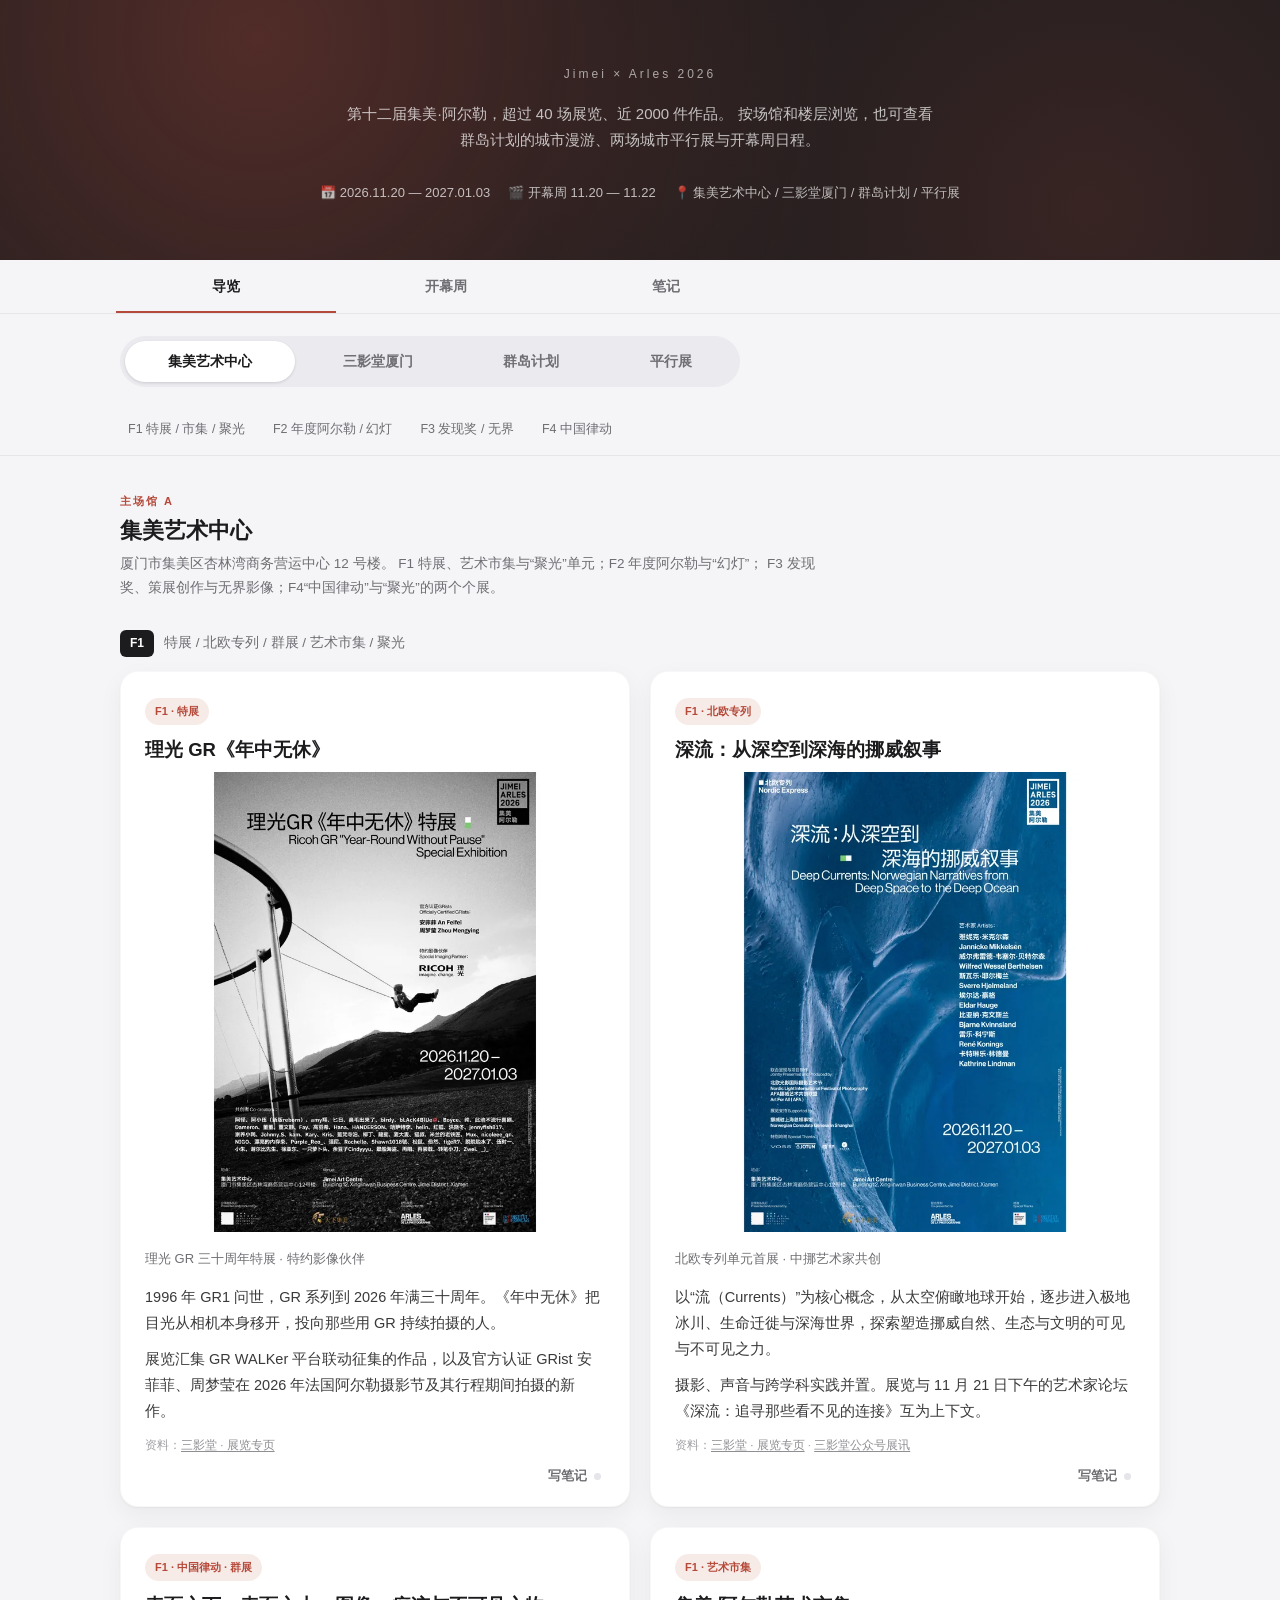
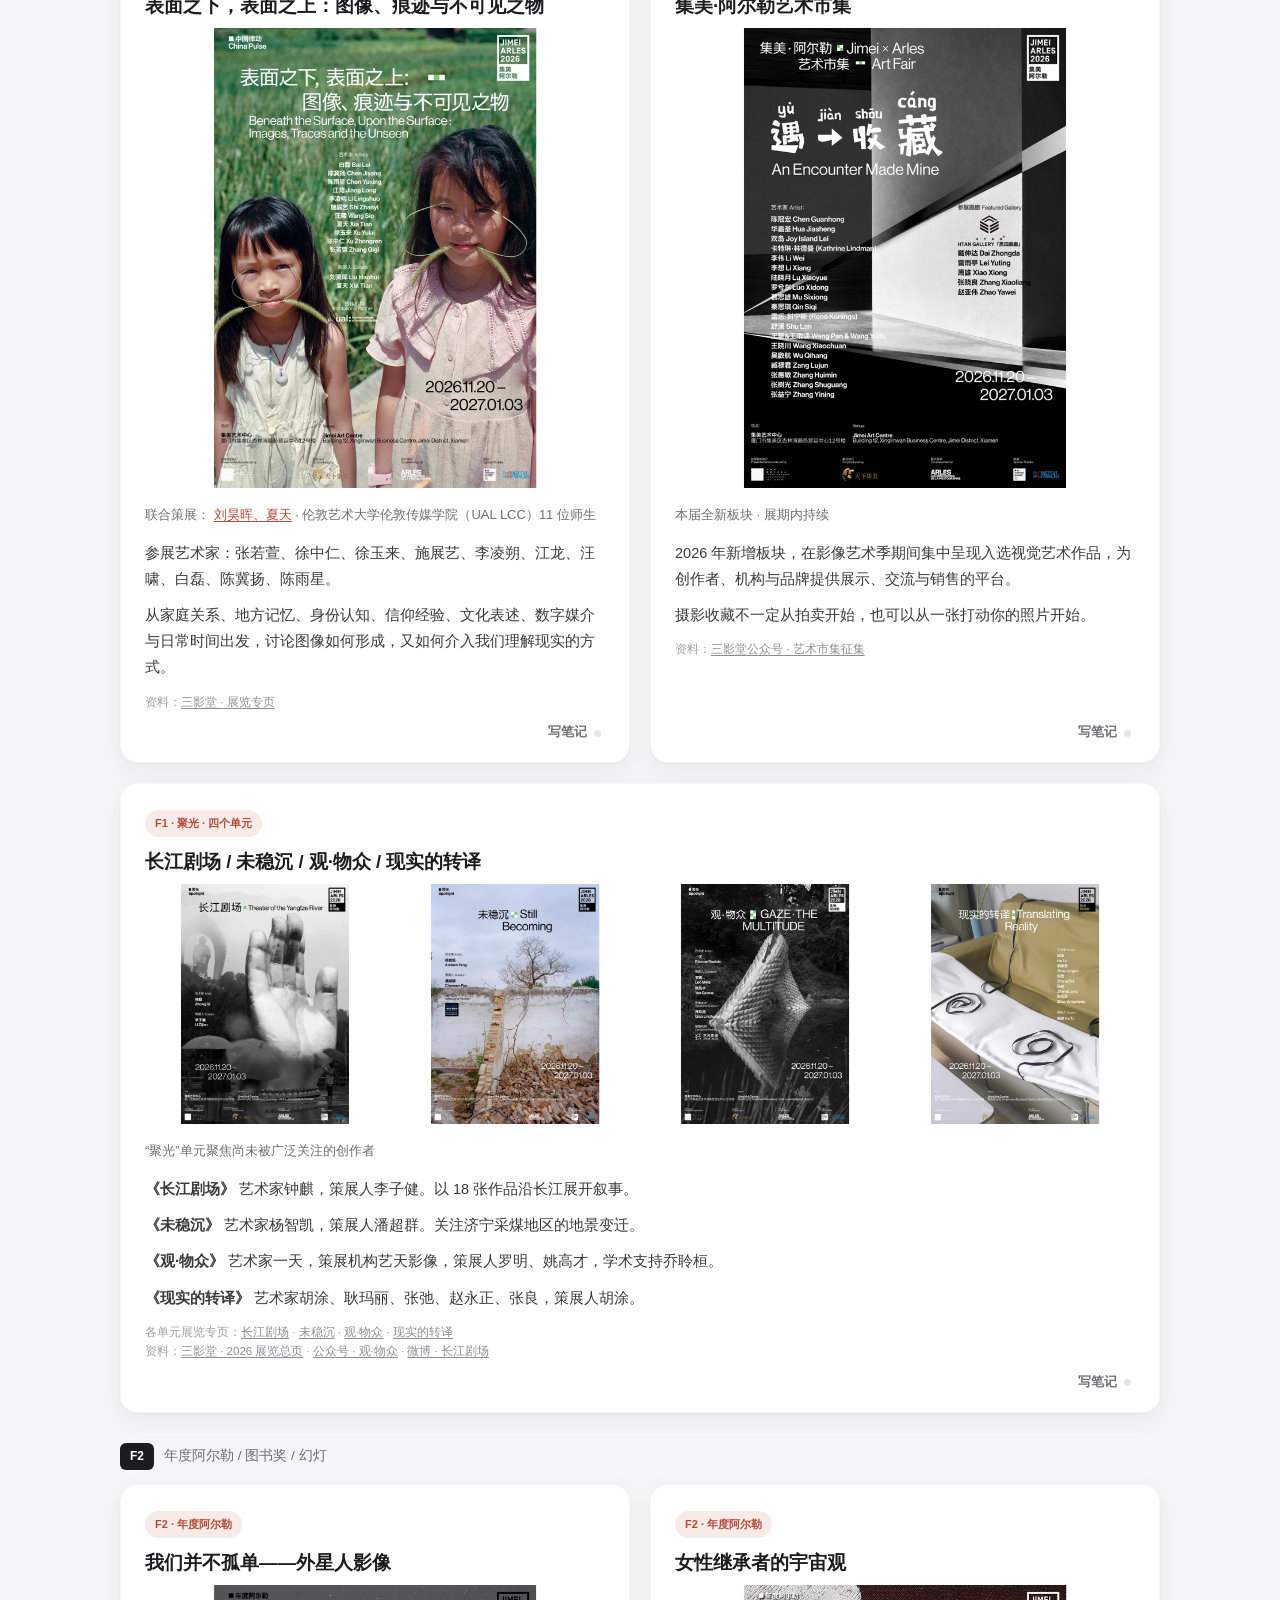
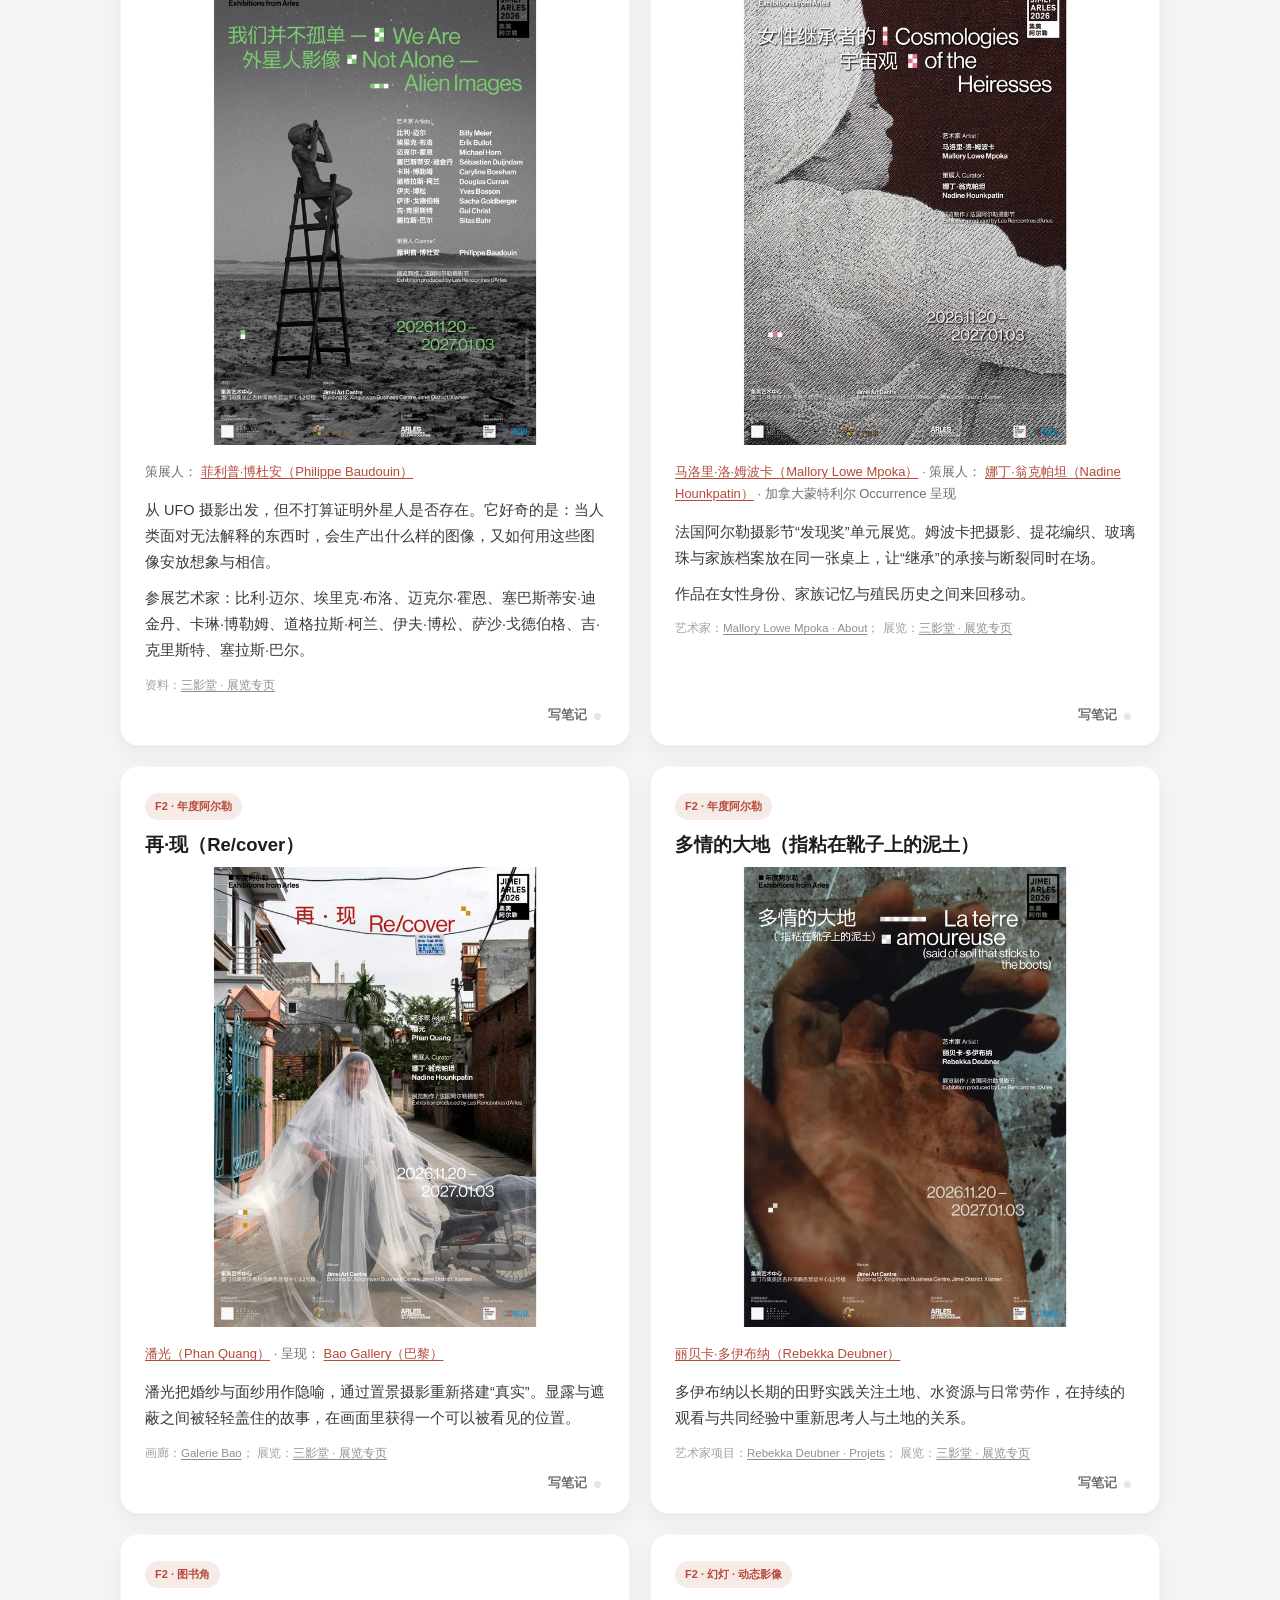
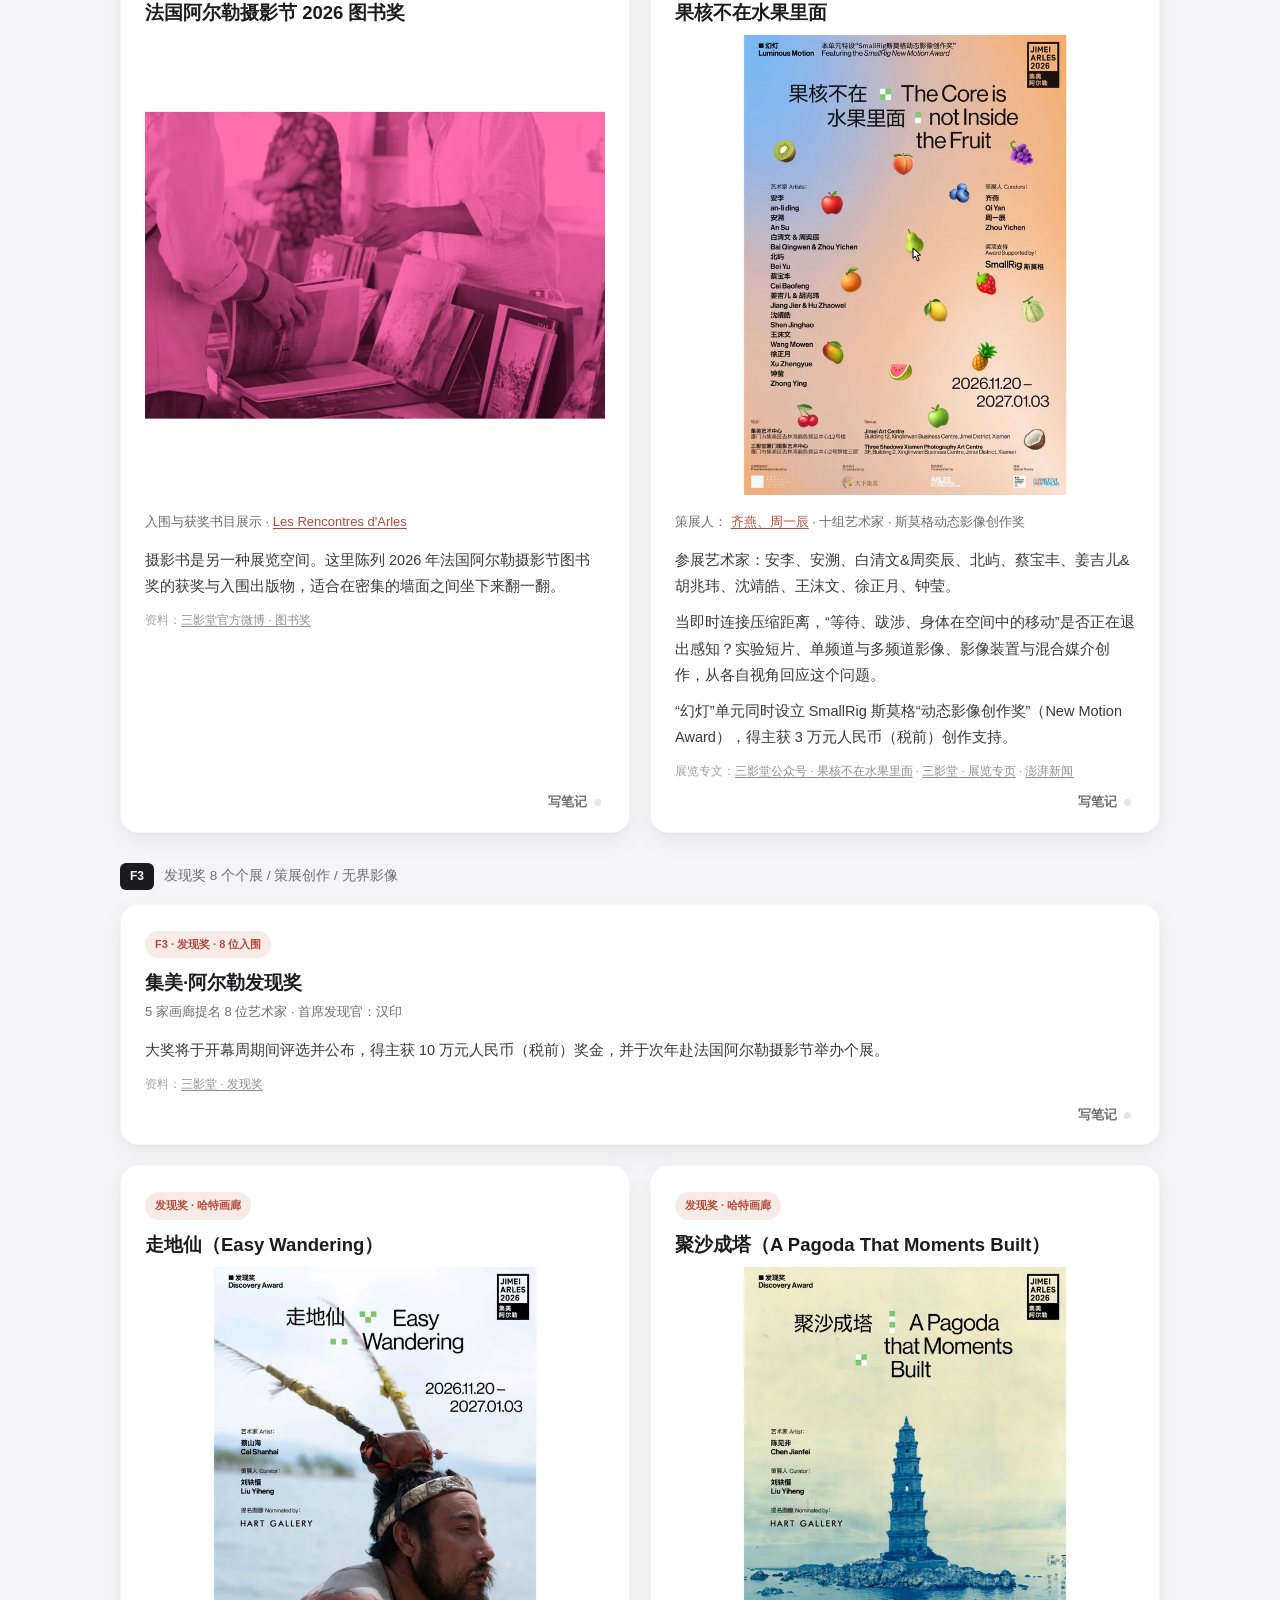
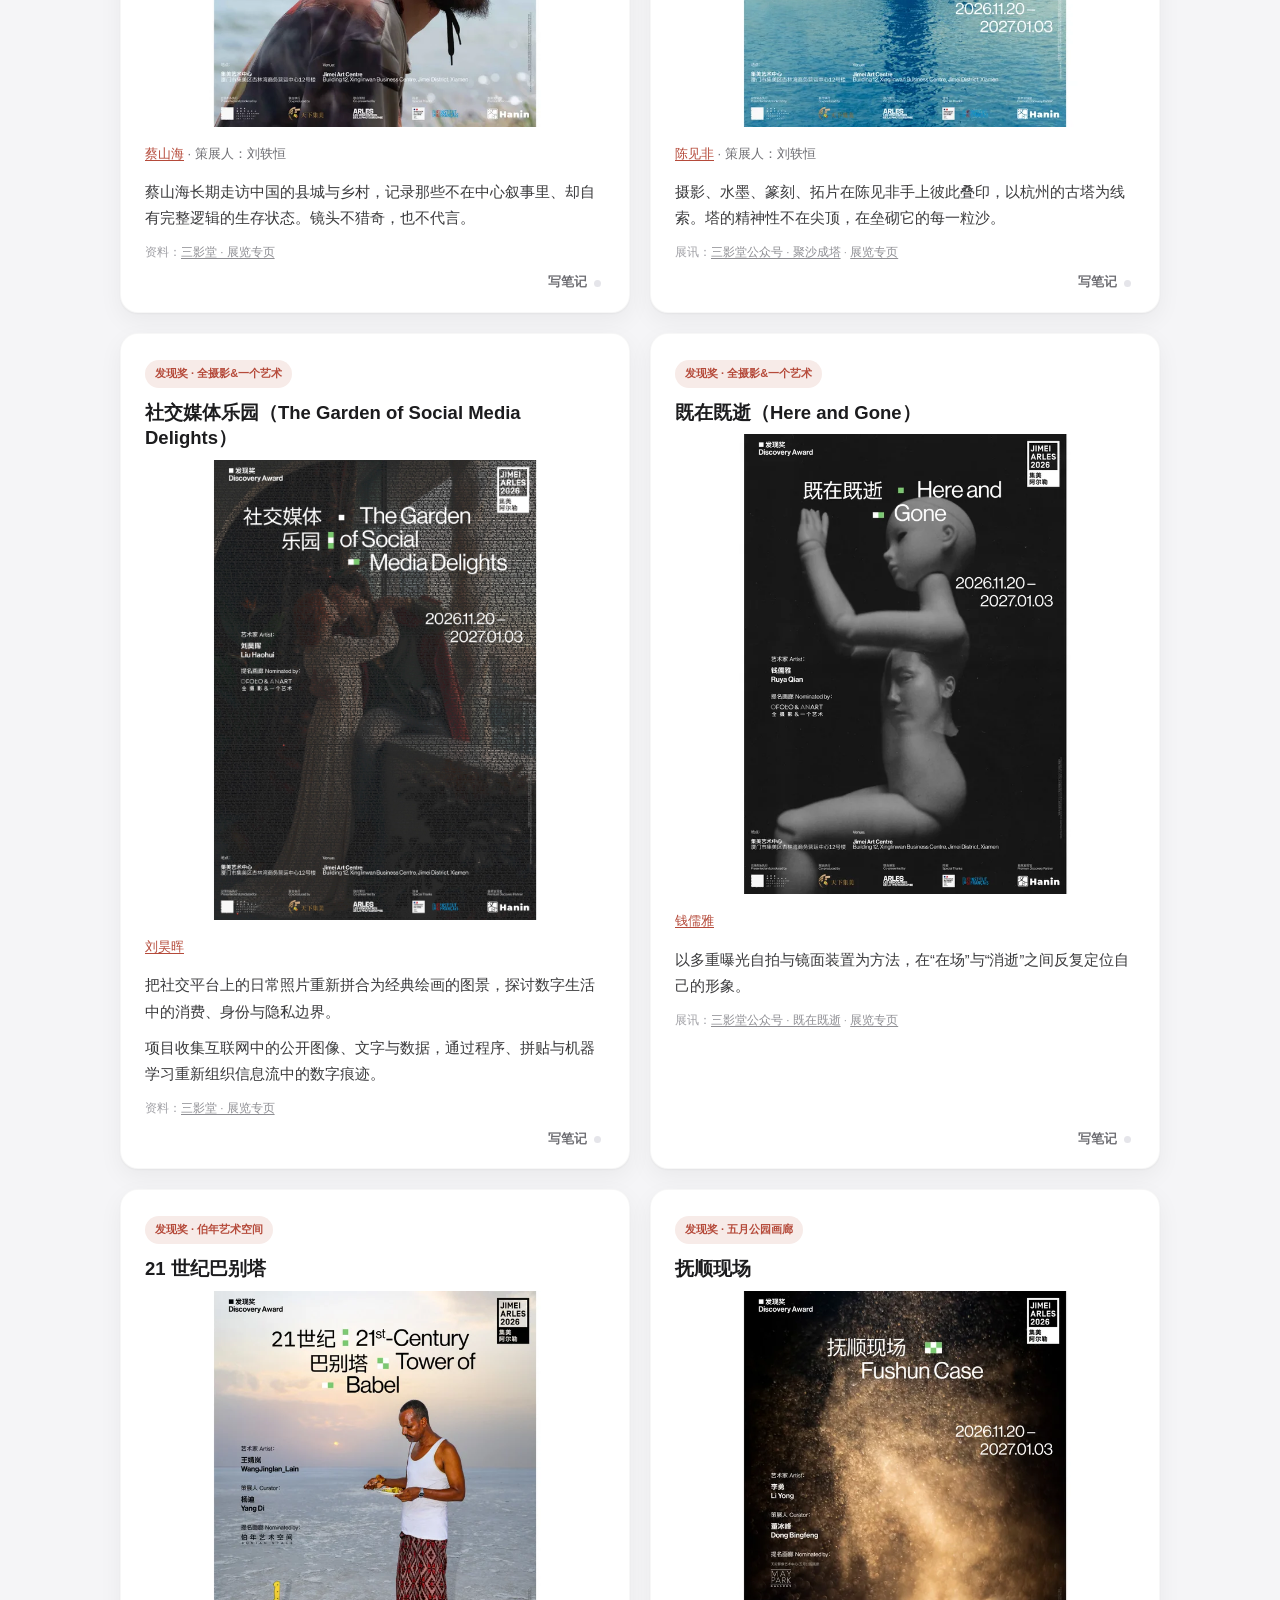
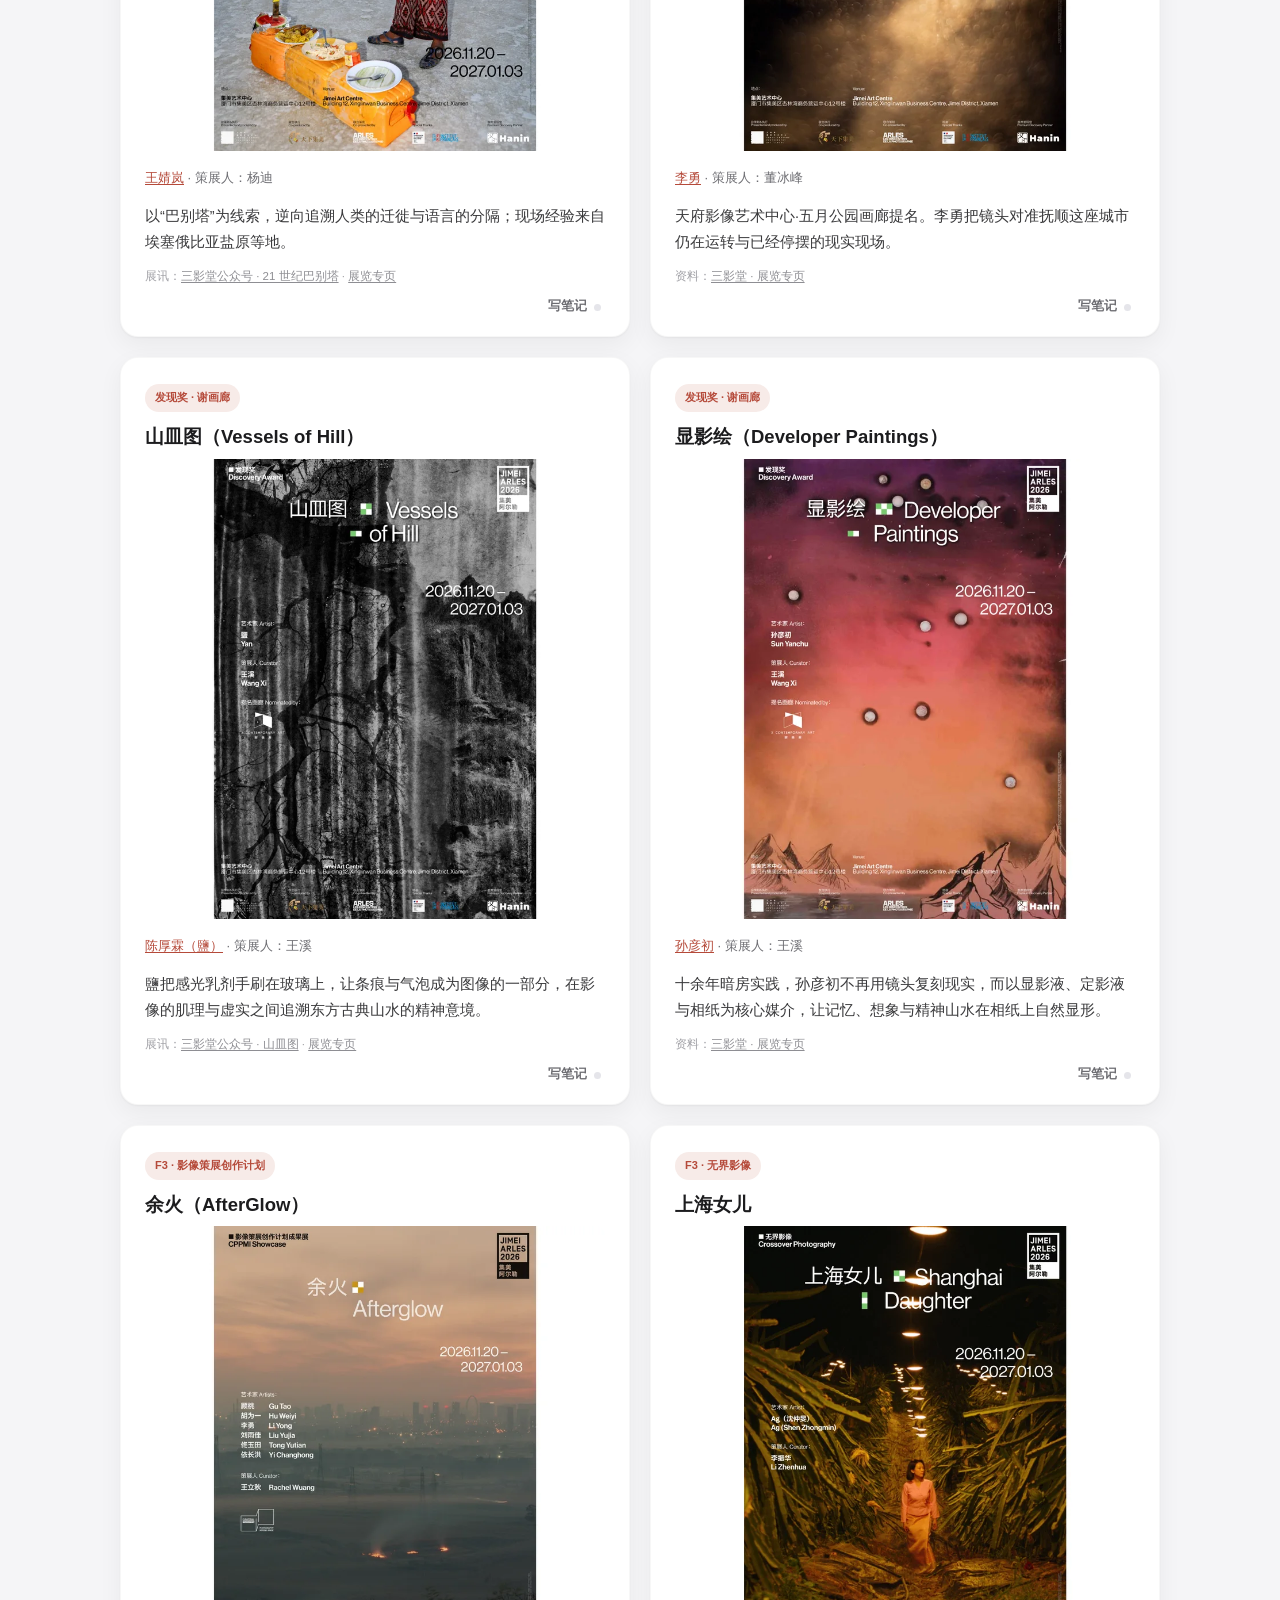
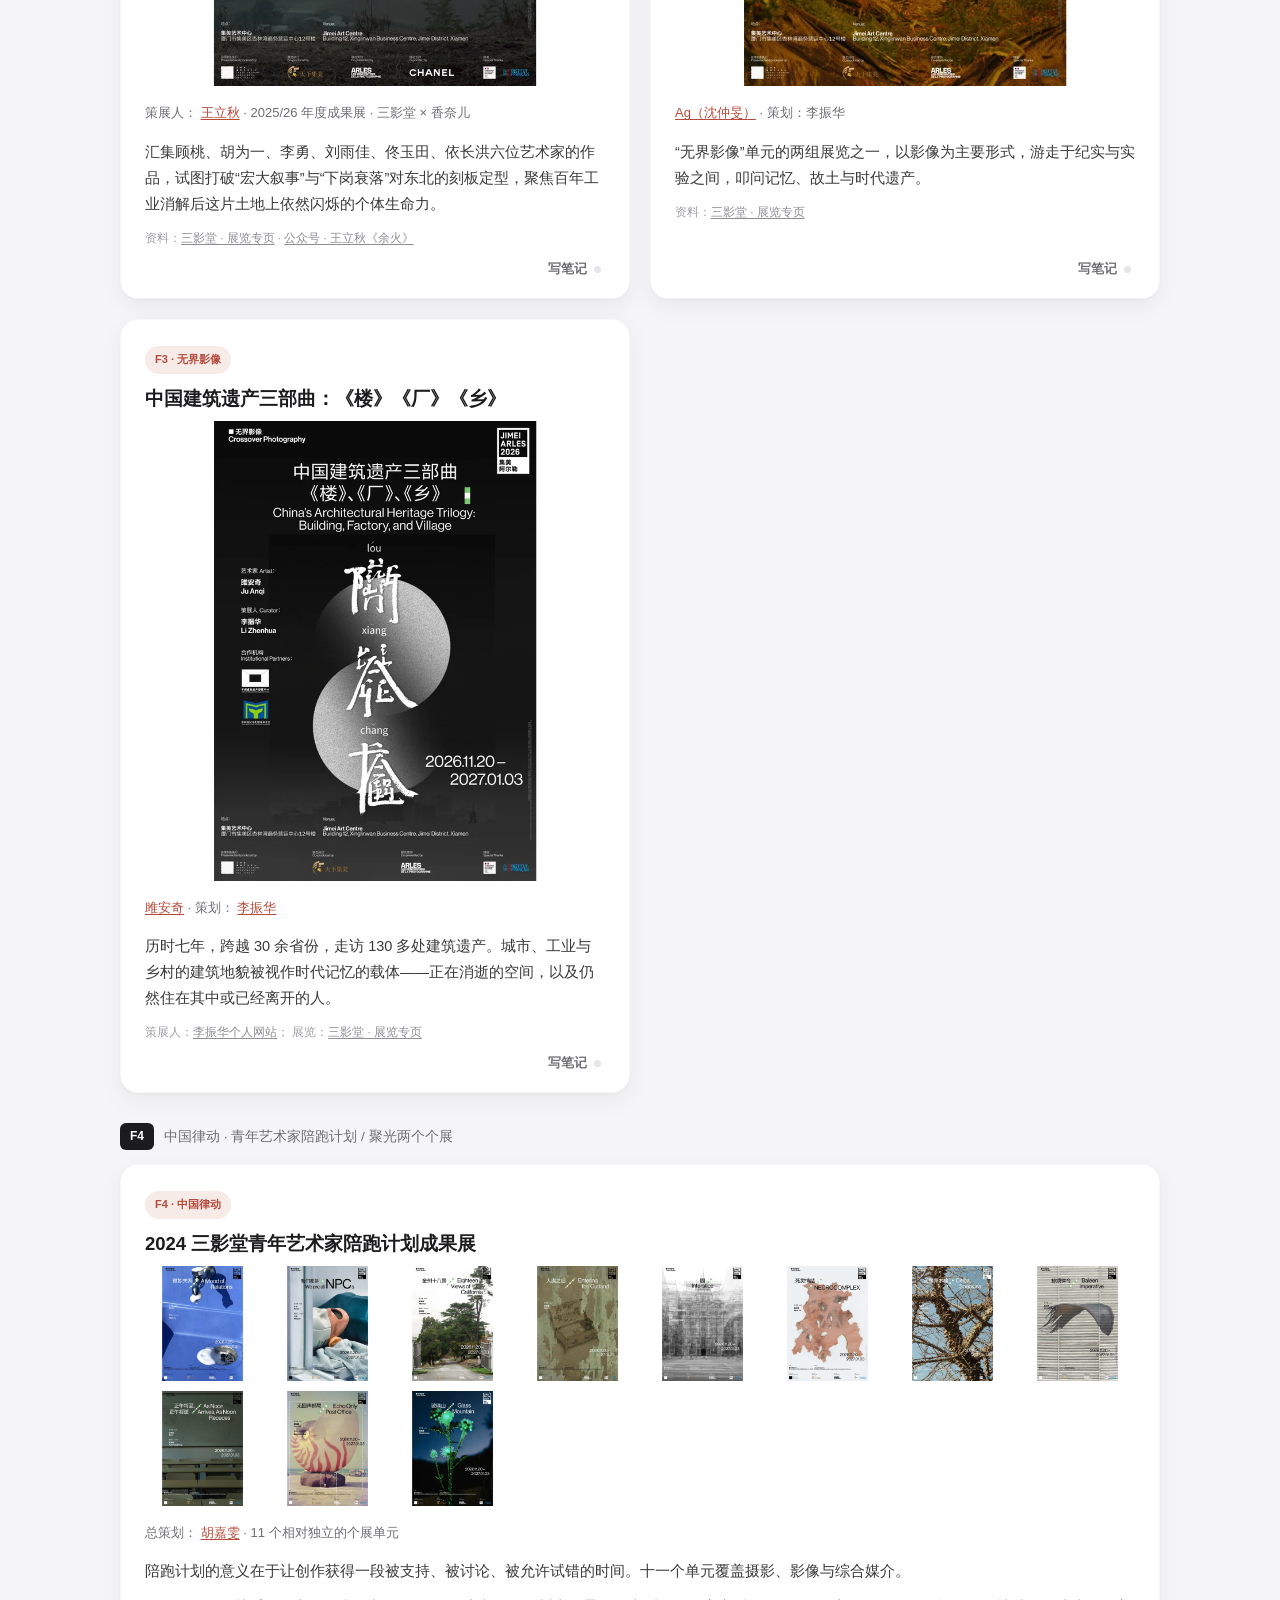
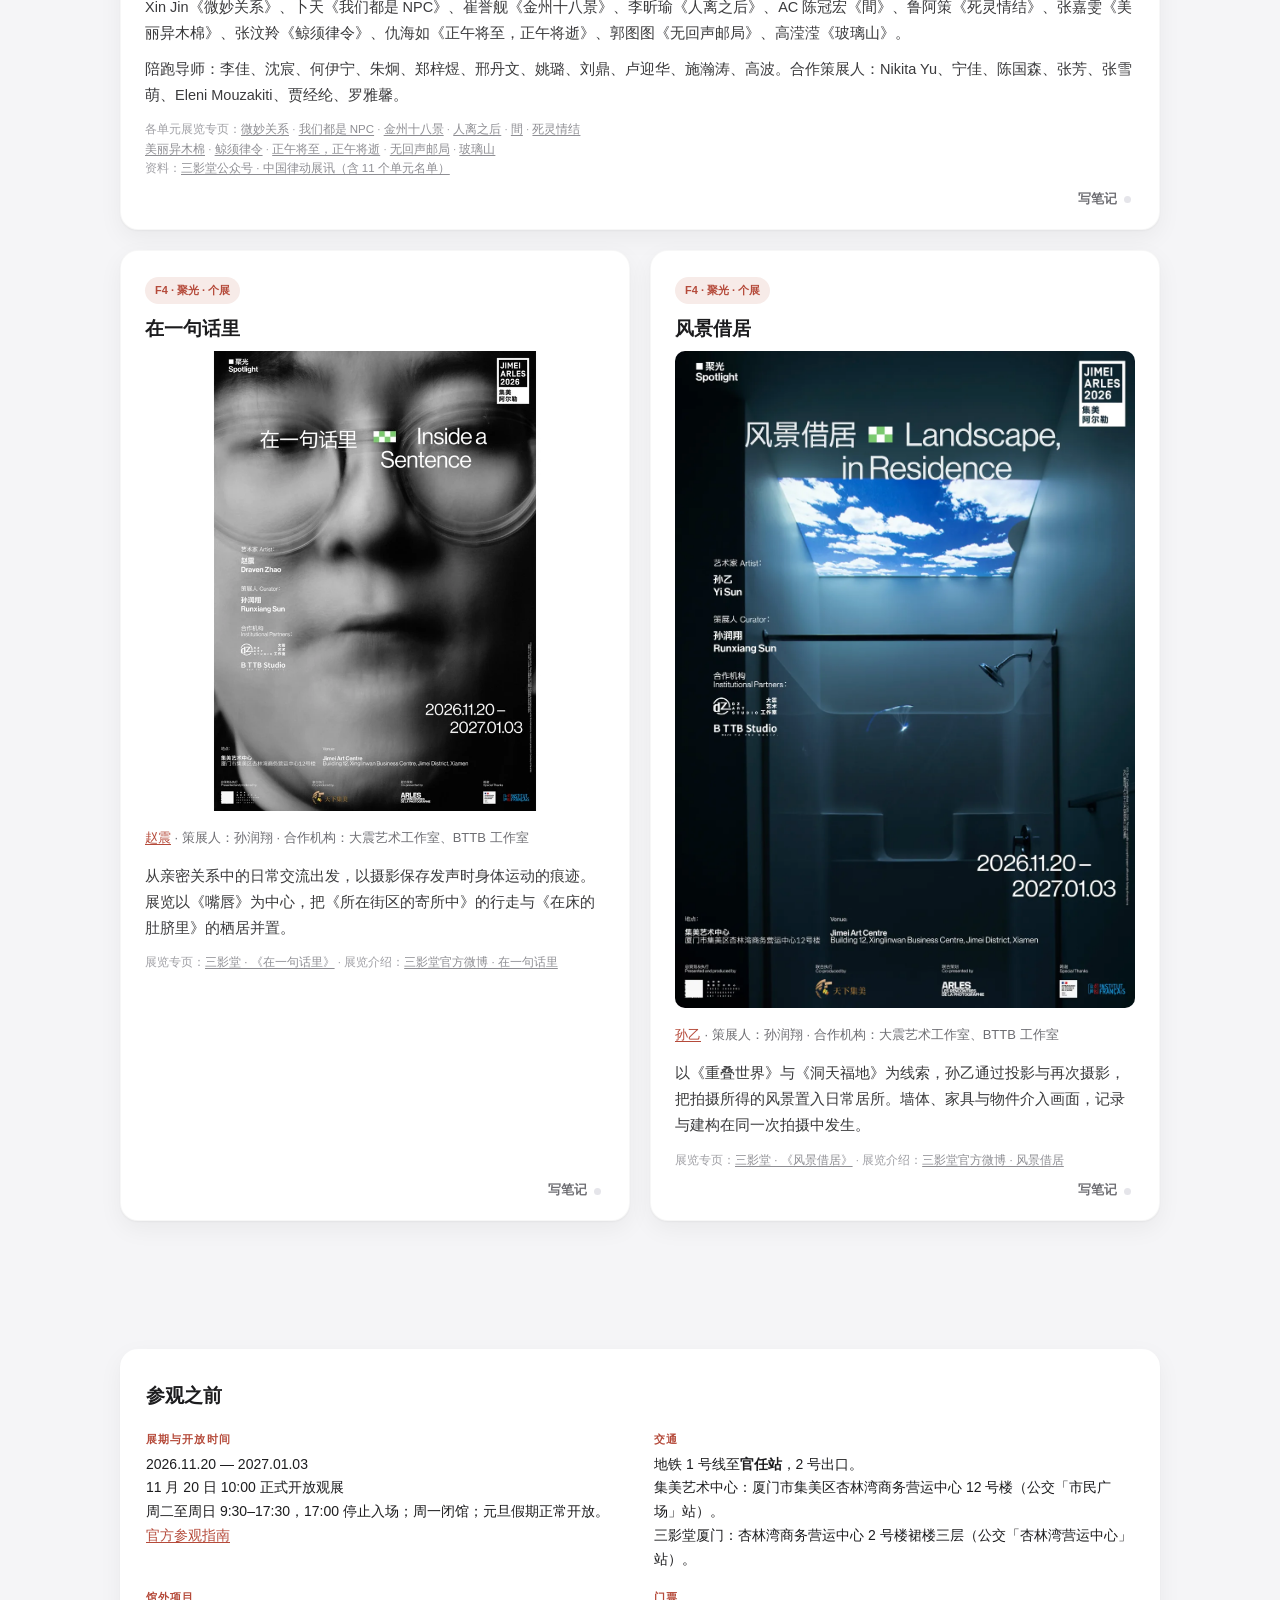
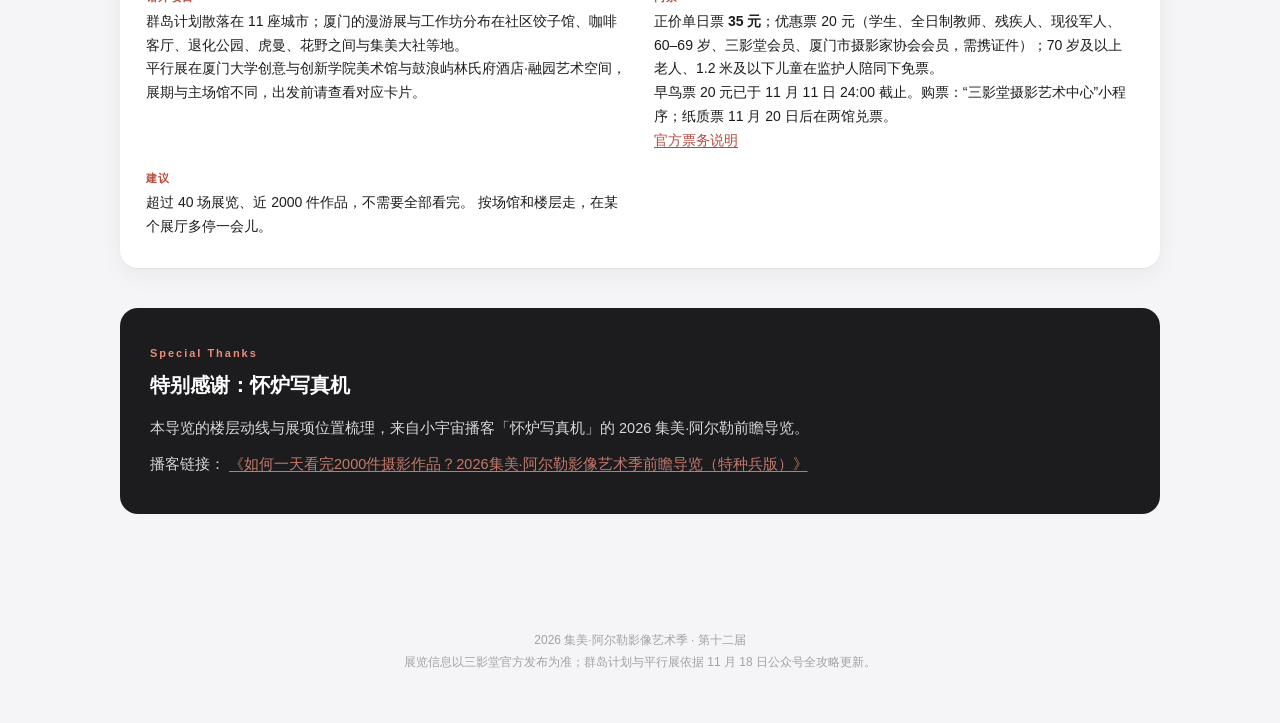
==== 2026/index.html @ cf0dc074 "Add new exhibition images and update index.html for 2026 event - Added new images: "landscape-in-res" ====
<!DOCTYPE html>
<html lang="zh-CN">

<head>
	<meta charset="UTF-8">
	<meta name="viewport" content="width=device-width, initial-scale=1.0">
	<meta name="color-scheme" content="light">
	<title>2026 集美·阿尔勒导览</title>
	<link rel="stylesheet" href="style.css">
</head>

<body>

	<header class="hero">
		<div class="eyebrow">Jimei × Arles 2026</div>
		<p class="sub">
			第十二届集美·阿尔勒，超过 40 场展览、近 2000 件作品。
			按场馆和楼层浏览，也可查看群岛计划的城市漫游、两场城市平行展与开幕周日程。
		</p>
		<div class="meta-row">
			<span>📅 2026.11.20 — 2027.01.03</span>
			<span>🎬 开幕周 11.20 — 11.22</span>
			<span>📍 集美艺术中心 / 三影堂厦门 / 群岛计划 / 平行展</span>
		</div>
	</header>

	<div class="tab-bar-wrap">
		<div class="tab-bar">
			<div class="tab-bar-tabs">
				<button class="tab-btn active" data-tab="guide" type="button">导览</button>
				<button class="tab-btn" data-tab="talks" type="button">开幕周</button>
				<button class="tab-btn" data-tab="notes" type="button">笔记</button>
			</div>
		</div>
	</div>

	<div id="tab-guide" class="tab-panel active">
		<div class="venue-tab-wrap">
			<div class="venue-tab-bar">
				<button class="venue-btn active" data-venue="jimei" type="button">集美艺术中心</button>
				<button class="venue-btn" data-venue="threeshadows" type="button">三影堂厦门</button>
				<button class="venue-btn" data-venue="archipelago" type="button">群岛计划</button>
				<button class="venue-btn" data-venue="parallel" type="button">平行展</button>
			</div>
		</div>

		<!-- 场馆 A：集美艺术中心 -->
		<div id="venue-jimei" class="venue-panel active">
			<div class="floor-nav-wrap">
				<nav class="floor-nav">
					<a href="#jimei-f1">F1 特展 / 市集 / 聚光</a>
					<a href="#jimei-f2">F2 年度阿尔勒 / 幻灯</a>
					<a href="#jimei-f3">F3 发现奖 / 无界</a>
					<a href="#jimei-f4">F4 中国律动</a>
				</nav>
			</div>

			<main class="container">
				<div class="venue-head">
					<div class="venue-label">主场馆 A</div>
					<h2>集美艺术中心</h2>
					<div class="venue-note">
						厦门市集美区杏林湾商务营运中心 12 号楼。
						F1 特展、艺术市集与“聚光”单元；F2 年度阿尔勒与“幻灯”；
						F3 发现奖、策展创作与无界影像；F4“中国律动”与“聚光”的两个个展。
					</div>
				</div>

				<!-- F1 -->
				<div class="floor-group" id="jimei-f1">
					<div class="floor-label"><span class="badge">F1</span><span class="desc">特展 / 北欧专列 / 群展 / 艺术市集 / 聚光</span>
					</div>
					<div class="grid">

						<article class="ex-card" data-note-id="ex-jimei-f1-ricoh-gr-year-round">
							<span class="ex-tag">F1 · 特展</span>
							<h3>理光 GR《年中无休》</h3>
							<figure class="ex-posters">
								<a href="images/official/ricoh-gr-year-round.webp" target="_blank" rel="noopener"><img
										src="images/official/ricoh-gr-year-round.webp" alt="理光 GR《年中无休》特展官方海报" loading="lazy"></a>
							</figure>
							<div class="byline">理光 GR 三十周年特展 · 特约影像伙伴</div>
							<div class="ex-body">
								<p>1996 年 GR1 问世，GR 系列到 2026 年满三十周年。《年中无休》把目光从相机本身移开，投向那些用 GR 持续拍摄的人。</p>
								<p>展览汇集 GR WALKer 平台联动征集的作品，以及官方认证 GRist 安菲菲、周梦莹在 2026 年法国阿尔勒摄影节及其行程期间拍摄的新作。</p>
							</div>
							<div class="source-note">
								资料：<a
									href="https://www.threeshadows.cn/cn/jimei-arles/exhibitions/2026-jimei-arles/ricoh-gr-year-round-special-exhibition/"
									target="_blank" rel="noopener">三影堂 · 展览专页</a>
							</div>
						</article>

						<article class="ex-card" data-note-id="ex-jimei-f1-deep-currents">
							<span class="ex-tag">F1 · 北欧专列</span>
							<h3>深流：从深空到深海的挪威叙事</h3>
							<figure class="ex-posters">
								<a href="images/official/deep-currents.webp" target="_blank" rel="noopener"><img
										src="images/official/deep-currents.webp" alt="《深流：从深空到深海的挪威叙事》官方海报" loading="lazy"></a>
							</figure>
							<div class="byline">北欧专列单元首展 · 中挪艺术家共创</div>
							<div class="ex-body">
								<p>以“流（Currents）”为核心概念，从太空俯瞰地球开始，逐步进入极地冰川、生命迁徙与深海世界，探索塑造挪威自然、生态与文明的可见与不可见之力。</p>
								<p>摄影、声音与跨学科实践并置。展览与 11 月 21 日下午的艺术家论坛《深流：追寻那些看不见的连接》互为上下文。</p>
							</div>
							<div class="source-note">
								资料：<a
									href="https://www.threeshadows.cn/cn/jimei-arles/exhibitions/2026-jimei-arles/deep-currents-norwegian-narratives-from-deep-space-to-the-deep-ocean/"
									target="_blank" rel="noopener">三影堂 · 展览专页</a> ·
								<a href="https://mp.weixin.qq.com/s?__biz=MzA4MzQzODYwOQ==&amp;mid=2652639783&amp;idx=1&amp;sn=8e0a470ed19027b432deeb301082322c"
									target="_blank" rel="noopener">三影堂公众号展讯</a>
							</div>
						</article>

						<article class="ex-card" data-note-id="ex-jimei-f1-beneath-the-surface">
							<span class="ex-tag">F1 · 中国律动 · 群展</span>
							<h3>表面之下，表面之上：图像、痕迹与不可见之物</h3>
							<figure class="ex-posters">
								<a href="images/official/beneath-the-surface.webp" target="_blank" rel="noopener"><img
										src="images/official/beneath-the-surface.webp" alt="《表面之下，表面之上》官方海报" loading="lazy"></a>
							</figure>
							<div class="byline">
								联合策展：
								<a href="https://weibo.com/2/detail/5361966636076054" target="_blank" rel="noopener">刘昊晖、夏天</a>
								· 伦敦艺术大学伦敦传媒学院（UAL LCC）11 位师生
							</div>
							<div class="ex-body">
								<p>参展艺术家：张若萱、徐中仁、徐玉来、施展艺、李凌朔、江龙、汪啸、白磊、陈冀扬、陈雨星。</p>
								<p>从家庭关系、地方记忆、身份认知、信仰经验、文化表述、数字媒介与日常时间出发，讨论图像如何形成，又如何介入我们理解现实的方式。</p>
							</div>
							<div class="source-note">
								资料：<a
									href="https://www.threeshadows.cn/cn/jimei-arles/exhibitions/2026-jimei-arles/beneath-the-surface-upon-the-surface-images-traces-and-the-unseen-/"
									target="_blank" rel="noopener">三影堂 · 展览专页</a>
							</div>
						</article>

						<article class="ex-card" data-note-id="ex-jimei-f1-art-market">
							<span class="ex-tag">F1 · 艺术市集</span>
							<h3>集美·阿尔勒艺术市集</h3>
							<figure class="ex-posters">
								<a href="images/official/art-fair.webp" target="_blank" rel="noopener"><img
										src="images/official/art-fair.webp" alt="集美·阿尔勒艺术市集官方海报" loading="lazy"></a>
							</figure>
							<div class="byline">本届全新板块 · 展期内持续</div>
							<div class="ex-body">
								<p>2026 年新增板块，在影像艺术季期间集中呈现入选视觉艺术作品，为创作者、机构与品牌提供展示、交流与销售的平台。</p>
								<p>摄影收藏不一定从拍卖开始，也可以从一张打动你的照片开始。</p>
							</div>
							<div class="source-note">
								资料：<a
									href="https://mp.weixin.qq.com/s?__biz=MzA4MzQzODYwOQ==&amp;mid=2652634524&amp;idx=1&amp;sn=67af53cad09a7775820ca964527b0eb8"
									target="_blank" rel="noopener">三影堂公众号 · 艺术市集征集</a>
							</div>
						</article>

						<article class="ex-card full" data-note-id="ex-jimei-f1-spotlight-four">
							<span class="ex-tag">F1 · 聚光 · 四个单元</span>
							<h3>长江剧场 / 未稳沉 / 观·物众 / 现实的转译</h3>
							<figure class="ex-posters multi">
								<a href="images/official/theatre-of-the-yangtze-river.webp" target="_blank" rel="noopener"><img
										src="images/official/theatre-of-the-yangtze-river.webp" alt="《长江剧场》官方海报" loading="lazy"></a>
								<a href="images/official/still-becoming.webp" target="_blank" rel="noopener"><img
										src="images/official/still-becoming.webp" alt="《未稳沉》官方海报" loading="lazy"></a>
								<a href="images/official/gaze-the-multitude.webp" target="_blank" rel="noopener"><img
										src="images/official/gaze-the-multitude.webp" alt="《观·物众》官方海报" loading="lazy"></a>
								<a href="images/official/translating-reality.webp" target="_blank" rel="noopener"><img
										src="images/official/translating-reality.webp" alt="《现实的转译》官方海报" loading="lazy"></a>
							</figure>
							<div class="byline">“聚光”单元聚焦尚未被广泛关注的创作者</div>
							<div class="ex-body">
								<p><strong>《长江剧场》</strong> 艺术家钟麒，策展人李子健。以 18 张作品沿长江展开叙事。</p>
								<p><strong>《未稳沉》</strong> 艺术家杨智凯，策展人潘超群。关注济宁采煤地区的地景变迁。</p>
								<p><strong>《观·物众》</strong> 艺术家一天，策展机构艺天影像，策展人罗明、姚高才，学术支持乔聆桓。</p>
								<p><strong>《现实的转译》</strong> 艺术家胡涂、耿玛丽、张弛、赵永正、张良，策展人胡涂。</p>
							</div>
							<div class="source-note">
								各单元展览专页：<a
									href="https://www.threeshadows.cn/cn/jimei-arles/exhibitions/2026-jimei-arles/theatre-of-the-yangtze-river-/"
									target="_blank" rel="noopener">长江剧场</a> · <a
									href="https://www.threeshadows.cn/cn/jimei-arles/exhibitions/2026-jimei-arles/still-becoming/"
									target="_blank" rel="noopener">未稳沉</a> · <a
									href="https://www.threeshadows.cn/cn/jimei-arles/exhibitions/2026-jimei-arles/gaze-the-multitude/"
									target="_blank" rel="noopener">观·物众</a> · <a
									href="https://www.threeshadows.cn/cn/jimei-arles/exhibitions/2026-jimei-arles/translating-reality/"
									target="_blank" rel="noopener">现实的转译</a><br>
								资料：<a href="https://www.threeshadows.cn/cn/jimei-arles/exhibitions/2026-jimei-arles/" target="_blank"
									rel="noopener">三影堂 · 2026 展览总页</a> ·
								<a href="https://mp.weixin.qq.com/s/8if0mf5cm5ANipU1CQdK-A" target="_blank" rel="noopener">公众号 ·
									观·物众</a> ·
								<a href="https://weibo.com/2/detail/5365539918056484" target="_blank" rel="noopener">微博 · 长江剧场</a>
							</div>
						</article>
					</div>
				</div>

				<!-- F2 -->
				<div class="floor-group" id="jimei-f2">
					<div class="floor-label"><span class="badge">F2</span><span class="desc">年度阿尔勒 / 图书奖 / 幻灯</span></div>
					<div class="grid">

						<article class="ex-card" data-note-id="ex-jimei-f2-we-are-not-alone">
							<span class="ex-tag">F2 · 年度阿尔勒</span>
							<h3>我们并不孤单——外星人影像</h3>
							<figure class="ex-posters">
								<a href="images/official/we-are-not-alone.webp" target="_blank" rel="noopener"><img
										src="images/official/we-are-not-alone.webp" alt="《我们并不孤单——外星人影像》官方海报" loading="lazy"></a>
							</figure>
							<div class="byline">
								策展人：
								<a href="https://weibo.com/2/detail/5355007748606827" target="_blank" rel="noopener">菲利普·博杜安（Philippe
									Baudouin）</a>
							</div>
							<div class="ex-body">
								<p>从 UFO 摄影出发，但不打算证明外星人是否存在。它好奇的是：当人类面对无法解释的东西时，会生产出什么样的图像，又如何用这些图像安放想象与相信。</p>
								<p>参展艺术家：比利·迈尔、埃里克·布洛、迈克尔·霍恩、塞巴斯蒂安·迪金丹、卡琳·博勒姆、道格拉斯·柯兰、伊夫·博松、萨沙·戈德伯格、吉·克里斯特、塞拉斯·巴尔。</p>
							</div>
							<div class="source-note">
								资料：<a
									href="https://www.threeshadows.cn/cn/jimei-arles/exhibitions/2026-jimei-arles/we-are-not-alone-alien-images/"
									target="_blank" rel="noopener">三影堂 · 展览专页</a>
							</div>
						</article>

						<article class="ex-card" data-note-id="ex-jimei-f2-cosmologies-of-the-heiresses">
							<span class="ex-tag">F2 · 年度阿尔勒</span>
							<h3>女性继承者的宇宙观</h3>
							<figure class="ex-posters">
								<a href="images/official/cosmologies-of-the-heiresses.webp" target="_blank" rel="noopener"><img
										src="images/official/cosmologies-of-the-heiresses.webp" alt="《女性继承者的宇宙观》官方海报" loading="lazy"></a>
							</figure>
							<div class="byline">
								<a href="https://lowemallory.com/about" target="_blank" rel="noopener">马洛里·洛·姆波卡（Mallory Lowe Mpoka）</a>
								· 策展人：
								<a href="https://www.thepaper.cn/newsDetail_forward_34267545" target="_blank"
									rel="noopener">娜丁·翁克帕坦（Nadine Hounkpatin）</a>
								· 加拿大蒙特利尔 Occurrence 呈现
							</div>
							<div class="ex-body">
								<p>法国阿尔勒摄影节“发现奖”单元展览。姆波卡把摄影、提花编织、玻璃珠与家族档案放在同一张桌上，让“继承”的承接与断裂同时在场。</p>
								<p>作品在女性身份、家族记忆与殖民历史之间来回移动。</p>
							</div>
							<div class="source-note">
								艺术家：<a href="https://lowemallory.com/about" target="_blank" rel="noopener">Mallory Lowe Mpoka ·
									About</a>；
								展览：<a
									href="https://www.threeshadows.cn/cn/jimei-arles/exhibitions/2026-jimei-arles/cosmologies-of-the-heiresses-in-the-weft-of-memory-procession-i-and-procession-ii-she-who-summons/"
									target="_blank" rel="noopener">三影堂 · 展览专页</a>
							</div>
						</article>

						<article class="ex-card" data-note-id="ex-jimei-f2-recover">
							<span class="ex-tag">F2 · 年度阿尔勒</span>
							<h3>再·现（Re/cover）</h3>
							<figure class="ex-posters">
								<a href="images/official/recover.webp" target="_blank" rel="noopener"><img
										src="images/official/recover.webp" alt="《再·现》官方海报" loading="lazy"></a>
							</figure>
							<div class="byline">
								<a href="https://weibo.com/2/detail/5355053042632398" target="_blank" rel="noopener">潘光（Phan Quang）</a>
								· 呈现：
								<a href="https://www.galeriebao.com/" target="_blank" rel="noopener">Bao Gallery（巴黎）</a>
							</div>
							<div class="ex-body">
								<p>潘光把婚纱与面纱用作隐喻，通过置景摄影重新搭建“真实”。显露与遮蔽之间被轻轻盖住的故事，在画面里获得一个可以被看见的位置。</p>
							</div>
							<div class="source-note">
								画廊：<a href="https://www.galeriebao.com/" target="_blank" rel="noopener">Galerie Bao</a>；
								展览：<a href="https://www.threeshadows.cn/cn/jimei-arles/exhibitions/2026-jimei-arles/recover/"
									target="_blank" rel="noopener">三影堂 · 展览专页</a>
							</div>
						</article>

						<article class="ex-card" data-note-id="ex-jimei-f2-la-terre-amoureuse">
							<span class="ex-tag">F2 · 年度阿尔勒</span>
							<h3>多情的大地（指粘在靴子上的泥土）</h3>
							<figure class="ex-posters">
								<a href="images/official/la-terre-amoureuse.webp" target="_blank" rel="noopener"><img
										src="images/official/la-terre-amoureuse.webp" alt="《多情的大地》官方海报" loading="lazy"></a>
							</figure>
							<div class="byline">
								<a href="https://rebekkadeubner.com/projets" target="_blank" rel="noopener">丽贝卡·多伊布纳（Rebekka
									Deubner）</a>
							</div>
							<div class="ex-body">
								<p>多伊布纳以长期的田野实践关注土地、水资源与日常劳作，在持续的观看与共同经验中重新思考人与土地的关系。</p>
							</div>
							<div class="source-note">
								艺术家项目：<a href="https://rebekkadeubner.com/projets" target="_blank" rel="noopener">Rebekka Deubner ·
									Projets</a>；
								展览：<a
									href="https://www.threeshadows.cn/cn/jimei-arles/exhibitions/2026-jimei-arles/la-terre-amoureuse-said-of-soil-that-sticks-to-the-boots/"
									target="_blank" rel="noopener">三影堂 · 展览专页</a>
							</div>
						</article>

						<article class="ex-card" data-note-id="ex-jimei-f2-book-award">
							<span class="ex-tag">F2 · 图书角</span>
							<h3>法国阿尔勒摄影节 2026 图书奖</h3>
							<figure class="ex-posters">
								<a href="images/official/book-award-2026.webp" target="_blank" rel="noopener"><img
										src="images/official/book-award-2026.webp" alt="法国阿尔勒摄影节 2026 图书奖官方海报" loading="lazy"></a>
							</figure>
							<div class="byline">
								入围与获奖书目展示 ·
								<a href="https://weibo.com/2/detail/5355000978735132" target="_blank" rel="noopener">Les Rencontres
									d'Arles</a>
							</div>
							<div class="ex-body">
								<p>摄影书是另一种展览空间。这里陈列 2026 年法国阿尔勒摄影节图书奖的获奖与入围出版物，适合在密集的墙面之间坐下来翻一翻。</p>
							</div>
							<div class="source-note">资料：<a href="https://weibo.com/2/detail/5355000978735132" target="_blank"
									rel="noopener">三影堂官方微博 · 图书奖</a></div>
						</article>

						<article class="ex-card" data-note-id="ex-jimei-f2-guohe">
							<span class="ex-tag">F2 · 幻灯 · 动态影像</span>
							<h3>果核不在水果里面</h3>
							<figure class="ex-posters">
								<a href="images/official/luminous-motion.webp" target="_blank" rel="noopener"><img
										src="images/official/luminous-motion.webp" alt="《果核不在水果里面》官方海报" loading="lazy"></a>
							</figure>
							<div class="byline">
								策展人：
								<a href="https://www.thepaper.cn/newsDetail_forward_34401232" target="_blank" rel="noopener">齐燕、周一辰</a>
								· 十组艺术家 · 斯莫格动态影像创作奖
							</div>
							<div class="ex-body">
								<p>参展艺术家：安李、安溯、白清文&amp;周奕辰、北屿、蔡宝丰、姜吉儿&amp;胡兆玮、沈靖皓、王沫文、徐正月、钟莹。</p>
								<p>当即时连接压缩距离，“等待、跋涉、身体在空间中的移动”是否正在退出感知？实验短片、单频道与多频道影像、影像装置与混合媒介创作，从各自视角回应这个问题。</p>
								<p>“幻灯”单元同时设立 SmallRig 斯莫格“动态影像创作奖”（New Motion Award），得主获 3 万元人民币（税前）创作支持。</p>
							</div>
							<div class="source-note">
								展览专文：<a
									href="https://mp.weixin.qq.com/s?__biz=MzA4MzQzODYwOQ==&amp;mid=2652639683&amp;idx=1&amp;sn=7d9af90e3e973322902190c2269f95c5"
									target="_blank" rel="noopener">三影堂公众号 · 果核不在水果里面</a> · <a
									href="https://www.threeshadows.cn/cn/jimei-arles/exhibitions/2026-jimei-arles/Luminous-Motion/"
									target="_blank" rel="noopener">三影堂 · 展览专页</a> ·
								<a href="https://www.thepaper.cn/newsDetail_forward_34401232" target="_blank" rel="noopener">澎湃新闻</a>
							</div>
						</article>
					</div>
				</div>

				<!-- F3 -->
				<div class="floor-group" id="jimei-f3">
					<div class="floor-label"><span class="badge">F3</span><span class="desc">发现奖 8 个个展 / 策展创作 / 无界影像</span></div>
					<div class="grid">

						<article class="ex-card full" data-note-id="ex-jimei-f3-discovery-award">
							<span class="ex-tag">F3 · 发现奖 · 8 位入围</span>
							<h3>集美·阿尔勒发现奖</h3>
							<div class="byline">5 家画廊提名 8 位艺术家 · 首席发现官：汉印</div>
							<div class="ex-body">
								<p>大奖将于开幕周期间评选并公布，得主获 10 万元人民币（税前）奖金，并于次年赴法国阿尔勒摄影节举办个展。</p>
							</div>
							<div class="source-note">
								资料：<a href="https://www.threeshadows.cn/cn/jimei-arles/discovery-award/" target="_blank"
									rel="noopener">三影堂 · 发现奖</a>
							</div>
						</article>

						<article class="ex-card" data-note-id="ex-jimei-f3-easy-wandering">
							<span class="ex-tag">发现奖 · 哈特画廊</span>
							<h3>走地仙（Easy Wandering）</h3>
							<figure class="ex-posters">
								<a href="images/official/easy-wandering.webp" target="_blank" rel="noopener"><img
										src="images/official/easy-wandering.webp" alt="《走地仙》官方海报" loading="lazy"></a>
							</figure>
							<div class="byline">
								<a href="https://weibo.com/2/detail/5355672121120886" target="_blank" rel="noopener">蔡山海</a>
								· 策展人：刘轶恒
							</div>
							<div class="ex-body">
								<p>蔡山海长期走访中国的县城与乡村，记录那些不在中心叙事里、却自有完整逻辑的生存状态。镜头不猎奇，也不代言。</p>
							</div>
							<div class="source-note">
								资料：<a href="https://www.threeshadows.cn/cn/jimei-arles/exhibitions/2026-jimei-arles/easy-wandering/"
									target="_blank" rel="noopener">三影堂 · 展览专页</a>
							</div>
						</article>

						<article class="ex-card" data-note-id="ex-jimei-f3-a-pagoda-that-moments-built">
							<span class="ex-tag">发现奖 · 哈特画廊</span>
							<h3>聚沙成塔（A Pagoda That Moments Built）</h3>
							<figure class="ex-posters">
								<a href="images/official/a-pagoda-that-moments-built.webp" target="_blank" rel="noopener"><img
										src="images/official/a-pagoda-that-moments-built.webp" alt="《聚沙成塔》官方海报" loading="lazy"></a>
							</figure>
							<div class="byline">
								<a href="https://mp.weixin.qq.com/s/1qGt07pnzqeVtoz-oyG9HQ" target="_blank" rel="noopener">陈见非</a>
								· 策展人：刘轶恒
							</div>
							<div class="ex-body">
								<p>摄影、水墨、篆刻、拓片在陈见非手上彼此叠印，以杭州的古塔为线索。塔的精神性不在尖顶，在垒砌它的每一粒沙。</p>
							</div>
							<div class="source-note">
								展讯：<a href="https://mp.weixin.qq.com/s/1qGt07pnzqeVtoz-oyG9HQ" target="_blank" rel="noopener">三影堂公众号 ·
									聚沙成塔</a> ·
								<a href="https://www.threeshadows.cn/cn/jimei-arles/exhibitions/2026-jimei-arles/a-pagoda-that-moments-built/"
									target="_blank" rel="noopener">展览专页</a>
							</div>
						</article>

						<article class="ex-card" data-note-id="ex-jimei-f3-garden-of-social-media">
							<span class="ex-tag">发现奖 · 全摄影&amp;一个艺术</span>
							<h3>社交媒体乐园（The Garden of Social Media Delights）</h3>
							<figure class="ex-posters">
								<a href="images/official/the-garden-of-social-media.webp" target="_blank" rel="noopener"><img
										src="images/official/the-garden-of-social-media.webp" alt="《社交媒体乐园》官方海报" loading="lazy"></a>
							</figure>
							<div class="byline">
								<a href="https://weibo.com/2/detail/5356526500839968" target="_blank" rel="noopener">刘昊晖</a>
							</div>
							<div class="ex-body">
								<p>把社交平台上的日常照片重新拼合为经典绘画的图景，探讨数字生活中的消费、身份与隐私边界。</p>
								<p>项目收集互联网中的公开图像、文字与数据，通过程序、拼贴与机器学习重新组织信息流中的数字痕迹。</p>
							</div>
							<div class="source-note">
								资料：<a
									href="https://www.threeshadows.cn/cn/jimei-arles/exhibitions/2026-jimei-arles/the-garden-of-social-media-delights/"
									target="_blank" rel="noopener">三影堂 · 展览专页</a>
							</div>
						</article>

						<article class="ex-card" data-note-id="ex-jimei-f3-here-and-gone">
							<span class="ex-tag">发现奖 · 全摄影&amp;一个艺术</span>
							<h3>既在既逝（Here and Gone）</h3>
							<figure class="ex-posters">
								<a href="images/official/here-and-gone.webp" target="_blank" rel="noopener"><img
										src="images/official/here-and-gone.webp" alt="《既在既逝》官方海报" loading="lazy"></a>
							</figure>
							<div class="byline">
								<a href="https://mp.weixin.qq.com/s/ol9cTj4hHjZHBuZh3VBCRg" target="_blank" rel="noopener">钱儒雅</a>
							</div>
							<div class="ex-body">
								<p>以多重曝光自拍与镜面装置为方法，在“在场”与“消逝”之间反复定位自己的形象。</p>
							</div>
							<div class="source-note">
								展讯：<a href="https://mp.weixin.qq.com/s/ol9cTj4hHjZHBuZh3VBCRg" target="_blank" rel="noopener">三影堂公众号 ·
									既在既逝</a> ·
								<a href="https://www.threeshadows.cn/cn/jimei-arles/exhibitions/2026-jimei-arles/here-and-gone/"
									target="_blank" rel="noopener">展览专页</a>
							</div>
						</article>

						<article class="ex-card" data-note-id="ex-jimei-f3-tower-of-babel-21c">
							<span class="ex-tag">发现奖 · 伯年艺术空间</span>
							<h3>21 世纪巴别塔</h3>
							<figure class="ex-posters">
								<a href="images/official/the-tower-of-babel-in-the-21st-century.webp" target="_blank"
									rel="noopener"><img src="images/official/the-tower-of-babel-in-the-21st-century.webp"
										alt="《21 世纪巴别塔》官方海报" loading="lazy"></a>
							</figure>
							<div class="byline">
								<a href="https://mp.weixin.qq.com/s/gt7LX2MQQQ_i425zF9lGVQ" target="_blank" rel="noopener">王婧岚</a>
								· 策展人：杨迪
							</div>
							<div class="ex-body">
								<p>以“巴别塔”为线索，逆向追溯人类的迁徙与语言的分隔；现场经验来自埃塞俄比亚盐原等地。</p>
							</div>
							<div class="source-note">
								展讯：<a href="https://mp.weixin.qq.com/s/gt7LX2MQQQ_i425zF9lGVQ" target="_blank" rel="noopener">三影堂公众号 ·
									21 世纪巴别塔</a> ·
								<a href="https://www.threeshadows.cn/cn/jimei-arles/exhibitions/2026-jimei-arles/the-tower-of-babel-in-the-21st-century/"
									target="_blank" rel="noopener">展览专页</a>
							</div>
						</article>

						<article class="ex-card" data-note-id="ex-jimei-f3-fushun-case">
							<span class="ex-tag">发现奖 · 五月公园画廊</span>
							<h3>抚顺现场</h3>
							<figure class="ex-posters">
								<a href="images/official/fushun-case.webp" target="_blank" rel="noopener"><img
										src="images/official/fushun-case.webp" alt="《抚顺现场》官方海报" loading="lazy"></a>
							</figure>
							<div class="byline">
								<a href="https://weibo.com/2/detail/5357542974690645" target="_blank" rel="noopener">李勇</a>
								· 策展人：董冰峰
							</div>
							<div class="ex-body">
								<p>天府影像艺术中心·五月公园画廊提名。李勇把镜头对准抚顺这座城市仍在运转与已经停摆的现实现场。</p>
							</div>
							<div class="source-note">
								资料：<a href="https://www.threeshadows.cn/cn/jimei-arles/exhibitions/2026-jimei-arles/fushun-case/"
									target="_blank" rel="noopener">三影堂 · 展览专页</a>
							</div>
						</article>

						<article class="ex-card" data-note-id="ex-jimei-f3-vessels-of-hill">
							<span class="ex-tag">发现奖 · 谢画廊</span>
							<h3>山皿图（Vessels of Hill）</h3>
							<figure class="ex-posters">
								<a href="images/official/vessels-of-hill.webp" target="_blank" rel="noopener"><img
										src="images/official/vessels-of-hill.webp" alt="《山皿图》官方海报" loading="lazy"></a>
							</figure>
							<div class="byline">
								<a href="https://mp.weixin.qq.com/s/JLxoHfdFjhRp3JZOt1g4_w" target="_blank" rel="noopener">陈厚霖（鹽）</a>
								· 策展人：王溪
							</div>
							<div class="ex-body">
								<p>鹽把感光乳剂手刷在玻璃上，让条痕与气泡成为图像的一部分，在影像的肌理与虚实之间追溯东方古典山水的精神意境。</p>
							</div>
							<div class="source-note">
								展讯：<a href="https://mp.weixin.qq.com/s/JLxoHfdFjhRp3JZOt1g4_w" target="_blank" rel="noopener">三影堂公众号 ·
									山皿图</a> ·
								<a href="https://www.threeshadows.cn/cn/jimei-arles/exhibitions/2026-jimei-arles/vessels-of-hill/"
									target="_blank" rel="noopener">展览专页</a>
							</div>
						</article>

						<article class="ex-card" data-note-id="ex-jimei-f3-developer-paintings">
							<span class="ex-tag">发现奖 · 谢画廊</span>
							<h3>显影绘（Developer Paintings）</h3>
							<figure class="ex-posters">
								<a href="images/official/developer-paintings.webp" target="_blank" rel="noopener"><img
										src="images/official/developer-paintings.webp" alt="《显影绘》官方海报" loading="lazy"></a>
							</figure>
							<div class="byline">
								<a href="https://weibo.com/2/detail/5357967244526662" target="_blank" rel="noopener">孙彦初</a>
								· 策展人：王溪
							</div>
							<div class="ex-body">
								<p>十余年暗房实践，孙彦初不再用镜头复刻现实，而以显影液、定影液与相纸为核心媒介，让记忆、想象与精神山水在相纸上自然显形。</p>
							</div>
							<div class="source-note">
								资料：<a
									href="https://www.threeshadows.cn/cn/jimei-arles/exhibitions/2026-jimei-arles/developer-paintings/"
									target="_blank" rel="noopener">三影堂 · 展览专页</a>
							</div>
						</article>

						<article class="ex-card" data-note-id="ex-jimei-f3-afterglow">
							<span class="ex-tag">F3 · 影像策展创作计划</span>
							<h3>余火（AfterGlow）</h3>
							<figure class="ex-posters">
								<a href="images/official/afterglow.webp" target="_blank" rel="noopener"><img
										src="images/official/afterglow.webp" alt="《余火》官方海报" loading="lazy"></a>
							</figure>
							<div class="byline">
								策展人：
								<a href="https://mp.weixin.qq.com/s?__biz=MzA4MzQzODYwOQ==&amp;mid=2652632367&amp;idx=4&amp;sn=be487df6d5d3c74e18ebf3c13b5ae65b"
									target="_blank" rel="noopener">王立秋</a>
								· 2025/26 年度成果展 · 三影堂 × 香奈儿
							</div>
							<div class="ex-body">
								<p>汇集顾桃、胡为一、李勇、刘雨佳、佟玉田、依长洪六位艺术家的作品，试图打破“宏大叙事”与“下岗衰落”对东北的刻板定型，聚焦百年工业消解后这片土地上依然闪烁的个体生命力。</p>
							</div>
							<div class="source-note">
								资料：<a href="https://www.threeshadows.cn/cn/jimei-arles/exhibitions/2026-jimei-arles/afterglow/"
									target="_blank" rel="noopener">三影堂 · 展览专页</a> ·
								<a href="https://mp.weixin.qq.com/s?__biz=MzA4MzQzODYwOQ==&amp;mid=2652632367&amp;idx=4&amp;sn=be487df6d5d3c74e18ebf3c13b5ae65b"
									target="_blank" rel="noopener">公众号 · 王立秋《余火》</a>
							</div>
						</article>

						<article class="ex-card" data-note-id="ex-jimei-f3-shanghai-daughter">
							<span class="ex-tag">F3 · 无界影像</span>
							<h3>上海女儿</h3>
							<figure class="ex-posters">
								<a href="images/official/shanghai-daughter.webp" target="_blank" rel="noopener"><img
										src="images/official/shanghai-daughter.webp" alt="《上海女儿》官方海报" loading="lazy"></a>
							</figure>
							<div class="byline">
								<a href="https://weibo.com/2/detail/5361205093078047" target="_blank" rel="noopener">Ag（沈仲旻）</a>
								· 策划：李振华
							</div>
							<div class="ex-body">
								<p>“无界影像”单元的两组展览之一，以影像为主要形式，游走于纪实与实验之间，叩问记忆、故土与时代遗产。</p>
							</div>
							<div class="source-note">
								资料：<a href="https://www.threeshadows.cn/cn/jimei-arles/exhibitions/2026-jimei-arles/shanghai-daughter-/"
									target="_blank" rel="noopener">三影堂 · 展览专页</a>
							</div>
						</article>

						<article class="ex-card" data-note-id="ex-jimei-f3-heritage-trilogy">
							<span class="ex-tag">F3 · 无界影像</span>
							<h3>中国建筑遗产三部曲：《楼》《厂》《乡》</h3>
							<figure class="ex-posters">
								<a href="images/official/china-architectural-heritage-trilogy.webp" target="_blank" rel="noopener"><img
										src="images/official/china-architectural-heritage-trilogy.webp" alt="《中国建筑遗产三部曲》官方海报"
										loading="lazy"></a>
							</figure>
							<div class="byline">
								<a href="https://www.thepaper.cn/newsDetail_forward_34441327" target="_blank" rel="noopener">雎安奇</a>
								· 策划：
								<a href="https://www.lizhenhua.work/" target="_blank" rel="noopener">李振华</a>
							</div>
							<div class="ex-body">
								<p>历时七年，跨越 30 余省份，走访 130 多处建筑遗产。城市、工业与乡村的建筑地貌被视作时代记忆的载体——正在消逝的空间，以及仍然住在其中或已经离开的人。</p>
							</div>
							<div class="source-note">
								策展人：<a href="https://www.lizhenhua.work/" target="_blank" rel="noopener">李振华个人网站</a>；
								展览：<a
									href="https://www.threeshadows.cn/cn/jimei-arles/exhibitions/2026-jimei-arles/china-s-architectural-heritage-trilogy-building-factory-and-village/"
									target="_blank" rel="noopener">三影堂 · 展览专页</a>
							</div>
						</article>
					</div>
				</div>

				<!-- F4 -->
				<div class="floor-group" id="jimei-f4">
					<div class="floor-label"><span class="badge">F4</span><span class="desc">中国律动 · 青年艺术家陪跑计划 / 聚光两个个展</span>
					</div>
					<div class="grid">

						<article class="ex-card full" data-note-id="ex-jimei-f4-mentorship-2024">
							<span class="ex-tag">F4 · 中国律动</span>
							<h3>2024 三影堂青年艺术家陪跑计划成果展</h3>
							<figure class="ex-posters multi">
								<a href="images/official/a-mood-of-relations.webp" target="_blank" rel="noopener"><img
										src="images/official/a-mood-of-relations.webp" alt="《微妙关系》官方海报" loading="lazy"></a>
								<a href="images/official/we-re-all-just-npcs.webp" target="_blank" rel="noopener"><img
										src="images/official/we-re-all-just-npcs.webp" alt="《我们都是 NPC》官方海报" loading="lazy"></a>
								<a href="images/official/eighteen-views-of-california.webp" target="_blank" rel="noopener"><img
										src="images/official/eighteen-views-of-california.webp" alt="《金州十八景》官方海报" loading="lazy"></a>
								<a href="images/official/entering-the-outland.webp" target="_blank" rel="noopener"><img
										src="images/official/entering-the-outland.webp" alt="《人离之后》官方海报" loading="lazy"></a>
								<a href="images/official/interstice.webp" target="_blank" rel="noopener"><img
										src="images/official/interstice.webp" alt="《間》官方海报" loading="lazy"></a>
								<a href="images/official/necrocomplex.webp" target="_blank" rel="noopener"><img
										src="images/official/necrocomplex.webp" alt="《死灵情结》官方海报" loading="lazy"></a>
								<a href="images/official/ceiba-speciosa.webp" target="_blank" rel="noopener"><img
										src="images/official/ceiba-speciosa.webp" alt="《美丽异木棉》官方海报" loading="lazy"></a>
								<a href="images/official/baleen-imperative.webp" target="_blank" rel="noopener"><img
										src="images/official/baleen-imperative.webp" alt="《鲸须律令》官方海报" loading="lazy"></a>
								<a href="images/official/as-noon-arrives.webp" target="_blank" rel="noopener"><img
										src="images/official/as-noon-arrives.webp" alt="《正午将至，正午将逝》官方海报" loading="lazy"></a>
								<a href="images/official/echo-only-post-office.webp" target="_blank" rel="noopener"><img
										src="images/official/echo-only-post-office.webp" alt="《无回声邮局》官方海报" loading="lazy"></a>
								<a href="images/official/glass-mountain.webp" target="_blank" rel="noopener"><img
										src="images/official/glass-mountain.webp" alt="《玻璃山》官方海报" loading="lazy"></a>
							</figure>
							<div class="byline">
								总策划：
								<a href="https://mp.weixin.qq.com/s/-efRlPzc4XCK5xp8q1rJOA" target="_blank" rel="noopener">胡嘉雯</a>
								· 11 个相对独立的个展单元
							</div>
							<div class="ex-body">
								<p>陪跑计划的意义在于让创作获得一段被支持、被讨论、被允许试错的时间。十一个单元覆盖摄影、影像与综合媒介。</p>
								<p>Xin Jin《微妙关系》、卜天《我们都是 NPC》、崔誉舰《金州十八景》、李昕瑜《人离之后》、AC
									陈冠宏《間》、鲁阿策《死灵情结》、张嘉雯《美丽异木棉》、张汶羚《鲸须律令》、仇海如《正午将至，正午将逝》、郭图图《无回声邮局》、高滢滢《玻璃山》。</p>
								<p>陪跑导师：李佳、沈宸、何伊宁、朱炯、郑梓煜、邢丹文、姚璐、刘鼎、卢迎华、施瀚涛、高波。合作策展人：Nikita Yu、宁佳、陈国森、张芳、张雪萌、Eleni Mouzakiti、贾经纶、罗雅馨。</p>
							</div>
							<div class="source-note">
								各单元展览专页：<a
									href="https://www.threeshadows.cn/cn/jimei-arles/exhibitions/2026-jimei-arles/a-mood-of-relations/"
									target="_blank" rel="noopener">微妙关系</a> · <a
									href="https://www.threeshadows.cn/cn/jimei-arles/exhibitions/2026-jimei-arles/we-re-all-just-npcs/"
									target="_blank" rel="noopener">我们都是 NPC</a> · <a
									href="https://www.threeshadows.cn/cn/jimei-arles/exhibitions/2026-jimei-arles/eighteen-views-of-california/"
									target="_blank" rel="noopener">金州十八景</a> · <a
									href="https://www.threeshadows.cn/cn/jimei-arles/exhibitions/2026-jimei-arles/entering-the-outland/"
									target="_blank" rel="noopener">人离之后</a> · <a
									href="https://www.threeshadows.cn/cn/jimei-arles/exhibitions/2026-jimei-arles/Interstice/"
									target="_blank" rel="noopener">間</a> · <a
									href="https://www.threeshadows.cn/cn/jimei-arles/exhibitions/2026-jimei-arles/necrocomplex/"
									target="_blank" rel="noopener">死灵情结</a><br>
								<a href="https://www.threeshadows.cn/cn/jimei-arles/exhibitions/2026-jimei-arles/ceiba-speciosa/"
									target="_blank" rel="noopener">美丽异木棉</a> · <a
									href="https://www.threeshadows.cn/cn/jimei-arles/exhibitions/2026-jimei-arles/baleen-imperative/"
									target="_blank" rel="noopener">鲸须律令</a> · <a
									href="https://www.threeshadows.cn/cn/jimei-arles/exhibitions/2026-jimei-arles/as-noon-arrives-as-noon-recedes/"
									target="_blank" rel="noopener">正午将至，正午将逝</a> · <a
									href="https://www.threeshadows.cn/cn/jimei-arles/exhibitions/2026-jimei-arles/-echo-only-post-office/"
									target="_blank" rel="noopener">无回声邮局</a> · <a
									href="https://www.threeshadows.cn/cn/jimei-arles/exhibitions/2026-jimei-arles/glass-mountain-/"
									target="_blank" rel="noopener">玻璃山</a><br>
								资料：<a href="https://mp.weixin.qq.com/s/-efRlPzc4XCK5xp8q1rJOA" target="_blank" rel="noopener">三影堂公众号 ·
									中国律动展讯（含 11 个单元名单）</a>
							</div>
						</article>

						<article class="ex-card" data-note-id="ex-jimei-f4-in-a-sentence">
							<span class="ex-tag">F4 · 聚光 · 个展</span>
							<h3>在一句话里</h3>
							<figure class="ex-posters">
								<a href="images/official/inside-a-sentence.webp" target="_blank" rel="noopener"><img
										src="images/official/inside-a-sentence.webp" alt="《在一句话里》官方海报" loading="lazy"></a>
							</figure>
							<div class="byline">
								<a href="https://weibo.com/2/detail/5365547723922359" target="_blank" rel="noopener">赵震</a>
								· 策展人：孙润翔 · 合作机构：大震艺术工作室、BTTB 工作室
							</div>
							<div class="ex-body">
								<p>从亲密关系中的日常交流出发，以摄影保存发声时身体运动的痕迹。展览以《嘴唇》为中心，把《所在街区的寄所中》的行走与《在床的肚脐里》的栖居并置。</p>
							</div>
							<div class="source-note">
								展览专页：<a
									href="https://www.threeshadows.cn/cn/jimei-arles/exhibitions/2026-jimei-arles/Inside-a-sentence/"
									target="_blank" rel="noopener">三影堂 · 《在一句话里》</a> ·
								展览介绍：<a href="https://weibo.com/2/detail/5365547723922359" target="_blank" rel="noopener">三影堂官方微博 ·
									在一句话里</a>
							</div>
						</article>

						<article class="ex-card" data-note-id="ex-jimei-f4-borrowed-landscape">
							<span class="ex-tag">F4 · 聚光 · 个展</span>
							<h3>风景借居</h3>
							<figure class="ex-posters">
								<a href="images/official/landscape-in-residence.webp" target="_blank" rel="noopener"><img
										src="images/official/landscape-in-residence.webp" alt="《风景借居》官方海报" loading="lazy"></a>
							</figure>
							<div class="byline">
								<a href="https://weibo.com/2/detail/5365546942988491" target="_blank" rel="noopener">孙乙</a>
								· 策展人：孙润翔 · 合作机构：大震艺术工作室、BTTB 工作室
							</div>
							<div class="ex-body">
								<p>以《重叠世界》与《洞天福地》为线索，孙乙通过投影与再次摄影，把拍摄所得的风景置入日常居所。墙体、家具与物件介入画面，记录与建构在同一次拍摄中发生。</p>
							</div>
							<div class="source-note">
								展览专页：<a
									href="https://www.threeshadows.cn/cn/jimei-arles/exhibitions/2026-jimei-arles/landscape-in-residence/"
									target="_blank" rel="noopener">三影堂 · 《风景借居》</a> ·
								展览介绍：<a href="https://weibo.com/2/detail/5365546942988491" target="_blank" rel="noopener">三影堂官方微博 ·
									风景借居</a>
							</div>
						</article>
					</div>
				</div>
			</main>
		</div>

		<!-- 场馆 B：三影堂厦门 -->
		<div id="venue-threeshadows" class="venue-panel">
			<main class="container">
				<div class="venue-head">
					<div class="venue-label">主场馆 B</div>
					<h2>三影堂厦门摄影艺术中心</h2>
					<div class="venue-note">
						厦门市集美区杏林湾商务营运中心 2 号楼裙楼三层。
						亚洲影汇与“上城士”特展所在，开幕周的多场对谈、工作坊与专家见面会也发生在这里。
					</div>
				</div>

				<div class="grid" style="margin-top:24px">
					<article class="ex-card" data-note-id="ex-threeshadows-l3-objects-in-oscillation">
						<span class="ex-tag">L3 · 亚洲影汇</span>
						<h3>振荡中的物件</h3>
						<figure class="ex-posters">
							<a href="images/official/objects-in-oscillation.webp" target="_blank" rel="noopener"><img
									src="images/official/objects-in-oscillation.webp" alt="《振荡中的物件》官方海报" loading="lazy"></a>
						</figure>
						<div class="byline">
							策展人：
							<a href="https://weibo.com/2/detail/5358555743128757" target="_blank" rel="noopener">具本昌（Koo
								Bohnchang）</a>
							· 八位韩国摄影师 · 首站首尔 Kukje Gallery
						</div>
						<div class="ex-body">
							<p>艺术家：郑喜丞、赵晟娟、郑正垀、金庚泰、具本昌、具成娟、朴赞祐、赵善姬。</p>
							<p>从人工智能时代关于图像真实性的讨论出发，重新审视摄影与现实物质世界的关系。参展者从微小收藏、极度微距、糖艺装饰、文学文本到废弃碎片与衰亡物质，在不同路径上凝视日常物件。</p>
						</div>
						<div class="source-note">
							展览：<a
								href="https://www.threeshadows.cn/cn/jimei-arles/exhibitions/2026-jimei-arles/objects-in-oscillation/"
								target="_blank" rel="noopener">三影堂 · 展览专页</a> ·
							<a href="https://weibo.com/2/detail/5358555743128757" target="_blank" rel="noopener">官方微博</a>
						</div>
					</article>

					<article class="ex-card" data-note-id="ex-threeshadows-l3-rooted-in-the-east">
						<span class="ex-tag">L3 · 特别展览</span>
						<h3>上城士：一切从东始</h3>
						<figure class="ex-posters">
							<a href="images/official/shangchengshi-rooted-in-the-east.webp" target="_blank" rel="noopener"><img
									src="images/official/shangchengshi-rooted-in-the-east.webp" alt="《上城士：一切从东始》官方海报" loading="lazy"></a>
						</figure>
						<div class="byline">
							<a href="https://weibo.com/2/detail/5363382765225914" target="_blank" rel="noopener">《上城士》特别呈现</a>
						</div>
						<div class="ex-body">
							<p>“一切从东始”——把视线从既定的中心移开，重新确认东方作为出发点与观看位置的可能性。以摄影为基本媒介，探访全国上百座城市与地区，记录数百位非遗传承人的技艺与精神。</p>
						</div>
						<div class="source-note">
							资料：<a
								href="https://www.threeshadows.cn/cn/jimei-arles/exhibitions/2026-jimei-arles/shangchengshi-rooted-in-the-east/"
								target="_blank" rel="noopener">三影堂 · 展览专页</a>
						</div>
					</article>
				</div>
			</main>
		</div>

		<!-- 场馆 C：群岛计划 -->
		<div id="venue-archipelago" class="venue-panel">
			<main class="container">
				<div class="venue-head">
					<div class="venue-label">卫星展区</div>
					<h2>群岛计划</h2>
					<div class="venue-note">
						第四届群岛计划，总策划刘梦婷。11 座城市、130+ 位岛主、9 场漫游展，把展览散落到主展厅之外的街巷与城乡肌理中。
						以下按《群岛计划城市漫游全攻略》分为特别策划、群岛话仙、漫游展、艺生活与城市站；城市站名单与 GR Walk 具体日期以官方发布为准。
					</div>
				</div>

				<div class="floor-group" id="arch-special">
					<div class="floor-label"><span class="badge">01</span><span class="desc">群岛特别策划 Special Feature</span></div>
					<div class="grid">
						<article class="ex-card full" data-note-id="ex-archipelago-sustain-seeing-in-the-heat">
							<span class="ex-tag">群岛计划 · 年度特别呈现</span>
							<h3>在高温处看见</h3>
							<figure class="ex-posters">
								<a href="images/official/seeing-in-the-heat.webp" target="_blank" rel="noopener"><img
										src="images/official/seeing-in-the-heat.webp" alt="《在高温处看见》官方海报" loading="lazy"></a>
							</figure>
							<div class="byline">
								气候行动伙伴：绿色和平 · 策展人：
								<a href="https://weibo.com/2/detail/5364376979899393" target="_blank" rel="noopener">孙润翔</a>
							</div>
							<div class="ex-body">
								<p>绿色和平与群岛计划共同呈现“热浪”主题征集作品，以及李思程、宋泽毅、赵玉顺、邹璧宇四位艺术家的委任作品，追问高温如何改变劳作、休息与获得庇护的条件。</p>
								<p>陈列的旧空调外机承载不同地理位置的高温经验；墙面的四组委任作品把人文纪实与热成像并置，让不被注意的热重新与具体的人相连。</p>
								<p>11 月 20 日 14:30 的配套对谈《在高温处看见：不被空调庇护的人》见「开幕周」。</p>
							</div>
							<div class="source-note">
								展览专文：<a
									href="https://mp.weixin.qq.com/s?__biz=MzA4MzQzODYwOQ==&amp;mid=2652641063&amp;idx=1&amp;sn=c1dc7fa3b23b2931a5607567403f75ed"
									target="_blank" rel="noopener">三影堂公众号 · 在高温处看见</a> ·
								<a href="https://mp.weixin.qq.com/s/XIGpTMTdc6FJH-eXImxyJg" target="_blank" rel="noopener">群岛漫游全攻略</a> ·
								<a href="https://www.threeshadows.cn/cn/jimei-arles/exhibitions/2026-jimei-arles/seeing-in-the-heat/"
									target="_blank" rel="noopener">展览专页</a>
							</div>
						</article>

						<article class="ex-card" data-note-id="ex-archipelago-quanzhou-wulin">
							<span class="ex-tag">群岛驻地 · 泉州</span>
							<h3>迁徙与回归：第五届梧林艺术季</h3>
							<figure class="ex-posters">
								<a href="images/Isles-project/迁徙与回归.webp" target="_blank" rel="noopener"><img
										src="images/Isles-project/迁徙与回归.webp" alt="《迁徙与回归：第五届梧林艺术季》展览海报" loading="lazy"></a>
							</figure>
							<div class="byline">
								泉州 · 梧林传统村落 · 策展人：
								<a href="https://weibo.com/2/detail/5361206904753258" target="_blank" rel="noopener">陈冠宏</a>
							</div>
							<div class="fact-row">
								<span class="fact">📅 9.30 – 12.31</span>
								<span class="fact">📍 晋江梧林传统村落</span>
							</div>
							<div class="ex-body">
								<p>在侨乡，远行与返乡常常同时发生。十位驻地创作者以绘画、摄影、手作与装置，诉说故乡与他乡的故事；作品与墙体、树影、居民日常彼此依存共生。</p>
								<p>摄影截取停留的瞬间，绘画叠合记忆与现场，手工保留材料的温度，装置让人在村路上停下。迁徙不再只是历史叙述，也是此刻可被身体感知的距离与方向。</p>
							</div>
							<div class="source-note">
								展览与艺术家名单：<a href="https://weibo.com/2/detail/5361206904753258" target="_blank" rel="noopener">三影堂官方微博 ·
									第五届梧林艺术季</a> ·
								<a href="https://mp.weixin.qq.com/s/XIGpTMTdc6FJH-eXImxyJg" target="_blank" rel="noopener">群岛漫游全攻略</a>
							</div>
						</article>

						<article class="ex-card" data-note-id="ex-archipelago-quanzhou-sea-wind">
							<span class="ex-tag">群岛创作营 · 泉州</span>
							<h3>我看见海风穿过石缝</h3>
							<figure class="ex-posters">
								<a href="images/Isles-project/我看见海风穿过石缝.webp" target="_blank" rel="noopener"><img
										src="images/Isles-project/我看见海风穿过石缝.webp" alt="《我看见海风穿过石缝》展览海报" loading="lazy"></a>
							</figure>
							<div class="byline">
								泉州 · 崇武古城 · 群岛创作营成果展 · 导师：
								<a href="https://weibo.com/2/detail/5364384534631366" target="_blank" rel="noopener">杜扬</a>
								· 策划人：刘梦婷 · 执行策展人：郑达真
							</div>
							<div class="fact-row">
								<span class="fact">📅 11.20 – 2027.01.03</span>
								<span class="fact">📍 惠安崇武古城潮乐村水关巷 4 号 · 番时留咖啡</span>
							</div>
							<div class="ex-body">
								<p>五天四夜的创作营走进崇武的真实现场：明代古城墙的缝隙、石雕场的粉尘、避风港的潮声、黄昏市场与大岞村的庙宇海岸。创作从采风到落地展览，都在当地完成。</p>
								<p>营队成员刘晓璇、姚海芸、张露婷在导师杜扬带领下完成驻地创作。古城的石头墙、海风与巷子与影像并置，展览与地点的边界被有意放软。</p>
							</div>
							<div class="source-note">
								展览信息：<a href="https://weibo.com/2/detail/5364384534631366" target="_blank" rel="noopener">三影堂官方微博 ·
									崇武群岛漫游展</a> ·
								<a href="https://mp.weixin.qq.com/s/XIGpTMTdc6FJH-eXImxyJg" target="_blank" rel="noopener">群岛漫游全攻略</a>
							</div>
						</article>

						<article class="ex-card full" data-note-id="ex-archipelago-special-gr-walk">
							<span class="ex-tag">群岛 GR Walk · 厦门</span>
							<h3>厦门·大社城市漫游</h3>
							<figure class="ex-posters">
								<a href="images/Isles-project/GR Walk.webp" target="_blank" rel="noopener"><img
										src="images/Isles-project/GR Walk.webp" alt="群岛 GR Walk 厦门·大社城市漫游海报" loading="lazy"></a>
							</figure>
							<div class="byline">第三年度 · 特约影像伙伴理光 GR · 地点：陈嘉庚故里集美大社</div>
							<div class="ex-body">
								<p>在红砖古厝、番仔楼、侨楼与涂鸦墙交织的街巷中，开启第三年度的群岛 GR Walk。大社由十个“角头”组成，是闽南宗族聚落的活标本，也是嘉庚精神与侨乡记忆的发源地。</p>
								<p>燕尾脊与西洋柱并置，红砖墙与彩色涂鸦相邻，文艺小店藏进老厝深处。理光 GR 伴随捕捉流转的光影，留存每一处在地生活的细节与温度；与 F1 的理光 GR《年中无休》特展互为呼应。</p>
							</div>
							<div class="source-note">
								资料：<a href="https://mp.weixin.qq.com/s/XIGpTMTdc6FJH-eXImxyJg" target="_blank" rel="noopener">三影堂公众号 ·
									群岛漫游全攻略</a>。具体集合时间与路线以官方发布为准。
							</div>
						</article>
					</div>
				</div>

				<div class="floor-group" id="arch-tea">
					<div class="floor-label"><span class="badge">02</span><span class="desc">群岛话仙 Tea Talk</span></div>
					<div class="grid">
						<article class="ex-card full" data-note-id="ex-archipelago-tea-talk">
							<span class="ex-tag">群岛话仙 · zine</span>
							<h3>2026 群岛漫游手册</h3>
							<div class="byline">与当地文化策划人喝茶话仙 · 收录私人漫游路线</div>
							<div class="ex-body">
								<p>以 zine 呈现四年“建岛”过程中与在地文化策划人的对话：工作、生活，以及他们眼中的土地；手册也收录他们推荐的私人漫游路线。</p>
								<p>实体版可在任意群岛城市站阅读。展览结束之后，手册仍保留被翻开的理由：循着某一段对话，走进一个以前经过却未曾留意的地方。</p>
							</div>
							<div class="source-note">
								资料：<a href="https://mp.weixin.qq.com/s/XIGpTMTdc6FJH-eXImxyJg" target="_blank" rel="noopener">三影堂公众号 ·
									群岛漫游全攻略</a>
							</div>
						</article>
					</div>
				</div>

				<div class="floor-group" id="arch-walk">
					<div class="floor-label"><span class="badge">03</span><span class="desc">群岛漫游展 Roaming Exhibition</span></div>
					<div class="grid">
						<article class="ex-card" data-note-id="ex-archipelago-walk-rushiwen">
							<span class="ex-tag">漫游展 · 厦门</span>
							<h3>如是我闻</h3>
							<figure class="ex-posters">
								<a href="images/Isles-project/如是我闻.webp" target="_blank" rel="noopener"><img
										src="images/Isles-project/如是我闻.webp" alt="《如是我闻》展览海报" loading="lazy"></a>
							</figure>
							<div class="byline">王美丽社区饺子馆 · 策展：吴伊诺 · 艺术家：王凯</div>
							<div class="fact-row"><span class="fact">📍 王美丽社区饺子馆</span></div>
							<div class="ex-body">
								<p>世俗的饮食空间与造像并置，制造观看张力。饺子馆的烟火气消解殿堂距离，使静观、慈悲与内省在日常场景中被重新感知。</p>
								<p>中式文化中超越性与日常性的贯通，在这里转化为一种可体验的观看关系。</p>
							</div>
							<div class="source-note">
								资料：<a href="https://mp.weixin.qq.com/s/XIGpTMTdc6FJH-eXImxyJg" target="_blank" rel="noopener">三影堂公众号 ·
									群岛漫游全攻略</a>
							</div>
						</article>

						<article class="ex-card" data-note-id="ex-archipelago-walk-xiaoshijie">
							<span class="ex-tag">漫游展 · 厦门</span>
							<h3>小世界，慢慢相遇——邱兴健木雕作品小展</h3>
							<figure class="ex-posters">
								<a href="images/Isles-project/小世界，慢慢相遇.webp" target="_blank" rel="noopener"><img
										src="images/Isles-project/小世界，慢慢相遇.webp" alt="《小世界，慢慢相遇》展览海报" loading="lazy"></a>
							</figure>
							<div class="byline">山的咖啡客厅 · 策展：一山 · 艺术家：邱兴健</div>
							<div class="fact-row"><span class="fact">📍 山的咖啡客厅</span><span class="fact">15 件木雕孤品</span></div>
							<div class="ex-body">
								<p>一隅是山的咖啡客厅，也是日常艺术仓库。展览邀请独立艺术家邱兴健展出近两年创作的 15 件木雕孤品，从泥塑走向木雕，持续探索人的状态与自我表达。</p>
								<p>艺术不只发生在美术馆和画廊，也能自然进入咖啡、阅读与邻里生活。</p>
							</div>
							<div class="source-note">
								资料：<a href="https://mp.weixin.qq.com/s/XIGpTMTdc6FJH-eXImxyJg" target="_blank" rel="noopener">三影堂公众号 ·
									群岛漫游全攻略</a>
							</div>
						</article>

						<article class="ex-card" data-note-id="ex-archipelago-walk-another-nearby">
							<span class="ex-tag">漫游展 · 厦门</span>
							<h3>另一种附近：地图、身体与未被推荐的空间</h3>
							<figure class="ex-posters">
								<a href="images/Isles-project/地图、身体与未被推荐的空间.webp" target="_blank" rel="noopener"><img
										src="images/Isles-project/地图、身体与未被推荐的空间.webp" alt="《地图、身体与未被推荐的空间》展览海报" loading="lazy"></a>
							</figure>
							<div class="byline">退化公园 · 策展：陈蕴芝 · DVLN PaRK 策划团队 · DOUER LIFE</div>
							<div class="fact-row"><span class="fact">📍 DVLN PaRK 退化公园</span></div>
							<div class="ex-body">
								<p>以“公园”为原点，绘制附近 3 公里的索引式地图，围绕椅子、入口、植物、庙宇祭祀和有点好笑的“保安”——它们未必实用，却被轻轻剥离了指路功能。</p>
								<p>展览邀请大家在按图索骥之外，发明自己生活的地图。配套工作坊见下方「艺生活」。</p>
							</div>
							<div class="source-note">
								资料：<a href="https://mp.weixin.qq.com/s/XIGpTMTdc6FJH-eXImxyJg" target="_blank" rel="noopener">三影堂公众号 ·
									群岛漫游全攻略</a>
							</div>
						</article>

						<article class="ex-card" data-note-id="ex-archipelago-walk-zhenqi-circus">
							<span class="ex-tag">漫游展 · 厦门</span>
							<h3>珍琦马戏团</h3>
							<figure class="ex-posters">
								<a href="images/Isles-project/珍琦马戏团.webp" target="_blank" rel="noopener"><img
										src="images/Isles-project/珍琦马戏团.webp" alt="《珍琦马戏团》展览海报" loading="lazy"></a>
							</figure>
							<div class="byline">HumanLove 虎曼 · 策展：李雅轩、刘欣 · 艺术家：珍琦屋</div>
							<div class="fact-row"><span class="fact">📍 HumanLove 虎曼</span></div>
							<div class="ex-body">
								<p>珍琦马戏团是珍琦屋“收集碎片”与虎曼“空间与驻足”的交汇。它不搭台、不报幕，藏进街角橱窗、咖啡香气与门铃声中：橱窗是舞台，驻足即开演。</p>
								<p>被遗忘的票根、便签上的梦，都是散落人间的节目单。观众可在亲手制作的珍琦手帐里留住奇妙碎片。</p>
							</div>
							<div class="source-note">
								资料：<a href="https://mp.weixin.qq.com/s/XIGpTMTdc6FJH-eXImxyJg" target="_blank" rel="noopener">三影堂公众号 ·
									群岛漫游全攻略</a>
							</div>
						</article>

						<article class="ex-card" data-note-id="ex-archipelago-walk-informal-growth">
							<span class="ex-tag">漫游展 · 厦门</span>
							<h3>非正式生长：绿室与红草</h3>
							<figure class="ex-posters">
								<a href="images/Isles-project/绿室与红草.webp" target="_blank" rel="noopener"><img
										src="images/Isles-project/绿室与红草.webp" alt="《非正式生长：绿室与红草》展览海报" loading="lazy"></a>
							</figure>
							<div class="byline">花野之间 · 策展：寻蓁 · 郑歌、李沛怡、张婷、刘楚琦、黄思萍</div>
							<div class="fact-row"><span class="fact">📍 厦门集美天水鹭花卉世界 · 花野之间</span></div>
							<div class="ex-body">
								<p>换一种方式观看这座运转中的花卉产业园：走进水声与层叠绿意交织的花棚，留意植物姿态、器物摆放与劳作痕迹，再走向风中的红草。</p>
								<p>五位厦门理工学院 2025 级艺术学硕士，从各自观察出发，把生产、生活与自然之间尚未被命名的联系作为观看线索。</p>
							</div>
							<div class="source-note">
								资料：<a href="https://mp.weixin.qq.com/s/XIGpTMTdc6FJH-eXImxyJg" target="_blank" rel="noopener">三影堂公众号 ·
									群岛漫游全攻略</a>
							</div>
						</article>

						<article class="ex-card" data-note-id="ex-archipelago-walk-grow-older">
							<span class="ex-tag">漫游展 · 福州</span>
							<h3>又长大了一岁</h3>
							<figure class="ex-posters">
								<a href="images/Isles-project/又长大了一岁.webp" target="_blank" rel="noopener"><img
										src="images/Isles-project/又长大了一岁.webp" alt="《又长大了一岁》展览海报" loading="lazy"></a>
							</figure>
							<div class="byline">小山里 · 策展：陈立 · 18 位福州中小学生</div>
							<div class="fact-row"><span class="fact">📍 小山里</span></div>
							<div class="ex-body">
								<p>胶卷的魅力，没有一个孩子能抵挡——因为能拿在手里的，显得珍贵又实实在在。他们继续使用传统胶片和暗房进行创作。</p>
								<p>他们拍花、拍朋友、拍路边遇见的老人、拍角落里的一束光。胶卷记录的过程很长，不知不觉，从冬天就到了夏天。</p>
							</div>
							<div class="source-note">
								资料：<a href="https://mp.weixin.qq.com/s/XIGpTMTdc6FJH-eXImxyJg" target="_blank" rel="noopener">三影堂公众号 ·
									群岛漫游全攻略</a>
							</div>
						</article>
					</div>
				</div>

				<div class="floor-group" id="arch-life">
					<div class="floor-label"><span class="badge">04</span><span class="desc">艺生活 Art Life</span></div>
					<div class="grid">
						<article class="ex-card" data-note-id="ex-archipelago-workshop-nearby-map">
							<span class="ex-tag">艺生活 · 工作坊</span>
							<h3>另一种附近：个人地图工作坊</h3>
							<figure class="ex-posters">
								<a href="images/Isles-project/个人地图工作坊.webp" target="_blank" rel="noopener"><img
										src="images/Isles-project/个人地图工作坊.webp" alt="《个人地图工作坊》展览海报" loading="lazy"></a>
							</figure>
							<div class="byline">退化公园 · 配套漫游展《另一种附近》</div>
							<div class="fact-row">
								<span class="fact">📅 2026.12.12 周六 15:00–17:30</span>
								<span class="fact">📍 退化公园</span>
							</div>
							<div class="ex-body">
								<p>放下手机导航，从记忆出发观察容易被忽略的日常细节，用手绘、文字、符号与路线，画一张属于自己的“附近地图”。</p>
							</div>
							<div class="source-note">
								资料：<a href="https://mp.weixin.qq.com/s/XIGpTMTdc6FJH-eXImxyJg" target="_blank" rel="noopener">三影堂公众号 ·
									群岛漫游全攻略</a>
							</div>
						</article>

						<article class="ex-card" data-note-id="ex-archipelago-workshop-zine">
							<span class="ex-tag">艺生活 · 工作坊</span>
							<h3>“收藏家”的会客厅：手工 zine 工作坊</h3>
							<figure class="ex-posters">
								<a href="images/Isles-project/手工 zine 工作坊.webp" target="_blank" rel="noopener"><img
										src="images/Isles-project/手工 zine 工作坊.webp" alt="手工 zine 工作坊海报" loading="lazy"></a>
							</figure>
							<div class="byline">HumanLove 虎曼 · 配套漫游展《珍琦马戏团》</div>
							<div class="fact-row">
								<span class="fact">📅 2026.12.12 周六 14:00–17:00</span>
								<span class="fact">📍 HumanLove 虎曼</span>
							</div>
							<div class="ex-body">
								<p>每位参与者化身“珍琦屋收藏家”，在虎曼空间整理、拼贴、记录属于自己的马戏团碎片。亲手编写的珍琦手帐，是从珍琦屋带走的那件藏品。</p>
							</div>
							<div class="source-note">
								资料：<a href="https://mp.weixin.qq.com/s/XIGpTMTdc6FJH-eXImxyJg" target="_blank" rel="noopener">三影堂公众号 ·
									群岛漫游全攻略</a>
							</div>
						</article>

						<article class="ex-card" data-note-id="ex-archipelago-workshop-greenhouse">
							<span class="ex-tag">艺生活 · 工作坊</span>
							<h3>棚间观看练习</h3>
							<figure class="ex-posters">
								<a href="images/Isles-project/棚间观看练习.webp" target="_blank" rel="noopener"><img
										src="images/Isles-project/棚间观看练习.webp" alt="棚间观看练习工作坊海报" loading="lazy"></a>
							</figure>
							<div class="byline">花野之间 · 配套漫游展《非正式生长：绿室与红草》</div>
							<div class="fact-row">
								<span class="fact">📅 2026.12.19 周六 14:30–16:30</span>
								<span class="fact">📍 花野之间 · 从花棚出发</span>
							</div>
							<div class="ex-body">
								<p>走进真实花卉园区的温室与草地，在策展人带领下通过观察、摄影、速写与交流，发现日常环境中容易被忽略的细节。展期内另提供自助观看地图，可自由选择路径。</p>
							</div>
							<div class="source-note">
								资料：<a href="https://mp.weixin.qq.com/s/XIGpTMTdc6FJH-eXImxyJg" target="_blank" rel="noopener">三影堂公众号 ·
									群岛漫游全攻略</a>
							</div>
						</article>
					</div>
				</div>

				<div class="floor-group" id="arch-station">
					<div class="floor-label"><span class="badge">05</span><span class="desc">群岛城市站 City Station</span></div>
					<div class="grid">
						<article class="ex-card full" data-note-id="ex-archipelago-city-stations">
							<span class="ex-tag">群岛城市站</span>
							<h3>身边的城市站</h3>
							<div class="byline">摄影季动态 · 实体版《2026 群岛漫游手册》 · 门票票根福利</div>
							<div class="ex-body">
								<p>“群岛城市站”为观众提供新鲜实时的摄影季动态。寻找身边的城市站点，翻阅实体版《2026 群岛漫游手册》，并凭集美·阿尔勒门票票根享受岛主们提供的丰富“群岛福利”。</p>
								<p>原文以图片矩阵公布城市站名单，本页不代为列出；出发前请以三影堂官方发布为准。</p>
							</div>
							<div class="source-note">
								资料：<a href="https://mp.weixin.qq.com/s/XIGpTMTdc6FJH-eXImxyJg" target="_blank" rel="noopener">三影堂公众号 ·
									群岛漫游全攻略</a>
							</div>
						</article>
					</div>
				</div>
			</main>
		</div>

		<!-- 场馆 D：平行展 -->
		<div id="venue-parallel" class="venue-panel">
			<main class="container">
				<div class="venue-head">
					<div class="venue-label">城市平行展</div>
					<h2>平行展</h2>
					<div class="venue-note">
						集美·阿尔勒携手厦门大学创意与创新学院、E.SCAPE 艺术空间、鼓浪屿当代艺术中心 KCCA 与林氏府酒店·融园艺术空间，呈现两场城市平行展。
						两展有各自展期与地点，不在两大主场馆内；11 月 23 日的平行展开幕不计入 11.20–11.22 开幕周日历。
					</div>
				</div>

				<div class="grid" style="margin-top:24px">
					<article class="ex-card full" data-note-id="ex-parallel-ai-in-practice">
						<span class="ex-tag">平行展 ① · 厦门大学</span>
						<h3>实践中的人工智能</h3>
						<div class="byline">
							学术主持：Professor Tim Bolton · 策展：Stephen Connolly、Kimvi Nguyen · 展览协调：林叒绮 · 主办：厦门大学创意与创新学院
						</div>
						<div class="fact-row">
							<span class="fact">📅 2026.11.16 – 11.30</span>
							<span class="fact">🎬 开幕 11.23 16:45</span>
							<span class="fact">📍 厦门大学创意与创新学院美术馆</span>
						</div>
						<div class="ex-body">
							<p>展览探索人工智能在艺术与创意实践中的应用。作为一种协作工具，AI 的潜力几乎无处不在；但创作者如何运用它、观众如何接纳 AI 生成的作品，社会与文化价值仍充满不确定性。</p>
							<p>在汉语里，“Artificial Intelligence”被译为“人工智能”，“人工”强调由人制造或创造的智能；与英语中 artificial
								所隐含的人工与自然之分不同，中文语境更强调人类及其创造的文化材料，是机器学习得以实现的基础。ICI 师生每天在两种语言及其背后的 AI 观念之间交流、理解与探索。</p>
							<p>参展艺术家：Colin Cheong、Stephen Connolly、崔鹤严、邓予泽、Caleb Fahey、龚奕文、洪强、黄子聪、江欣洋、金姝岑、Carlo Korinsky、蓝绥泓、Lina
								Lee、李安妮、李炳奂、李恒、林朗、罗枫荃、马雪珂、Kimvi Nguyen、裴姝睿、Carlo
								Sella、邵仕兴、邵思娴、王馨、项子绮、谢訸、杨波、于晓涵、张浚龙、张一、张芷瑄、张子翎、郑婷昱、周泊佚、周家辉。</p>
						</div>
						<div class="source-note">
							资料：<a href="https://mp.weixin.qq.com/s/YPSyc_DLh2luYXNSJVJI9A" target="_blank" rel="noopener">三影堂公众号 ·
								平行展全攻略</a>
						</div>
					</article>

					<article class="ex-card full" data-note-id="ex-parallel-house">
						<span class="ex-tag">平行展 ② · 鼓浪屿</span>
						<h3>而我也终于走出了那座房子</h3>
						<div class="byline">
							胡介鸣、胡为一 · 策展：王立秋 · 艺术总监：金媛媛 · 心理学术支持：吕舟达 · 出品：E.SCAPE 艺术空间 · 联合出品：林氏府酒店、鼓浪屿当代艺术中心 KCCA
						</div>
						<div class="fact-row">
							<span class="fact">📅 2026.11.22 – 2027.02.21</span>
							<span class="fact">📍 林氏府酒店·融园艺术空间 · 鼓浪屿鹿礁路 11-19 号</span>
						</div>
						<div class="ex-body">
							<p>
								从上海巨鹿路的百年洋房到鼓浪屿鹿礁路的林氏府，两座相隔千里的百年家宅，见证中国近代以来的现代文明历程，也承载不同地域的家族记忆。胡介鸣、胡为一父子双人展以“家”为线索，开启关于家庭、时间与个体经验的艺术对话。
							</p>
							<p>胡介鸣以摄影、影像和装置连接百年空间与当下经验：《此刻》把建筑轮廓转化为声音的谱系，让沉默的物成为发声的“主体”。胡为一则走向精神性维度，把四代人的隐秘故事、灵媒口述与 AI
								还原的爷爷相貌、以血液显影的缺席亲人纳入叙事；《月亮》注视妻子生育后的日常。</p>
							<p>一者以物质为场，一者以精神为径。“家”不再是单一的物理地址，而是时间与记忆的褶皱，可被修复、召回与重新想象。</p>
						</div>
						<div class="source-note">
							资料：<a href="https://mp.weixin.qq.com/s/YPSyc_DLh2luYXNSJVJI9A" target="_blank" rel="noopener">三影堂公众号 ·
								平行展全攻略</a>
						</div>
					</article>
				</div>
			</main>
		</div>

		<!-- 参观信息 -->
		<div class="container" style="padding-top:0">
			<section class="info-block" id="info">
				<h2>参观之前</h2>
				<div class="info-grid">
					<div class="info-item">
						<div class="label">展期与开放时间</div>
						<div class="value">
							2026.11.20 — 2027.01.03<br>
							11 月 20 日 10:00 正式开放观展<br>
							周二至周日 9:30–17:30，17:00 停止入场；周一闭馆；元旦假期正常开放。
							<br><a href="https://www.threeshadows.cn/cn/jimei-arles/visit/" target="_blank" rel="noopener">官方参观指南</a>
						</div>
					</div>
					<div class="info-item">
						<div class="label">交通</div>
						<div class="value">
							地铁 1 号线至<strong>官任站</strong>，2 号出口。<br>
							集美艺术中心：厦门市集美区杏林湾商务营运中心 12 号楼（公交「市民广场」站）。<br>
							三影堂厦门：杏林湾商务营运中心 2 号楼裙楼三层（公交「杏林湾营运中心」站）。
						</div>
					</div>
					<div class="info-item">
						<div class="label">馆外项目</div>
						<div class="value">
							群岛计划散落在 11 座城市；厦门的漫游展与工作坊分布在社区饺子馆、咖啡客厅、退化公园、虎曼、花野之间与集美大社等地。<br>
							平行展在厦门大学创意与创新学院美术馆与鼓浪屿林氏府酒店·融园艺术空间，展期与主场馆不同，出发前请查看对应卡片。
						</div>
					</div>
					<div class="info-item">
						<div class="label">门票</div>
						<div class="value">
							正价单日票 <strong>35 元</strong>；优惠票 20 元（学生、全日制教师、残疾人、现役军人、60–69 岁、三影堂会员、厦门市摄影家协会会员，需携证件）；70 岁及以上老人、1.2
							米及以下儿童在监护人陪同下免票。<br>
							早鸟票 20 元已于 11 月 11 日 24:00 截止。购票：“三影堂摄影艺术中心”小程序；纸质票 11 月 20 日后在两馆兑票。
							<br><a href="https://www.threeshadows.cn/cn/jimei-arles/visit/" target="_blank" rel="noopener">官方票务说明</a>
						</div>
					</div>
					<div class="info-item">
						<div class="label">建议</div>
						<div class="value">
							超过 40 场展览、近 2000 件作品，不需要全部看完。
							按场馆和楼层走，在某个展厅多停一会儿。
						</div>
					</div>
				</div>
			</section>

			<section class="acknowledge">
				<div class="kicker" style="color:#e88d7f">Special Thanks</div>
				<h2>特别感谢：怀炉写真机</h2>
				<p>
					本导览的楼层动线与展项位置梳理，来自小宇宙播客「怀炉写真机」的
					2026 集美·阿尔勒前瞻导览。
				</p>
				<p style="margin-top:10px">
					播客链接：
					<a href="https://www.xiaoyuzhoufm.com/episode/6afae316a4a79edf137a2cbe" target="_blank" rel="noopener">
						《如何一天看完2000件摄影作品？2026集美·阿尔勒影像艺术季前瞻导览（特种兵版）》
					</a>
				</p>
			</section>
		</div>
	</div>

	<!-- TAB 2：开幕周 -->
	<div id="tab-talks" class="tab-panel">
		<main class="container">
			<div class="talk-intro">
				<div class="kicker">Opening Week · 11.20 — 11.22</div>
				<h2>开幕周活动</h2>
				<p>
					开幕周（11 月 20 日至 22 日）包含开幕式、对谈讲座、公众导览、专家见面会与派对，
					并揭晓“集美·阿尔勒发现奖”与“SmallRig 斯莫格动态影像创作奖”。
					以下逐场时段依据三影堂《【开幕倒计时 3 天】11.20–11.22 开幕周活动全攻略》整理；
					导览已按文中表格拆入各日，派对决未有公开时刻与地点。
					<a href="https://mp.weixin.qq.com/s/zCLTfa3FOokAN1tTmWOh3g" target="_blank" rel="noopener">查看原文</a>。
				</p>
				<div class="calendar-subscribe" id="calendar-subscribe">
					<div class="calendar-head">
						<strong>订阅开幕周日历</strong>
						<span>已公布 20 场 · 更新后订阅会自动同步</span>
					</div>
					<p class="calendar-desc">在日历应用中订阅下方地址；不支持订阅时可下载 .ics 文件导入。</p>
					<div class="calendar-actions">
						<a class="calendar-btn primary" href="opening-week.ics" data-calendar-subscribe>订阅日历</a>
						<a class="calendar-btn" href="opening-week.ics" download data-calendar-download>下载 .ics</a>
						<button class="calendar-copy" type="button" data-calendar-copy>复制订阅地址</button>
					</div>
					<div class="calendar-url">
						<code data-calendar-url></code>
					</div>
					<p class="calendar-hint" data-calendar-hint hidden>本地打开时无法生成订阅地址，请下载 .ics 文件后导入日历。</p>
				</div>
			</div>

			<div class="subnav-wrap">
				<nav class="subnav">
					<a href="#d20">11.20 周五</a>
					<a href="#d21">11.21 周六</a>
					<a href="#d22">11.22 周日</a>
					<a href="#other">其他场次</a>
					<a href="#howto">参与方式</a>
				</nav>
			</div>

			<div class="day-block" id="d20">
				<div class="day-head">
					<span class="day">11 月 20 日</span><span class="date">周五 · 开幕日</span>
				</div>
				<div class="talk-list">

					<div class="talk-item" data-note-id="talk-1120-opening-ceremony">
						<div class="talk-time">09:30–10:10<small>开幕日</small></div>
						<div class="talk-content">
							<h4>第十二届集美·阿尔勒开幕式 <span class="tag ok">已公布</span></h4>
							<div class="talk-meta">
								<strong>地点</strong> 厦门市集美区杏林湾商务营运中心圆盘广场（近三影堂）
							</div>
							<div class="talk-desc">
								据三影堂《11.20–11.22 开幕周活动全攻略》，开幕式定于 11 月 20 日 09:30–10:10 在杏林湾商务营运中心圆盘广场（近三影堂）举行。开幕周线下活动凭当日门票入场，线上可扫码观看直播。
							</div>
							<div class="source-note">
								来源：<a href="https://mp.weixin.qq.com/s/zCLTfa3FOokAN1tTmWOh3g" target="_blank" rel="noopener">三影堂公众号 ·
									开幕周活动全攻略</a>
							</div>
						</div>
					</div>

					<div class="talk-item" data-note-id="talk-1120-venues-open">
						<div class="talk-time">10:00<small>开馆</small></div>
						<div class="talk-content">
							<h4>两馆正式开放观展 <span class="tag ok">已确认</span></h4>
							<figure class="ex-posters">
								<a href="images/opening-week/main.webp" target="_blank" rel="noopener"><img
										src="images/opening-week/main.webp" alt="两馆正式开放观展海报" loading="lazy"></a>
							</figure>
							<div class="talk-meta">
								<strong>地点</strong> 集美艺术中心 / 三影堂厦门摄影艺术中心
							</div>
							<div class="talk-desc">
								官方公告：2026 集美·阿尔勒于 11 月 20 日 10:00 正式开放观展。开幕日人流集中，建议先取纸质票再进馆。
							</div>
							<div class="source-note">
								来源：<a href="https://www.threeshadows.cn/cn/jimei-arles/visit/" target="_blank" rel="noopener">三影堂 ·
									参观页</a>
							</div>
						</div>
					</div>

					<div class="talk-item" data-note-id="talk-1120-tour-guohe">
						<div class="talk-time">14:00–14:20</div>
						<div class="talk-content">
							<h4>公众导览｜《果核不在水果里面》 <span class="tag ok">已公布</span></h4>
							<div class="talk-meta">
								<strong>地点</strong> 三影堂厦门摄影艺术中心 ·
								<strong>导览</strong> 齐燕、周一辰、钟莹、安溯、王沫文、白清文 &amp; 周奕辰
							</div>
							<div class="talk-desc">
								“幻灯”单元专题导览。全攻略将其列在 11 月 20 日 14:00–14:20，
								与同日稍后的“何以为物”对谈一同构成亚洲影汇与动态影像的观看线索。
							</div>
							<div class="talk-note">凭 2026 集美·阿尔勒门票入场</div>
							<div class="source-note">
								来源：<a href="https://mp.weixin.qq.com/s/zCLTfa3FOokAN1tTmWOh3g" target="_blank" rel="noopener">三影堂公众号 ·
									开幕周活动全攻略</a>
							</div>
						</div>
					</div>

					<div class="talk-item" data-note-id="talk-1120-heat-unprotected">
						<div class="talk-time">14:30–15:10</div>
						<div class="talk-content">
							<h4>在高温处看见：不被空调庇护的人 <span class="tag ok">已确认</span></h4>
							<figure class="ex-posters">
								<a href="images/opening-week/在高温处看见.webp" target="_blank" rel="noopener"><img
										src="images/opening-week/在高温处看见.webp" alt="在高温处看见：不被空调庇护的人 活动海报" loading="lazy"></a>
							</figure>
							<div class="talk-meta">
								<strong>地点</strong> 三影堂厦门摄影艺术中心 · 大堂 ·
								<strong>嘉宾</strong> 邹璧宇、杨心然、孙润翔 ·
								<strong>主持</strong> 刘梦婷 · <strong>语言</strong> 中文 · <strong>人数</strong> 50 人
							</div>
							<div class="talk-desc">
								从影像叙事与气候感知出发，讨论高温如何进入日常生活。
								与“群岛计划”展览《在高温处看见》直接配套。
							</div>
							<div class="talk-note">凭 2026 集美·阿尔勒门票入场 · 限 50 人</div>
							<div class="source-note">
								来源：<a href="https://weibo.com/2/detail/5364376979899393" target="_blank" rel="noopener">三影堂官方微博 ·
									开幕周对谈&amp;工作坊</a> ·
								<a href="https://mp.weixin.qq.com/s/zCLTfa3FOokAN1tTmWOh3g" target="_blank" rel="noopener">公众号全攻略</a>
							</div>
						</div>
					</div>

					<div class="talk-item" data-note-id="talk-1120-tour-jimei-f1-f2">
						<div class="talk-time">14:50–16:40</div>
						<div class="talk-content">
							<h4>公众导览｜集美艺术中心一层、二层 <span class="tag ok">已公布</span></h4>
							<div class="talk-meta">
								<strong>地点</strong> 集美艺术中心一层、二层 · <strong>语言</strong> 中文 / 中文–英文交互传译<br>
								<strong>覆盖</strong> 《深流：从深空到深海的挪威叙事》《表面之下，表面之上：图像、痕迹与不可见之物》《现实的转译》《长江剧场》《未稳沉》《在高温处看见》《果核不在水果里面》、理光
								GR《年中无休》特展
							</div>
							<div class="talk-desc">
								全攻略将这一时段标注为“艺术家 &amp; 策展人”公众导览，按展厅接力进行。
								导览人包括比亚纳·克文斯兰、埃尔达·豪格、威尔弗雷德·韦塞尔·贝特尔森、斯瓦乐·耶尔梅兰、刘昊晖、夏天、胡涂、周俊彦、赵永正、张良、张弛、钟麒、李子健、杨智凯、邹璧宇、齐燕、周一辰、安李、北屿、蔡宝丰、姜吉儿
								&amp; 胡兆玮、沈靖皓、徐正月、孙润翔。
							</div>
							<div class="talk-note">凭 2026 集美·阿尔勒门票入场 · 可在展厅门口跟随</div>
							<div class="source-note">
								来源：<a href="https://mp.weixin.qq.com/s/zCLTfa3FOokAN1tTmWOh3g" target="_blank" rel="noopener">三影堂公众号 ·
									开幕周活动全攻略</a>
							</div>
						</div>
					</div>

					<div class="talk-item" data-note-id="talk-1120-objects-and-meaning">
						<div class="talk-time">15:20–16:20</div>
						<div class="talk-content">
							<h4>何以为物：摄影如何赋予物新的生命与意义 <span class="tag ok">已公布</span></h4>
							<figure class="ex-posters">
								<a href="images/opening-week/何以为物.webp" target="_blank" rel="noopener"><img
										src="images/opening-week/何以为物.webp" alt="何以为物 对谈海报" loading="lazy"></a>
							</figure>
							<div class="talk-meta">
								<strong>地点</strong> 三影堂厦门摄影艺术中心 · 大堂<br>
								<strong>嘉宾</strong> 郑喜丞、赵晟娟、郑正垀、金庚泰、具本昌、具成娟、赵善姬 ·
								<strong>主持</strong> 滕青云 · 中文–韩文同声传译
							</div>
							<div class="talk-desc">
								与亚洲影汇《振荡中的物件》相呼应：当摄影把日常之物从使用中抽离出来，
								物如何承载时间、记忆与欲望。开幕周全攻略已明确该场对谈于 11 月 20 日 15:20–16:20 举行。
							</div>
							<div class="talk-note">凭 2026 集美·阿尔勒门票入场</div>
							<div class="source-note">
								来源：<a
									href="https://mp.weixin.qq.com/s?__biz=MzA4MzQzODYwOQ==&amp;mid=2652641573&amp;idx=3&amp;sn=64975ccd1f8e03aa9d61dbe3a46bca4b"
									target="_blank" rel="noopener">三影堂公众号 · 何以为物对谈</a> ·
								<a href="https://mp.weixin.qq.com/s/zCLTfa3FOokAN1tTmWOh3g" target="_blank" rel="noopener">开幕周活动全攻略</a>
							</div>
						</div>
					</div>

					<div class="talk-item" data-note-id="talk-1120-lecture-archives">
						<div class="talk-time">16:30–17:30</div>
						<div class="talk-content">
							<h4>讲座｜对话往昔：以历史馆藏激发当代创作 <span class="tag ok">已公布</span></h4>
							<figure class="ex-posters">
								<a href="images/opening-week/对话往昔.webp" target="_blank" rel="noopener"><img
										src="images/opening-week/对话往昔.webp" alt="对话往昔：以历史馆藏激发当代创作 讲座海报" loading="lazy"></a>
							</figure>
							<div class="talk-meta">
								<strong>地点</strong> 三影堂厦门摄影艺术中心 · 大堂 ·
								<strong>嘉宾</strong> 董晓安、何伊宁 · <strong>语言</strong> 中文–英文同声传译
							</div>
							<div class="talk-desc">
								全攻略列为 11 月 20 日开幕日讲座，围绕历史馆藏与当代创作之间的对话展开。
							</div>
							<div class="talk-note">凭 2026 集美·阿尔勒门票入场</div>
							<div class="source-note">
								来源：<a href="https://mp.weixin.qq.com/s/zCLTfa3FOokAN1tTmWOh3g" target="_blank" rel="noopener">三影堂公众号 ·
									开幕周活动全攻略</a>
							</div>
						</div>
					</div>
				</div>
			</div>

			<div class="day-block" id="d21">
				<div class="day-head">
					<span class="day">11 月 21 日</span><span class="date">周六</span>
				</div>
				<div class="talk-list">

					<div class="talk-item" data-note-id="talk-1121-climate-edit-workshop">
						<div class="talk-time">10:00–17:00<small>全天</small></div>
						<div class="talk-content">
							<h4>气候问题与创作：图片编辑工作坊 <span class="tag ok">已确认</span></h4>
							<div class="talk-meta">
								<strong>地点</strong> 厦门市思明区斗西路祥和广场 156 号 · 退化公园 6F 穹顶 DOME ·
								<strong>导师</strong> 邹璧宇、杨心然 · <strong>人数</strong> 10 人
							</div>
							<div class="talk-desc">
								《在高温处看见》的延伸活动，把对谈中的讨论延伸到参与式体验与日常行动，
								在交流与实践中寻找看见、理解并回应热浪的方式。
							</div>
							<div class="talk-note">需单独报名 · 限 10 人 · 地点在思明区，不在集美</div>
							<div class="source-note">
								来源：<a href="https://weibo.com/2/detail/5364376979899393" target="_blank" rel="noopener">三影堂官方微博 ·
									在高温处看见</a>
							</div>
						</div>
					</div>

					<div class="talk-item" data-note-id="talk-1121-tour-threeshadows">
						<div class="talk-time">11:00–12:00</div>
						<div class="talk-content">
							<h4>公众导览｜《一切从东始》与《振荡中的物件》 <span class="tag ok">已公布</span></h4>
							<div class="talk-meta">
								<strong>地点</strong> 三影堂厦门摄影艺术中心 ·
								<strong>导览</strong> 姜慎微、具本昌、具成娟、赵善姬、金庚泰、郑正垀、郑喜丞、赵晟娟 ·
								<strong>语言</strong> 中文 / 中文–韩文交互传译
							</div>
							<div class="talk-desc">
								覆盖上城士特别呈现《一切从东始》与亚洲影汇《振荡中的物件》两场三影堂展览。
							</div>
							<div class="talk-note">凭 2026 集美·阿尔勒门票入场</div>
							<div class="source-note">
								来源：<a href="https://mp.weixin.qq.com/s/zCLTfa3FOokAN1tTmWOh3g" target="_blank" rel="noopener">三影堂公众号 ·
									开幕周活动全攻略</a>
							</div>
						</div>
					</div>

					<div class="talk-item" data-note-id="talk-1121-ai-and-photography">
						<div class="talk-time">13:20–14:10</div>
						<div class="talk-content">
							<h4>对谈｜影像能做什么？AI 进击的时代 <span class="tag ok">已公布</span></h4>
							<figure class="ex-posters">
								<a href="images/opening-week/影像能做什么.webp" target="_blank" rel="noopener"><img
										src="images/opening-week/影像能做什么.webp" alt="影像能做什么？AI 进击的时代 对谈海报" loading="lazy"></a>
							</figure>
							<div class="talk-meta">
								<strong>地点</strong> 三影堂厦门摄影艺术中心 · 大堂<br>
								<strong>嘉宾</strong> 李振华、雎安奇、Ag（沈仲旻）、卢彦锦、芭芭拉·西格纳（Barbara Signer） ·
								<strong>主持</strong> 李子健 · <strong>语言</strong> 中文–英文同声传译
							</div>
							<div class="talk-desc">
								关联无界影像《上海女儿》《中国建筑遗产三部曲〈楼〉〈厂〉〈乡〉》与藏家故事<a
									href="https://www.threeshadows.cn/cn/jimei-arles/exhibitions/2026-jimei-arles/the-best-of-the-past-the-best-of-the-present/"
									target="_blank" rel="noopener">《卢彦锦：最好的过去，也是最好的现在》</a>。
							</div>
							<div class="talk-note">凭 2026 集美·阿尔勒门票入场</div>
							<div class="source-note">
								来源：<a href="https://mp.weixin.qq.com/s/zCLTfa3FOokAN1tTmWOh3g" target="_blank" rel="noopener">三影堂公众号 ·
									开幕周活动全攻略</a>
							</div>
						</div>
					</div>

					<div class="talk-item" data-note-id="talk-1121-tour-jimei-f3-f4">
						<div class="talk-time">13:30–16:00</div>
						<div class="talk-content">
							<h4>公众导览｜集美艺术中心三层、四层 <span class="tag ok">已公布</span></h4>
							<div class="talk-meta">
								<strong>地点</strong> 集美艺术中心三层、四层 · <strong>语言</strong> 中文<br>
								<strong>覆盖</strong>
								“聚光”《在一句话里》《风景借居》；“中国律动”《微妙关系》《我们都是NPC》《金州十八景》《人离之后》《間》《死灵情结》《美丽异木棉》《鲸须律令》《正午将至，正午将逝》《无回声邮局》《玻璃山》；藏家故事<a
									href="https://www.threeshadows.cn/cn/jimei-arles/exhibitions/2026-jimei-arles/the-best-of-the-past-the-best-of-the-present/"
									target="_blank" rel="noopener">《卢彦锦：最好的过去，也是最好的现在》</a>；无界影像《上海女儿》与中国建筑遗产三部曲《楼》《厂》《乡》
							</div>
							<div class="talk-desc">
								导览人包括赵震、孙润翔、卜天、崔誉舰、李昕瑜、陈冠宏、张嘉雯、仇海如、高滢滢、李振华、卢彦锦、Ag（沈仲旻）、雎安奇。
							</div>
							<div class="talk-note">凭 2026 集美·阿尔勒门票入场 · 可在展厅门口跟随</div>
							<div class="source-note">
								来源：<a href="https://mp.weixin.qq.com/s/zCLTfa3FOokAN1tTmWOh3g" target="_blank" rel="noopener">三影堂公众号 ·
									开幕周活动全攻略</a>
							</div>
						</div>
					</div>

					<div class="talk-item" data-note-id="talk-1121-deep-currents-forum">
						<div class="talk-time">14:20–15:20</div>
						<div class="talk-content">
							<h4>深流：追寻那些看不见的连接 <span class="tag ok">已确认</span></h4>
							<figure class="ex-posters">
								<a href="images/opening-week/深流.webp" target="_blank" rel="noopener"><img
										src="images/opening-week/深流.webp" alt="深流：追寻那些看不见的连接 对谈海报" loading="lazy"></a>
							</figure>
							<div class="talk-meta">
								<strong>地点</strong> 三影堂厦门摄影艺术中心 · 大堂 ·
								<strong>语言</strong> 中文–英文同声传译<br>
								<strong>主持</strong> 董娜（深流展览制作人，AFA 挪威艺术共创联盟）<br>
								<strong>嘉宾</strong> 比亚纳·克文斯兰 Bjarne Kvinnsland、张笛、於阗、
								雷乐·科宁斯 René Konings、斯瓦乐·耶尔梅兰 Sverre Hjelmeland、
								延思·莫滕·维克蒂尔 Jens Morten Viktil（北欧光影国际摄影艺术节主席）
							</div>
							<div class="talk-desc">
								《深流》艺术家论坛。以采访式对谈、创作分享和短片展示相结合的方式，
								聊中国与挪威艺术家如何从各自的实践出发，逐渐发现彼此之间的连接，
								并分享挪威大西洋海岸的艺术共创经历与《深流》视听互动演出的片段。
							</div>
							<div class="talk-note">凭 2026 集美·阿尔勒门票入场</div>
							<div class="source-note">
								来源：<a href="https://weibo.com/2/detail/5364429828132428" target="_blank" rel="noopener">三影堂官方微博 ·
									深流艺术家论坛</a> ·
								<a href="https://mp.weixin.qq.com/s/zCLTfa3FOokAN1tTmWOh3g" target="_blank" rel="noopener">公众号全攻略</a>
							</div>
						</div>
					</div>

					<div class="talk-item" data-note-id="talk-1121-curatorial-camp">
						<div class="talk-time">15:30–16:50</div>
						<div class="talk-content">
							<h4>影像策展创作营｜“生成之眼”方案速绘 &amp; 结业仪式 <span class="tag ok">已公布</span></h4>
							<figure class="ex-posters">
								<a href="images/opening-week/影像策展创作营.webp" target="_blank" rel="noopener"><img
										src="images/opening-week/影像策展创作营.webp" alt="影像策展创作营 活动海报" loading="lazy"></a>
							</figure>
							<div class="talk-meta">
								<strong>地点</strong> 三影堂厦门摄影艺术中心 · 大堂 ·
								<strong>主持</strong> 唐荣嘉 · <strong>语言</strong> 中文–英文同声传译<br>
								<strong>嘉宾</strong> 何伊宁、克里斯托弗·维斯纳（Christoph Wiesner）、荣荣等
							</div>
							<div class="talk-desc">
								由香奈儿特别支持的影像策展创作营公开活动。方案速绘讲演人：
								李旸、马小颖 &amp; 高闻含、艾文浩、苗瀚文、涂嘉昕、李瀚、黄雁汀、吕佩璇、郑竹韵、申玉亭、李慧一。
							</div>
							<div class="talk-note">凭 2026 集美·阿尔勒门票入场</div>
							<div class="source-note">
								来源：<a href="https://mp.weixin.qq.com/s/zCLTfa3FOokAN1tTmWOh3g" target="_blank" rel="noopener">三影堂公众号 ·
									开幕周活动全攻略</a>
							</div>
						</div>
					</div>

					<div class="talk-item" data-note-id="talk-1121-smallrig-award">
						<div class="talk-time">17:00–17:30</div>
						<div class="talk-content">
							<h4>颁奖典礼｜SmallRig 斯莫格动态影像创作奖 <span class="tag ok">已公布</span></h4>
							<figure class="ex-posters">
								<a href="images/opening-week/SmallRig斯莫格动态影像创作奖颁奖.webp" target="_blank" rel="noopener"><img
										src="images/opening-week/SmallRig斯莫格动态影像创作奖颁奖.webp" alt="SmallRig 斯莫格动态影像创作奖颁奖典礼海报"
										loading="lazy"></a>
							</figure>
							<div class="talk-meta">
								<strong>地点</strong> 三影堂厦门摄影艺术中心 · 大堂 ·
								<strong>主持</strong> 唐荣嘉 · <strong>语言</strong> 中文–英文同声传译
							</div>
							<div class="talk-desc">
								本届首次设立的奖项。评委为张培力、苏筱琪（Silke Schmickl）、沈仲旻；
								“幻灯”单元艺术家安李、安溯、白清文 &amp; 周奕辰、北屿、蔡宝丰、姜吉儿 &amp; 胡兆玮、沈靖皓、王沫文、徐正月、钟莹，策展人齐燕、周一辰，以及乐其创新 SmallRig 高海燕等出席。
							</div>
							<div class="talk-note">凭 2026 集美·阿尔勒门票入场</div>
							<div class="source-note">
								来源：<a href="https://mp.weixin.qq.com/s/zCLTfa3FOokAN1tTmWOh3g" target="_blank" rel="noopener">三影堂公众号 ·
									开幕周活动全攻略</a>
							</div>
						</div>
					</div>
				</div>
			</div>

			<div class="day-block" id="d22">
				<div class="day-head">
					<span class="day">11 月 22 日</span><span class="date">周日 · 开幕周收尾</span>
				</div>
				<div class="talk-list">
					<div class="talk-item" data-note-id="talk-1122-portfolio-review">
						<div class="talk-time">10:00–12:00</div>
						<div class="talk-content">
							<h4>专家见面会：9 位导师一对一 <span class="tag ok">需报名</span></h4>
							<div class="talk-meta">
								<strong>地点</strong> 三影堂厦门摄影艺术中心 · 多媒体教室（杏林湾营运中心 2 号楼三层）<br>
								<strong>专家</strong> 董晓安、何伊宁、具本昌、克里斯托弗·维斯纳、李振华、荣荣、
								孙炫晶、张培力、张子康<br>
								<strong>语言</strong> 中文 / 中文–英文交替传译 · <strong>费用</strong> 299 元/次（报名 3 位及以上专家享 9 折）
							</div>
							<div class="talk-desc">
								每场会面 25 分钟，中场休息 5 分钟；10:00 开场介绍。
								面向有一定摄影实践、希望作品得到点评与推荐的创作者，
								作品有机会被推荐至展览、出版或收藏。全攻略将该场标注为“遴选制”。
							</div>
							<div class="talk-desc" style="margin-top:8px">
								报名已于 2026 年 11 月 10 日 20:00 截止；现场是否接受补位需向三影堂咨询（微信 threeshadowsedu）。
							</div>
							<div class="source-note">
								来源：<a href="https://mp.weixin.qq.com/s/-zD15-lkIfV-xTnbKC_F7A" target="_blank" rel="noopener">三影堂公众号 ·
									专家见面会</a> ·
								<a href="https://mp.weixin.qq.com/s/zCLTfa3FOokAN1tTmWOh3g" target="_blank" rel="noopener">公众号全攻略</a>
							</div>
						</div>
					</div>

					<div class="talk-item" data-note-id="talk-1122-tour-discovery-xmage">
						<div class="talk-time">10:40–12:20</div>
						<div class="talk-content">
							<h4>公众导览｜发现奖与华为睿影 XMAGE <span class="tag ok">已公布</span></h4>
							<div class="talk-meta">
								<strong>地点</strong> 集美艺术中心三层 · <strong>语言</strong> 中文<br>
								<strong>覆盖</strong> 发现奖《显影绘》《山皿图》《21 世纪巴别塔》《抚顺现场》《社交媒体乐园》《既在既逝》《聚沙成塔》《走地仙》；华为睿影 XMAGE 特别呈现《永恒与一日》
							</div>
							<div class="talk-desc">
								导览人包括孙彦初、王溪、鹽、杨迪、王婧岚、李勇、刘昊晖、钱儒雅、陈见非、刘轶恒、蔡山海、洪隐。
							</div>
							<div class="talk-note">凭 2026 集美·阿尔勒门票入场 · 可在展厅门口跟随</div>
							<div class="source-note">
								来源：<a href="https://mp.weixin.qq.com/s/zCLTfa3FOokAN1tTmWOh3g" target="_blank" rel="noopener">三影堂公众号 ·
									开幕周活动全攻略</a>
							</div>
						</div>
					</div>

					<div class="talk-item" data-note-id="talk-1122-tour-annual-arles">
						<div class="talk-time">13:20–15:30</div>
						<div class="talk-content">
							<h4>公众导览｜年度阿尔勒与策展计划成果 <span class="tag ok">已公布</span></h4>
							<div class="talk-meta">
								<strong>地点</strong> 集美艺术中心二层、三层 · <strong>语言</strong> 中文 / 中文–英文交互传译<br>
								<strong>覆盖</strong>
								影像策展创作计划成果展《余火》；年度阿尔勒《我们并不孤单——外星人影像》《女性继承者的宇宙观》《再·现》《多情的大地（指粘在靴子上的泥土）》《法国阿尔勒摄影节图书奖》；聚光《观·物众》
							</div>
							<div class="talk-desc">
								导览人包括王立秋、胡为一、萨沙·戈德伯格（Sacha Goldberger）、马洛里·洛·姆波卡（Mallory Lowe Mpoka）、李子健、一天（Etienne Rastoin）。
							</div>
							<div class="talk-note">凭 2026 集美·阿尔勒门票入场 · 可在展厅门口跟随</div>
							<div class="source-note">
								来源：<a href="https://mp.weixin.qq.com/s/zCLTfa3FOokAN1tTmWOh3g" target="_blank" rel="noopener">三影堂公众号 ·
									开幕周活动全攻略</a>
							</div>
						</div>
					</div>

					<div class="talk-item" data-note-id="talk-1122-smallrig-talk">
						<div class="talk-time">14:00–15:00</div>
						<div class="talk-content">
							<h4>对谈｜SmallRig 在场：行走至观看 <span class="tag ok">已公布</span></h4>
							<figure class="ex-posters">
								<a href="images/opening-week/行走至观看.webp" target="_blank" rel="noopener"><img
										src="images/opening-week/行走至观看.webp" alt="SmallRig 在场：行走至观看 对谈海报" loading="lazy"></a>
							</figure>
							<div class="talk-meta">
								<strong>地点</strong> 三影堂厦门摄影艺术中心 · 大堂 ·
								<strong>嘉宾</strong> 蔡山海、王婧岚 · <strong>主持</strong> 蔡宝丰 · <strong>语言</strong> 中文
							</div>
							<div class="talk-desc">
								关联发现奖蔡山海《走地仙》、王婧岚《21 世纪巴别塔》与幻灯单元《果核不在水果里面》。
							</div>
							<div class="talk-note">凭 2026 集美·阿尔勒门票入场</div>
							<div class="source-note">
								来源：<a href="https://mp.weixin.qq.com/s/zCLTfa3FOokAN1tTmWOh3g" target="_blank" rel="noopener">三影堂公众号 ·
									开幕周活动全攻略</a>
							</div>
						</div>
					</div>

					<div class="talk-item" data-note-id="talk-1122-huawei-talk">
						<div class="talk-time">15:10–16:10</div>
						<div class="talk-content">
							<h4>对谈｜华为影像学院·厦门站：技术之外 <span class="tag ok">已公布</span></h4>
							<figure class="ex-posters">
								<a href="images/opening-week/华为.webp" target="_blank" rel="noopener"><img
										src="images/opening-week/华为.webp" alt="华为影像学院·厦门站：技术之外 对谈海报" loading="lazy"></a>
							</figure>
							<div class="talk-meta">
								<strong>地点</strong> 三影堂厦门摄影艺术中心 · 大堂<br>
								<strong>嘉宾</strong> 荣荣、李昌竹、张帆、江鑫源 · <strong>主持</strong> 胡嘉雯 · <strong>语言</strong> 中文
							</div>
							<div class="talk-desc">
								围绕华为睿影 XMAGE 特别呈现《永恒与一日》展开的技术与创作对谈。
							</div>
							<div class="talk-note">凭 2026 集美·阿尔勒门票入场</div>
							<div class="source-note">
								来源：<a href="https://mp.weixin.qq.com/s/zCLTfa3FOokAN1tTmWOh3g" target="_blank" rel="noopener">三影堂公众号 ·
									开幕周活动全攻略</a>
							</div>
						</div>
					</div>

					<div class="talk-item" data-note-id="talk-1122-discovery-award">
						<div class="talk-time">16:20–17:00</div>
						<div class="talk-content">
							<h4>颁奖典礼｜集美·阿尔勒发现奖 <span class="tag ok">已公布</span></h4>
							<div class="talk-meta">
								<strong>地点</strong> 三影堂厦门摄影艺术中心 · 大堂 ·
								<strong>主持</strong> 国静遥 · <strong>语言</strong> 中文–英文同声传译
							</div>
							<div class="talk-desc">
								由首席发现官汉印支持的发现奖将在开幕周收尾揭晓；历届获奖艺术家将于次年受邀前往法国阿尔勒摄影节举办个人展览。
							</div>
							<div class="talk-note">凭 2026 集美·阿尔勒门票入场</div>
							<div class="source-note">
								来源：<a href="https://mp.weixin.qq.com/s/zCLTfa3FOokAN1tTmWOh3g" target="_blank" rel="noopener">三影堂公众号 ·
									开幕周活动全攻略</a>
							</div>
						</div>
					</div>
				</div>
			</div>

			<div class="day-block" id="other">
				<div class="day-head">
					<span class="day">其他场次</span><span class="date">派对时段与地点未公布</span>
				</div>
				<div class="talk-list">
					<div class="talk-item" data-note-id="talk-tbd-opening-party">
						<div class="talk-time">开幕周内<small>待公布</small></div>
						<div class="talk-content">
							<h4>开幕派对 <span class="tag tbd">时段未公布</span></h4>
							<div class="talk-meta">
								<strong>地点</strong> 官方未公布
							</div>
							<div class="talk-desc">
								官方通稿把“派对”列入开幕周活动之一，但没有公布日期、时刻、地点与参与方式，
								也未说明是否对持票观众开放。请勿按往年的时间与地点盲目前往。
							</div>
							<div class="talk-desc" style="margin-top:8px">
								建议当天在三影堂前台、官方公众号或“三影堂摄影艺术中心”小程序确认最新日程。
							</div>
							<div class="source-note">
								来源：<a href="https://www.threeshadows.cn/cn/jimei-arles/" target="_blank" rel="noopener">三影堂 · 2026
									集美·阿尔勒官方页</a>
							</div>
						</div>
					</div>
				</div>
			</div>

			<div class="info-block" id="howto" style="margin-top:32px;scroll-margin-top:110px">
				<h2>参与方式</h2>
				<div class="info-grid">
					<div class="info-item">
						<div class="label">入场</div>
						<div class="value">
							全攻略所列导览、对谈、讲座与颁奖均凭 2026 集美·阿尔勒当日门票入场，
							无需单独购票；工作坊与专家见面会需另行报名／遴选。公众号原文另提示可扫码观看开幕周直播。
						</div>
					</div>
					<div class="info-item">
						<div class="label">容量</div>
						<div class="value">
							部分场次有人数上限：《在高温处看见》50 人、图片编辑工作坊 10 人、专家见面会按预约时段。
							建议提前 15–20 分钟到场。
						</div>
					</div>
					<div class="info-item">
						<div class="label">地点提醒</div>
						<div class="value">
							对谈、讲座与颁奖多在三影堂厦门摄影艺术中心大堂；专家见面会在多媒体教室；
							公众导览分散在集美艺术中心一至四层与三影堂展厅。21 日上午的工作坊在思明区（退化公园 6F 穹顶 DOME），与主馆隔海，需预留通勤时间。
						</div>
					</div>
					<div class="info-item">
						<div class="label">确认</div>
						<div class="value">
							开幕周活动仍可能更新。出发前建议查看
							<a href="https://mp.weixin.qq.com/s/zCLTfa3FOokAN1tTmWOh3g" target="_blank"
								rel="noopener">三影堂公众号开幕周全攻略</a>、
							<a href="https://www.threeshadows.cn/cn/jimei-arles/" target="_blank" rel="noopener">三影堂官方页面</a>
							或现场公告。
						</div>
					</div>
				</div>
			</div>

			<div class="revision">
				<b>本页核对说明</b>（更新于 2026 年 11 月 19 日）
				<ul>
					<li>展期、开放时间、票价、兑票方式：以三影堂官网"参观"页为准。</li>
					<li>发现奖 8 位入围者、各单元展览构成：以三影堂 2026 展览总页与各展讯原文为准。</li>
					<li>楼层分布来自播客「怀炉写真机」与官方展讯的交叉比对，现场仍以标识为准。</li>
					<li>开幕周逐场时段、地点、嘉宾与语言：依据三影堂公众号《【开幕倒计时 3 天】11.20–11.22 开幕周活动全攻略》补入，<a
							href="https://mp.weixin.qq.com/s/zCLTfa3FOokAN1tTmWOh3g" target="_blank" rel="noopener">原文链接</a>。</li>
					<li>全攻略按场次统计为 11.20 九场、11.21 十八场、11.22 十六场导览，并以表格合并为若干时段；本页按表列时段拆入各日，未替官方拆分到单个展览。</li>
					<li>派对仍未公布日期、时刻、地点与参与方式，本页不代为设定时间。</li>
					<li>群岛计划的特别策划、漫游展、艺生活与城市站：依据三影堂公众号《【开幕倒计时 2 天】群岛计划城市漫游全攻略已生成》补入，<a
							href="https://mp.weixin.qq.com/s/XIGpTMTdc6FJH-eXImxyJg" target="_blank" rel="noopener">原文链接</a>；城市站名单与 GR
						Walk 具体日期原文以图片矩阵呈现，本页不代为列出。</li>
					<li>平行展《实践中的人工智能》与《而我也终于走出了那座房子》：依据三影堂公众号《【开幕倒计时 2 天】2026 集美·阿尔勒平行展：多元艺术生态激活城市活力》补入，<a
							href="https://mp.weixin.qq.com/s/YPSyc_DLh2luYXNSJVJI9A" target="_blank"
							rel="noopener">原文链接</a>；两展使用各自展期，11 月 23 日的开幕不计入开幕周日历。</li>
					<li>两篇新文章未改动 11.20–11.22 开幕周日程，日历订阅文件保持不变。</li>
					<li>各展览资料链接与官方海报依据三影堂 2026 展览总页及其子页面更新（2026 年 11 月 19 日）；《社交媒体乐园》与《既在既逝》均展示各自官方海报。</li>
				</ul>
			</div>
		</main>
	</div>

	<!-- TAB 3：我的笔记 -->
	<div id="tab-notes" class="tab-panel">
		<main class="container">
			<div class="notes-head">
				<div>
					<div class="kicker">My Notes</div>
					<h2>我的笔记</h2>
					<p class="notes-desc">已记录 <strong id="notes-count">0</strong> 条笔记，按导览顺序排列。点开任意一条可以继续编辑；内容只保存在当前浏览器。</p>
				</div>
				<button id="export-notes-btn" class="export-btn" type="button" title="导出全部笔记为 PDF" aria-label="导出全部笔记为 PDF">
					<svg viewBox="0 0 24 24" fill="none" stroke="currentColor" stroke-width="2" stroke-linecap="round"
						stroke-linejoin="round" aria-hidden="true">
						<path d="M12 3v12m0 0 4-4m-4 4-4-4"></path>
						<path d="M4 17v3h16v-3"></path>
					</svg>
					<span>导出笔记 PDF</span>
				</button>
			</div>

			<div id="notes-empty" class="notes-empty" hidden>
				<svg viewBox="0 0 24 24" fill="none" stroke="currentColor" stroke-width="1.5" stroke-linecap="round"
					stroke-linejoin="round" aria-hidden="true">
					<path d="M4 4h16v16H4z"></path>
					<path d="M8 9h8M8 13h8M8 17h5"></path>
				</svg>
				<h3>还没有笔记</h3>
				<p>在「导览」或「开幕周」里点击「写笔记」，写下的内容会出现在这里。</p>
			</div>

			<div id="notes-list" class="notes-list"></div>
		</main>
	</div>

	<footer>
		2026 集美·阿尔勒影像艺术季 · 第十二届<br>
		展览信息以三影堂官方发布为准；群岛计划与平行展依据 11 月 18 日公众号全攻略更新。<br>
	</footer>

	<div id="note-overlay" class="note-overlay"></div>

	<aside id="note-panel" class="note-panel" role="dialog" aria-modal="true" aria-label="我的笔记">
		<div class="note-panel-head">
			<div>
				<div class="note-panel-kicker">我的笔记</div>
				<h3 id="note-panel-title"></h3>
				<div id="note-panel-meta" class="note-panel-meta"></div>
			</div>
			<button id="note-close" class="note-icon-btn" type="button" aria-label="关闭笔记面板">×</button>
		</div>
		<div class="note-panel-body">
			<label class="note-field-label" for="note-text">文字</label>
			<textarea id="note-text" class="note-textarea" placeholder="写下你的想法、想看的理由，或现场记得的细节…"></textarea>
			<div class="note-photos-head">
				<span class="note-field-label">照片</span>
				<span id="note-photo-count" class="note-photo-count">0 张</span>
			</div>
			<div id="note-photos" class="note-photo-strip"></div>
			<label class="note-add-photo" for="note-file">
				<span class="note-add-plus">+</span>
				<span>添加照片</span>
				<input id="note-file" type="file" accept="image/*" multiple hidden>
			</label>
			<p class="note-photo-hint">照片会自动压缩后仅保存在当前浏览器本地（最长边 1280px、JPEG 质量 0.8），不会保留原尺寸原图，也不会上传；浏览器存储空间有限，不建议附加太多图片。</p>
		</div>
		<div class="note-panel-foot">
			<span id="note-status" class="note-status"></span>
			<button id="note-delete" class="note-danger-btn" type="button">删除笔记</button>
		</div>
	</aside>

	<div id="note-lightbox" class="note-lightbox" aria-label="照片预览">
		<img id="note-lightbox-img" src="" alt="笔记照片预览" onerror="this.style.opacity='0.3'">
	</div>

	<div id="note-toast" class="note-toast" role="status" aria-live="polite"></div>

	<div id="export-progress" class="export-progress" aria-live="polite">
		<div class="export-spinner"></div>
		<span>正在生成 PDF，请稍候…</span>
	</div>

	<script src="app.js" defer></script>

</body>

</html>
---- 2026/style.css ----
:root {
			--ink: #1c1c1e;
			--muted: #6e6e73;
			--line: #e5e5ea;
			--bg: #f5f5f7;
			--card: #fff;
			--accent: #b54a3a;
			--accent-soft: #f7ebe8;
			--radius: 18px;
			--shadow: 0 1px 2px rgba(0, 0, 0, .04), 0 8px 24px rgba(0, 0, 0, .05);
		}

		* {
			margin: 0;
			padding: 0;
			box-sizing: border-box
		}

		html {
			scroll-behavior: smooth
		}

		body {
			font-family: -apple-system, BlinkMacSystemFont, "Segoe UI", "PingFang SC",
				"Hiragino Sans GB", "Microsoft YaHei", sans-serif;
			background: var(--bg);
			color: var(--ink);
			line-height: 1.75;
			-webkit-font-smoothing: antialiased
		}

		a {
			color: var(--accent);
			text-decoration: underline;
			text-underline-offset: 2px
		}

		a:hover {
			text-decoration-thickness: 2px
		}

		.hero {
			background: var(--ink);
			color: #fff;
			padding: 64px 24px 56px;
			text-align: center;
			position: relative;
			overflow: hidden
		}

		.hero:after {
			content: "";
			position: absolute;
			inset: 0;
			background:
				radial-gradient(circle at 20% 15%, rgba(181, 74, 58, .35), transparent 55%),
				radial-gradient(circle at 85% 80%, rgba(181, 74, 58, .18), transparent 50%);
			pointer-events: none
		}

		.hero>* {
			position: relative;
			z-index: 1
		}

		.hero .eyebrow {
			font-size: 12px;
			letter-spacing: .25em;
			opacity: .6;
			margin-bottom: 16px
		}

		.hero h1 {
			font-size: 34px;
			line-height: 1.25;
			margin-bottom: 12px
		}

		.hero h1 span {
			color: #e88d7f
		}

		.hero .sub {
			font-size: 15px;
			opacity: .72;
			max-width: 600px;
			margin: 0 auto 28px
		}

		.meta-row {
			display: flex;
			flex-wrap: wrap;
			gap: 10px 18px;
			justify-content: center;
			font-size: 13px;
			opacity: .7
		}

		.tab-bar-wrap {
			position: sticky;
			top: 0;
			z-index: 60;
			background: #f5f5f7;
			border-bottom: 1px solid var(--line)
		}

		.tab-bar {
			max-width: 1080px;
			margin: auto;
			display: flex;
			padding: 0 16px
		}

		.tab-btn {
			flex: 1;
			max-width: 220px;
			background: none;
			border: 0;
			font: inherit;
			font-size: 14px;
			font-weight: 600;
			color: var(--muted);
			padding: 14px 8px 12px;
			cursor: pointer;
			border-bottom: 2px solid transparent
		}

		.tab-btn.active {
			color: var(--ink);
			border-bottom-color: var(--accent)
		}

		.venue-tab-wrap {
			max-width: 1080px;
			margin: auto;
			padding: 22px 20px 0
		}

		.venue-tab-bar {
			display: flex;
			gap: 5px;
			background: #eaeaef;
			padding: 5px;
			border-radius: 999px;
			max-width: 620px;
			overflow-x: auto
		}

		.venue-btn {
			flex: 1 0 auto;
			border: 0;
			background: none;
			font: inherit;
			font-size: 13.5px;
			font-weight: 600;
			color: var(--muted);
			padding: 9px 12px;
			border-radius: 999px;
			cursor: pointer;
			white-space: nowrap
		}

		.venue-btn.active {
			background: #fff;
			color: var(--ink);
			box-shadow: 0 1px 3px #0002
		}

		.floor-nav-wrap {
			position: sticky;
			top: 49px;
			z-index: 55;
			background: #f5f5f7ed;
			backdrop-filter: blur(12px);
			border-bottom: 1px solid var(--line);
			margin-top: 18px
		}

		.floor-nav {
			max-width: 1080px;
			margin: auto;
			display: flex;
			gap: 4px;
			overflow-x: auto;
			padding: 8px 16px
		}

		.floor-nav a {
			flex: 0 0 auto;
			font-size: 12.5px;
			color: var(--muted);
			text-decoration: none;
			padding: 6px 12px;
			border-radius: 999px;
			white-space: nowrap
		}

		.floor-nav a:hover {
			color: var(--ink);
			background: #eaeaef
		}

		.tab-panel,
		.venue-panel {
			display: none
		}

		.tab-panel.active,
		.venue-panel.active {
			display: block
		}

		.container {
			max-width: 1080px;
			margin: auto;
			padding: 28px 20px 80px
		}

		.venue-head {
			margin: 8px 0
		}

		.venue-label,
		.kicker {
			font-size: 11px;
			letter-spacing: .18em;
			color: var(--accent);
			font-weight: 700;
			margin-bottom: 4px
		}

		.venue-head h2,
		.talk-intro h2 {
			font-size: 22px;
			line-height: 1.4
		}

		.venue-note {
			font-size: 13.5px;
			color: var(--muted);
			margin-top: 6px;
			max-width: 720px
		}

		.floor-group {
			margin: 30px 0 8px;
			scroll-margin-top: 110px
		}

		.floor-label {
			display: flex;
			align-items: center;
			gap: 10px;
			margin-bottom: 14px;
			flex-wrap: wrap
		}

		.floor-label .badge {
			font-size: 12px;
			font-weight: 700;
			background: var(--ink);
			color: #fff;
			padding: 3px 10px;
			border-radius: 6px
		}

		.floor-label .desc {
			font-size: 13.5px;
			color: var(--muted)
		}

		.grid {
			display: grid;
			grid-template-columns: 1fr;
			gap: 20px
		}

		@media(min-width:760px) {
			.grid {
				grid-template-columns: 1fr 1fr
			}
		}

		.ex-card {
			background: var(--card);
			border-radius: var(--radius);
			box-shadow: var(--shadow);
			padding: 26px 24px 24px;
			display: flex;
			flex-direction: column;
			border: 1px solid #00000008;
			transition: transform .25s, box-shadow .25s
		}

		.ex-card:hover {
			transform: translateY(-3px);
			box-shadow: 0 16px 40px #00000014
		}

		.ex-card.full {
			grid-column: 1/-1
		}

		.ex-tag {
			display: inline-block;
			align-self: flex-start;
			font-size: 11px;
			font-weight: 600;
			color: var(--accent);
			background: var(--accent-soft);
			padding: 4px 10px;
			border-radius: 999px;
			margin-bottom: 12px
		}

		.ex-card h3 {
			font-size: 18.5px;
			line-height: 1.4;
			margin-bottom: 5px
		}

		.byline {
			font-size: 13px;
			color: var(--muted);
			margin-bottom: 14px;
			line-height: 1.7
		}

		.ex-body {
			font-size: 14.5px;
			color: #3a3a3c;
			line-height: 1.8
		}

		.ex-body p {
			margin-bottom: 10px
		}

		.ex-body p:last-child {
			margin-bottom: 0
		}

		.source-note {
			margin-top: 12px;
			font-size: 11.5px;
			color: #a1a1a6;
			line-height: 1.7
		}

		.source-note a {
			color: #8e8e93
		}

		.fact-row {
			display: flex;
			flex-wrap: wrap;
			gap: 6px 8px;
			margin: 2px 0 12px
		}

		.fact {
			font-size: 12px;
			color: var(--muted);
			background: #f0f0f2;
			padding: 3px 9px;
			border-radius: 6px
		}

		.ex-posters {
			display: grid;
			gap: 10px;
			margin: 4px 0 16px
		}

		.ex-posters.multi {
			grid-template-columns: repeat(auto-fit, minmax(110px, 1fr))
		}

		.ex-posters a {
			display: block;
			line-height: 0;
			border-radius: 10px;
			overflow: hidden;
			background: #f0f0f2;
			transition: opacity .2s
		}

		.ex-posters a:hover {
			opacity: .85
		}

		.ex-posters img {
			display: block;
			width: 100%;
			height: auto
		}

		.talk-intro {
			margin-bottom: 8px
		}

		.talk-intro p {
			font-size: 14.5px;
			color: var(--muted);
			max-width: 760px;
			margin-top: 8px
		}

		.calendar-subscribe {
			margin-top: 18px;
			padding: 16px 18px;
			background: var(--card);
			border: 1px solid var(--line);
			border-radius: 14px;
			box-shadow: var(--shadow);
			max-width: 760px
		}

		.calendar-head {
			display: flex;
			flex-wrap: wrap;
			align-items: baseline;
			gap: 4px 10px;
			font-size: 14px
		}

		.calendar-head strong {
			font-size: 15px
		}

		.calendar-head span,
		.calendar-desc,
		.calendar-hint {
			font-size: 12.5px;
			color: var(--muted)
		}

		.calendar-desc {
			margin-top: 4px
		}

		.calendar-actions {
			display: flex;
			flex-wrap: wrap;
			gap: 8px;
			margin-top: 12px
		}

		.calendar-btn,
		.calendar-copy {
			font: inherit;
			font-size: 12.5px;
			font-weight: 600;
			line-height: 1.4;
			padding: 7px 13px;
			border-radius: 999px;
			border: 1px solid var(--line);
			background: #fff;
			color: var(--ink);
			cursor: pointer;
			text-decoration: none;
			transition: background .16s ease, color .16s ease, transform .16s ease
		}

		.calendar-btn:hover,
		.calendar-copy:hover {
			background: #f0f0f2;
			transform: translateY(-1px)
		}

		.calendar-btn.primary {
			border-color: var(--accent);
			background: var(--accent);
			color: #fff
		}

		.calendar-btn.primary:hover {
			background: #9d3e31
		}

		.calendar-url {
			margin-top: 12px;
			padding: 8px 10px;
			background: #f5f5f7;
			border-radius: 8px;
			overflow-x: auto
		}

		.calendar-url code {
			font-size: 12px;
			color: var(--muted);
			word-break: break-all
		}

		.calendar-hint {
			margin-top: 8px
		}

		.subnav-wrap {
			position: sticky;
			top: 49px;
			z-index: 55;
			background: #f5f5f7ed;
			backdrop-filter: blur(12px);
			border-bottom: 1px solid var(--line);
			margin: 18px 0 4px
		}

		.subnav {
			max-width: 1080px;
			margin: auto;
			display: flex;
			gap: 4px;
			overflow-x: auto;
			padding: 8px 16px
		}

		.subnav a {
			flex: 0 0 auto;
			font-size: 12.5px;
			color: var(--muted);
			text-decoration: none;
			padding: 6px 12px;
			border-radius: 999px;
			white-space: nowrap
		}

		.subnav a:hover {
			color: var(--ink);
			background: #eaeaef
		}

		.day-block {
			margin-bottom: 36px;
			scroll-margin-top: 110px
		}

		.day-head {
			display: flex;
			align-items: baseline;
			gap: 12px;
			margin-bottom: 16px;
			padding-bottom: 10px;
			border-bottom: 1px solid var(--line);
			flex-wrap: wrap
		}

		.day-head .day {
			font-size: 18px;
			font-weight: 700
		}

		.day-head .date {
			font-size: 13px;
			color: var(--muted)
		}

		.talk-list {
			display: flex;
			flex-direction: column;
			gap: 14px
		}

		.talk-item {
			background: #fff;
			border-radius: 14px;
			box-shadow: var(--shadow);
			padding: 20px 22px;
			display: grid;
			grid-template-columns: 92px 1fr;
			gap: 16px
		}

		.talk-time {
			font-size: 13px;
			font-weight: 700;
			color: var(--accent);
			white-space: nowrap
		}

		.talk-time small {
			display: block;
			font-weight: 500;
			color: #a1a1a6;
			font-size: 11px;
			margin-top: 2px
		}

		.talk-content h4 {
			font-size: 16.5px;
			line-height: 1.4;
			margin-bottom: 6px
		}

		.talk-meta {
			font-size: 13px;
			color: var(--muted);
			line-height: 1.7;
			margin-bottom: 8px
		}

		.talk-desc {
			font-size: 13.5px;
			color: #3a3a3c;
			line-height: 1.75
		}

		.tag {
			display: inline-block;
			font-size: 11px;
			font-weight: 600;
			padding: 2px 8px;
			border-radius: 6px;
			margin-left: 6px;
			vertical-align: 1px
		}

		.tag.ok {
			background: #e8f2e9;
			color: #3a6b45
		}

		.tag.tbd {
			background: #fdf3e3;
			color: #8a6d3b
		}

		.talk-note {
			display: inline-block;
			margin-top: 10px;
			font-size: 12px;
			color: var(--muted);
			background: #f0f0f2;
			padding: 3px 9px;
			border-radius: 6px
		}

		.info-block {
			margin-top: 40px;
			background: #fff;
			border-radius: var(--radius);
			box-shadow: var(--shadow);
			padding: 30px 26px
		}

		.info-block h2 {
			font-size: 19px;
			margin-bottom: 18px
		}

		.info-grid {
			display: grid;
			grid-template-columns: 1fr;
			gap: 16px 28px
		}

		@media(min-width:680px) {
			.info-grid {
				grid-template-columns: 1fr 1fr
			}
		}

		.info-item .label {
			font-size: 11px;
			letter-spacing: .1em;
			color: var(--accent);
			font-weight: 600;
			margin-bottom: 3px
		}

		.info-item .value {
			font-size: 14px;
			line-height: 1.7
		}

		.acknowledge {
			margin-top: 40px;
			background: var(--ink);
			color: #fff;
			border-radius: var(--radius);
			padding: 36px 30px
		}

		.acknowledge h2 {
			font-size: 20px;
			margin-bottom: 12px
		}

		.acknowledge p {
			font-size: 14.5px;
			line-height: 1.85;
			opacity: .82;
			max-width: 720px
		}

		.acknowledge a {
			color: #e88d7f
		}

		.revision {
			margin-top: 22px;
			background: #fff;
			border: 1px dashed var(--line);
			border-radius: 14px;
			padding: 20px 22px;
			font-size: 13px;
			color: var(--muted)
		}

		.revision b {
			color: var(--ink)
		}

		.revision ul {
			margin: 8px 0 0 18px
		}

		.revision li {
			margin-bottom: 4px
		}

		footer {
			text-align: center;
			padding: 36px 20px 50px;
			font-size: 12px;
			color: #a1a1a6;
			line-height: 1.8
		}

		@media(max-width:520px) {
			.hero {
				padding: 48px 20px 42px
			}

			.hero h1 {
				font-size: 26px
			}

			.ex-card {
				padding: 20px 18px
			}

			.talk-item {
				grid-template-columns: 1fr;
				gap: 6px;
				padding: 16px 18px
			}

			.calendar-subscribe {
				padding: 14px 16px
			}

			.calendar-actions {
				gap: 6px
			}

			.calendar-btn,
			.calendar-copy {
				padding: 7px 11px
			}

			.acknowledge {
				padding: 28px 22px
			}
		}

		/* ------ 个人笔记 ------ */
		[hidden] {
			display: none !important
		}

		.tab-bar {
			align-items: center;
			gap: 12px
		}

		.tab-bar-tabs {
			display: flex;
			flex: 1
		}

		.export-btn {
			flex: 0 0 auto;
			display: inline-flex;
			align-items: center;
			gap: 6px;
			border: 1px solid var(--accent);
			background: #fff;
			color: var(--accent);
			font: inherit;
			font-size: 12.5px;
			font-weight: 600;
			padding: 7px 13px;
			border-radius: 999px;
			cursor: pointer;
			transition: background .2s, color .2s, transform .2s, opacity .2s
		}

		.export-btn:hover {
			background: var(--accent);
			color: #fff;
			transform: translateY(-1px)
		}

		.export-btn.busy,
		.export-btn.disabled {
			opacity: .55;
			pointer-events: none
		}

		.export-btn svg {
			width: 15px;
			height: 15px;
			flex: 0 0 auto
		}

		.note-host {
			position: relative
		}

		.note-host.ex-card {
			padding-bottom: 50px
		}

		.note-host.talk-item {
			padding-bottom: 46px
		}

		.note-btn {
			position: absolute;
			right: 20px;
			bottom: 13px;
			display: inline-flex;
			align-items: center;
			gap: 7px;
			border: 0;
			background: transparent;
			font: inherit;
			font-size: 12.5px;
			font-weight: 600;
			color: var(--muted);
			padding: 5px 8px;
			border-radius: 8px;
			cursor: pointer;
			transition: color .2s, background .2s, transform .2s, opacity .2s
		}

		.note-btn:hover {
			color: var(--accent);
			background: var(--accent-soft);
			transform: translateY(-1px)
		}

		.note-btn.disabled {
			opacity: .45;
			cursor: not-allowed
		}

		.note-dot {
			width: 7px;
			height: 7px;
			border-radius: 50%;
			background: var(--line);
			transition: background .2s, box-shadow .2s
		}

		.note-btn.has-note .note-dot {
			background: var(--accent);
			box-shadow: 0 0 0 3px var(--accent-soft)
		}

		.note-overlay {
			position: fixed;
			inset: 0;
			z-index: 100;
			background: rgba(28, 28, 30, .34);
			backdrop-filter: blur(3px);
			opacity: 0;
			visibility: hidden;
			transition: opacity .25s, visibility .25s
		}

		.note-overlay.open {
			opacity: 1;
			visibility: visible
		}

		.note-panel {
			position: fixed;
			top: 0;
			right: 0;
			bottom: 0;
			z-index: 101;
			width: min(460px, 100%);
			background: #fff;
			display: flex;
			flex-direction: column;
			box-shadow: -16px 0 48px rgba(0, 0, 0, .14);
			transform: translateX(102%);
			visibility: hidden;
			transition: transform .3s cubic-bezier(.22, .8, .24, 1), visibility .3s
		}

		.note-panel.open {
			transform: translateX(0);
			visibility: visible
		}

		.note-panel-head {
			padding: 24px 26px 18px;
			border-bottom: 1px solid var(--line);
			display: flex;
			align-items: flex-start;
			gap: 14px
		}

		.note-panel-kicker {
			font-size: 11px;
			letter-spacing: .18em;
			color: var(--accent);
			font-weight: 700;
			margin-bottom: 5px
		}

		.note-panel-head h3 {
			font-size: 20px;
			line-height: 1.4;
			font-weight: 600
		}

		.note-panel-meta {
			font-size: 12px;
			color: var(--muted);
			margin-top: 6px
		}

		.note-icon-btn {
			margin-left: auto;
			flex: 0 0 auto;
			width: 32px;
			height: 32px;
			border: 0;
			border-radius: 50%;
			background: #f0f0f2;
			color: var(--muted);
			font-size: 20px;
			line-height: 1;
			cursor: pointer;
			transition: background .2s, color .2s
		}

		.note-icon-btn:hover {
			background: var(--accent-soft);
			color: var(--accent)
		}

		.note-panel-body {
			flex: 1;
			overflow-y: auto;
			padding: 22px 26px 28px
		}

		.note-field-label {
			display: block;
			font-size: 12px;
			font-weight: 600;
			color: var(--muted);
			margin-bottom: 9px
		}

		.note-textarea {
			width: 100%;
			min-height: 190px;
			resize: vertical;
			border: 1px solid var(--line);
			border-radius: 14px;
			background: #fafafa;
			padding: 14px 15px;
			font: inherit;
			font-size: 16px;
			line-height: 1.75;
			color: var(--ink);
			outline: none;
			transition: border-color .2s, box-shadow .2s, background .2s
		}

		.note-textarea:focus {
			border-color: var(--accent);
			background: #fff;
			box-shadow: 0 0 0 3px var(--accent-soft)
		}

		.note-textarea::placeholder {
			color: #b0b0b5
		}

		.note-photos-head {
			display: flex;
			align-items: center;
			justify-content: space-between;
			margin-top: 22px
		}

		.note-photos-head .note-field-label {
			margin-bottom: 0
		}

		.note-photo-count {
			font-size: 11.5px;
			color: #a1a1a6
		}

		.note-photo-strip {
			display: flex;
			flex-wrap: wrap;
			gap: 10px;
			margin-top: 11px
		}

		.note-photo {
			position: relative;
			width: 86px;
			height: 86px;
			border-radius: 11px;
			overflow: hidden;
			background: #f0f0f2;
			box-shadow: 0 1px 3px #0001
		}

		.note-photo img {
			width: 100%;
			height: 100%;
			object-fit: cover;
			display: block;
			cursor: zoom-in
		}

		.note-photo-del {
			position: absolute;
			top: 4px;
			right: 4px;
			min-width: 20px;
			height: 20px;
			border: 0;
			border-radius: 10px;
			background: rgba(28, 28, 30, .68);
			color: #fff;
			font: inherit;
			font-size: 13px;
			line-height: 20px;
			padding: 0 5px;
			cursor: pointer;
			opacity: 0;
			transition: opacity .2s, background .2s
		}

		.note-photo:hover .note-photo-del,
		.note-photo-del.confirming {
			opacity: 1
		}

		.note-photo-del.confirming {
			background: #c0392b;
			font-size: 10px
		}

		.note-add-photo {
			display: flex;
			align-items: center;
			justify-content: center;
			gap: 8px;
			margin-top: 12px;
			padding: 12px;
			border: 1px dashed #d5d5da;
			border-radius: 12px;
			color: var(--muted);
			font-size: 13px;
			cursor: pointer;
			transition: border-color .2s, color .2s, background .2s
		}

		.note-add-photo:hover {
			border-color: var(--accent);
			color: var(--accent);
			background: var(--accent-soft)
		}

		.note-add-plus {
			font-size: 17px;
			line-height: 1
		}

		.note-photo-hint {
			margin: 9px 0 0;
			font-size: 11.5px;
			line-height: 1.6;
			color: #a1a1a6
		}

		.note-panel-foot {
			flex: 0 0 auto;
			display: flex;
			align-items: center;
			gap: 12px;
			padding: 14px 26px;
			border-top: 1px solid var(--line);
			background: #fafafa
		}

		.note-status {
			font-size: 12px;
			color: #3a6b45;
			flex: 1
		}

		.note-status.error {
			color: #c0392b;
			cursor: pointer
		}

		.note-danger-btn {
			border: 0;
			background: transparent;
			color: #a1a1a6;
			font: inherit;
			font-size: 12.5px;
			cursor: pointer;
			padding: 6px 8px;
			border-radius: 8px;
			transition: color .2s, background .2s
		}

		.note-danger-btn:hover,
		.note-danger-btn.confirming {
			color: #c0392b;
			background: #fdecea
		}

		.note-toast {
			position: fixed;
			left: 50%;
			bottom: 28px;
			z-index: 130;
			transform: translate(-50%, 12px);
			opacity: 0;
			visibility: hidden;
			max-width: min(88vw, 420px);
			background: var(--ink);
			color: #fff;
			font-size: 13px;
			line-height: 1.6;
			padding: 10px 16px;
			border-radius: 999px;
			box-shadow: 0 10px 30px rgba(0, 0, 0, .18);
			transition: opacity .25s, transform .25s, visibility .25s;
			text-align: center
		}

		.note-toast.show {
			opacity: 1;
			visibility: visible;
			transform: translate(-50%, 0)
		}

		.export-progress {
			position: fixed;
			inset: 0;
			z-index: 140;
			display: flex;
			flex-direction: column;
			align-items: center;
			justify-content: center;
			gap: 16px;
			background: rgba(245, 245, 247, .84);
			backdrop-filter: blur(6px);
			opacity: 0;
			visibility: hidden;
			transition: opacity .2s, visibility .2s
		}

		.export-progress.show {
			opacity: 1;
			visibility: visible
		}

		.export-spinner {
			width: 34px;
			height: 34px;
			border: 3px solid var(--line);
			border-top-color: var(--accent);
			border-radius: 50%;
			animation: note-spin .8s linear infinite
		}

		@keyframes note-spin {
			to {
				transform: rotate(360deg)
			}
		}

		.export-progress span {
			font-size: 13.5px;
			color: var(--muted)
		}

		.note-lightbox {
			position: fixed;
			inset: 0;
			z-index: 120;
			display: flex;
			align-items: center;
			justify-content: center;
			padding: 40px;
			background: rgba(28, 28, 30, .88);
			opacity: 0;
			visibility: hidden;
			transition: opacity .2s, visibility .2s;
			cursor: zoom-out
		}

		.note-lightbox.show {
			opacity: 1;
			visibility: visible
		}

		.note-lightbox img {
			max-width: 100%;
			max-height: 100%;
			object-fit: contain;
			border-radius: 8px
		}

		/* ------ 笔记预览 ------ */
		.notes-head {
			display: flex;
			flex-wrap: wrap;
			align-items: flex-end;
			justify-content: space-between;
			gap: 16px;
			margin-bottom: 22px
		}

		.notes-head h2 {
			font-size: 22px;
			line-height: 1.4
		}

		.notes-desc {
			font-size: 13.5px;
			color: var(--muted);
			margin-top: 6px;
			max-width: 620px
		}

		.notes-desc strong {
			color: var(--accent)
		}

		.notes-empty {
			text-align: center;
			background: #fff;
			border: 1px dashed var(--line);
			border-radius: var(--radius);
			padding: 56px 24px;
			color: var(--muted)
		}

		.notes-empty svg {
			width: 38px;
			height: 38px;
			color: var(--accent);
			opacity: .55
		}

		.notes-empty h3 {
			font-size: 17px;
			color: var(--ink);
			margin: 14px 0 6px
		}

		.notes-empty p {
			font-size: 13.5px
		}

		.notes-list {
			display: grid;
			grid-template-columns: 1fr;
			gap: 16px
		}

		@media(min-width:760px) {
			.notes-list {
				grid-template-columns: 1fr 1fr
			}
		}

		.note-card {
			background: #fff;
			border: 1px solid #00000008;
			border-radius: var(--radius);
			box-shadow: var(--shadow);
			padding: 20px 22px 16px;
			cursor: pointer;
			transition: transform .25s, box-shadow .25s, border-color .25s
		}

		.note-card:hover {
			transform: translateY(-3px);
			box-shadow: 0 16px 40px #00000014;
			border-color: var(--accent-soft)
		}

		.note-card-meta {
			font-size: 11.5px;
			font-weight: 600;
			color: var(--accent);
			margin-bottom: 6px
		}

		.note-card-title {
			font-size: 17px;
			line-height: 1.4;
			margin-bottom: 8px
		}

		.note-card-text {
			font-size: 13.5px;
			color: #3a3a3c;
			line-height: 1.7;
			white-space: pre-wrap;
			overflow: hidden;
			max-height: 69px
		}

		.note-card-photos {
			display: flex;
			gap: 8px;
			margin-top: 12px
		}

		.note-card-photos img {
			width: 60px;
			height: 60px;
			border-radius: 9px;
			object-fit: cover;
			background: #f0f0f2
		}

		.note-card-foot {
			display: flex;
			align-items: center;
			justify-content: space-between;
			gap: 12px;
			margin-top: 16px;
			padding-top: 12px;
			border-top: 1px solid var(--line)
		}

		.note-card-time {
			font-size: 11.5px;
			color: #a1a1a6
		}

		.note-card-edit {
			border: 0;
			background: transparent;
			font: inherit;
			font-size: 12.5px;
			font-weight: 600;
			color: var(--accent);
			cursor: pointer;
			padding: 4px 6px;
			border-radius: 8px
		}

		.note-card:hover .note-card-edit {
			background: var(--accent-soft)
		}

		@media(max-width:560px) {
			.export-btn {
				padding: 8px 11px
			}

			.note-panel {
				top: auto;
				left: 0;
				right: 0;
				bottom: 0;
				width: 100%;
				height: 88vh;
				border-radius: 18px 18px 0 0;
				transform: translateY(102%)
			}

			.note-panel.open {
				transform: translateY(0)
			}

			.note-panel-head {
				padding: 20px 20px 14px
			}

			.note-panel-body {
				padding: 18px 20px 24px
			}

			.note-panel-foot {
				padding: 12px 20px
			}
		}
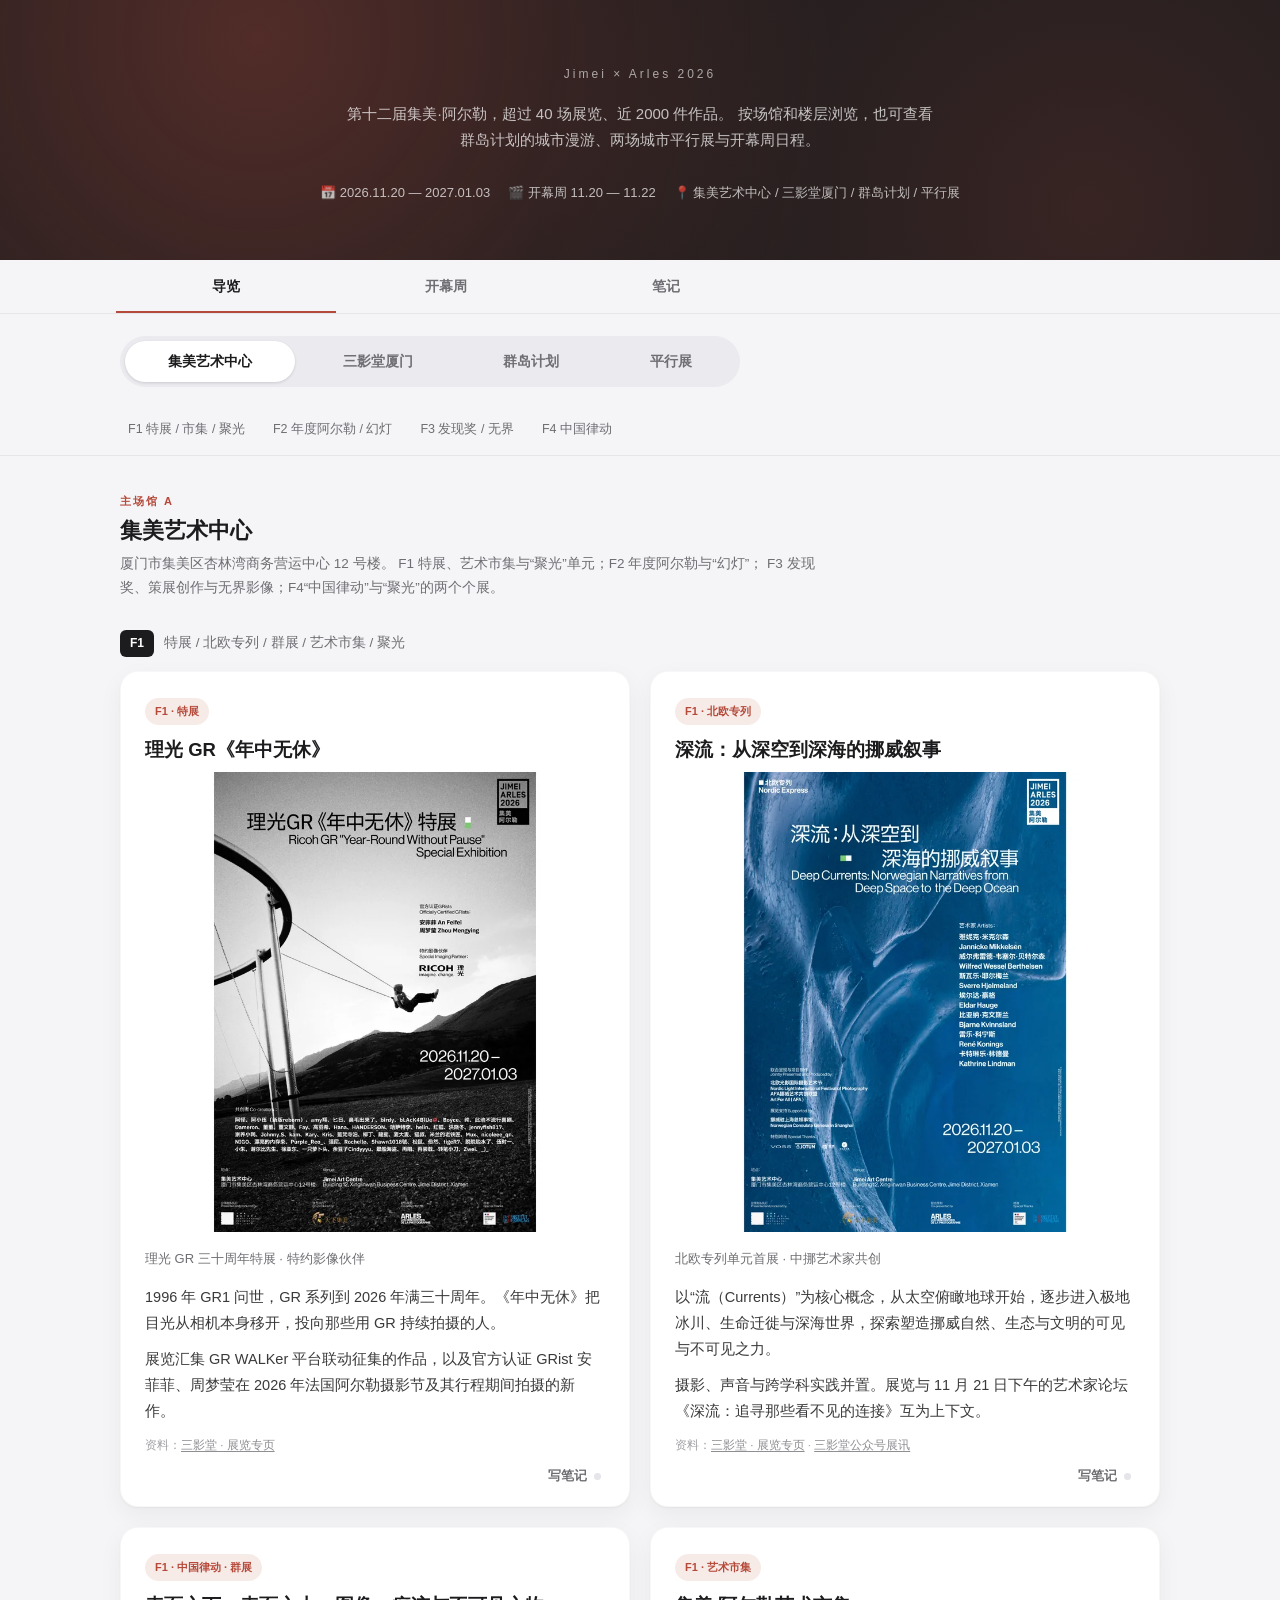
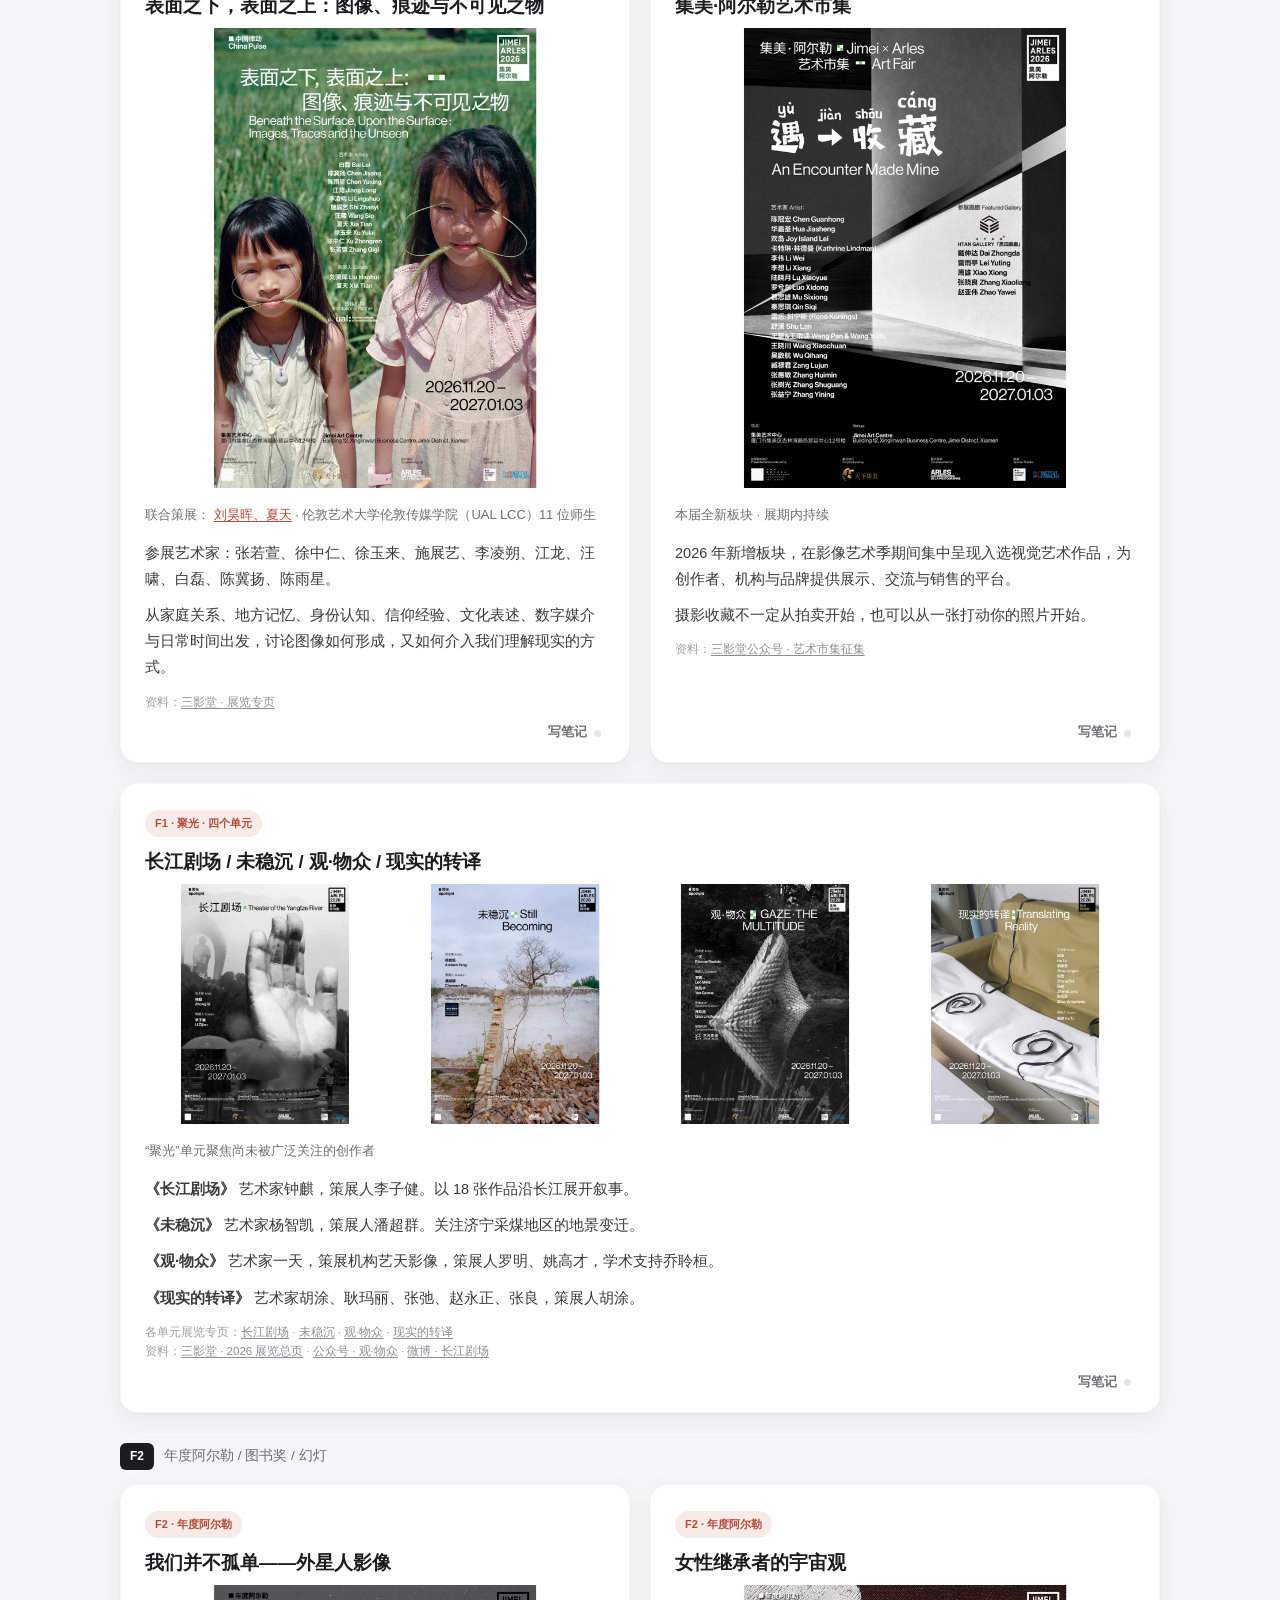
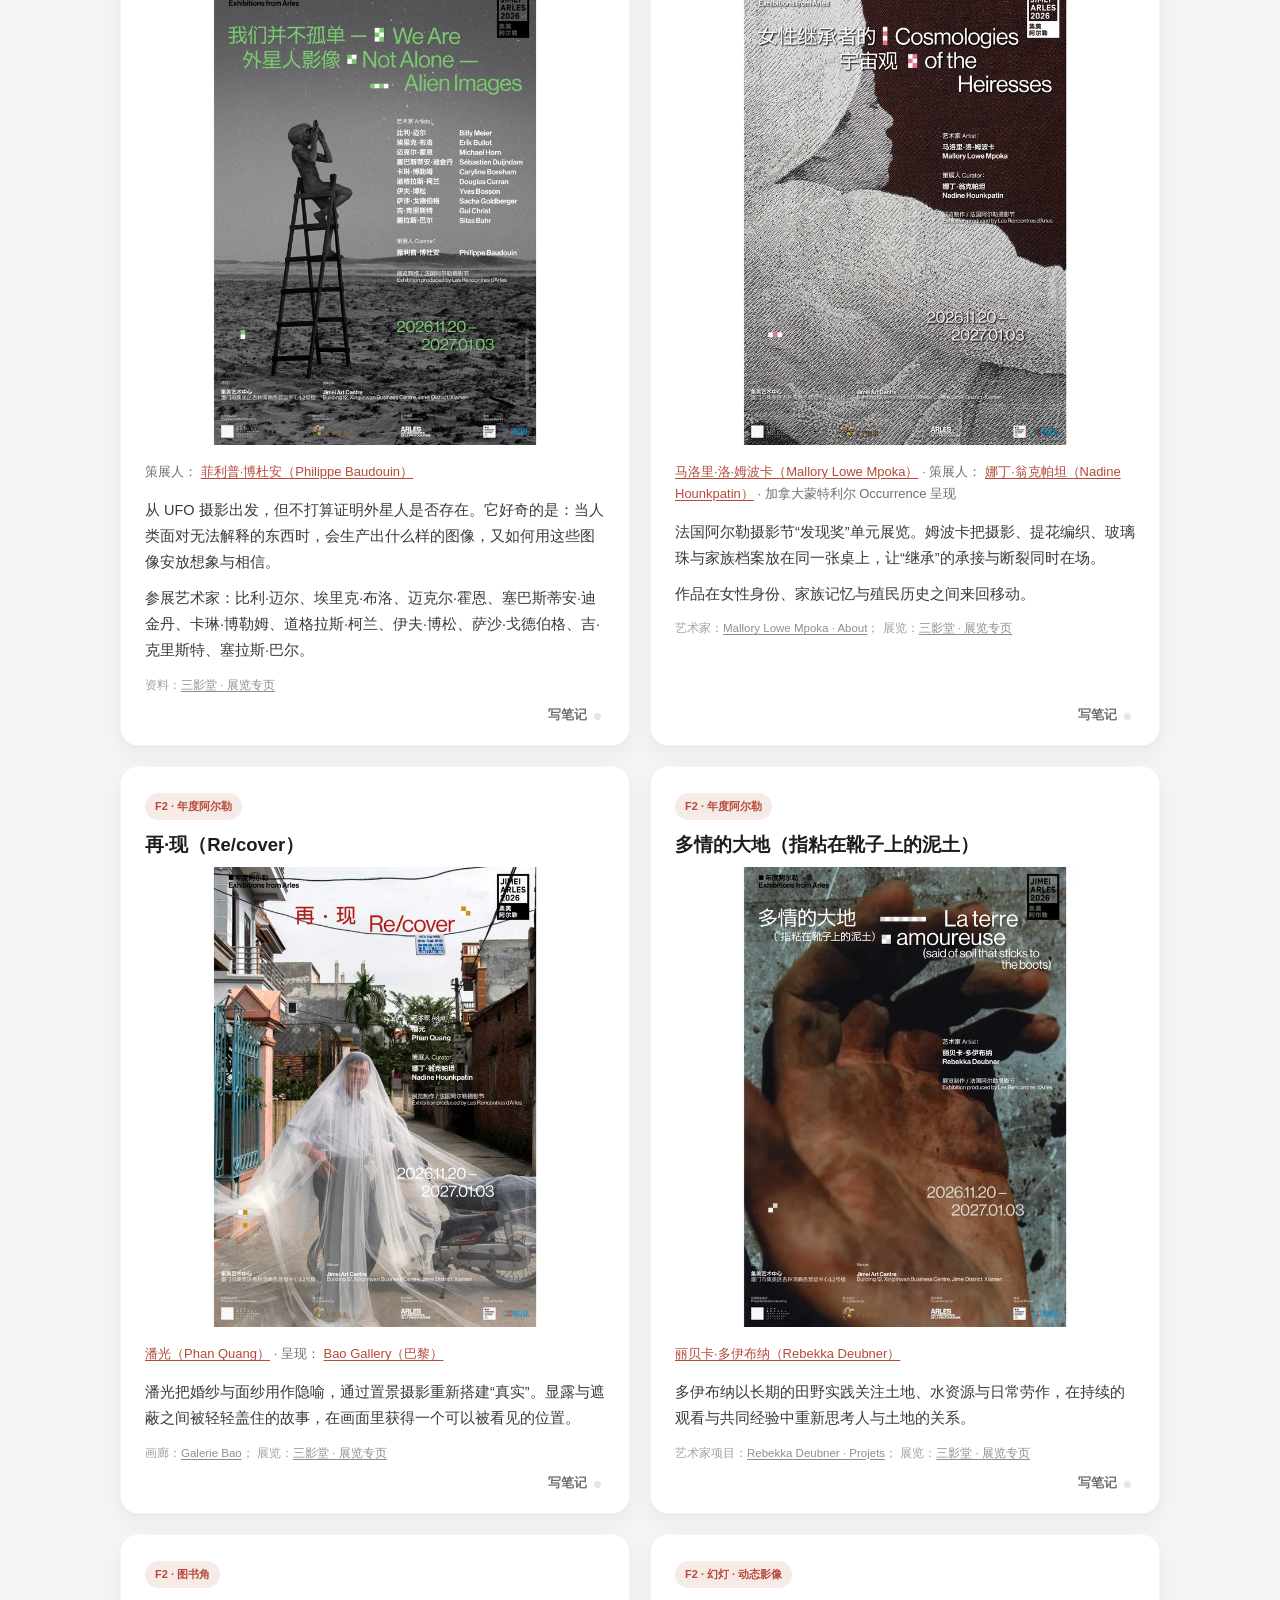
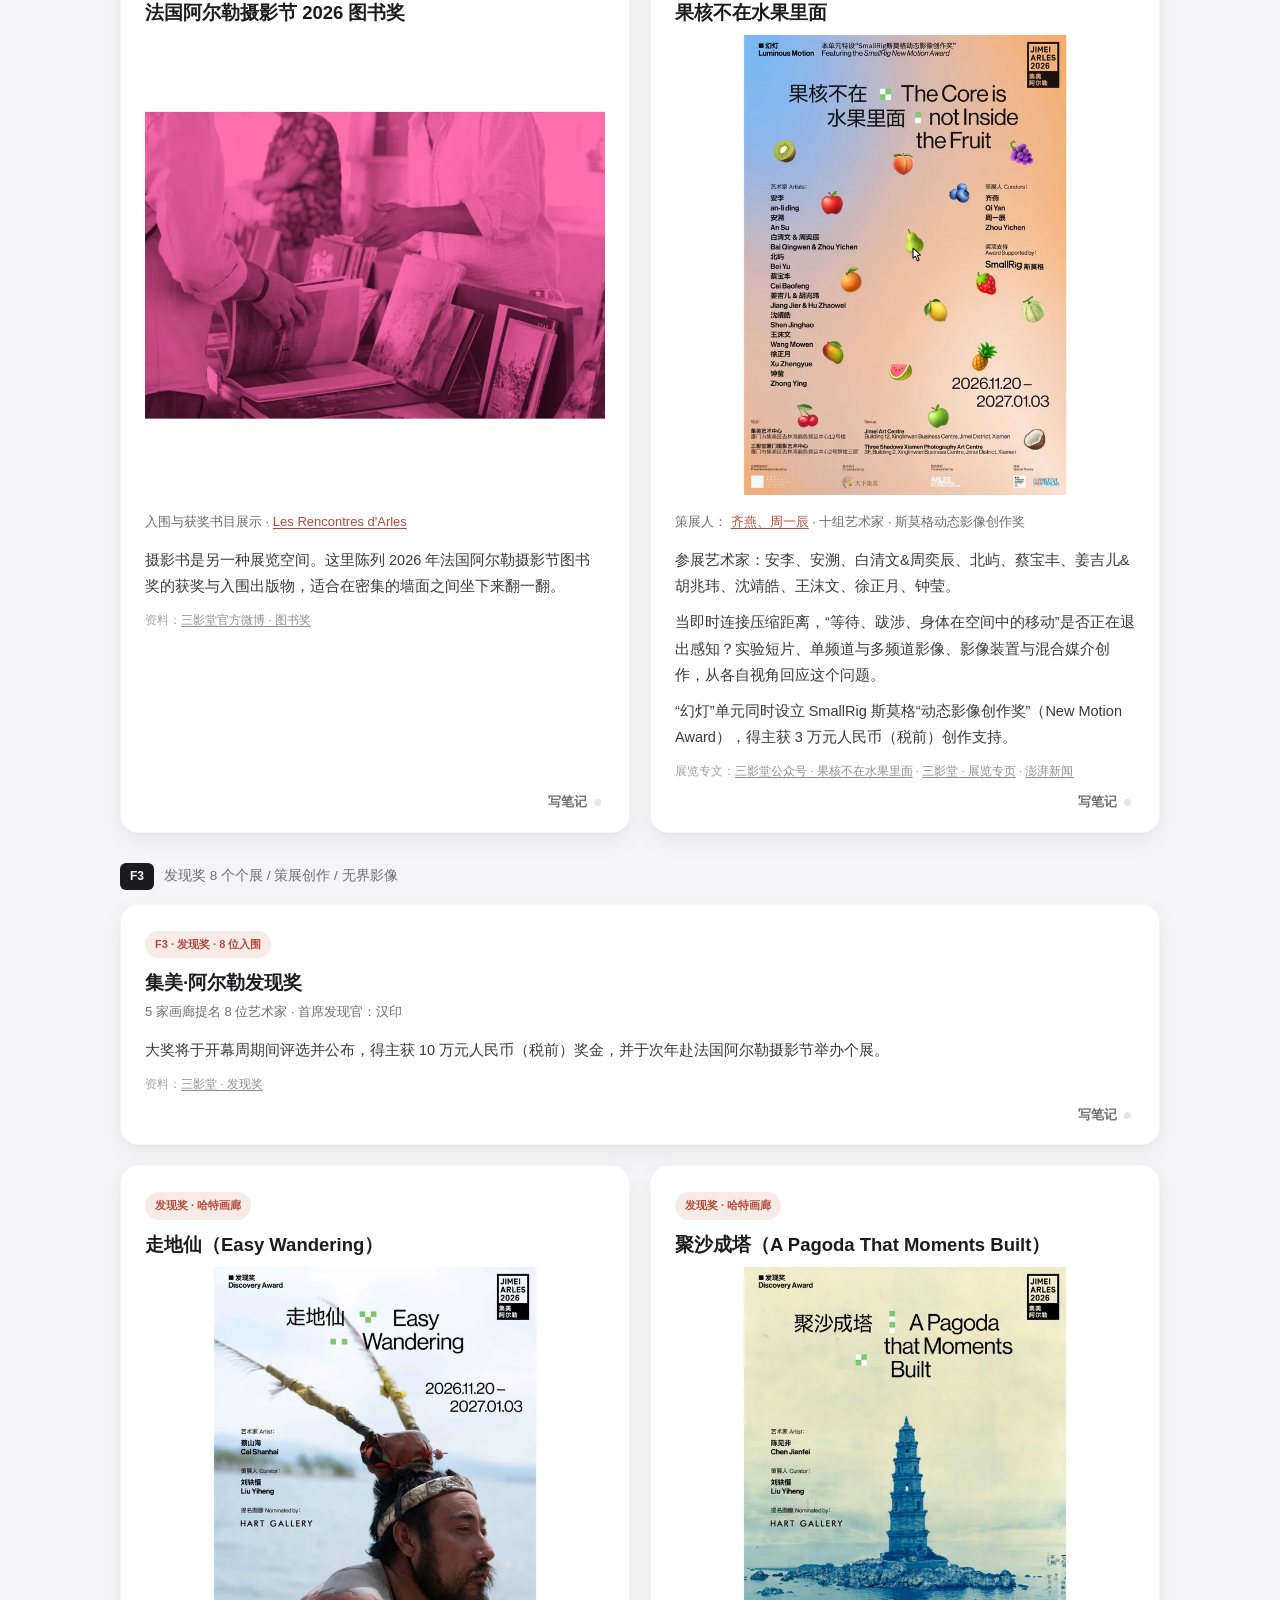
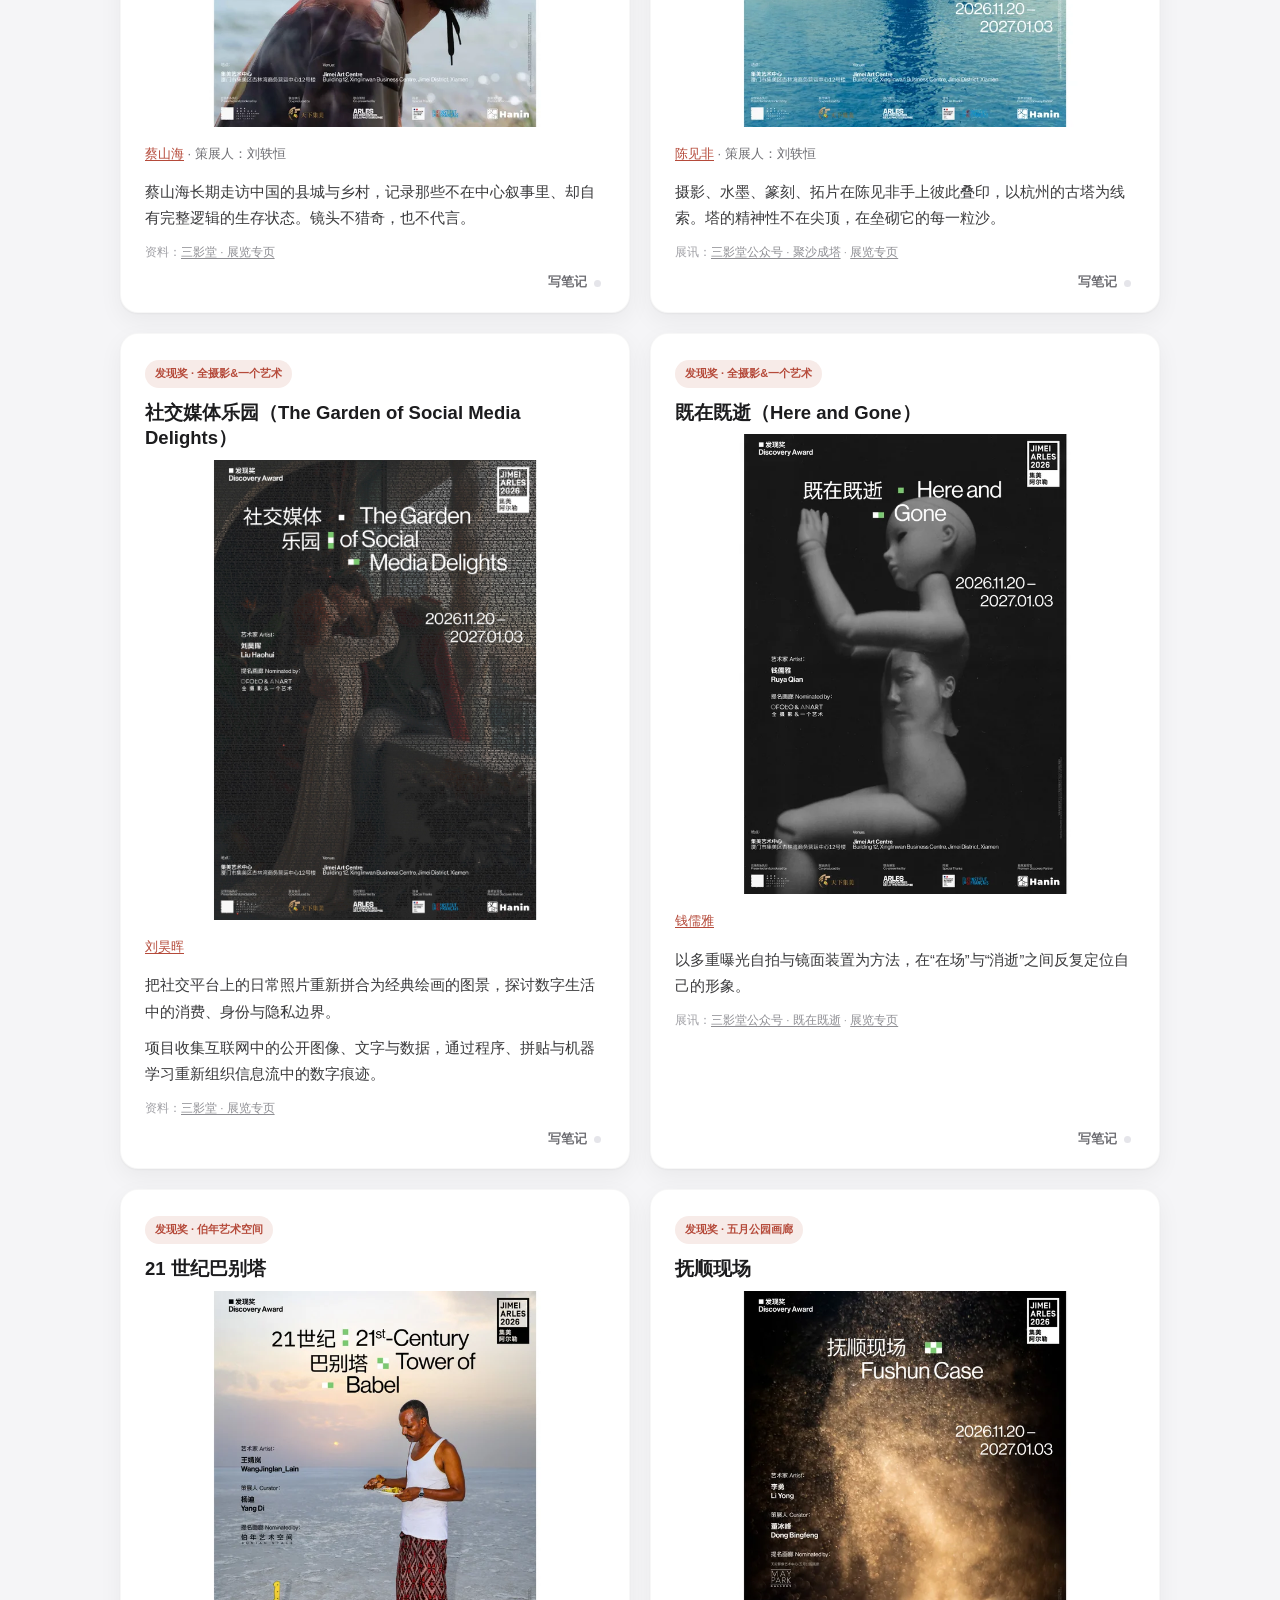
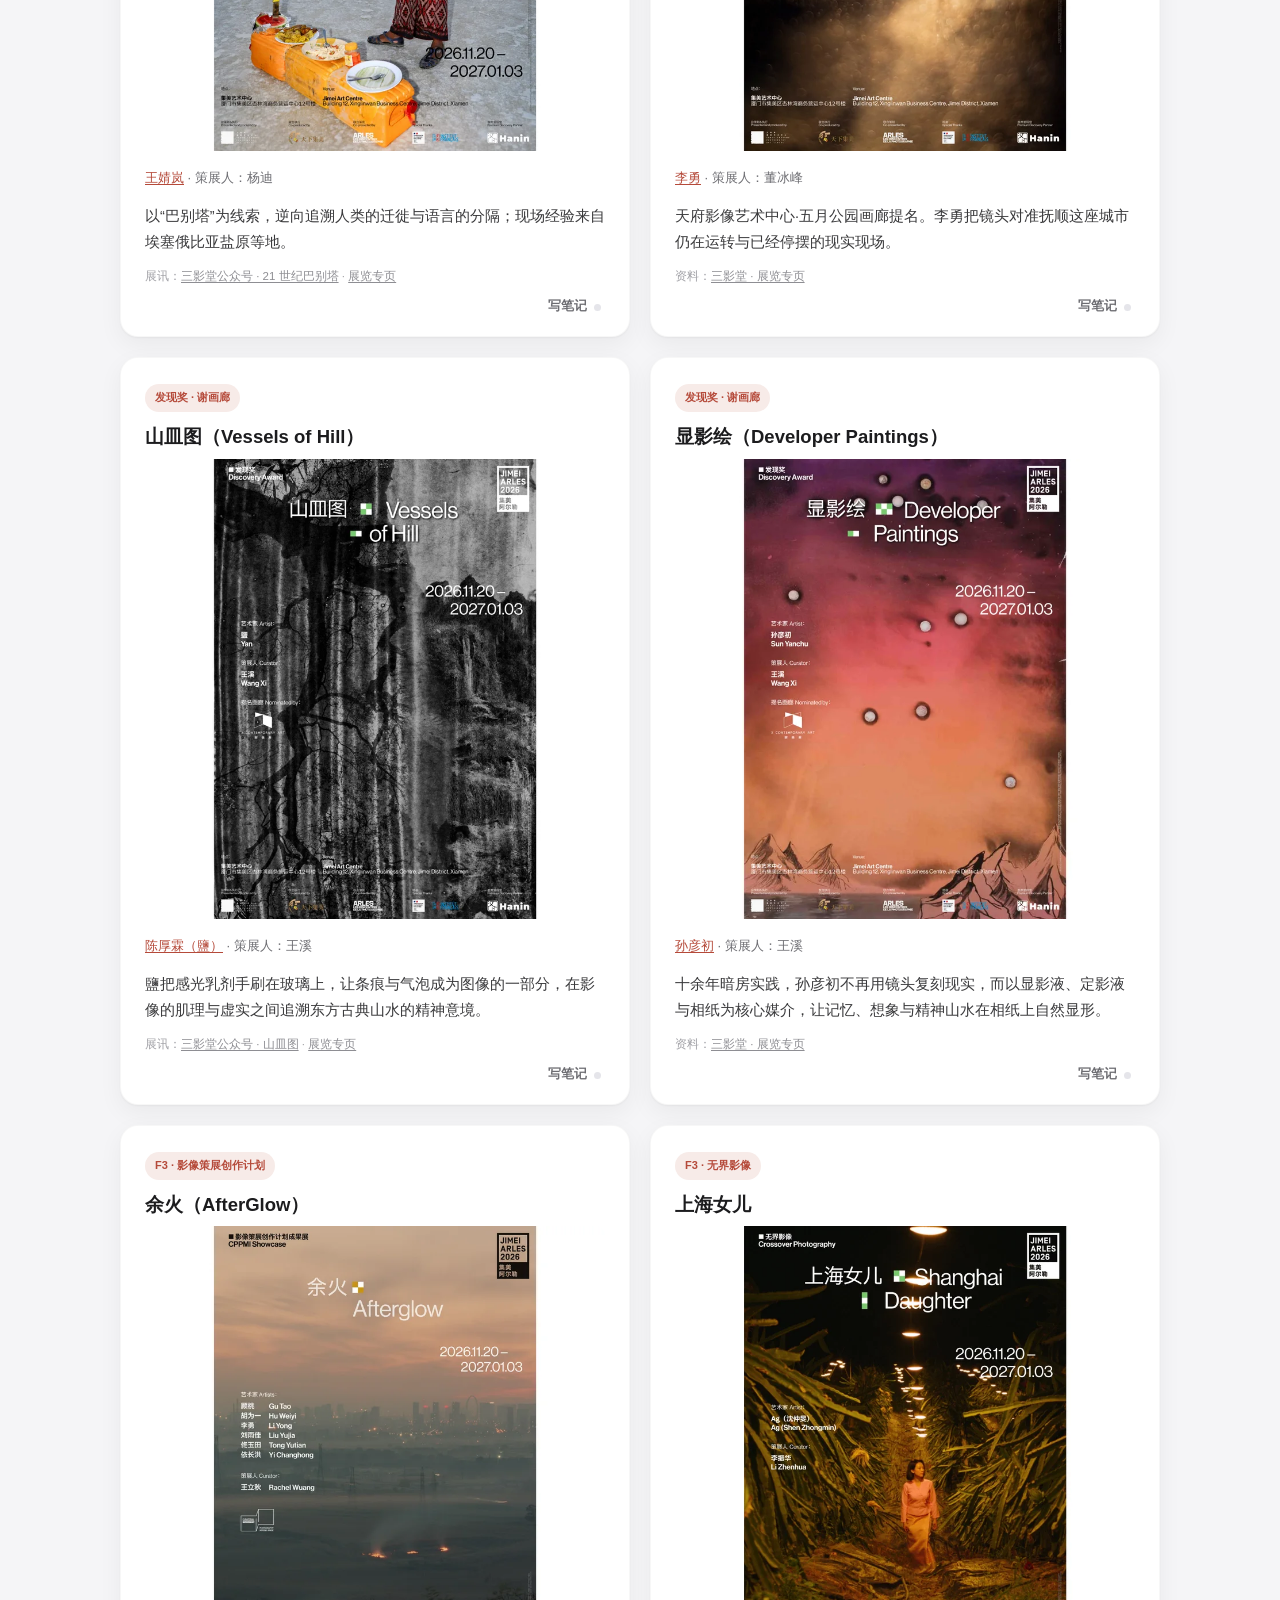
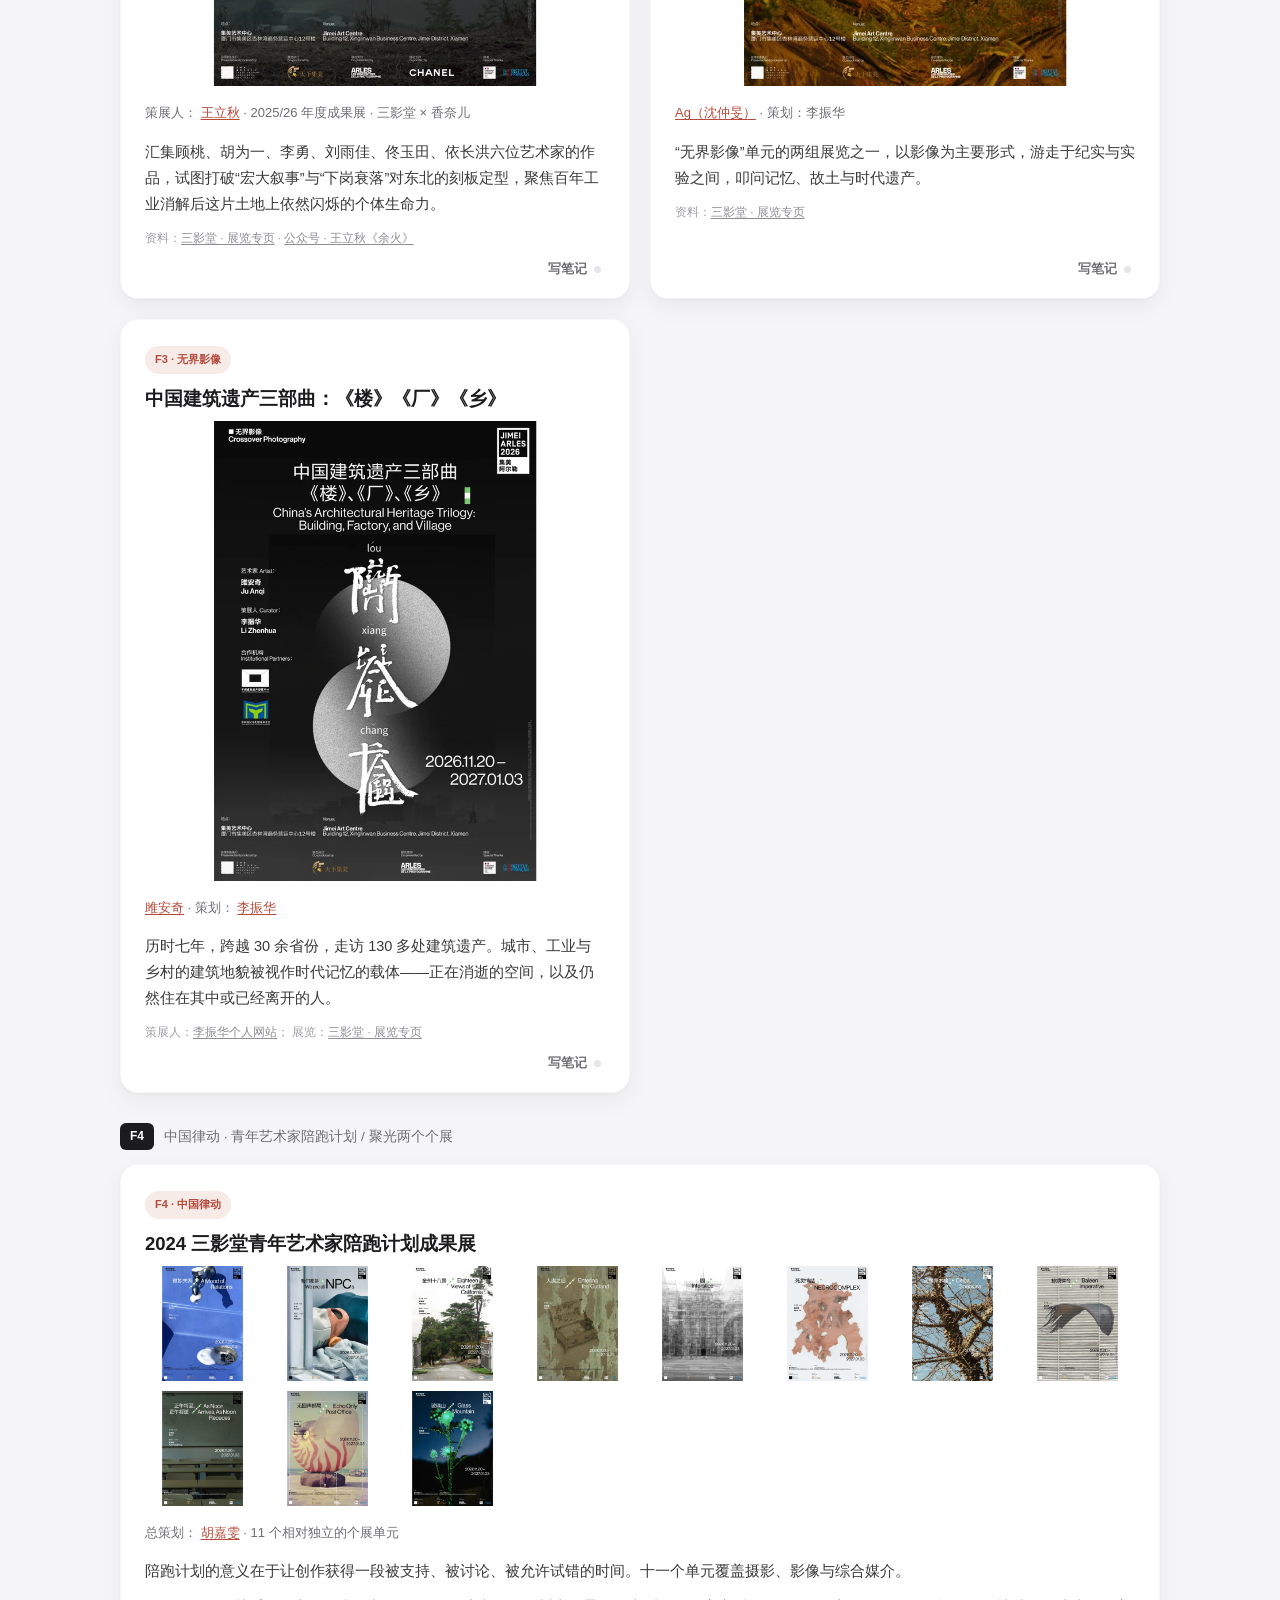
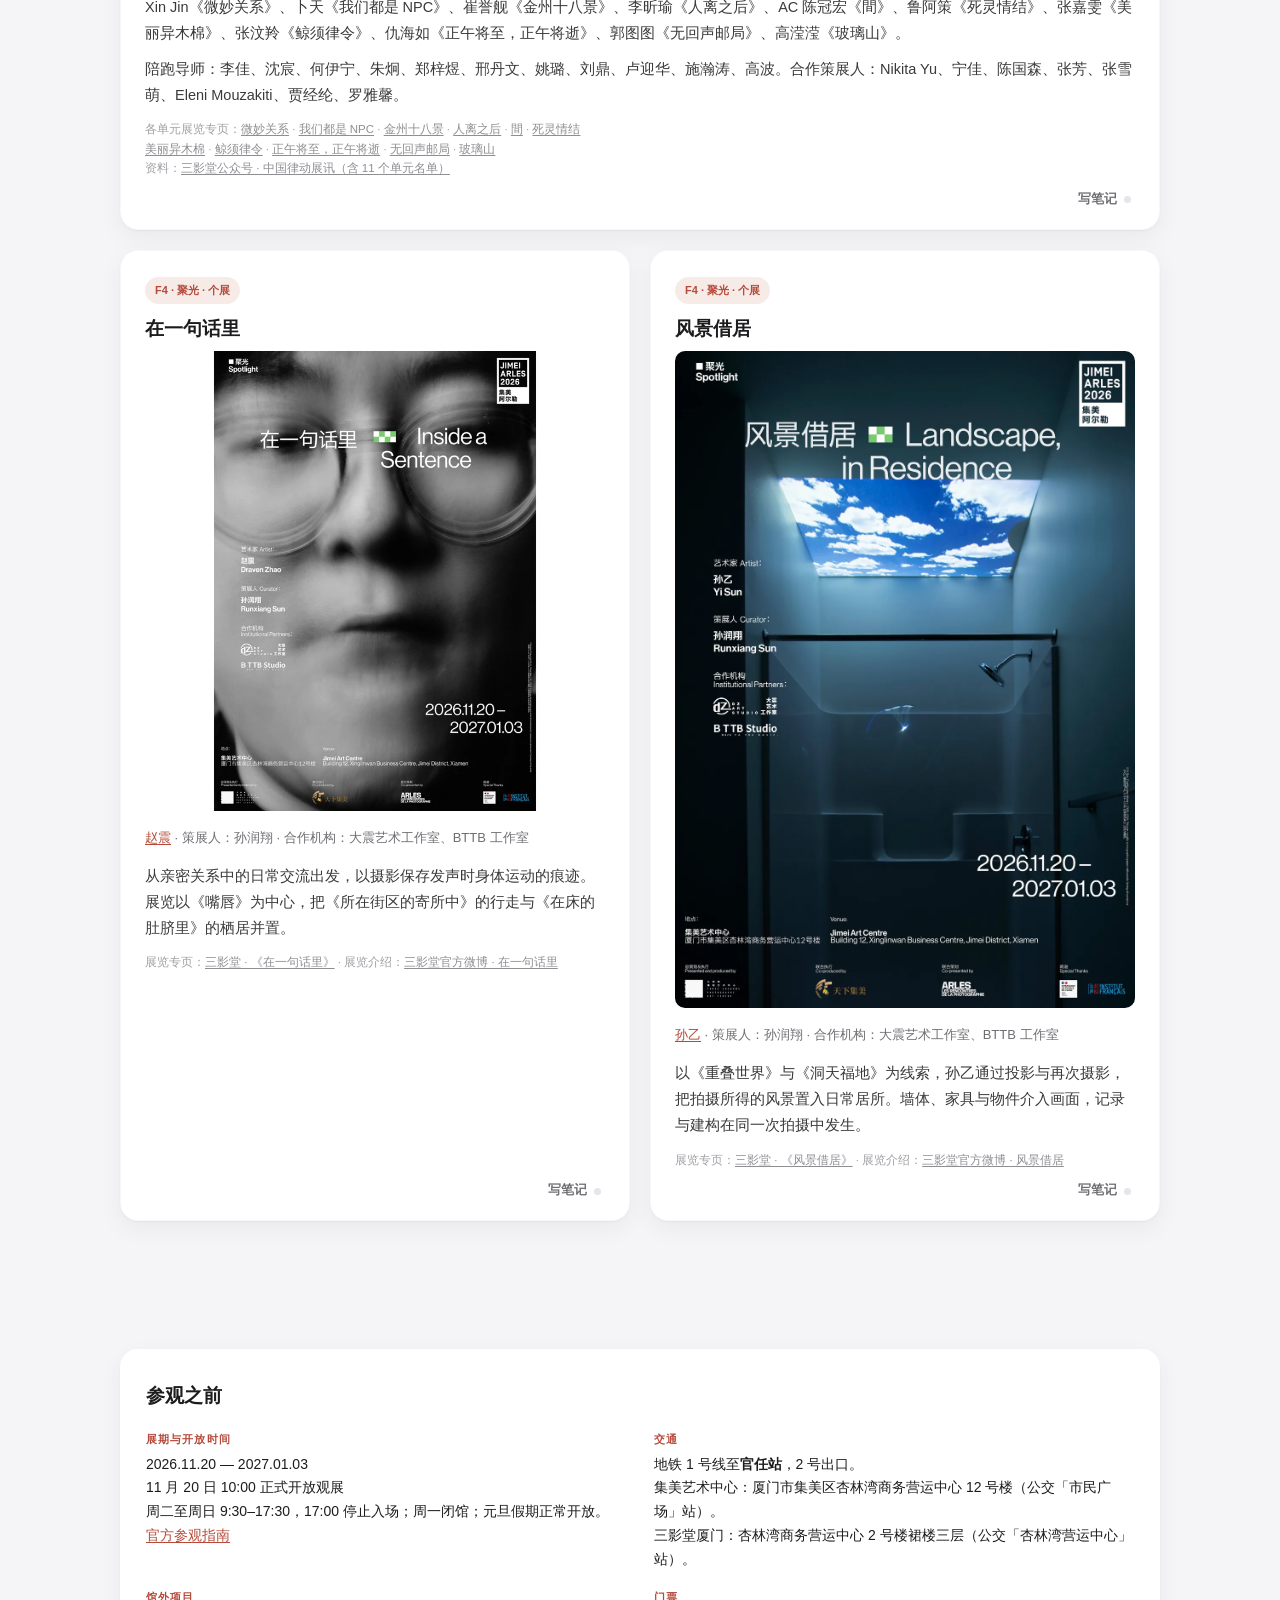
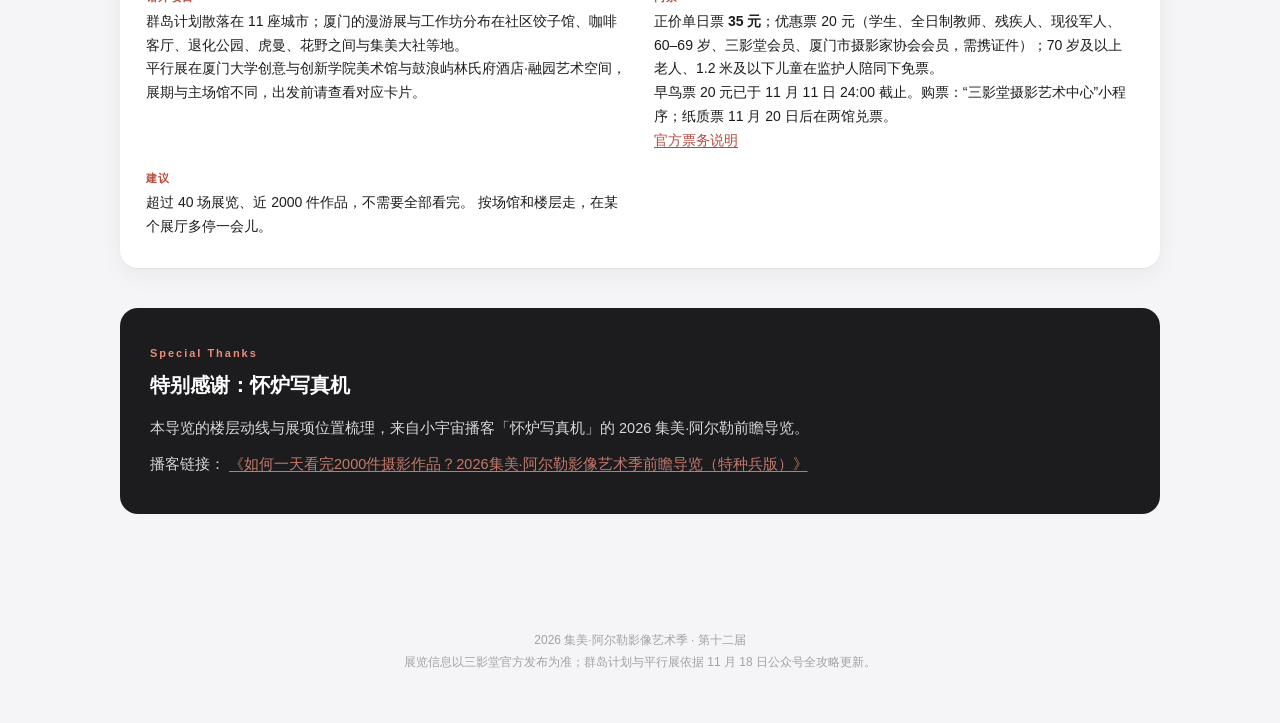
==== commit 165f4b68: "Update opening week schedule and descriptions in index.html and opening-week.ics for clarity and acc" ====
--- a/2026/index.html
+++ b/2026/index.html
@@ -1264,14 +1264,13 @@
 				<p>
 					开幕周（11 月 20 日至 22 日）包含开幕式、对谈讲座、公众导览、专家见面会与派对，
 					并揭晓“集美·阿尔勒发现奖”与“SmallRig 斯莫格动态影像创作奖”。
-					以下逐场时段依据三影堂《【开幕倒计时 3 天】11.20–11.22 开幕周活动全攻略》整理；
-					导览已按文中表格拆入各日，派对决未有公开时刻与地点。
+					以下逐场时段依据官方开幕通稿整理，并参考三影堂《【开幕倒计时 3 天】11.20–11.22 开幕周活动全攻略》；
+					导览按原文表格拆入各日。
 					<a href="https://mp.weixin.qq.com/s/zCLTfa3FOokAN1tTmWOh3g" target="_blank" rel="noopener">查看原文</a>。
 				</p>
 				<div class="calendar-subscribe" id="calendar-subscribe">
 					<div class="calendar-head">
 						<strong>订阅开幕周日历</strong>
-						<span>已公布 20 场 · 更新后订阅会自动同步</span>
 					</div>
 					<p class="calendar-desc">在日历应用中订阅下方地址；不支持订阅时可下载 .ics 文件导入。</p>
 					<div class="calendar-actions">
@@ -1305,7 +1304,7 @@
 					<div class="talk-item" data-note-id="talk-1120-opening-ceremony">
 						<div class="talk-time">09:30–10:10<small>开幕日</small></div>
 						<div class="talk-content">
-							<h4>第十二届集美·阿尔勒开幕式 <span class="tag ok">已公布</span></h4>
+							<h4>第十二届集美·阿尔勒开幕式</h4>
 							<div class="talk-meta">
 								<strong>地点</strong> 厦门市集美区杏林湾商务营运中心圆盘广场（近三影堂）
 							</div>
@@ -1320,9 +1319,9 @@
 					</div>
 
 					<div class="talk-item" data-note-id="talk-1120-venues-open">
-						<div class="talk-time">10:00<small>开馆</small></div>
+						<div class="talk-time">10:00–17:30<small>开幕日</small></div>
 						<div class="talk-content">
-							<h4>两馆正式开放观展 <span class="tag ok">已确认</span></h4>
+							<h4>两馆正式开放观展</h4>
 							<figure class="ex-posters">
 								<a href="images/opening-week/main.webp" target="_blank" rel="noopener"><img
 										src="images/opening-week/main.webp" alt="两馆正式开放观展海报" loading="lazy"></a>
@@ -1331,7 +1330,7 @@
 								<strong>地点</strong> 集美艺术中心 / 三影堂厦门摄影艺术中心
 							</div>
 							<div class="talk-desc">
-								官方公告：2026 集美·阿尔勒于 11 月 20 日 10:00 正式开放观展。开幕日人流集中，建议先取纸质票再进馆。
+								通稿：2026/11/20 参观时间 10:00–17:30，两馆正式开放观展。开幕日人流集中，建议先取纸质票再进馆。
 							</div>
 							<div class="source-note">
 								来源：<a href="https://www.threeshadows.cn/cn/jimei-arles/visit/" target="_blank" rel="noopener">三影堂 ·
@@ -1343,7 +1342,7 @@
 					<div class="talk-item" data-note-id="talk-1120-tour-guohe">
 						<div class="talk-time">14:00–14:20</div>
 						<div class="talk-content">
-							<h4>公众导览｜《果核不在水果里面》 <span class="tag ok">已公布</span></h4>
+							<h4>公众导览｜《果核不在水果里面》</h4>
 							<div class="talk-meta">
 								<strong>地点</strong> 三影堂厦门摄影艺术中心 ·
 								<strong>导览</strong> 齐燕、周一辰、钟莹、安溯、王沫文、白清文 &amp; 周奕辰
@@ -1363,7 +1362,7 @@
 					<div class="talk-item" data-note-id="talk-1120-heat-unprotected">
 						<div class="talk-time">14:30–15:10</div>
 						<div class="talk-content">
-							<h4>在高温处看见：不被空调庇护的人 <span class="tag ok">已确认</span></h4>
+							<h4>在高温处看见：不被空调庇护的人</h4>
 							<figure class="ex-posters">
 								<a href="images/opening-week/在高温处看见.webp" target="_blank" rel="noopener"><img
 										src="images/opening-week/在高温处看见.webp" alt="在高温处看见：不被空调庇护的人 活动海报" loading="lazy"></a>
@@ -1371,13 +1370,13 @@
 							<div class="talk-meta">
 								<strong>地点</strong> 三影堂厦门摄影艺术中心 · 大堂 ·
 								<strong>嘉宾</strong> 邹璧宇、杨心然、孙润翔 ·
-								<strong>主持</strong> 刘梦婷 · <strong>语言</strong> 中文 · <strong>人数</strong> 50 人
+								<strong>主持</strong> 刘梦婷 · <strong>语言</strong> 中文
 							</div>
 							<div class="talk-desc">
 								从影像叙事与气候感知出发，讨论高温如何进入日常生活。
 								与“群岛计划”展览《在高温处看见》直接配套。
 							</div>
-							<div class="talk-note">凭 2026 集美·阿尔勒门票入场 · 限 50 人</div>
+							<div class="talk-note">凭 2026 集美·阿尔勒门票入场</div>
 							<div class="source-note">
 								来源：<a href="https://weibo.com/2/detail/5364376979899393" target="_blank" rel="noopener">三影堂官方微博 ·
 									开幕周对谈&amp;工作坊</a> ·
@@ -1389,10 +1388,10 @@
 					<div class="talk-item" data-note-id="talk-1120-tour-jimei-f1-f2">
 						<div class="talk-time">14:50–16:40</div>
 						<div class="talk-content">
-							<h4>公众导览｜集美艺术中心一层、二层 <span class="tag ok">已公布</span></h4>
+							<h4>公众导览｜集美艺术中心一层、二层</h4>
 							<div class="talk-meta">
-								<strong>地点</strong> 集美艺术中心一层、二层 · <strong>语言</strong> 中文 / 中文–英文交互传译<br>
-								<strong>覆盖</strong> 《深流：从深空到深海的挪威叙事》《表面之下，表面之上：图像、痕迹与不可见之物》《现实的转译》《长江剧场》《未稳沉》《在高温处看见》《果核不在水果里面》、理光
+								<strong>地点</strong> 集美艺术中心一层、二层 · <strong>语言</strong> 中文 / 中文–英文交替传译<br>
+								<strong>覆盖</strong> 《深流：从深空到深海的挪威叙事》《表面之下，表面之上：图像、痕迹与不可见之物》《长江剧场》《未稳沉》《在高温处看见》《果核不在水果里面》、理光
 								GR《年中无休》特展
 							</div>
 							<div class="talk-desc">
@@ -1411,7 +1410,7 @@
 					<div class="talk-item" data-note-id="talk-1120-objects-and-meaning">
 						<div class="talk-time">15:20–16:20</div>
 						<div class="talk-content">
-							<h4>何以为物：摄影如何赋予物新的生命与意义 <span class="tag ok">已公布</span></h4>
+							<h4>何以为物：摄影如何赋予物新的生命与意义</h4>
 							<figure class="ex-posters">
 								<a href="images/opening-week/何以为物.webp" target="_blank" rel="noopener"><img
 										src="images/opening-week/何以为物.webp" alt="何以为物 对谈海报" loading="lazy"></a>
@@ -1438,7 +1437,7 @@
 					<div class="talk-item" data-note-id="talk-1120-lecture-archives">
 						<div class="talk-time">16:30–17:30</div>
 						<div class="talk-content">
-							<h4>讲座｜对话往昔：以历史馆藏激发当代创作 <span class="tag ok">已公布</span></h4>
+							<h4>讲座｜对话往昔：以历史馆藏激发当代创作</h4>
 							<figure class="ex-posters">
 								<a href="images/opening-week/对话往昔.webp" target="_blank" rel="noopener"><img
 										src="images/opening-week/对话往昔.webp" alt="对话往昔：以历史馆藏激发当代创作 讲座海报" loading="lazy"></a>
@@ -1466,34 +1465,14 @@
 				</div>
 				<div class="talk-list">
 
-					<div class="talk-item" data-note-id="talk-1121-climate-edit-workshop">
-						<div class="talk-time">10:00–17:00<small>全天</small></div>
-						<div class="talk-content">
-							<h4>气候问题与创作：图片编辑工作坊 <span class="tag ok">已确认</span></h4>
-							<div class="talk-meta">
-								<strong>地点</strong> 厦门市思明区斗西路祥和广场 156 号 · 退化公园 6F 穹顶 DOME ·
-								<strong>导师</strong> 邹璧宇、杨心然 · <strong>人数</strong> 10 人
-							</div>
-							<div class="talk-desc">
-								《在高温处看见》的延伸活动，把对谈中的讨论延伸到参与式体验与日常行动，
-								在交流与实践中寻找看见、理解并回应热浪的方式。
-							</div>
-							<div class="talk-note">需单独报名 · 限 10 人 · 地点在思明区，不在集美</div>
-							<div class="source-note">
-								来源：<a href="https://weibo.com/2/detail/5364376979899393" target="_blank" rel="noopener">三影堂官方微博 ·
-									在高温处看见</a>
-							</div>
-						</div>
-					</div>
-
 					<div class="talk-item" data-note-id="talk-1121-tour-threeshadows">
 						<div class="talk-time">11:00–12:00</div>
 						<div class="talk-content">
-							<h4>公众导览｜《一切从东始》与《振荡中的物件》 <span class="tag ok">已公布</span></h4>
+							<h4>公众导览｜《一切从东始》与《振荡中的物件》</h4>
 							<div class="talk-meta">
 								<strong>地点</strong> 三影堂厦门摄影艺术中心 ·
 								<strong>导览</strong> 姜慎微、具本昌、具成娟、赵善姬、金庚泰、郑正垀、郑喜丞、赵晟娟 ·
-								<strong>语言</strong> 中文 / 中文–韩文交互传译
+								<strong>语言</strong> 中文 / 中文–韩文交替传译
 							</div>
 							<div class="talk-desc">
 								覆盖上城士特别呈现《一切从东始》与亚洲影汇《振荡中的物件》两场三影堂展览。
@@ -1509,7 +1488,7 @@
 					<div class="talk-item" data-note-id="talk-1121-ai-and-photography">
 						<div class="talk-time">13:20–14:10</div>
 						<div class="talk-content">
-							<h4>对谈｜影像能做什么？AI 进击的时代 <span class="tag ok">已公布</span></h4>
+							<h4>对谈｜影像能做什么？AI 进击的时代</h4>
 							<figure class="ex-posters">
 								<a href="images/opening-week/影像能做什么.webp" target="_blank" rel="noopener"><img
 										src="images/opening-week/影像能做什么.webp" alt="影像能做什么？AI 进击的时代 对谈海报" loading="lazy"></a>
@@ -1535,7 +1514,7 @@
 					<div class="talk-item" data-note-id="talk-1121-tour-jimei-f3-f4">
 						<div class="talk-time">13:30–16:00</div>
 						<div class="talk-content">
-							<h4>公众导览｜集美艺术中心三层、四层 <span class="tag ok">已公布</span></h4>
+							<h4>公众导览｜集美艺术中心三层、四层</h4>
 							<div class="talk-meta">
 								<strong>地点</strong> 集美艺术中心三层、四层 · <strong>语言</strong> 中文<br>
 								<strong>覆盖</strong>
@@ -1557,7 +1536,7 @@
 					<div class="talk-item" data-note-id="talk-1121-deep-currents-forum">
 						<div class="talk-time">14:20–15:20</div>
 						<div class="talk-content">
-							<h4>深流：追寻那些看不见的连接 <span class="tag ok">已确认</span></h4>
+							<h4>深流：追寻那些看不见的连接</h4>
 							<figure class="ex-posters">
 								<a href="images/opening-week/深流.webp" target="_blank" rel="noopener"><img
 										src="images/opening-week/深流.webp" alt="深流：追寻那些看不见的连接 对谈海报" loading="lazy"></a>
@@ -1587,15 +1566,14 @@
 					<div class="talk-item" data-note-id="talk-1121-curatorial-camp">
 						<div class="talk-time">15:30–16:50</div>
 						<div class="talk-content">
-							<h4>影像策展创作营｜“生成之眼”方案速绘 &amp; 结业仪式 <span class="tag ok">已公布</span></h4>
+							<h4>影像策展创作营｜“生成之眼”方案速绘 &amp; 结业仪式</h4>
 							<figure class="ex-posters">
 								<a href="images/opening-week/影像策展创作营.webp" target="_blank" rel="noopener"><img
 										src="images/opening-week/影像策展创作营.webp" alt="影像策展创作营 活动海报" loading="lazy"></a>
 							</figure>
 							<div class="talk-meta">
 								<strong>地点</strong> 三影堂厦门摄影艺术中心 · 大堂 ·
-								<strong>主持</strong> 唐荣嘉 · <strong>语言</strong> 中文–英文同声传译<br>
-								<strong>嘉宾</strong> 何伊宁、克里斯托弗·维斯纳（Christoph Wiesner）、荣荣等
+								<strong>主持</strong> 唐荣嘉 · <strong>语言</strong> 中文–英文同声传译
 							</div>
 							<div class="talk-desc">
 								由香奈儿特别支持的影像策展创作营公开活动。方案速绘讲演人：
@@ -1612,7 +1590,7 @@
 					<div class="talk-item" data-note-id="talk-1121-smallrig-award">
 						<div class="talk-time">17:00–17:30</div>
 						<div class="talk-content">
-							<h4>颁奖典礼｜SmallRig 斯莫格动态影像创作奖 <span class="tag ok">已公布</span></h4>
+							<h4>颁奖典礼｜SmallRig 斯莫格动态影像创作奖</h4>
 							<figure class="ex-posters">
 								<a href="images/opening-week/SmallRig斯莫格动态影像创作奖颁奖.webp" target="_blank" rel="noopener"><img
 										src="images/opening-week/SmallRig斯莫格动态影像创作奖颁奖.webp" alt="SmallRig 斯莫格动态影像创作奖颁奖典礼海报"
@@ -1620,7 +1598,7 @@
 							</figure>
 							<div class="talk-meta">
 								<strong>地点</strong> 三影堂厦门摄影艺术中心 · 大堂 ·
-								<strong>主持</strong> 唐荣嘉 · <strong>语言</strong> 中文–英文同声传译
+								<strong>主持</strong> 唐荣嘉
 							</div>
 							<div class="talk-desc">
 								本届首次设立的奖项。评委为张培力、苏筱琪（Silke Schmickl）、沈仲旻；
@@ -1644,20 +1622,16 @@
 					<div class="talk-item" data-note-id="talk-1122-portfolio-review">
 						<div class="talk-time">10:00–12:00</div>
 						<div class="talk-content">
-							<h4>专家见面会：9 位导师一对一 <span class="tag ok">需报名</span></h4>
+							<h4>专家见面会</h4>
 							<div class="talk-meta">
-								<strong>地点</strong> 三影堂厦门摄影艺术中心 · 多媒体教室（杏林湾营运中心 2 号楼三层）<br>
-								<strong>专家</strong> 董晓安、何伊宁、具本昌、克里斯托弗·维斯纳、李振华、荣荣、
+								<strong>地点</strong> 三影堂厦门摄影艺术中心 · 多媒体教室<br>
+								<strong>专家导师</strong> 董晓安、何伊宁、具本昌、克里斯托弗·维斯纳（Christoph Wiesner）、李振华、荣荣、
 								孙炫晶、张培力、张子康<br>
-								<strong>语言</strong> 中文 / 中文–英文交替传译 · <strong>费用</strong> 299 元/次（报名 3 位及以上专家享 9 折）
+								<strong>语言</strong> 中文 / 中文–英文交替传译
 							</div>
 							<div class="talk-desc">
-								每场会面 25 分钟，中场休息 5 分钟；10:00 开场介绍。
-								面向有一定摄影实践、希望作品得到点评与推荐的创作者，
-								作品有机会被推荐至展览、出版或收藏。全攻略将该场标注为“遴选制”。
-							</div>
-							<div class="talk-desc" style="margin-top:8px">
-								报名已于 2026 年 11 月 10 日 20:00 截止；现场是否接受补位需向三影堂咨询（微信 threeshadowsedu）。
+								遴选制。面向有一定摄影实践、希望作品得到点评与推荐的创作者，
+								作品有机会被推荐至展览、出版或收藏。
 							</div>
 							<div class="source-note">
 								来源：<a href="https://mp.weixin.qq.com/s/-zD15-lkIfV-xTnbKC_F7A" target="_blank" rel="noopener">三影堂公众号 ·
@@ -1670,7 +1644,7 @@
 					<div class="talk-item" data-note-id="talk-1122-tour-discovery-xmage">
 						<div class="talk-time">10:40–12:20</div>
 						<div class="talk-content">
-							<h4>公众导览｜发现奖与华为睿影 XMAGE <span class="tag ok">已公布</span></h4>
+							<h4>公众导览｜发现奖与华为睿影 XMAGE</h4>
 							<div class="talk-meta">
 								<strong>地点</strong> 集美艺术中心三层 · <strong>语言</strong> 中文<br>
 								<strong>覆盖</strong> 发现奖《显影绘》《山皿图》《21 世纪巴别塔》《抚顺现场》《社交媒体乐园》《既在既逝》《聚沙成塔》《走地仙》；华为睿影 XMAGE 特别呈现《永恒与一日》
@@ -1689,9 +1663,9 @@
 					<div class="talk-item" data-note-id="talk-1122-tour-annual-arles">
 						<div class="talk-time">13:20–15:30</div>
 						<div class="talk-content">
-							<h4>公众导览｜年度阿尔勒与策展计划成果 <span class="tag ok">已公布</span></h4>
+							<h4>公众导览｜年度阿尔勒与策展计划成果</h4>
 							<div class="talk-meta">
-								<strong>地点</strong> 集美艺术中心二层、三层 · <strong>语言</strong> 中文 / 中文–英文交互传译<br>
+								<strong>地点</strong> 集美艺术中心二层、三层 · <strong>语言</strong> 中文 / 中文–英文交替传译<br>
 								<strong>覆盖</strong>
 								影像策展创作计划成果展《余火》；年度阿尔勒《我们并不孤单——外星人影像》《女性继承者的宇宙观》《再·现》《多情的大地（指粘在靴子上的泥土）》《法国阿尔勒摄影节图书奖》；聚光《观·物众》
 							</div>
@@ -1709,7 +1683,7 @@
 					<div class="talk-item" data-note-id="talk-1122-smallrig-talk">
 						<div class="talk-time">14:00–15:00</div>
 						<div class="talk-content">
-							<h4>对谈｜SmallRig 在场：行走至观看 <span class="tag ok">已公布</span></h4>
+							<h4>对谈｜SmallRig 在场：行走至观看</h4>
 							<figure class="ex-posters">
 								<a href="images/opening-week/行走至观看.webp" target="_blank" rel="noopener"><img
 										src="images/opening-week/行走至观看.webp" alt="SmallRig 在场：行走至观看 对谈海报" loading="lazy"></a>
@@ -1732,7 +1706,7 @@
 					<div class="talk-item" data-note-id="talk-1122-huawei-talk">
 						<div class="talk-time">15:10–16:10</div>
 						<div class="talk-content">
-							<h4>对谈｜华为影像学院·厦门站：技术之外 <span class="tag ok">已公布</span></h4>
+							<h4>对谈｜华为影像学院·厦门站：技术之外</h4>
 							<figure class="ex-posters">
 								<a href="images/opening-week/华为.webp" target="_blank" rel="noopener"><img
 										src="images/opening-week/华为.webp" alt="华为影像学院·厦门站：技术之外 对谈海报" loading="lazy"></a>
@@ -1755,7 +1729,7 @@
 					<div class="talk-item" data-note-id="talk-1122-discovery-award">
 						<div class="talk-time">16:20–17:00</div>
 						<div class="talk-content">
-							<h4>颁奖典礼｜集美·阿尔勒发现奖 <span class="tag ok">已公布</span></h4>
+							<h4>颁奖典礼｜集美·阿尔勒发现奖</h4>
 							<div class="talk-meta">
 								<strong>地点</strong> 三影堂厦门摄影艺术中心 · 大堂 ·
 								<strong>主持</strong> 国静遥 · <strong>语言</strong> 中文–英文同声传译
@@ -1775,22 +1749,15 @@
 
 			<div class="day-block" id="other">
 				<div class="day-head">
-					<span class="day">其他场次</span><span class="date">派对时段与地点未公布</span>
+					<span class="day">其他场次</span><span class="date">开幕派对</span>
 				</div>
 				<div class="talk-list">
 					<div class="talk-item" data-note-id="talk-tbd-opening-party">
-						<div class="talk-time">开幕周内<small>待公布</small></div>
+						<div class="talk-time">开幕周内</div>
 						<div class="talk-content">
-							<h4>开幕派对 <span class="tag tbd">时段未公布</span></h4>
-							<div class="talk-meta">
-								<strong>地点</strong> 官方未公布
-							</div>
+							<h4>开幕派对</h4>
 							<div class="talk-desc">
-								官方通稿把“派对”列入开幕周活动之一，但没有公布日期、时刻、地点与参与方式，
-								也未说明是否对持票观众开放。请勿按往年的时间与地点盲目前往。
-							</div>
-							<div class="talk-desc" style="margin-top:8px">
-								建议当天在三影堂前台、官方公众号或“三影堂摄影艺术中心”小程序确认最新日程。
+								官方通稿将派对列入开幕周活动，具体安排以现场公告为准。
 							</div>
 							<div class="source-note">
 								来源：<a href="https://www.threeshadows.cn/cn/jimei-arles/" target="_blank" rel="noopener">三影堂 · 2026
@@ -1807,14 +1774,14 @@
 					<div class="info-item">
 						<div class="label">入场</div>
 						<div class="value">
-							全攻略所列导览、对谈、讲座与颁奖均凭 2026 集美·阿尔勒当日门票入场，
-							无需单独购票；工作坊与专家见面会需另行报名／遴选。公众号原文另提示可扫码观看开幕周直播。
+							导览、对谈、讲座与颁奖均凭 2026 集美·阿尔勒当日门票入场，
+							无需单独购票；专家见面会为遴选制。通稿另提示可扫码观看开幕周直播。
 						</div>
 					</div>
 					<div class="info-item">
 						<div class="label">容量</div>
 						<div class="value">
-							部分场次有人数上限：《在高温处看见》50 人、图片编辑工作坊 10 人、专家见面会按预约时段。
+							专家见面会为遴选制；其余凭当日门票入场的活动不单独限流。
 							建议提前 15–20 分钟到场。
 						</div>
 					</div>
@@ -1822,7 +1789,7 @@
 						<div class="label">地点提醒</div>
 						<div class="value">
 							对谈、讲座与颁奖多在三影堂厦门摄影艺术中心大堂；专家见面会在多媒体教室；
-							公众导览分散在集美艺术中心一至四层与三影堂展厅。21 日上午的工作坊在思明区（退化公园 6F 穹顶 DOME），与主馆隔海，需预留通勤时间。
+							公众导览分散在集美艺术中心一至四层与三影堂展厅。
 						</div>
 					</div>
 					<div class="info-item">
@@ -1839,15 +1806,14 @@
 			</div>
 
 			<div class="revision">
-				<b>本页核对说明</b>（更新于 2026 年 11 月 19 日）
+				<b>本页核对说明</b>（更新于 2026 年 11 月 20 日）
 				<ul>
 					<li>展期、开放时间、票价、兑票方式：以三影堂官网"参观"页为准。</li>
 					<li>发现奖 8 位入围者、各单元展览构成：以三影堂 2026 展览总页与各展讯原文为准。</li>
 					<li>楼层分布来自播客「怀炉写真机」与官方展讯的交叉比对，现场仍以标识为准。</li>
-					<li>开幕周逐场时段、地点、嘉宾与语言：依据三影堂公众号《【开幕倒计时 3 天】11.20–11.22 开幕周活动全攻略》补入，<a
+					<li>开幕周逐场时段、地点、嘉宾与语言：依据官方开幕通稿整理，并参考三影堂公众号《【开幕倒计时 3 天】11.20–11.22 开幕周活动全攻略》，<a
 							href="https://mp.weixin.qq.com/s/zCLTfa3FOokAN1tTmWOh3g" target="_blank" rel="noopener">原文链接</a>。</li>
-					<li>全攻略按场次统计为 11.20 九场、11.21 十八场、11.22 十六场导览，并以表格合并为若干时段；本页按表列时段拆入各日，未替官方拆分到单个展览。</li>
-					<li>派对仍未公布日期、时刻、地点与参与方式，本页不代为设定时间。</li>
+					<li>派对安排以现场公告为准。</li>
 					<li>群岛计划的特别策划、漫游展、艺生活与城市站：依据三影堂公众号《【开幕倒计时 2 天】群岛计划城市漫游全攻略已生成》补入，<a
 							href="https://mp.weixin.qq.com/s/XIGpTMTdc6FJH-eXImxyJg" target="_blank" rel="noopener">原文链接</a>；城市站名单与 GR
 						Walk 具体日期原文以图片矩阵呈现，本页不代为列出。</li>
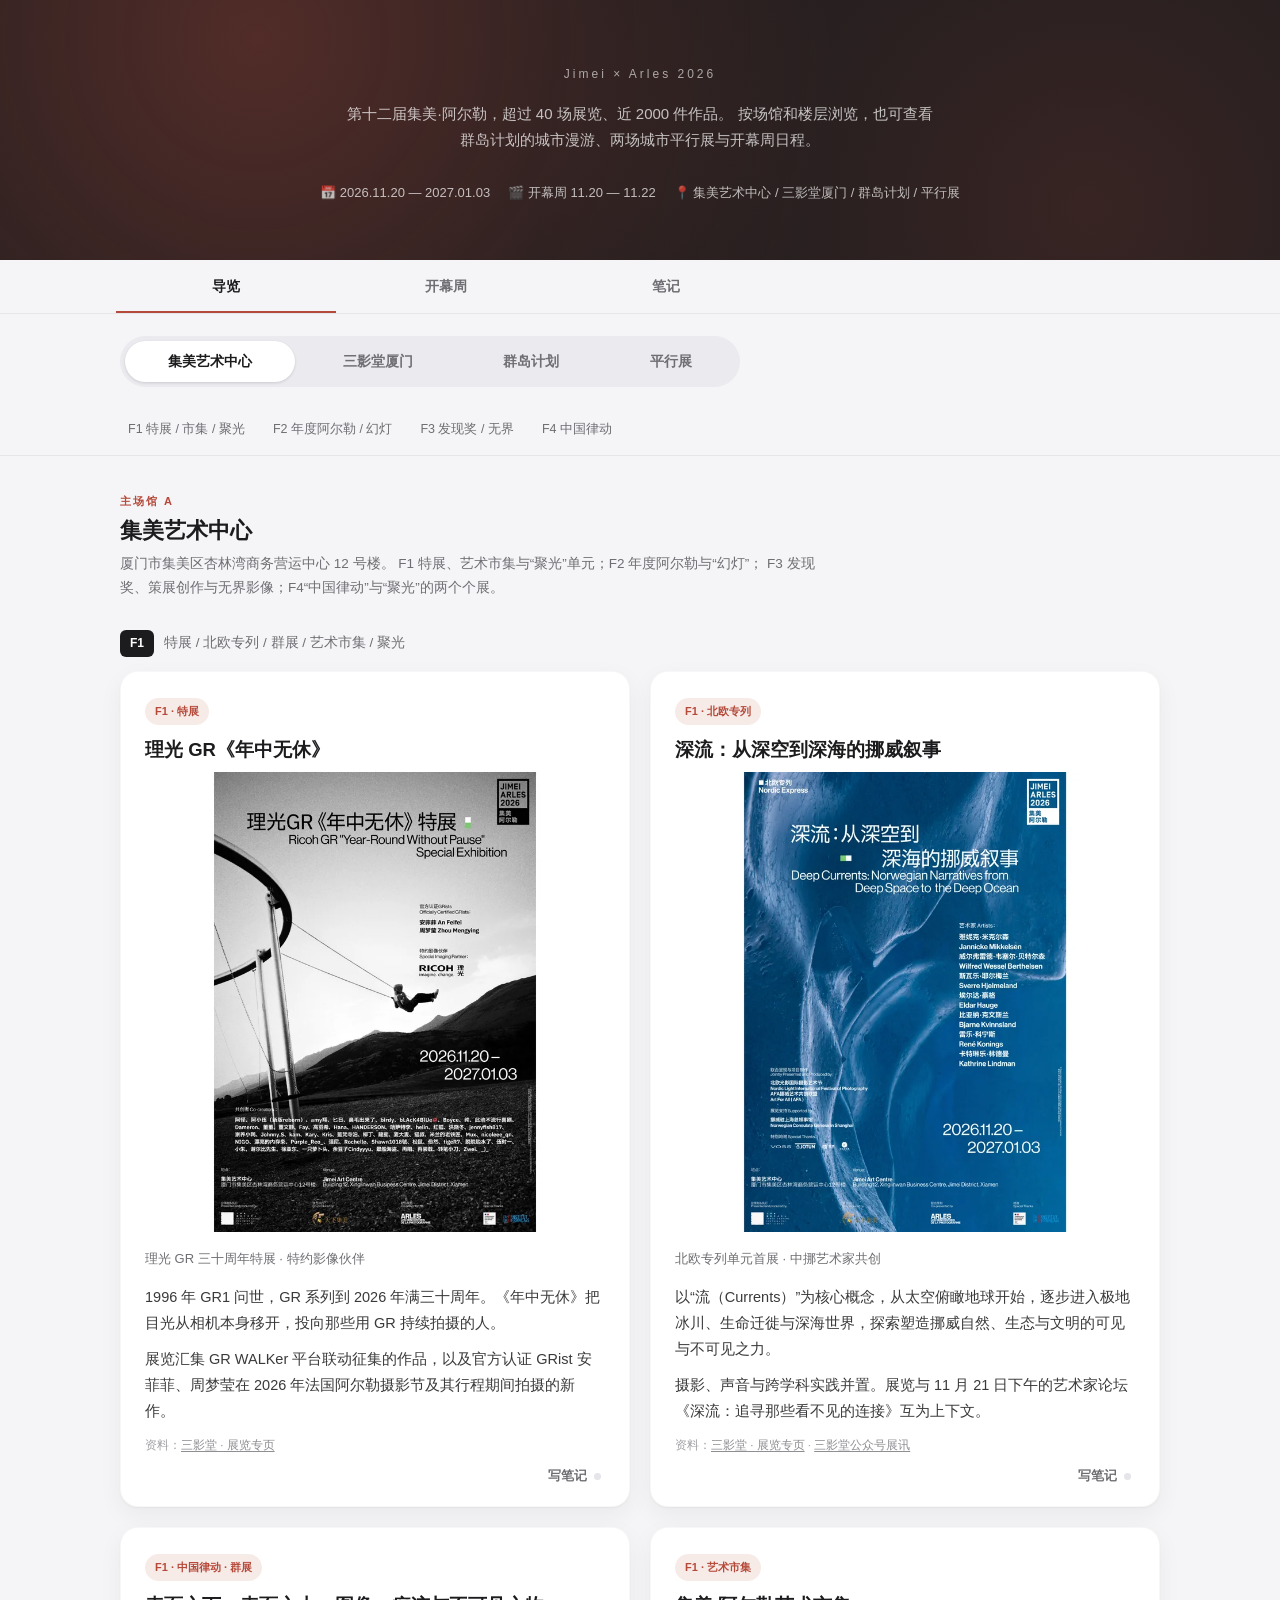
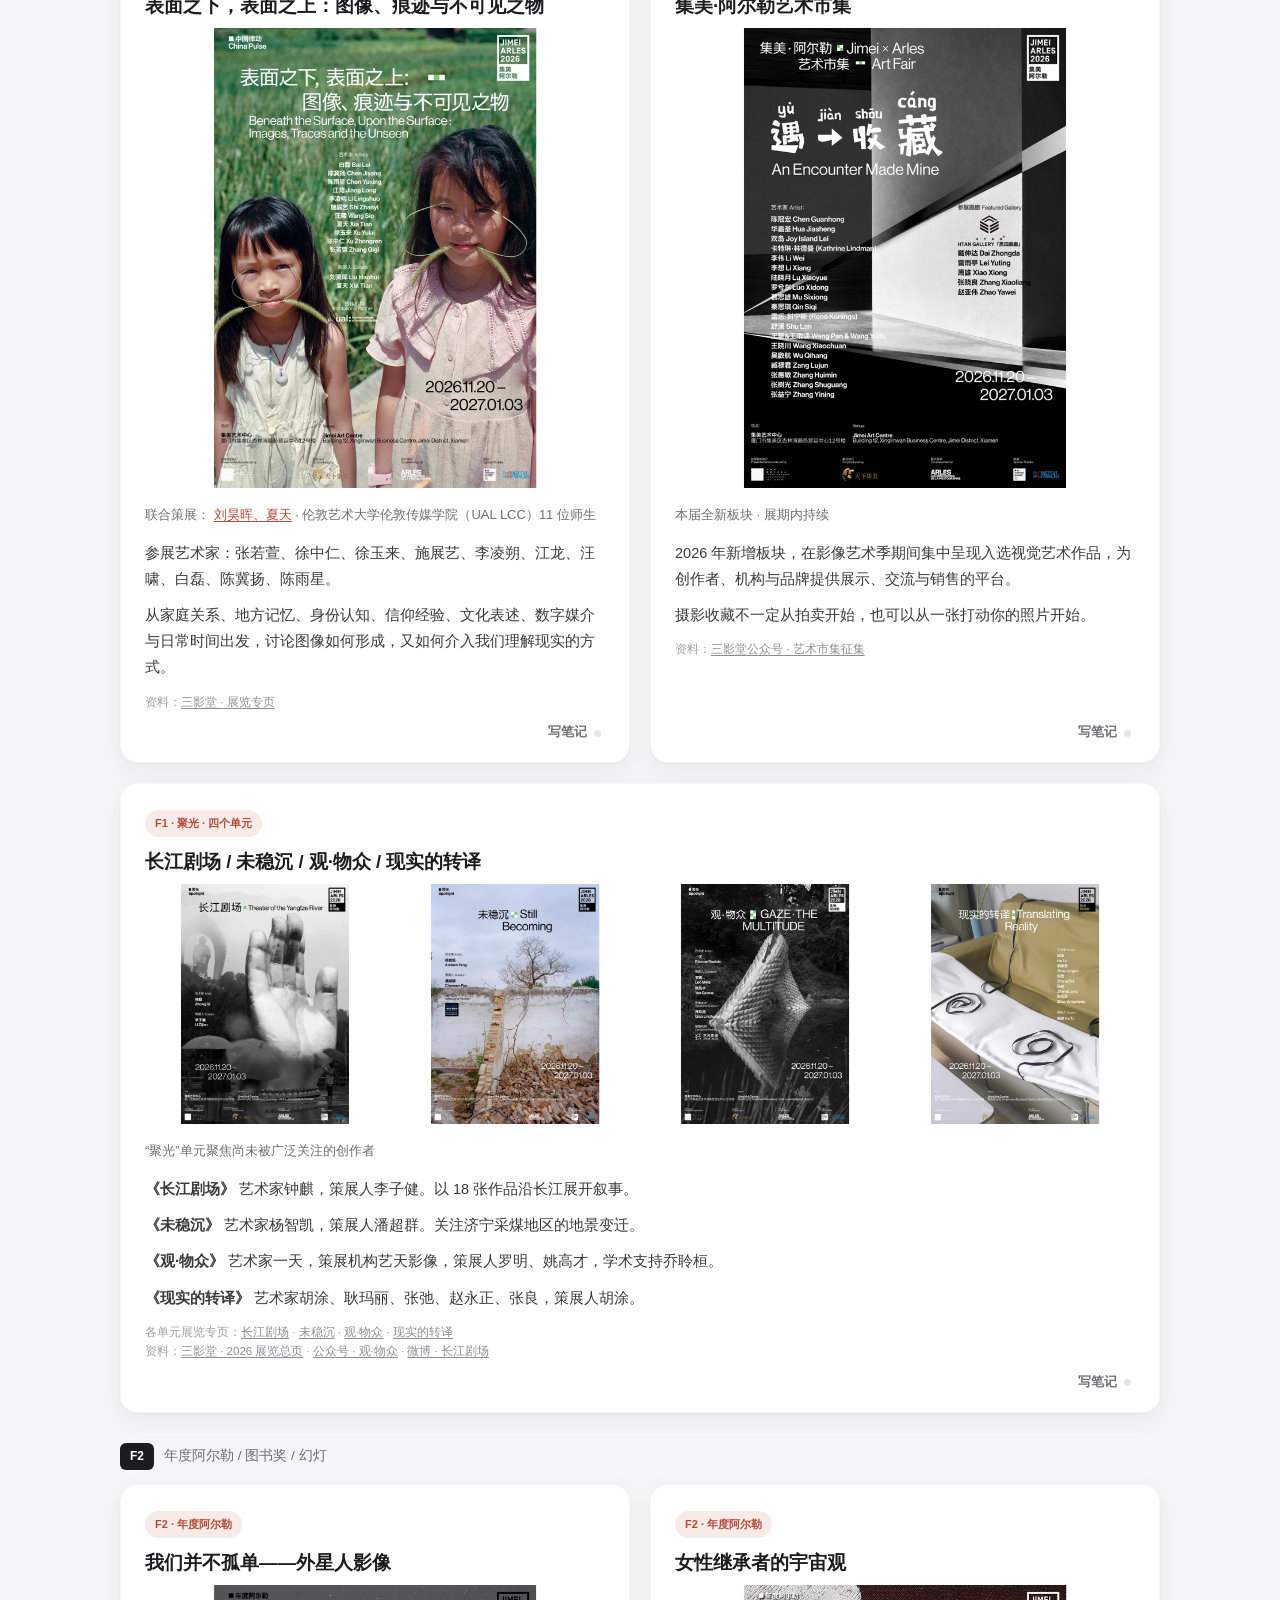
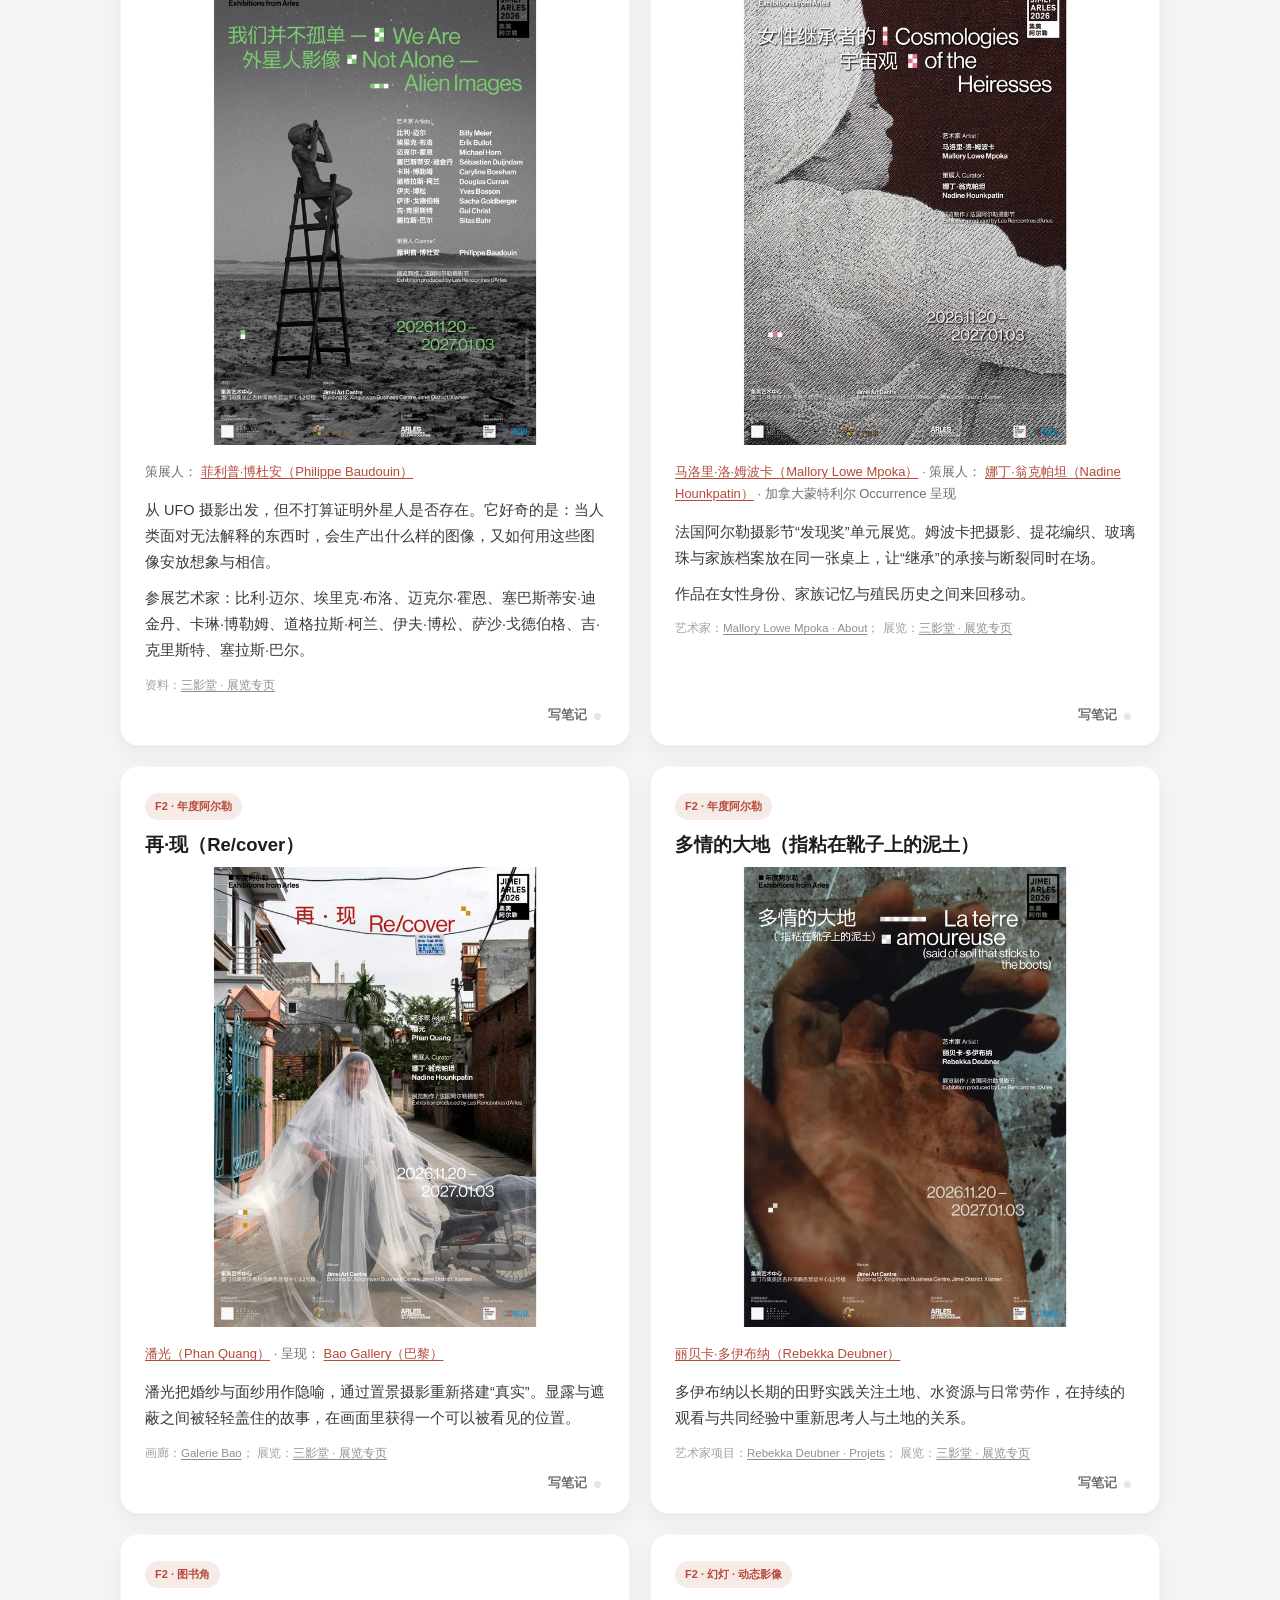
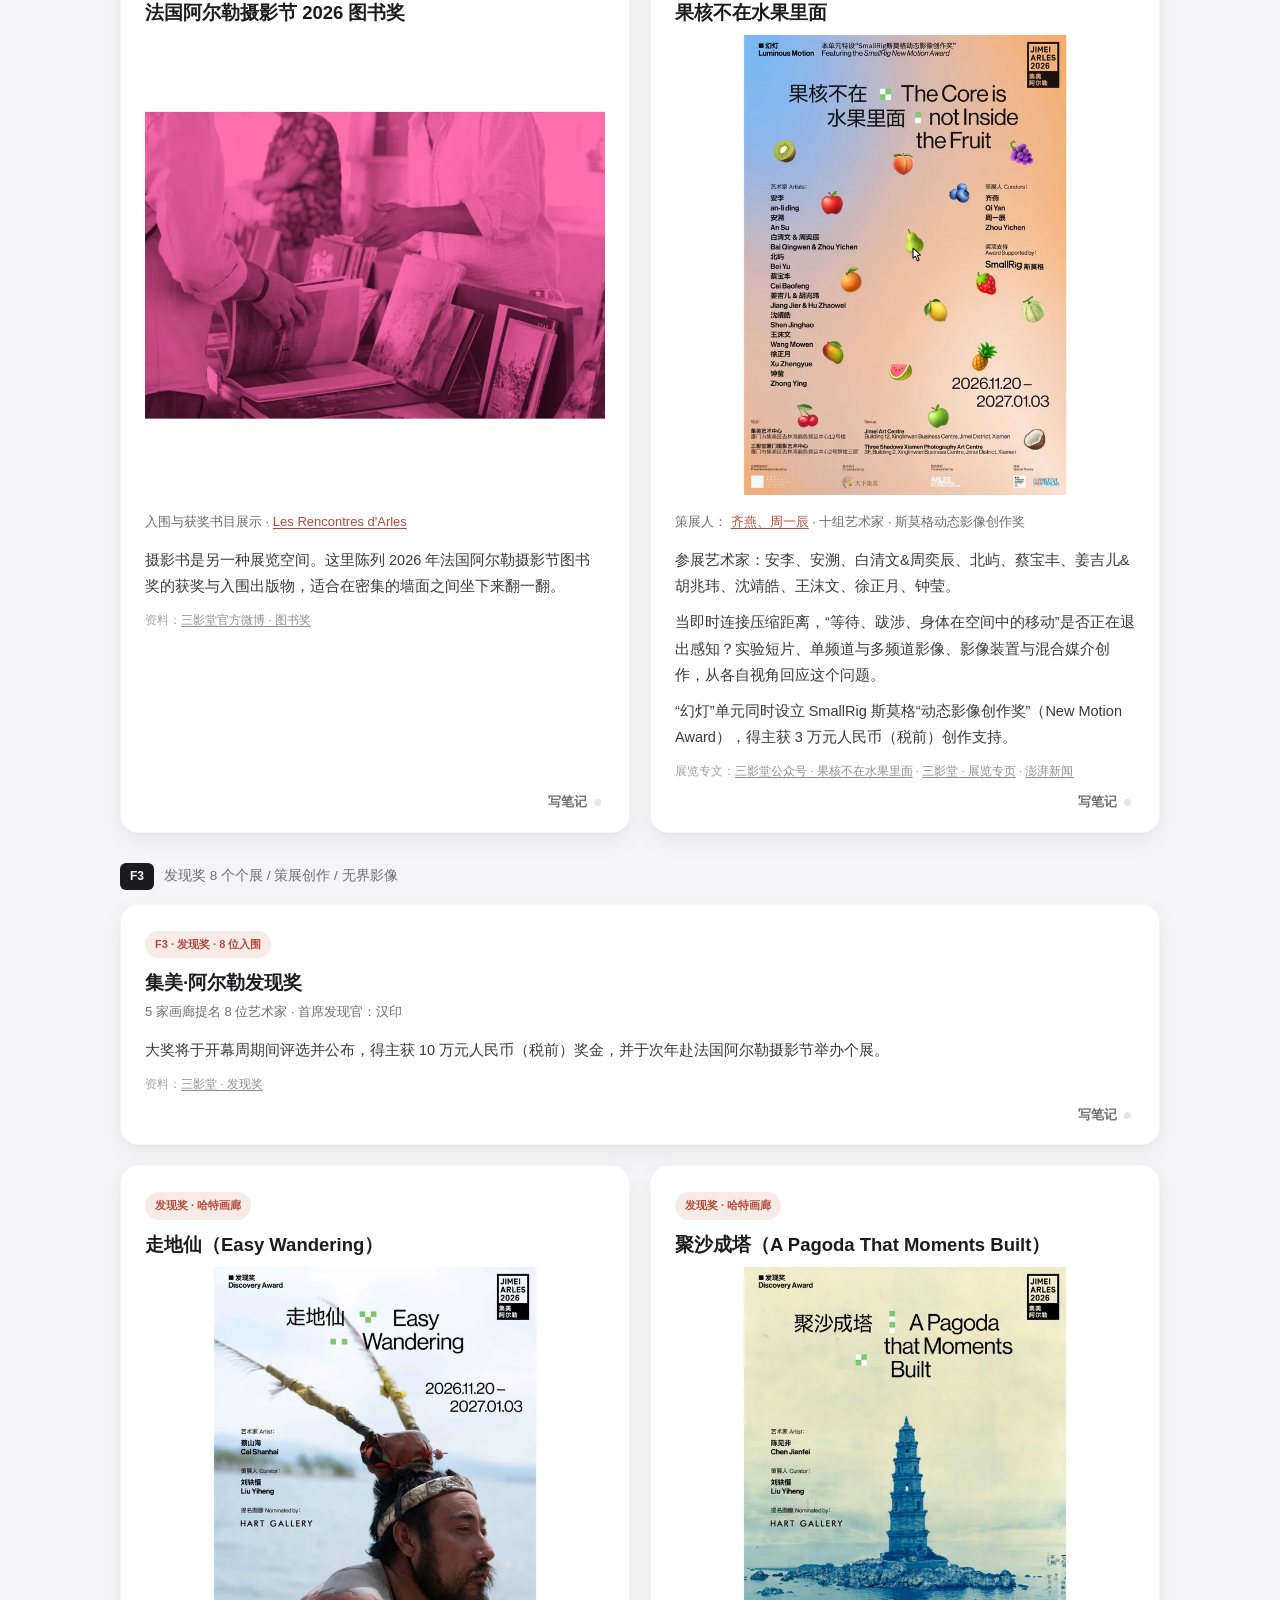
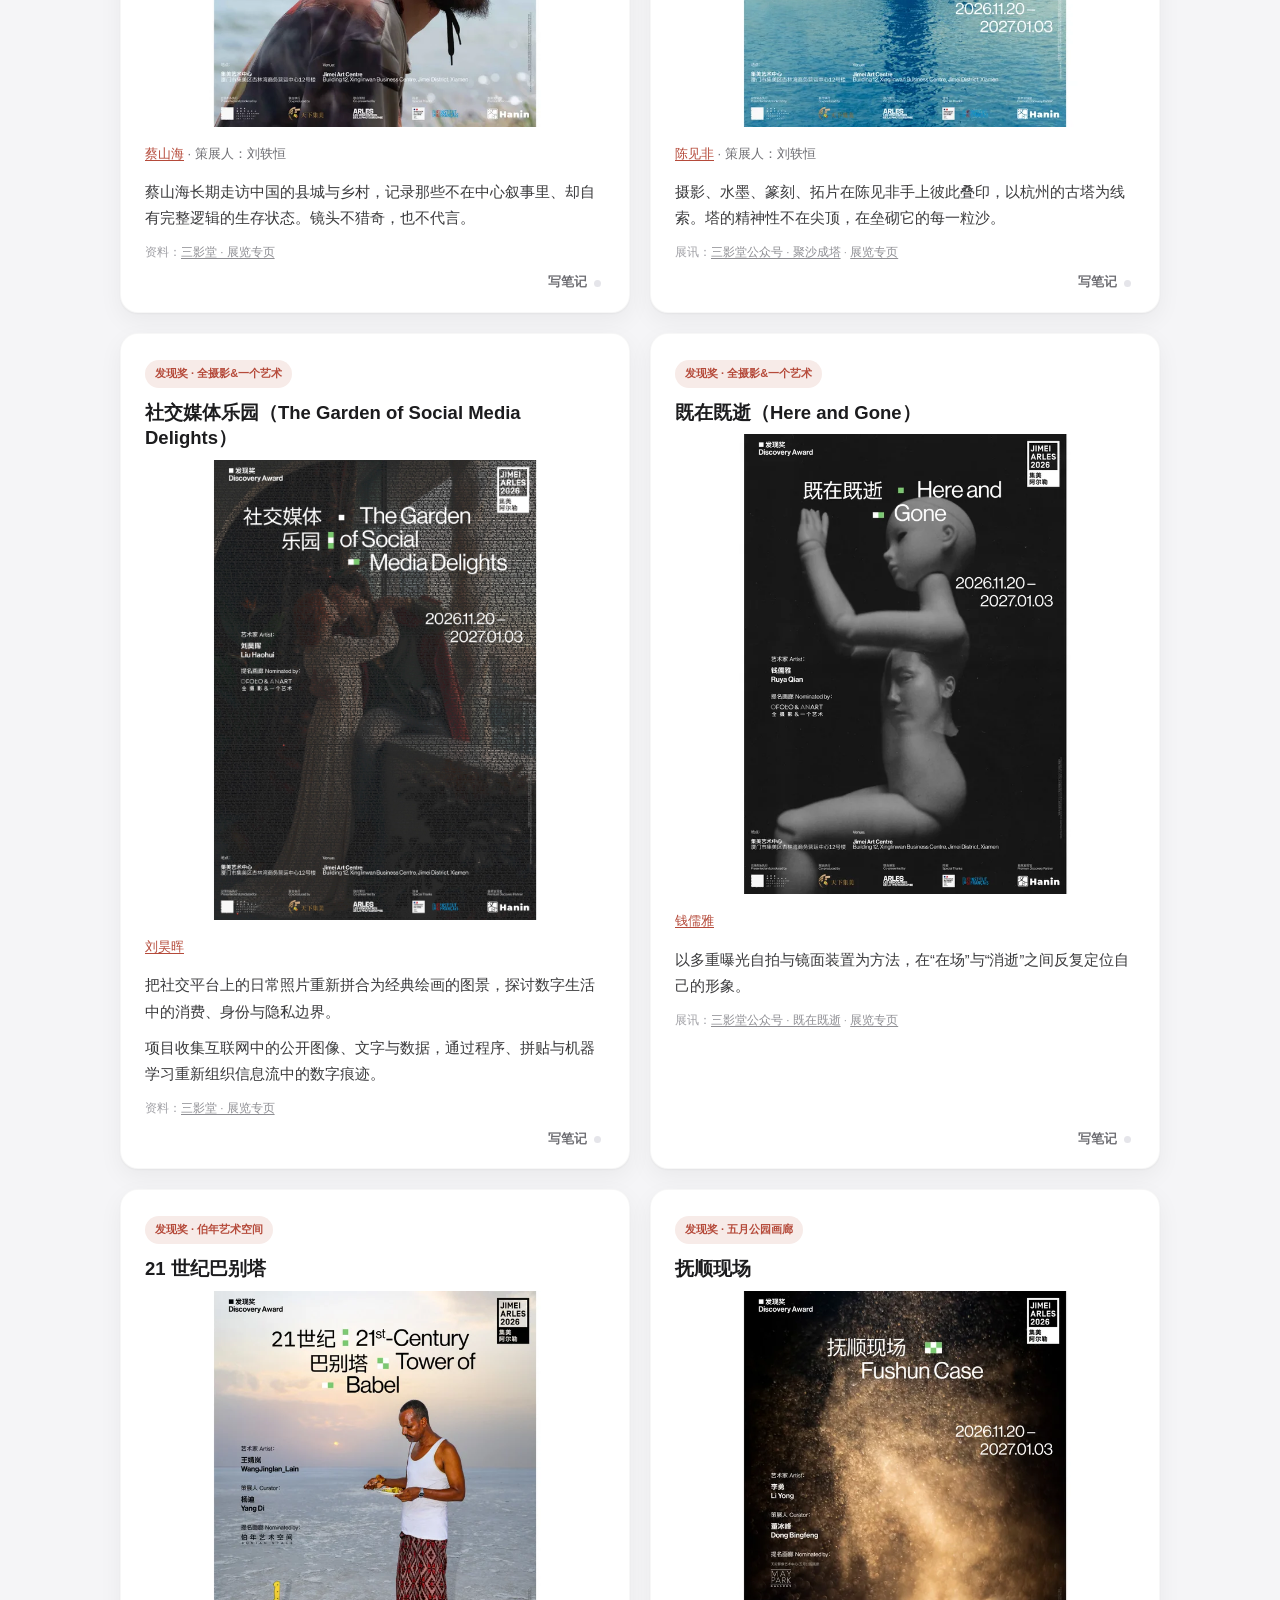
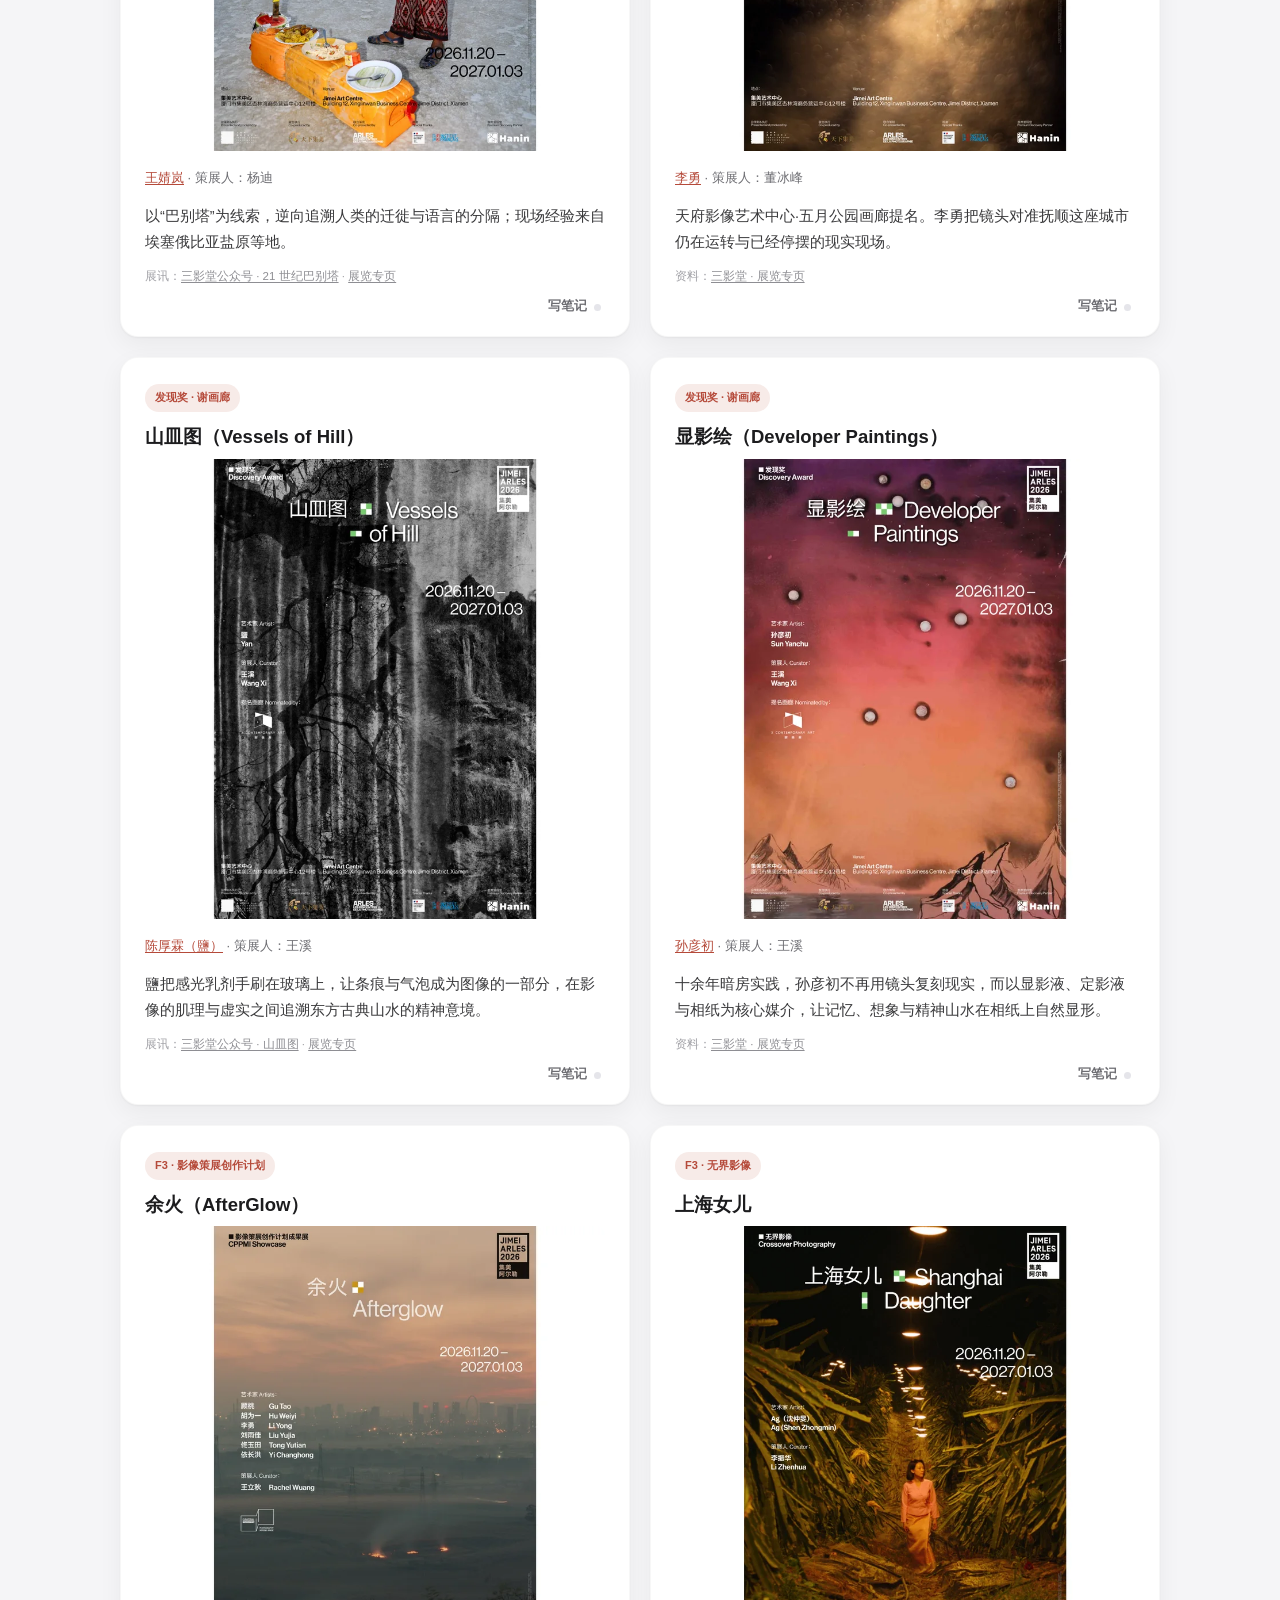
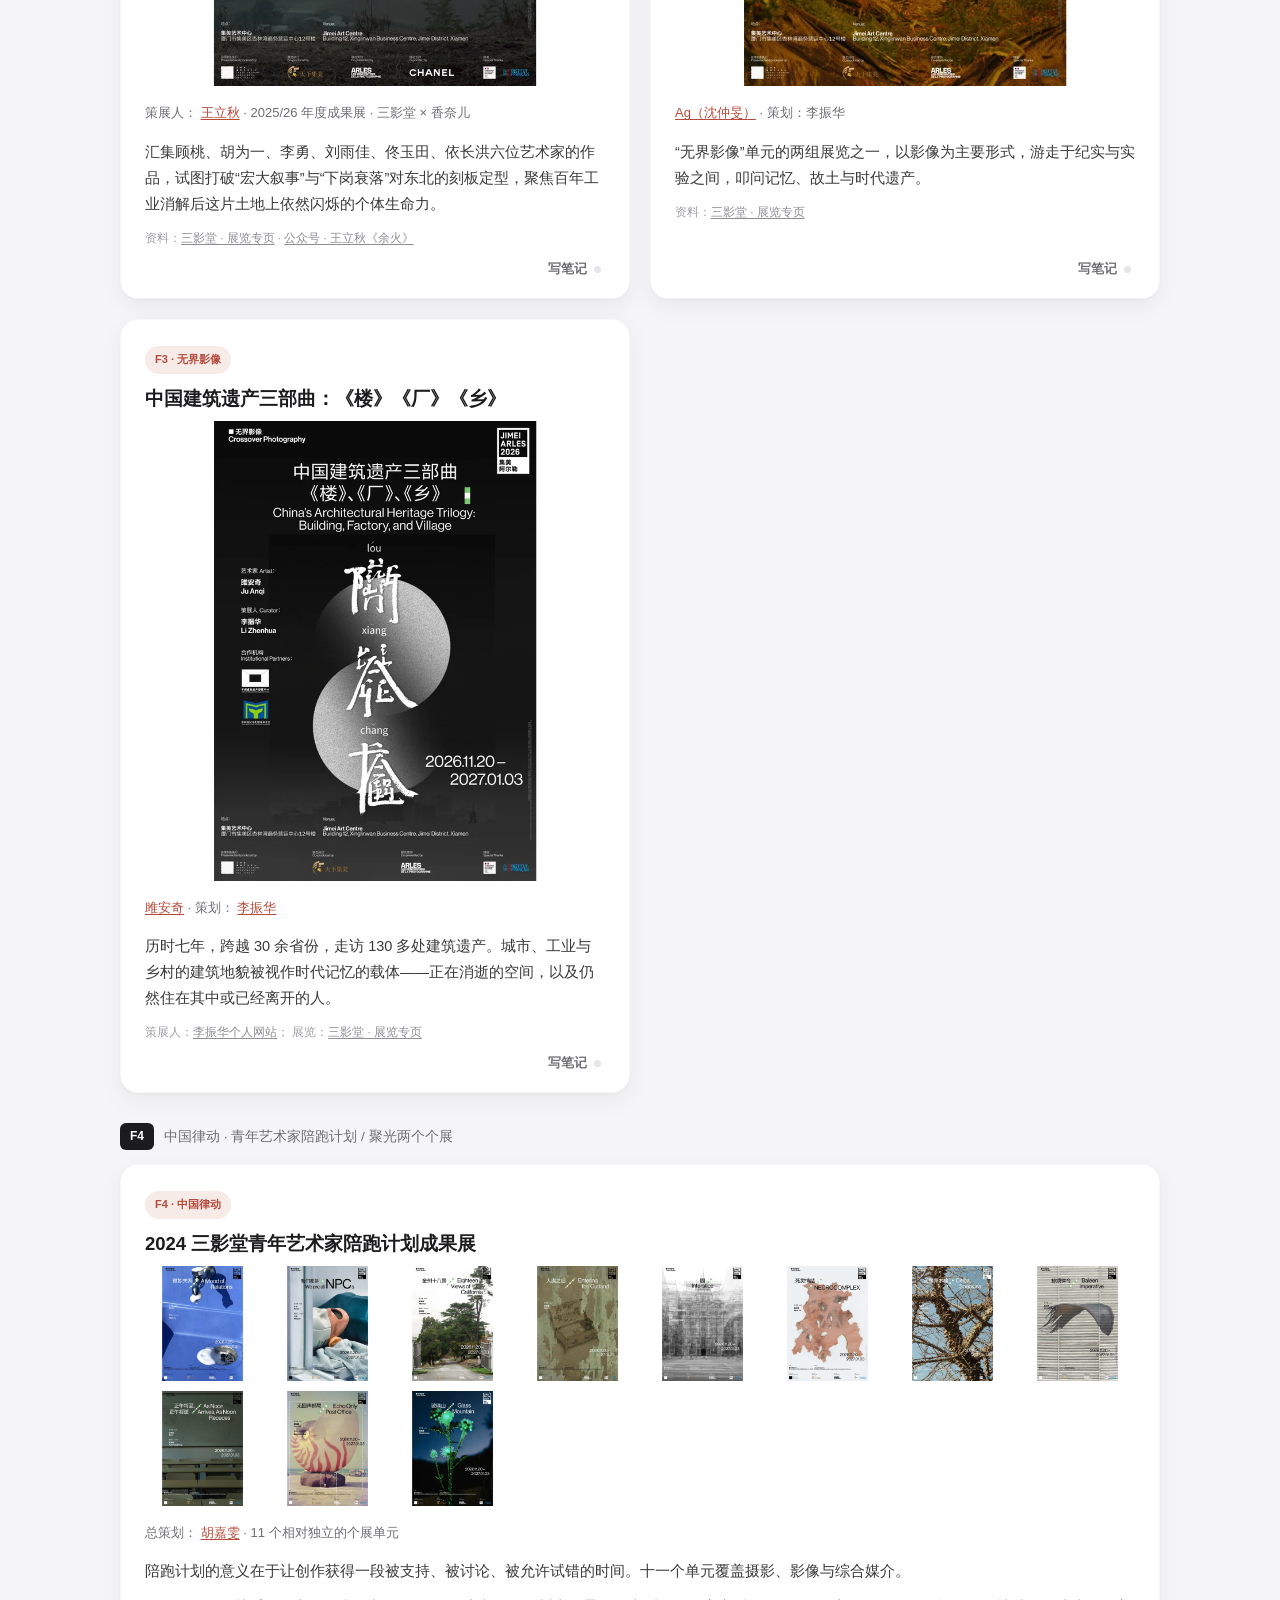
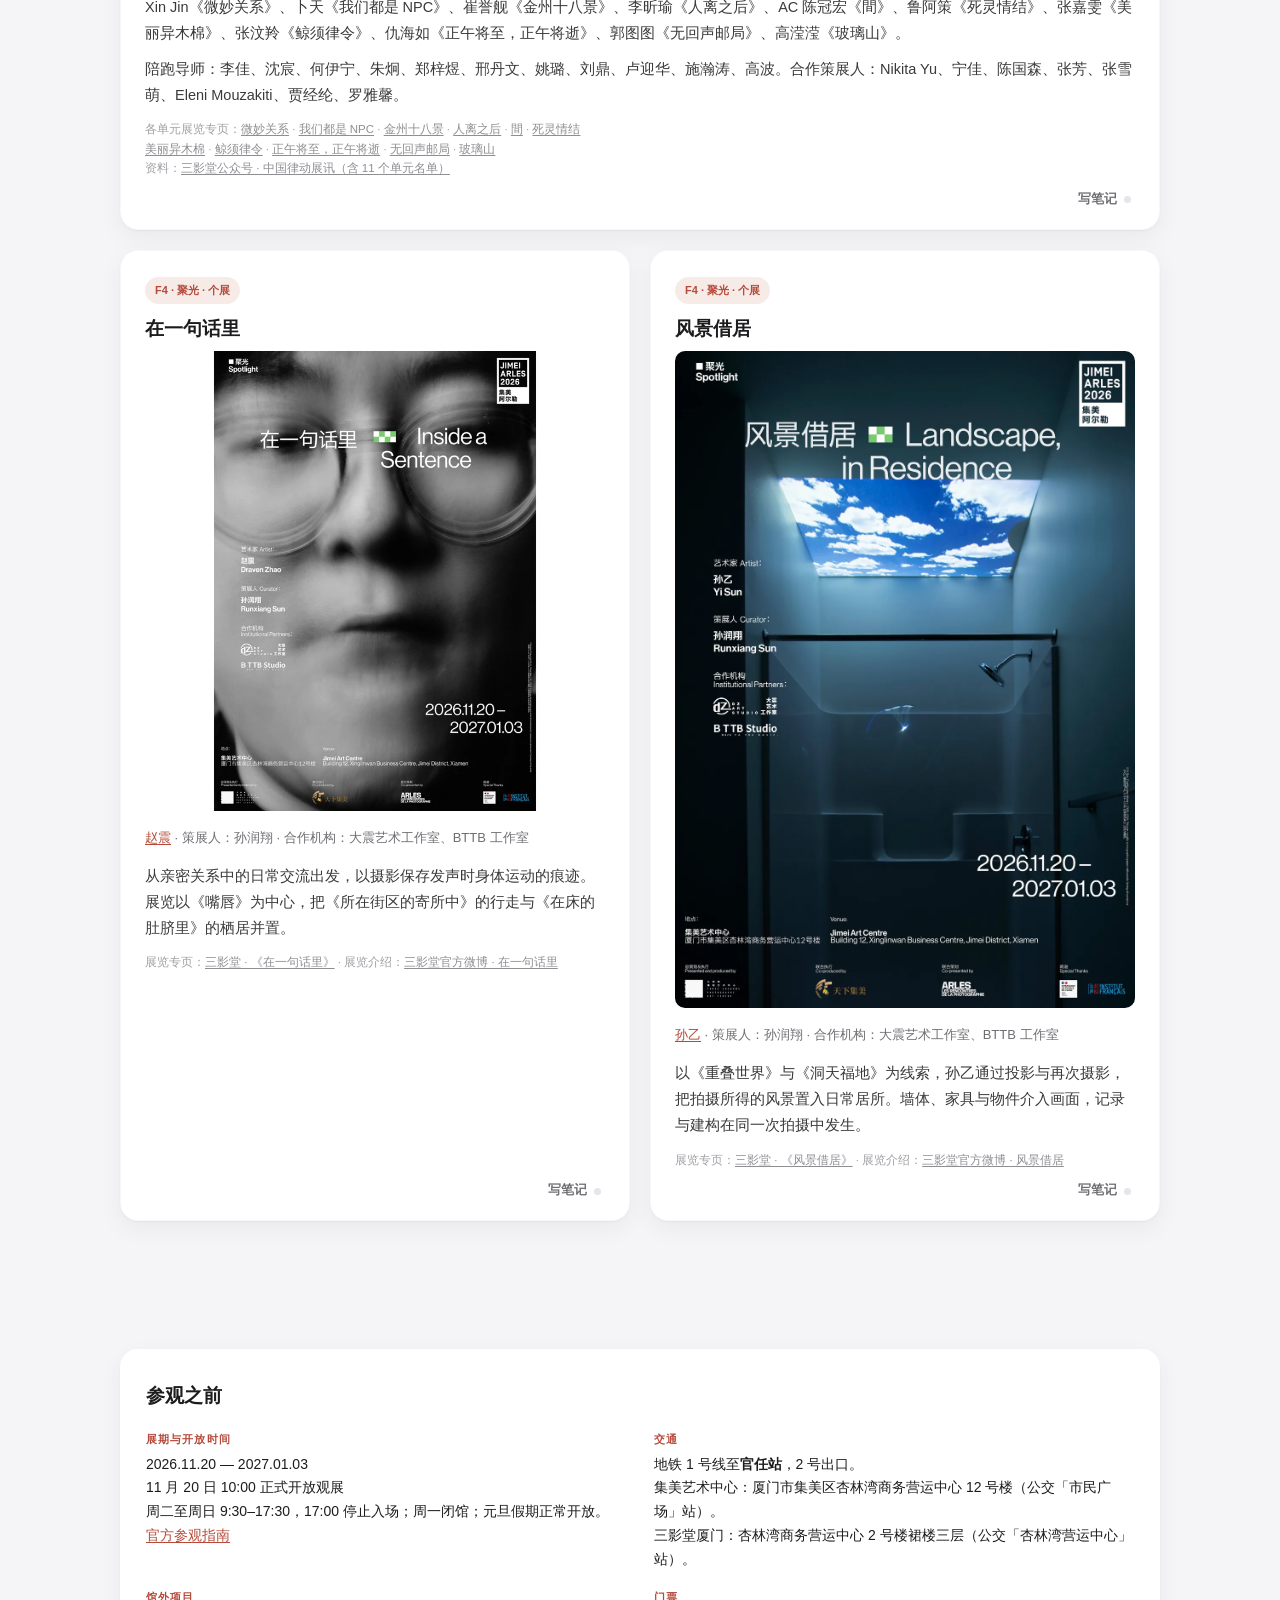
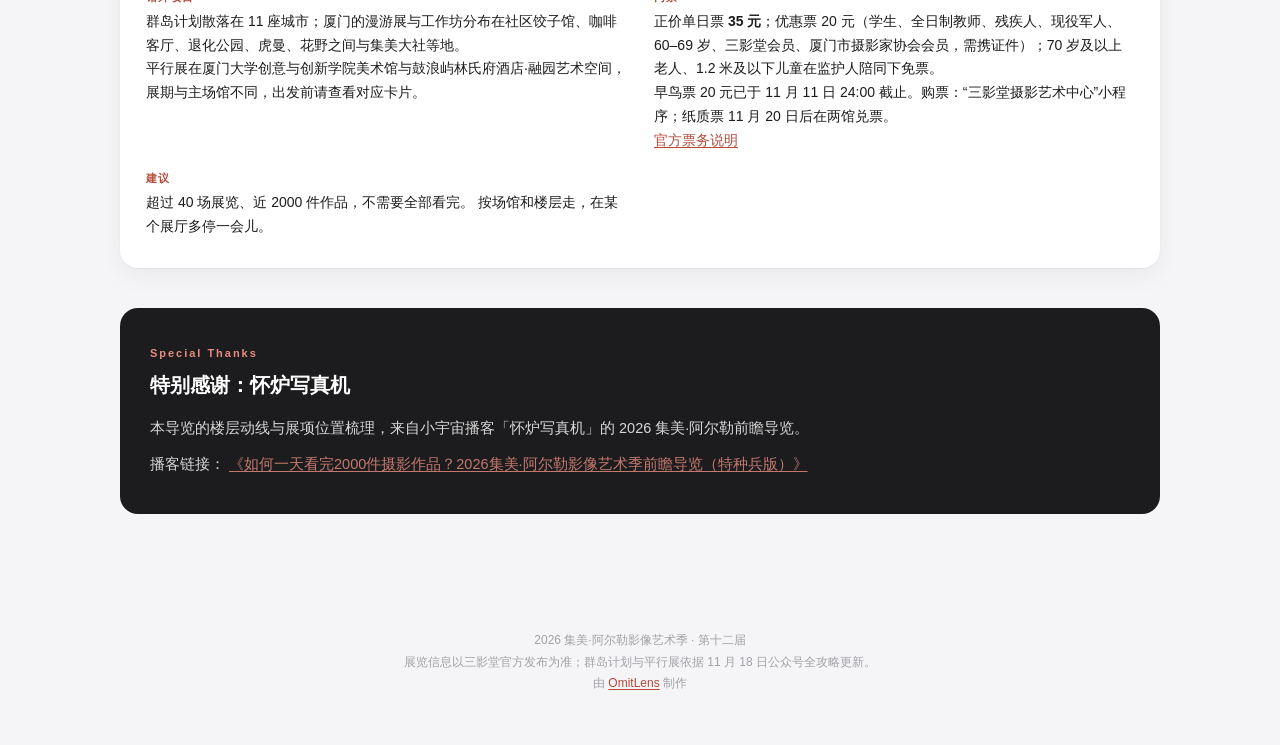
==== commit 28e91e25: "Update source links and footer attribution in index.html for clarity and accuracy" ====
--- a/2026/index.html
+++ b/2026/index.html
@@ -1262,11 +1262,12 @@
 				<div class="kicker">Opening Week · 11.20 — 11.22</div>
 				<h2>开幕周活动</h2>
 				<p>
-					开幕周（11 月 20 日至 22 日）包含开幕式、对谈讲座、公众导览、专家见面会与派对，
+					开幕周（11 月 20 日至 22 日）包含开幕式、开幕导览、对谈讲座、公众导览与专家见面会，
 					并揭晓“集美·阿尔勒发现奖”与“SmallRig 斯莫格动态影像创作奖”。
-					以下逐场时段依据官方开幕通稿整理，并参考三影堂《【开幕倒计时 3 天】11.20–11.22 开幕周活动全攻略》；
+					以下逐场时段依据三影堂《【明日开幕】2026集美·阿尔勒影像艺术季》通稿整理，并参考《【开幕倒计时 3 天】11.20–11.22 开幕周活动全攻略》；
 					导览按原文表格拆入各日。
-					<a href="https://mp.weixin.qq.com/s/zCLTfa3FOokAN1tTmWOh3g" target="_blank" rel="noopener">查看原文</a>。
+					<a href="https://mp.weixin.qq.com/s/JYz_1qRH9EdNnTEzlivLkA" target="_blank" rel="noopener">通稿原文</a> ·
+					<a href="https://mp.weixin.qq.com/s/zCLTfa3FOokAN1tTmWOh3g" target="_blank" rel="noopener">开幕周全攻略</a>。
 				</p>
 				<div class="calendar-subscribe" id="calendar-subscribe">
 					<div class="calendar-head">
@@ -1290,7 +1291,6 @@
 					<a href="#d20">11.20 周五</a>
 					<a href="#d21">11.21 周六</a>
 					<a href="#d22">11.22 周日</a>
-					<a href="#other">其他场次</a>
 					<a href="#howto">参与方式</a>
 				</nav>
 			</div>
@@ -1335,6 +1335,36 @@
 							<div class="source-note">
 								来源：<a href="https://www.threeshadows.cn/cn/jimei-arles/visit/" target="_blank" rel="noopener">三影堂 ·
 									参观页</a>
+							</div>
+						</div>
+					</div>
+
+					<div class="talk-item" data-note-id="talk-1120-opening-preview-1">
+						<div class="talk-time">10:15–11:30</div>
+						<div class="talk-content">
+							<h4>第一场：开幕导览</h4>
+							<div class="talk-meta">
+								<strong>地点</strong> 集美艺术中心
+							</div>
+							<div class="talk-note">凭 2026 集美·阿尔勒门票入场</div>
+							<div class="source-note">
+								来源：<a href="https://mp.weixin.qq.com/s/JYz_1qRH9EdNnTEzlivLkA" target="_blank" rel="noopener">三影堂 ·
+									开幕周活动安排海报（11.20）</a>
+							</div>
+						</div>
+					</div>
+
+					<div class="talk-item" data-note-id="talk-1120-opening-preview-2">
+						<div class="talk-time">11:35–12:25</div>
+						<div class="talk-content">
+							<h4>第二场：开幕导览</h4>
+							<div class="talk-meta">
+								<strong>地点</strong> 三影堂厦门摄影艺术中心
+							</div>
+							<div class="talk-note">凭 2026 集美·阿尔勒门票入场</div>
+							<div class="source-note">
+								来源：<a href="https://mp.weixin.qq.com/s/JYz_1qRH9EdNnTEzlivLkA" target="_blank" rel="noopener">三影堂 ·
+									开幕周活动安排海报（11.20）</a>
 							</div>
 						</div>
 					</div>
@@ -1741,27 +1771,6 @@
 							<div class="source-note">
 								来源：<a href="https://mp.weixin.qq.com/s/zCLTfa3FOokAN1tTmWOh3g" target="_blank" rel="noopener">三影堂公众号 ·
 									开幕周活动全攻略</a>
-							</div>
-						</div>
-					</div>
-				</div>
-			</div>
-
-			<div class="day-block" id="other">
-				<div class="day-head">
-					<span class="day">其他场次</span><span class="date">开幕派对</span>
-				</div>
-				<div class="talk-list">
-					<div class="talk-item" data-note-id="talk-tbd-opening-party">
-						<div class="talk-time">开幕周内</div>
-						<div class="talk-content">
-							<h4>开幕派对</h4>
-							<div class="talk-desc">
-								官方通稿将派对列入开幕周活动，具体安排以现场公告为准。
-							</div>
-							<div class="source-note">
-								来源：<a href="https://www.threeshadows.cn/cn/jimei-arles/" target="_blank" rel="noopener">三影堂 · 2026
-									集美·阿尔勒官方页</a>
 							</div>
 						</div>
 					</div>
@@ -1811,9 +1820,10 @@
 					<li>展期、开放时间、票价、兑票方式：以三影堂官网"参观"页为准。</li>
 					<li>发现奖 8 位入围者、各单元展览构成：以三影堂 2026 展览总页与各展讯原文为准。</li>
 					<li>楼层分布来自播客「怀炉写真机」与官方展讯的交叉比对，现场仍以标识为准。</li>
-					<li>开幕周逐场时段、地点、嘉宾与语言：依据官方开幕通稿整理，并参考三影堂公众号《【开幕倒计时 3 天】11.20–11.22 开幕周活动全攻略》，<a
+					<li>开幕周逐场时段、地点、嘉宾与语言：依据三影堂公众号《【明日开幕】2026集美·阿尔勒影像艺术季》通稿整理<a
+							href="https://mp.weixin.qq.com/s/JYz_1qRH9EdNnTEzlivLkA" target="_blank"
+							rel="noopener">通稿链接</a>，并参考《【开幕倒计时 3 天】11.20–11.22 开幕周活动全攻略》<a
 							href="https://mp.weixin.qq.com/s/zCLTfa3FOokAN1tTmWOh3g" target="_blank" rel="noopener">原文链接</a>。</li>
-					<li>派对安排以现场公告为准。</li>
 					<li>群岛计划的特别策划、漫游展、艺生活与城市站：依据三影堂公众号《【开幕倒计时 2 天】群岛计划城市漫游全攻略已生成》补入，<a
 							href="https://mp.weixin.qq.com/s/XIGpTMTdc6FJH-eXImxyJg" target="_blank" rel="noopener">原文链接</a>；城市站名单与 GR
 						Walk 具体日期原文以图片矩阵呈现，本页不代为列出。</li>
@@ -1863,6 +1873,7 @@
 	<footer>
 		2026 集美·阿尔勒影像艺术季 · 第十二届<br>
 		展览信息以三影堂官方发布为准；群岛计划与平行展依据 11 月 18 日公众号全攻略更新。<br>
+		由 <a href="https://omitlens.com" target="_blank" rel="noopener">OmitLens</a> 制作
 	</footer>
 
 	<div id="note-overlay" class="note-overlay"></div>
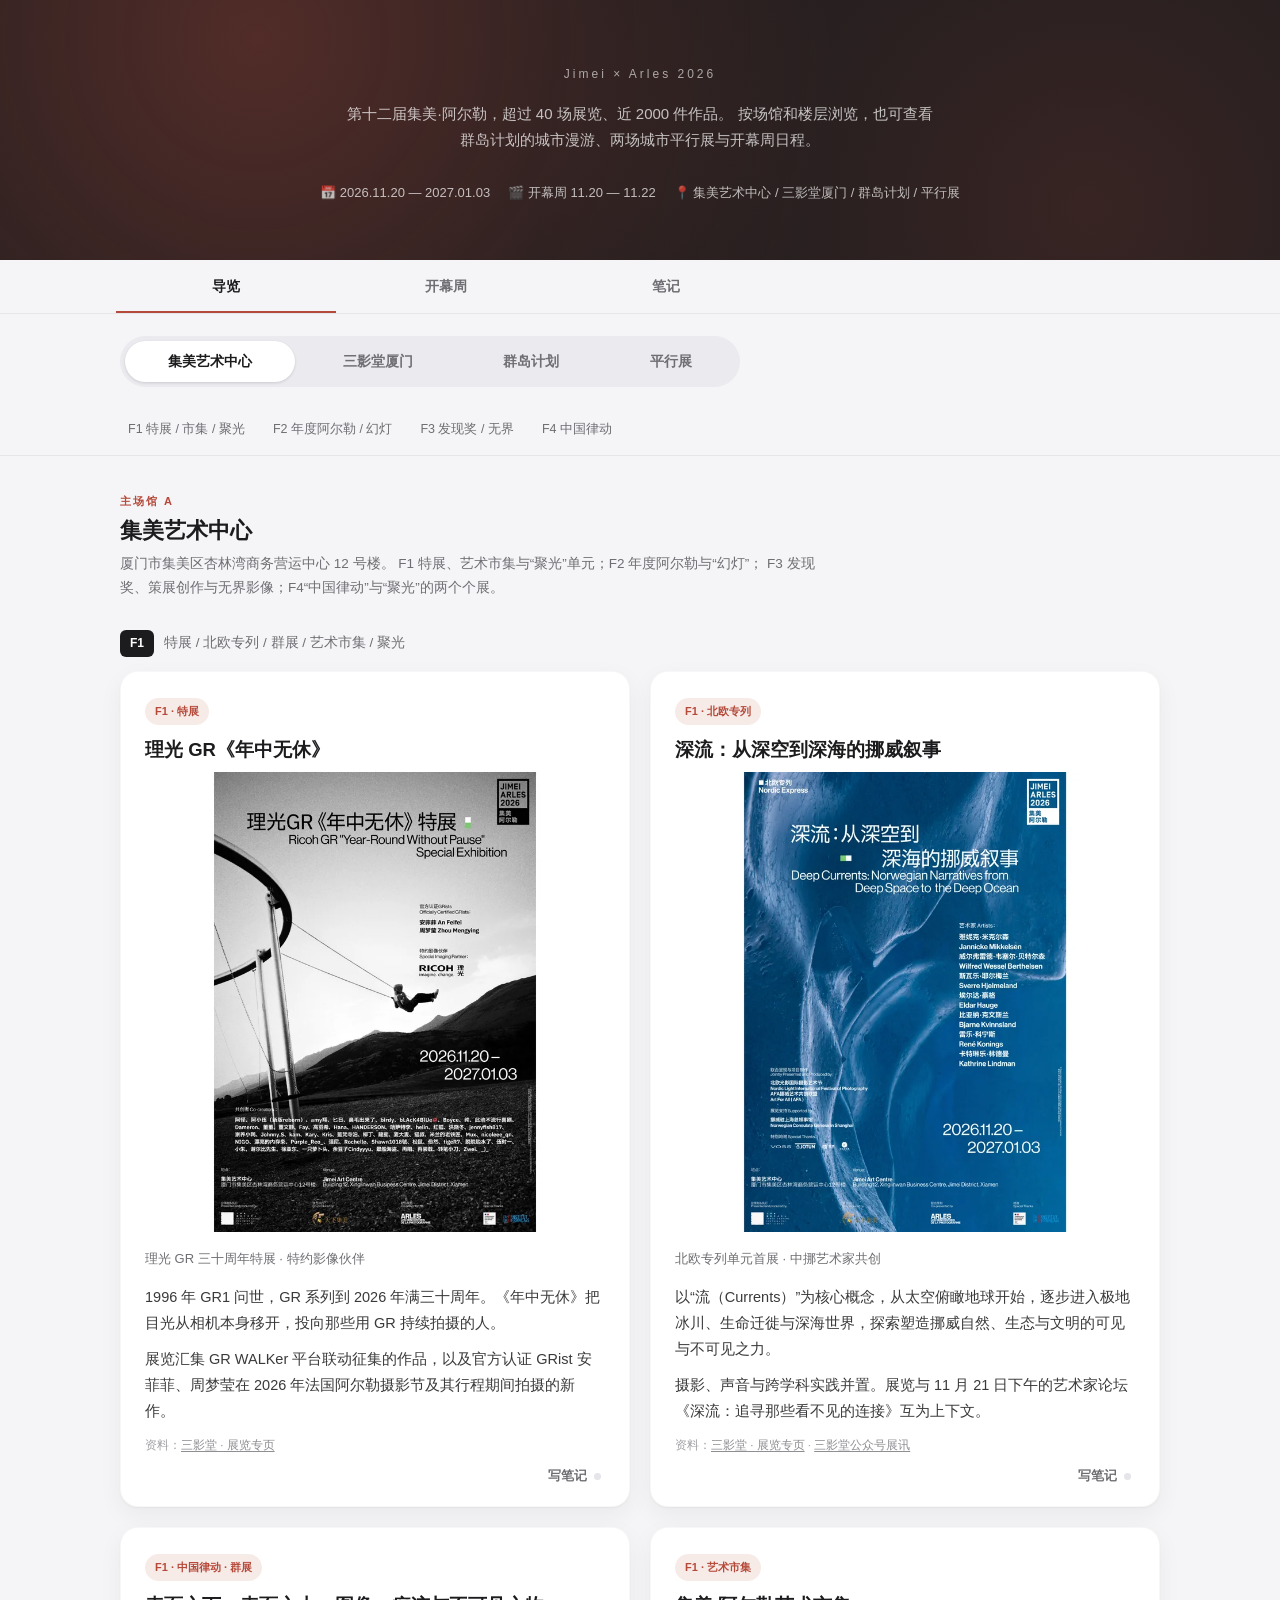
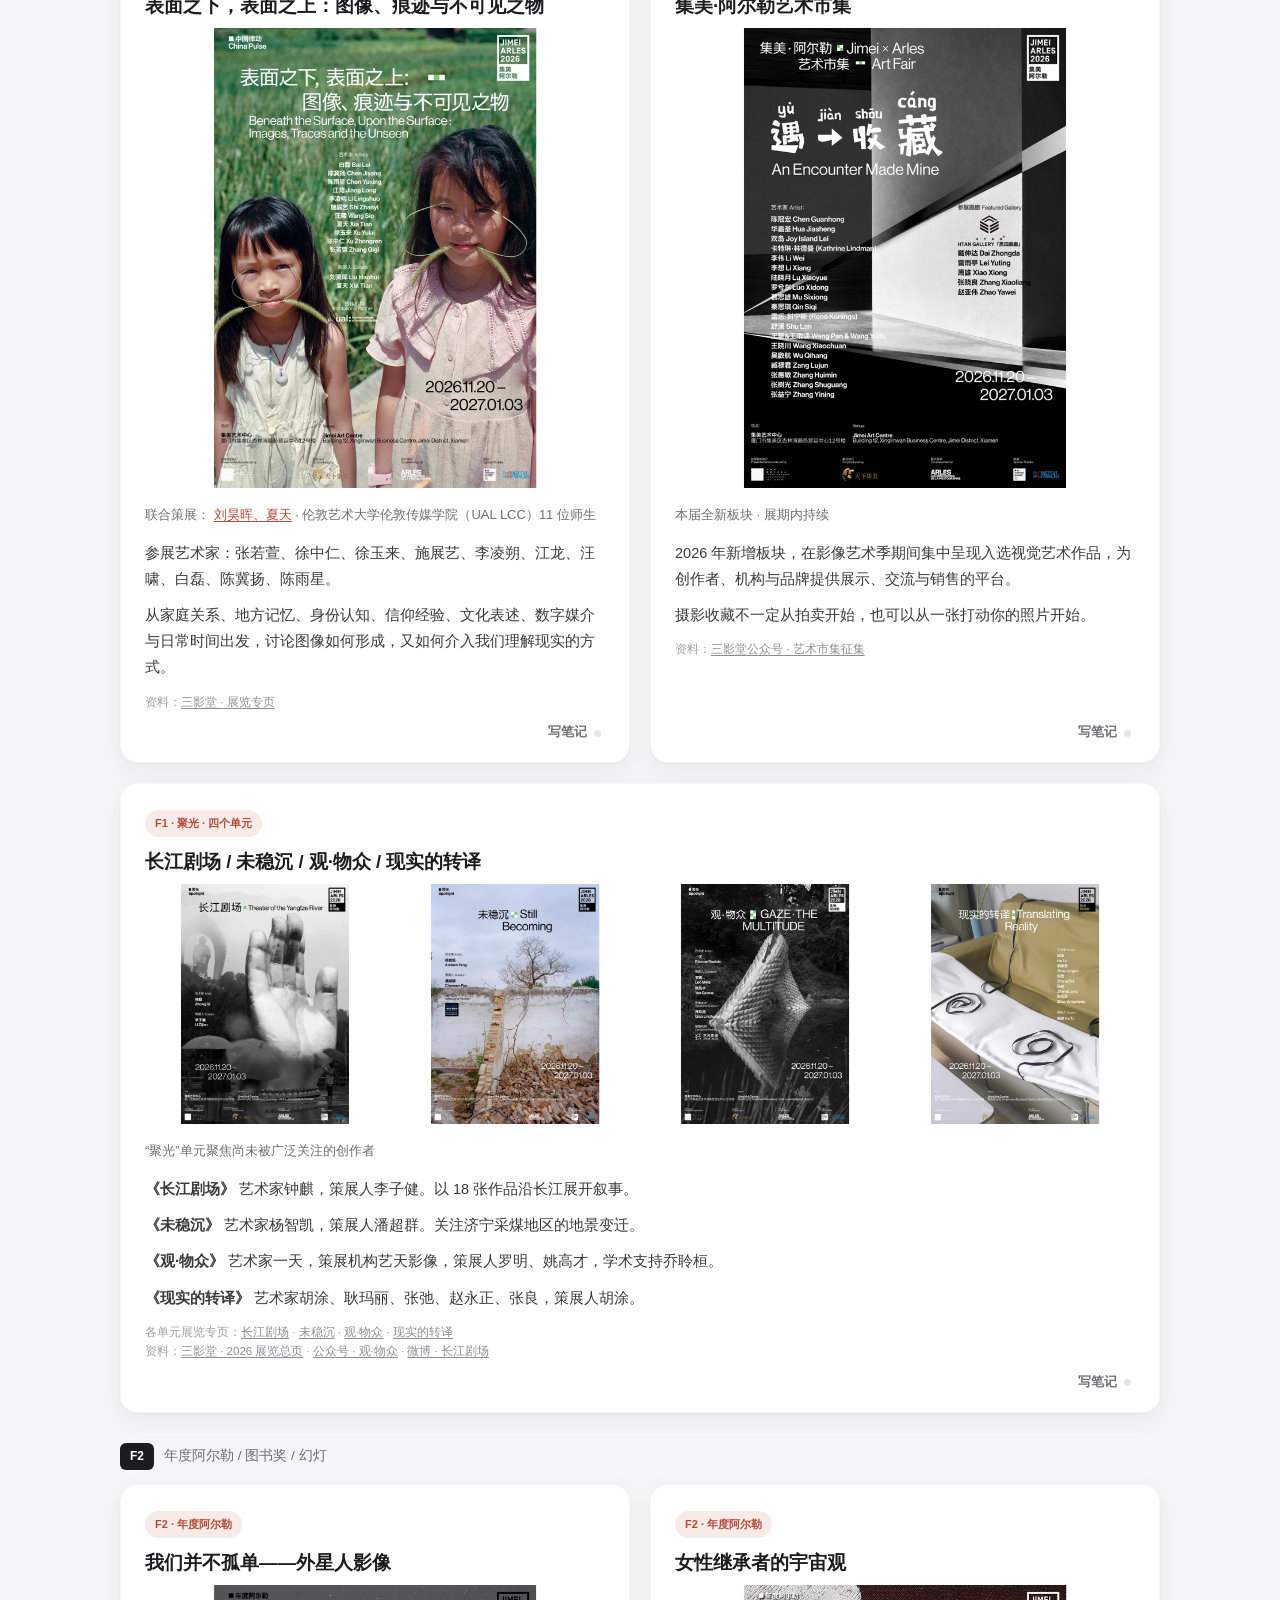
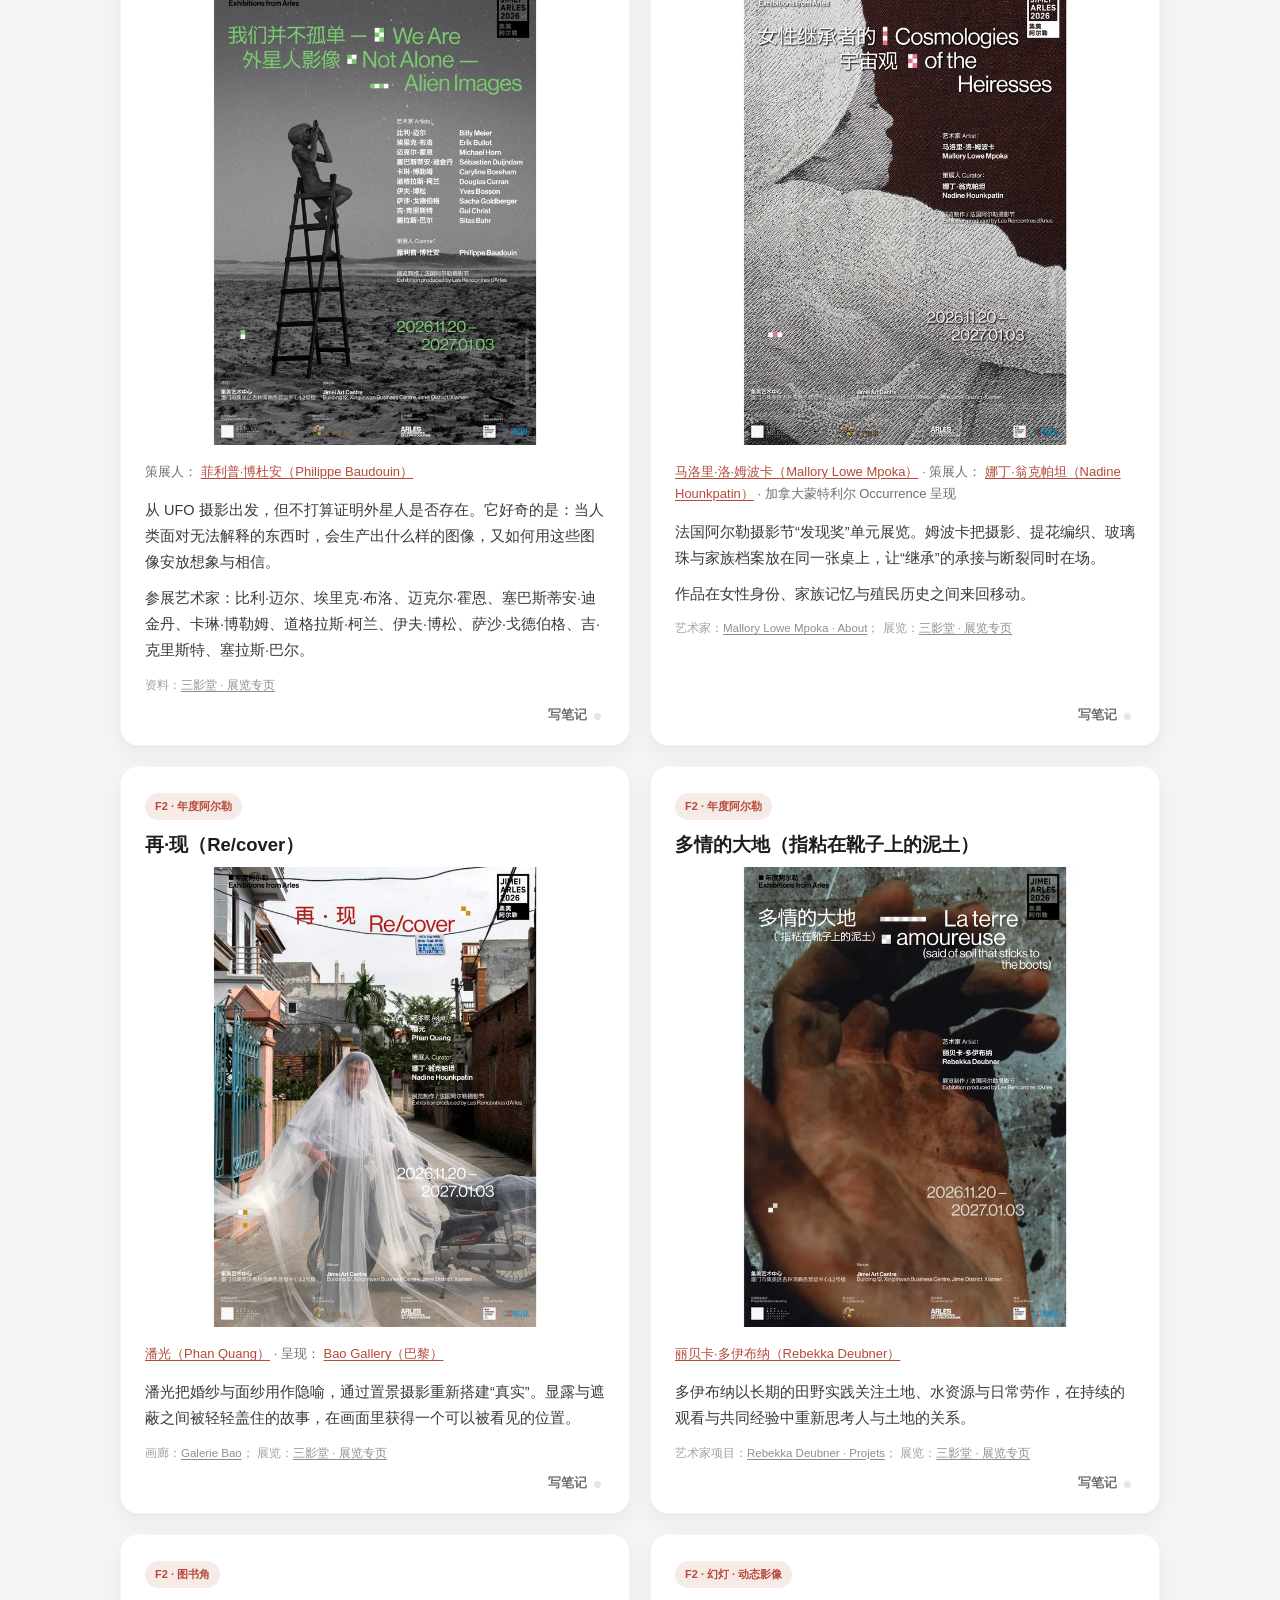
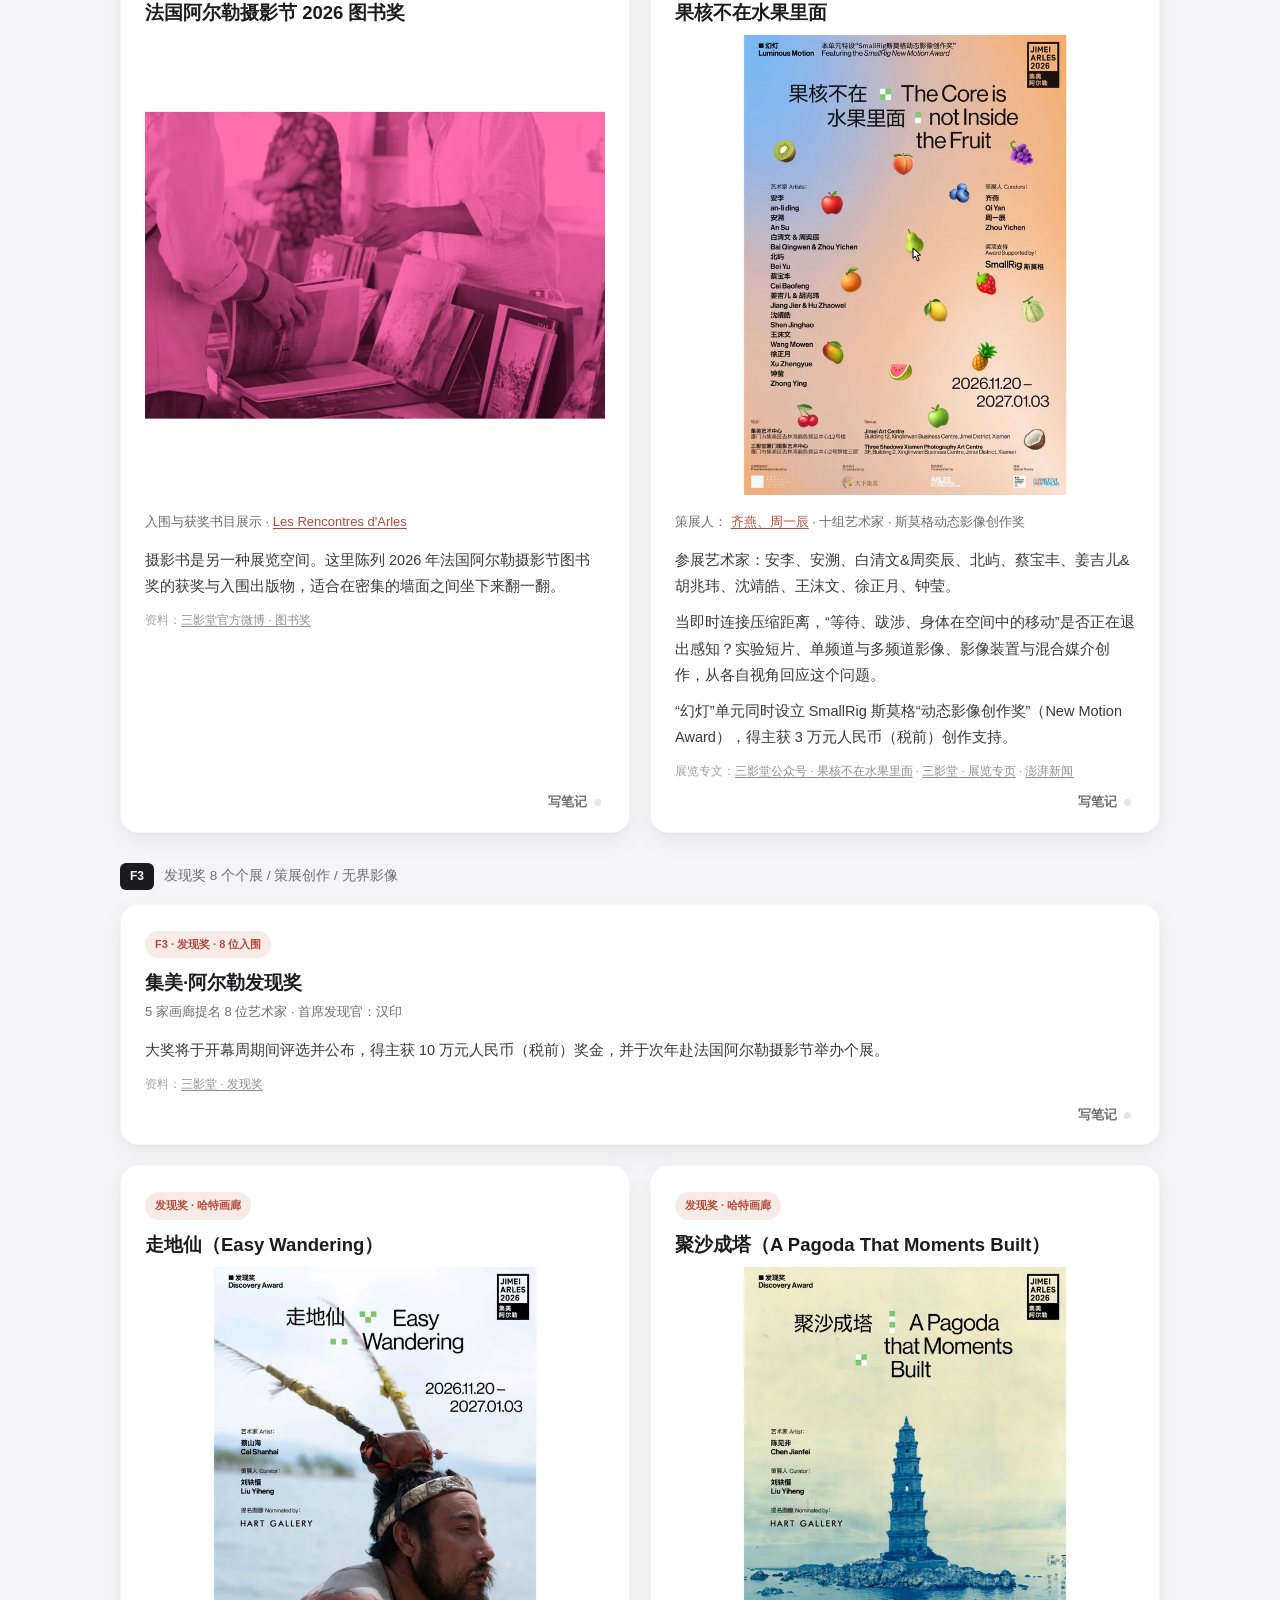
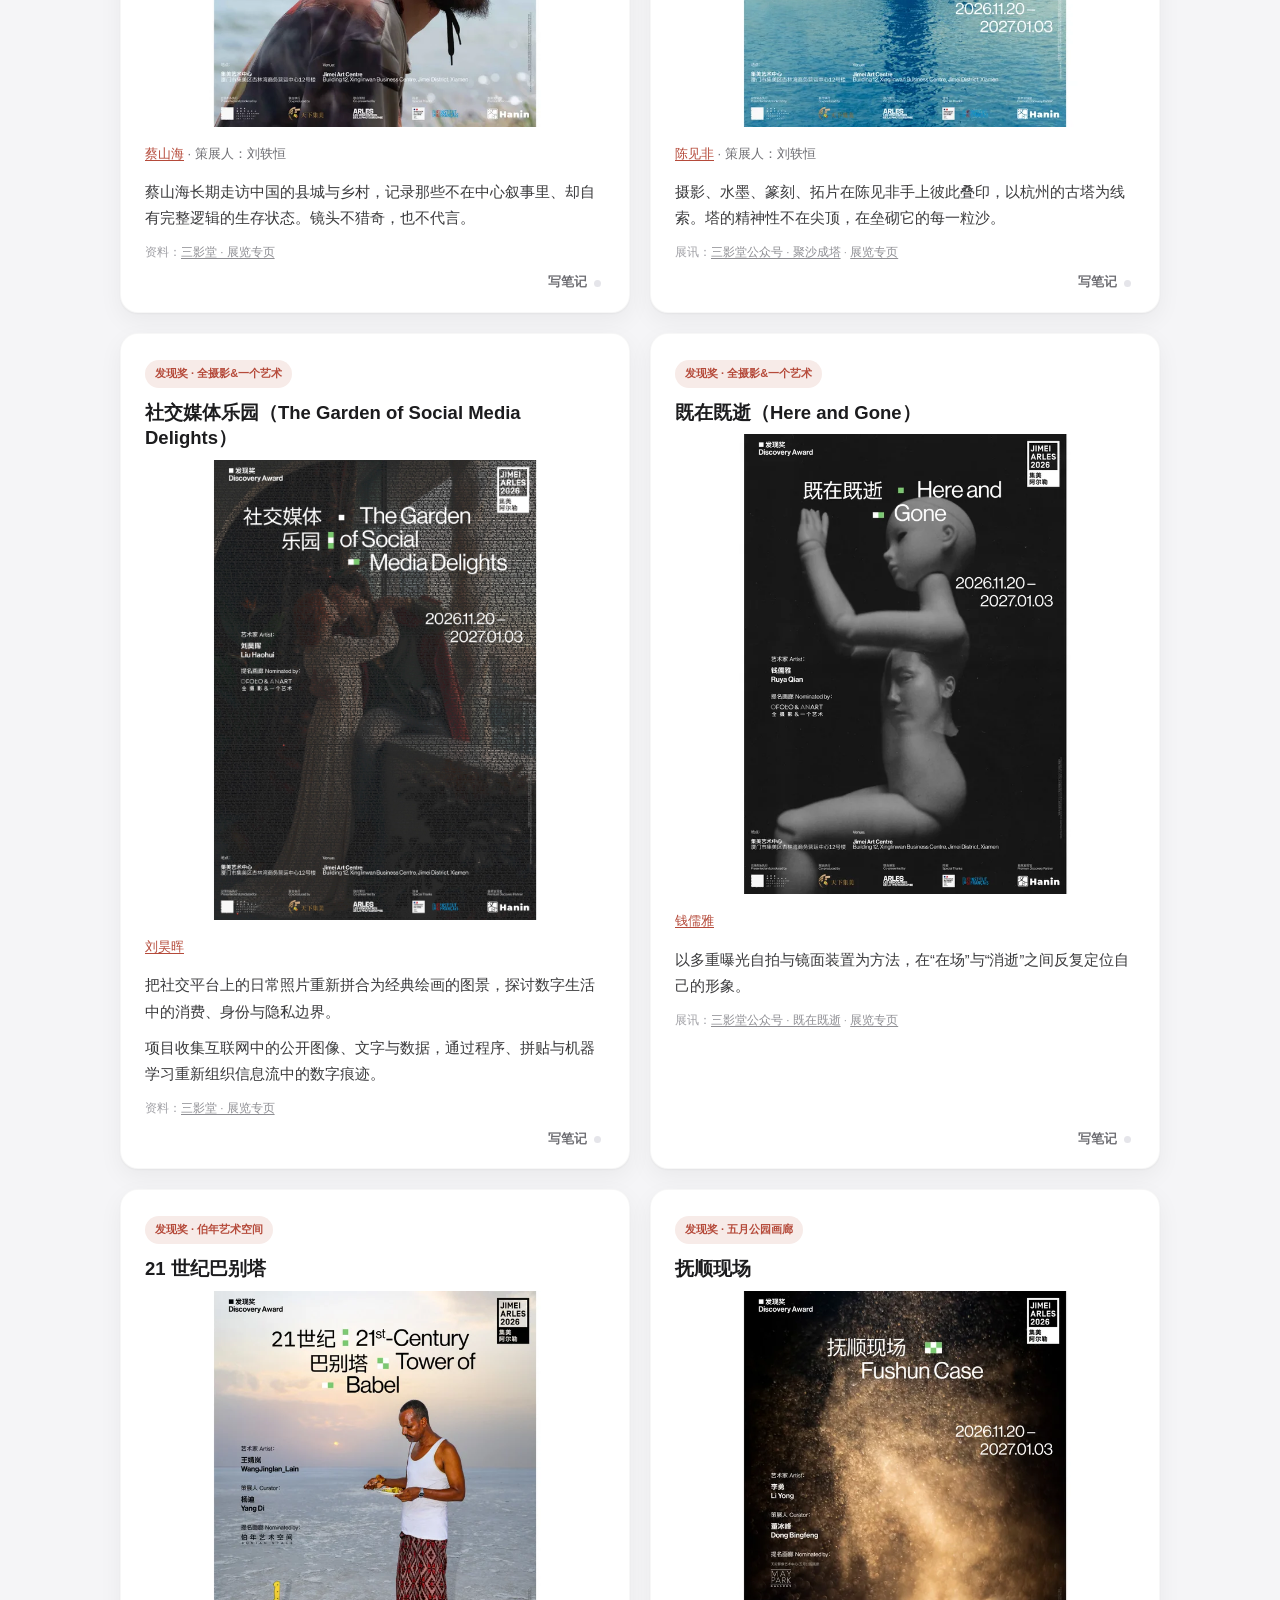
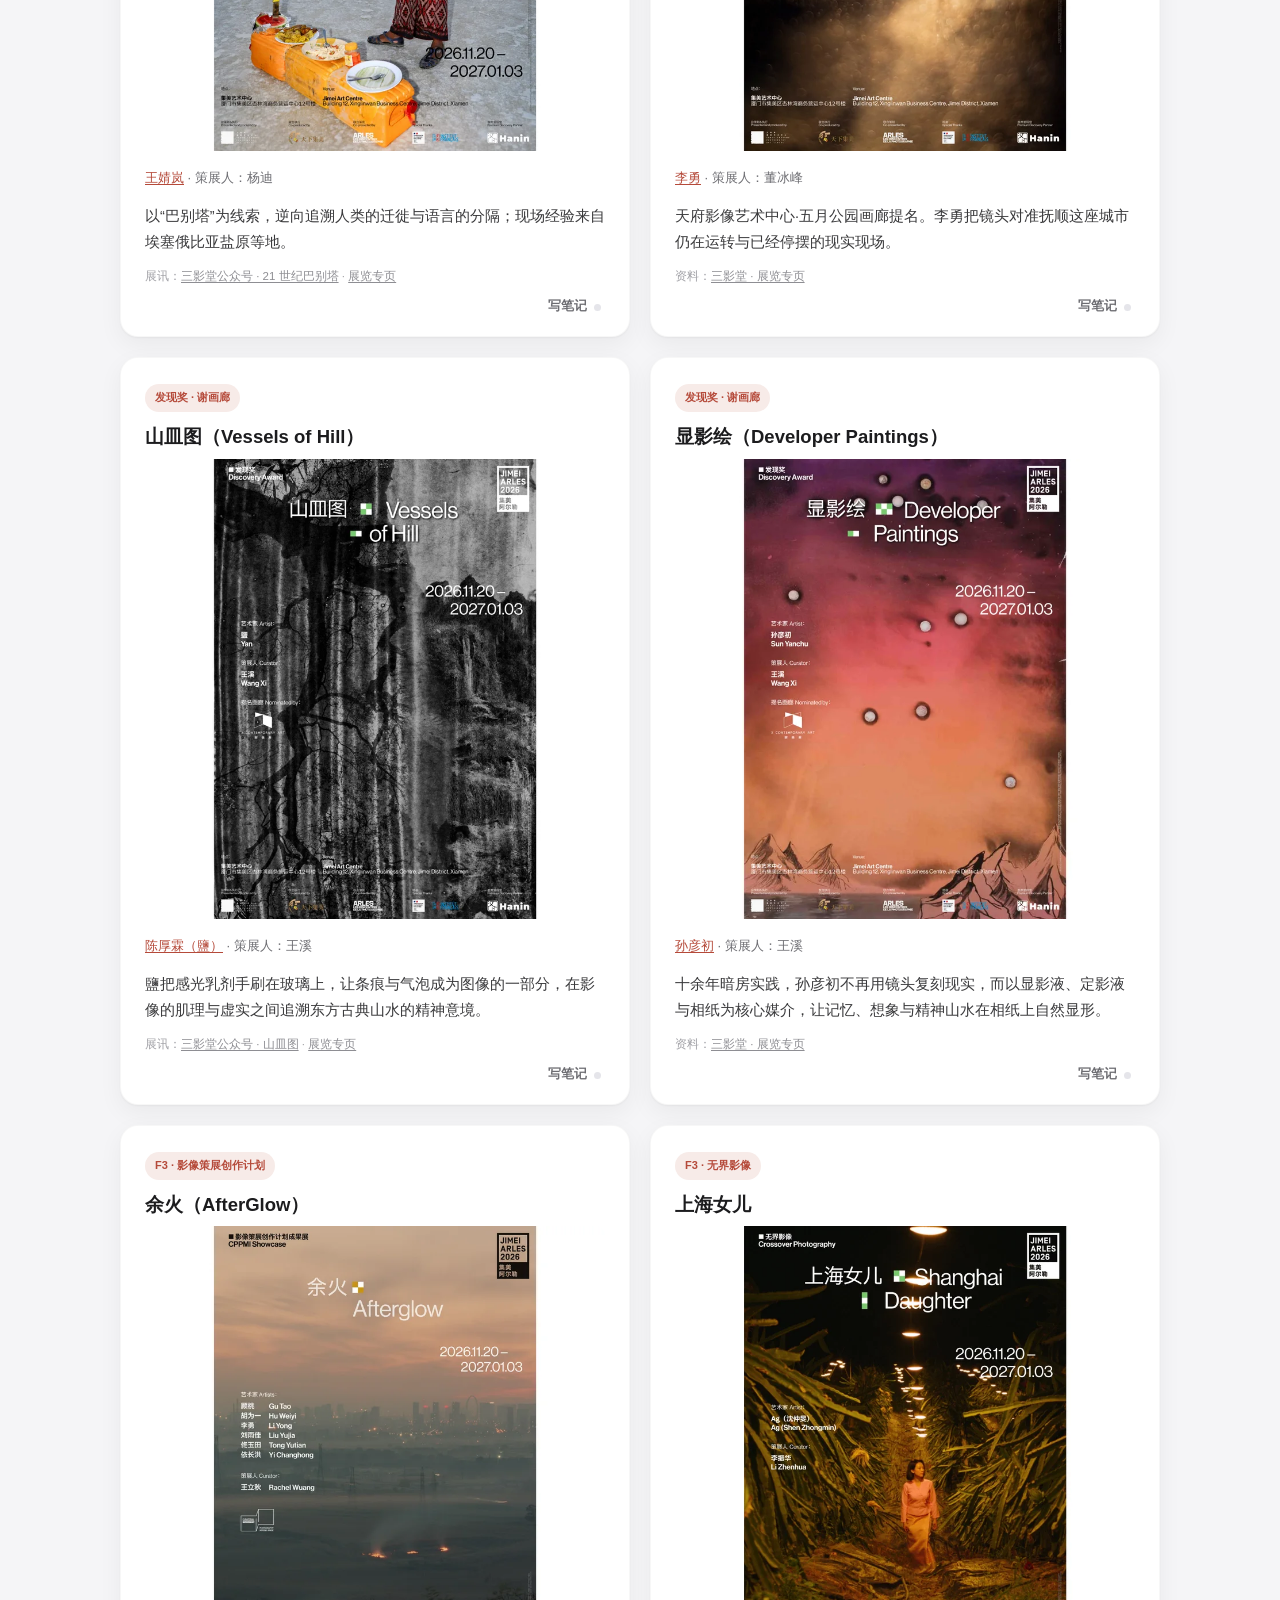
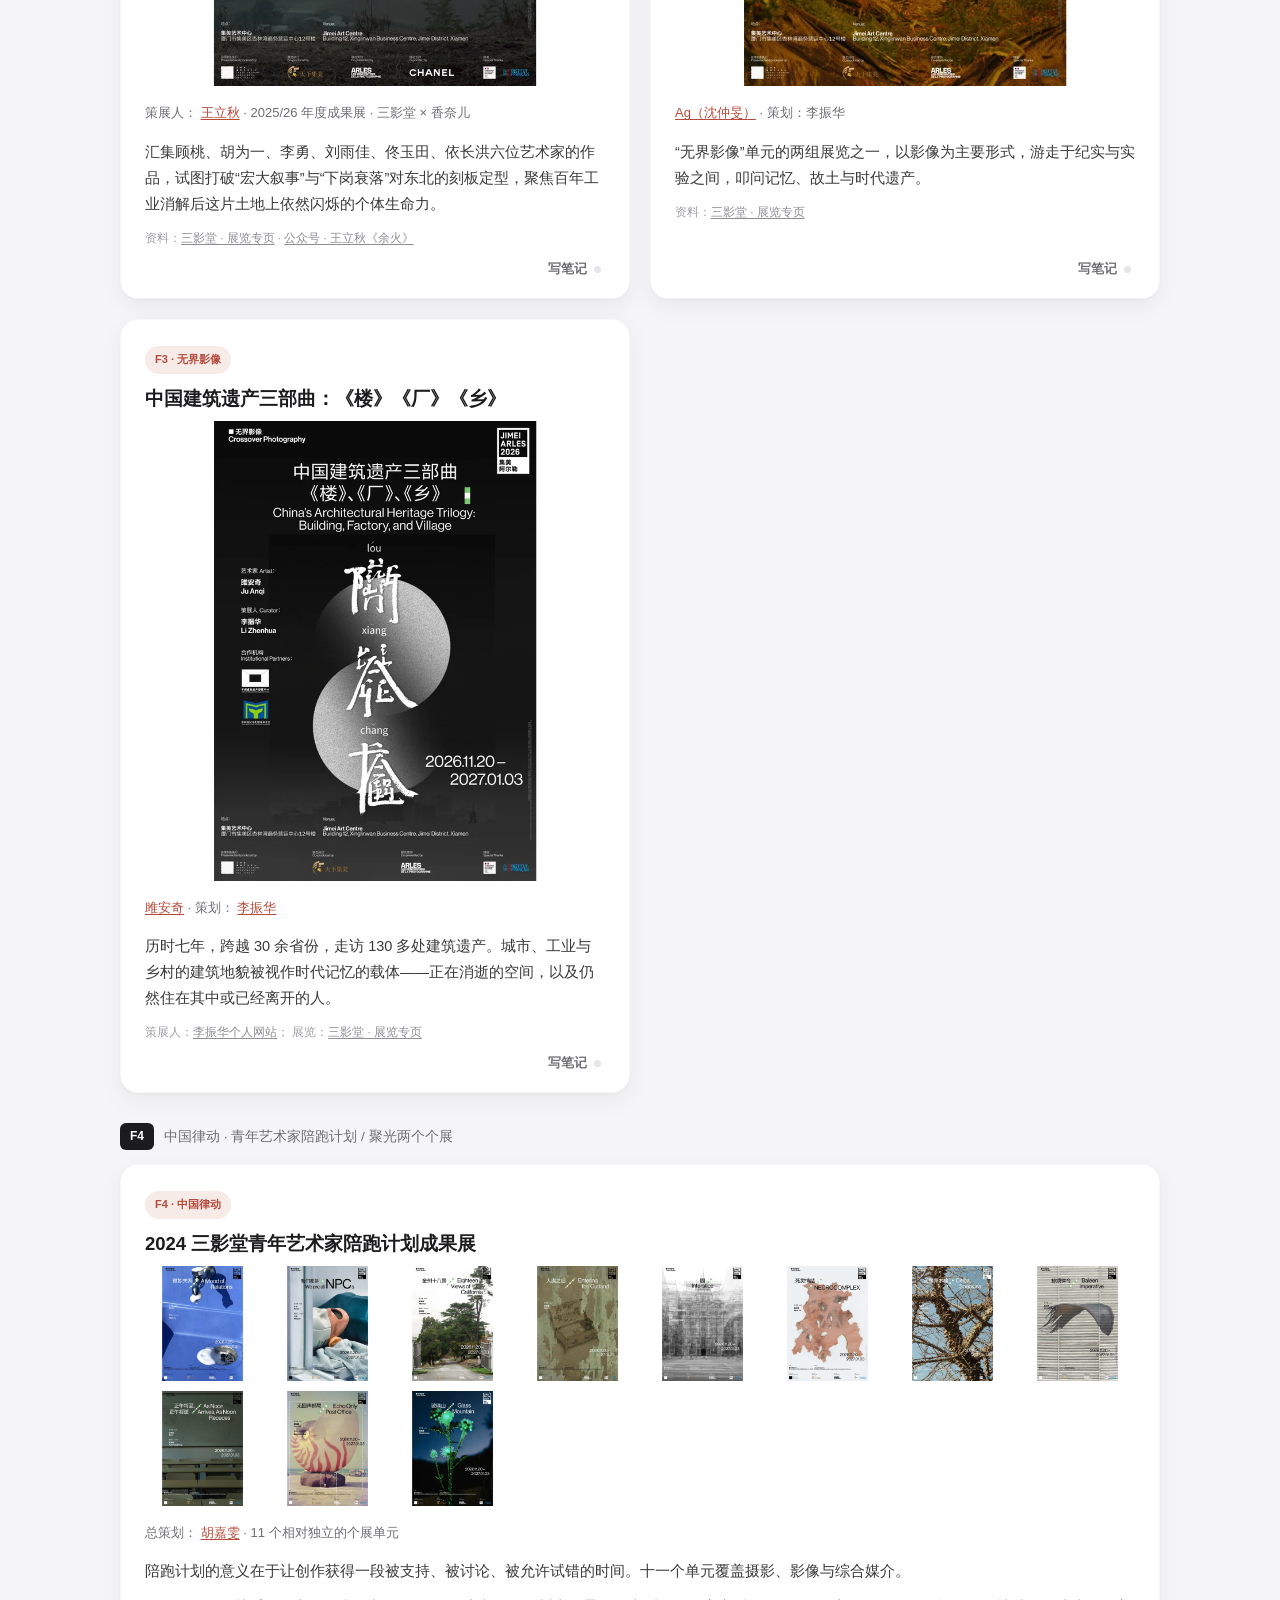
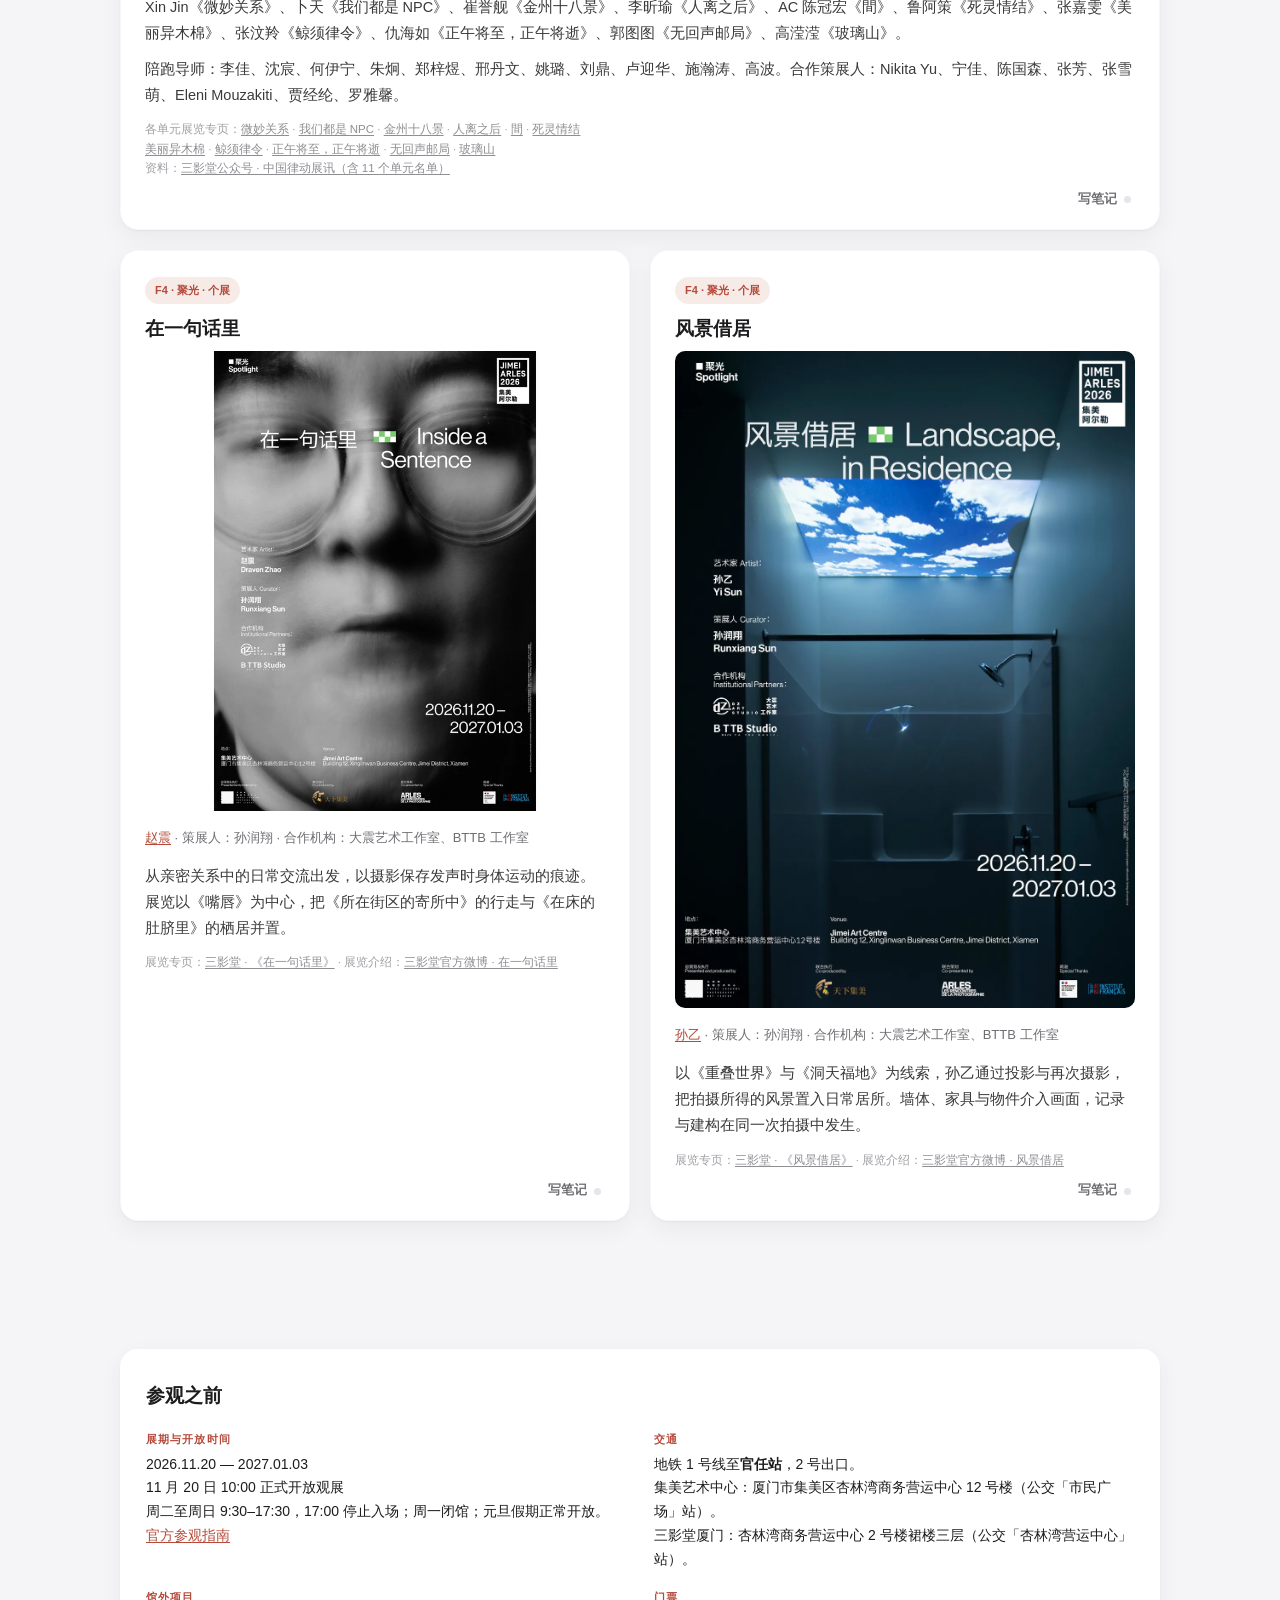
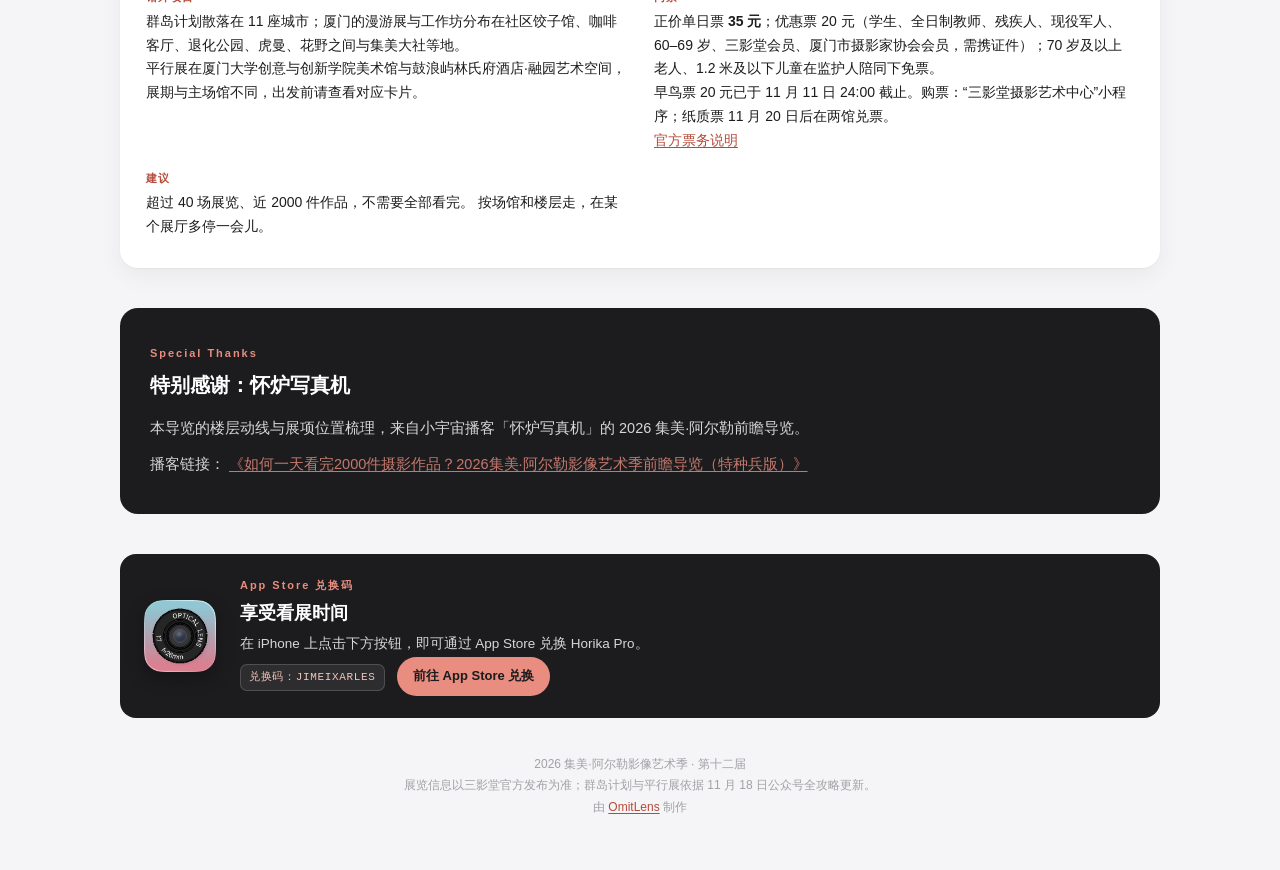
==== commit 90814e91: "Add Horika Pro section with app icon and redeem code in index.html and style.css" ====
--- a/2026/index.html
+++ b/2026/index.html
@@ -28,7 +28,7 @@
 		<div class="tab-bar">
 			<div class="tab-bar-tabs">
 				<button class="tab-btn active" data-tab="guide" type="button">导览</button>
-				<button class="tab-btn" data-tab="talks" type="button">开幕周</button>
+				<button class="tab-btn" data-tab="opening-week" type="button">开幕周</button>
 				<button class="tab-btn" data-tab="notes" type="button">笔记</button>
 			</div>
 		</div>
@@ -1869,6 +1869,21 @@
 			<div id="notes-list" class="notes-list"></div>
 		</main>
 	</div>
+
+	<section class="horika" id="horika">
+		<div class="horika-icon">
+			<img src="images/horika.webp" alt="Horika Pro 应用图标" loading="lazy">
+		</div>
+		<div class="horika-body">
+			<div class="kicker">App Store 兑换码</div>
+			<h2>享受看展时间</h2>
+			<p>在 iPhone 上点击下方按钮，即可通过 App Store 兑换 Horika Pro。</p>
+			<span class="horika-code">兑换码：JIMEIXARLES</span>
+			<a class="horika-btn"
+				href="https://apps.apple.com/redeem?ctx=offercodes&amp;id=6746124840&amp;code=JIMEIXARLES" target="_blank"
+				rel="noopener">前往 App Store 兑换</a>
+		</div>
+	</section>
 
 	<footer>
 		2026 集美·阿尔勒影像艺术季 · 第十二届<br>
--- a/2026/style.css
+++ b/2026/style.css
@@ -717,6 +717,112 @@
 
 		.revision li {
 			margin-bottom: 4px
+		}
+
+		.horika {
+			max-width: 1040px;
+			margin: -40px auto 0;
+			background: var(--ink);
+			color: #fff;
+			border-radius: 16px;
+			padding: 22px 24px;
+			display: flex;
+			flex-direction: column;
+			align-items: flex-start;
+			gap: 16px
+		}
+
+		.horika .kicker {
+			color: #e88d7f;
+			margin-bottom: 2px
+		}
+
+		.horika-icon {
+			width: 72px;
+			height: 72px;
+			flex: 0 0 72px
+		}
+
+		.horika-icon img {
+			width: 100%;
+			height: 100%;
+			object-fit: cover;
+			border-radius: 17px;
+			box-shadow: 0 6px 18px rgba(0, 0, 0, .28)
+		}
+
+		.horika-body {
+			max-width: 720px
+		}
+
+		.horika h2 {
+			font-size: 18px;
+			margin-bottom: 4px
+		}
+
+		.horika p {
+			font-size: 13.5px;
+			line-height: 1.7;
+			opacity: .82
+		}
+
+		.horika-code {
+			display: inline-block;
+			margin-top: 8px;
+			font-family: ui-monospace, SFMono-Regular, Menlo, monospace;
+			font-size: 11px;
+			letter-spacing: .06em;
+			color: #f3c4ba;
+			background: rgba(255, 255, 255, .08);
+			border: 1px solid rgba(255, 255, 255, .16);
+			border-radius: 7px;
+			padding: 3px 8px
+		}
+
+		.horika-btn {
+			display: inline-block;
+			margin-left: 8px;
+			background: #e88d7f;
+			color: var(--ink);
+			font-size: 13px;
+			font-weight: 600;
+			text-decoration: none;
+			border-radius: 999px;
+			padding: 8px 16px
+		}
+
+		.horika-btn:hover {
+			background: #f3a294;
+			text-decoration: none
+		}
+
+		@media(max-width:1080px) {
+			.horika {
+				margin-left: 20px;
+				margin-right: 20px
+			}
+		}
+
+		@media(min-width:680px) {
+			.horika {
+				flex-direction: row;
+				align-items: center;
+				gap: 24px
+			}
+		}
+
+		@media(max-width:679px) {
+			.horika-code {
+				display: block;
+				width: fit-content;
+				margin-top: 10px
+			}
+
+			.horika-btn {
+				display: block;
+				width: fit-content;
+				margin: 12px 0 0
+			}
 		}
 
 		footer {
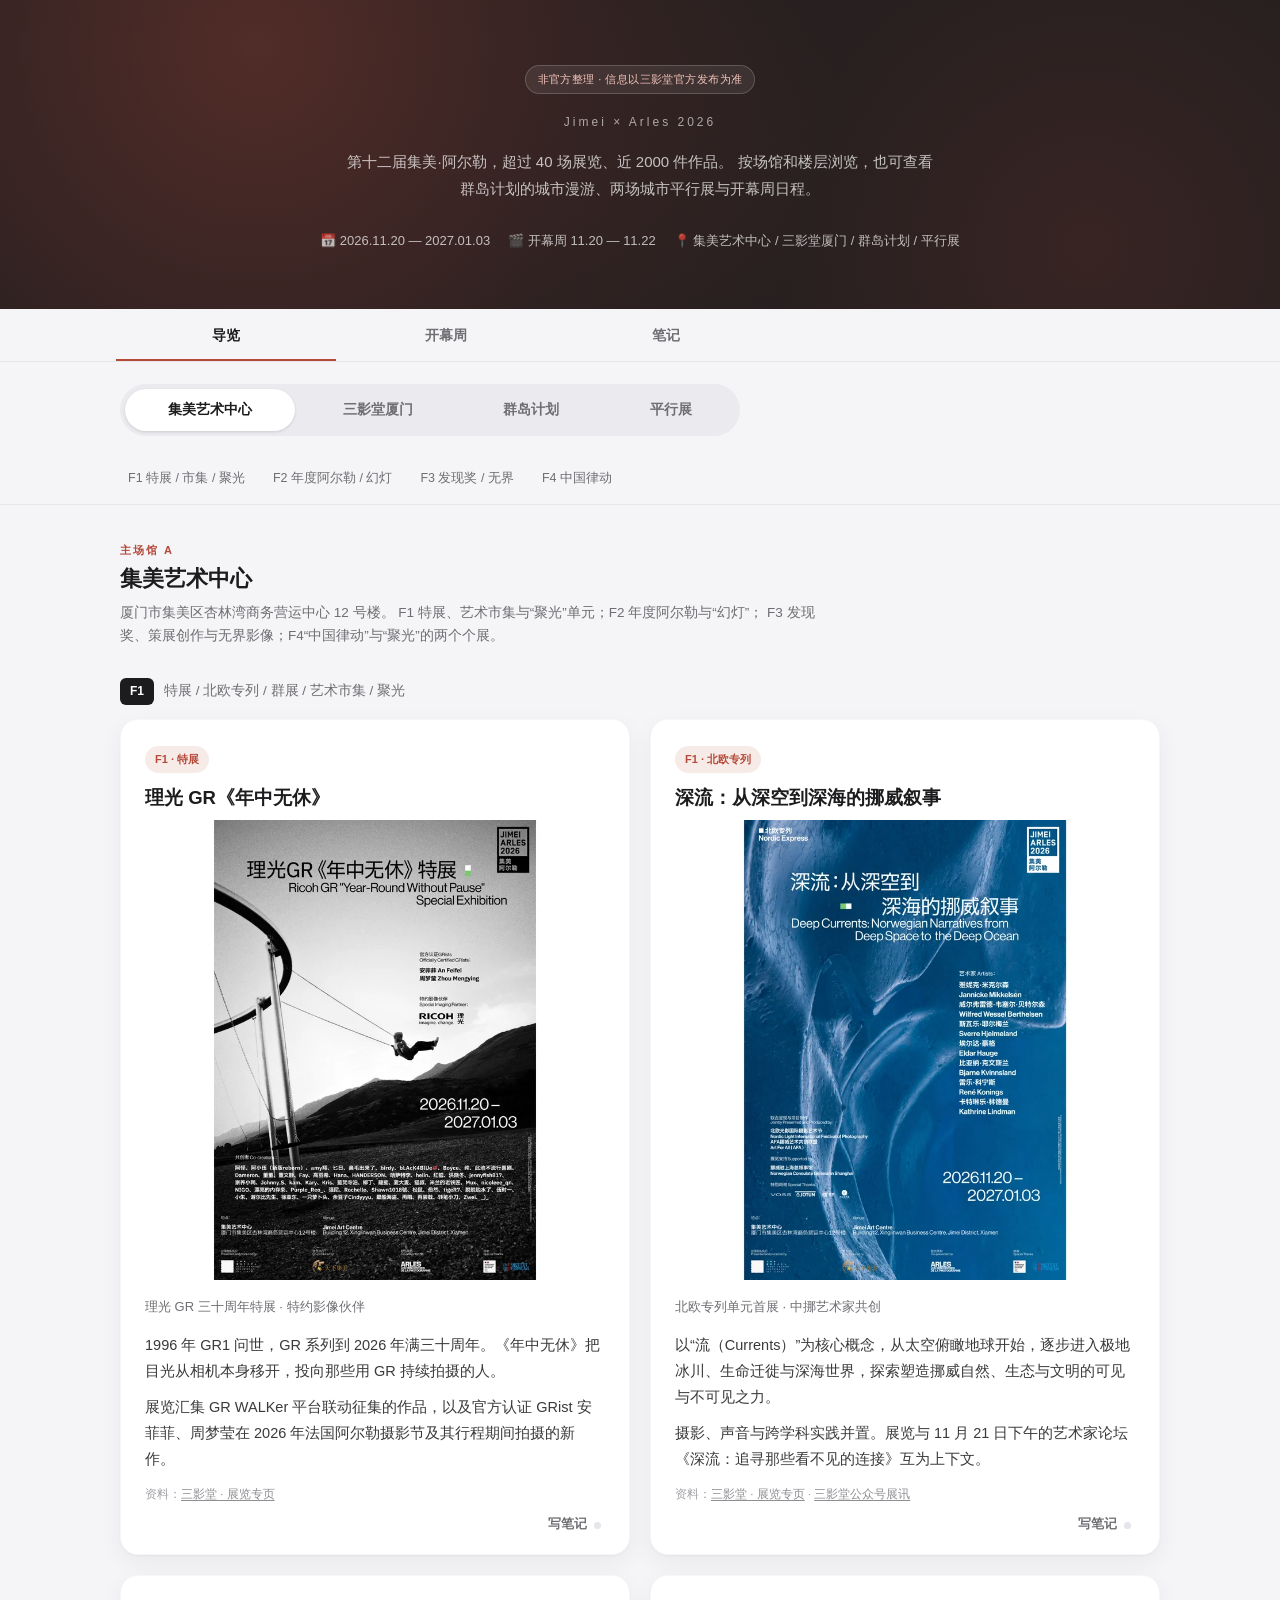
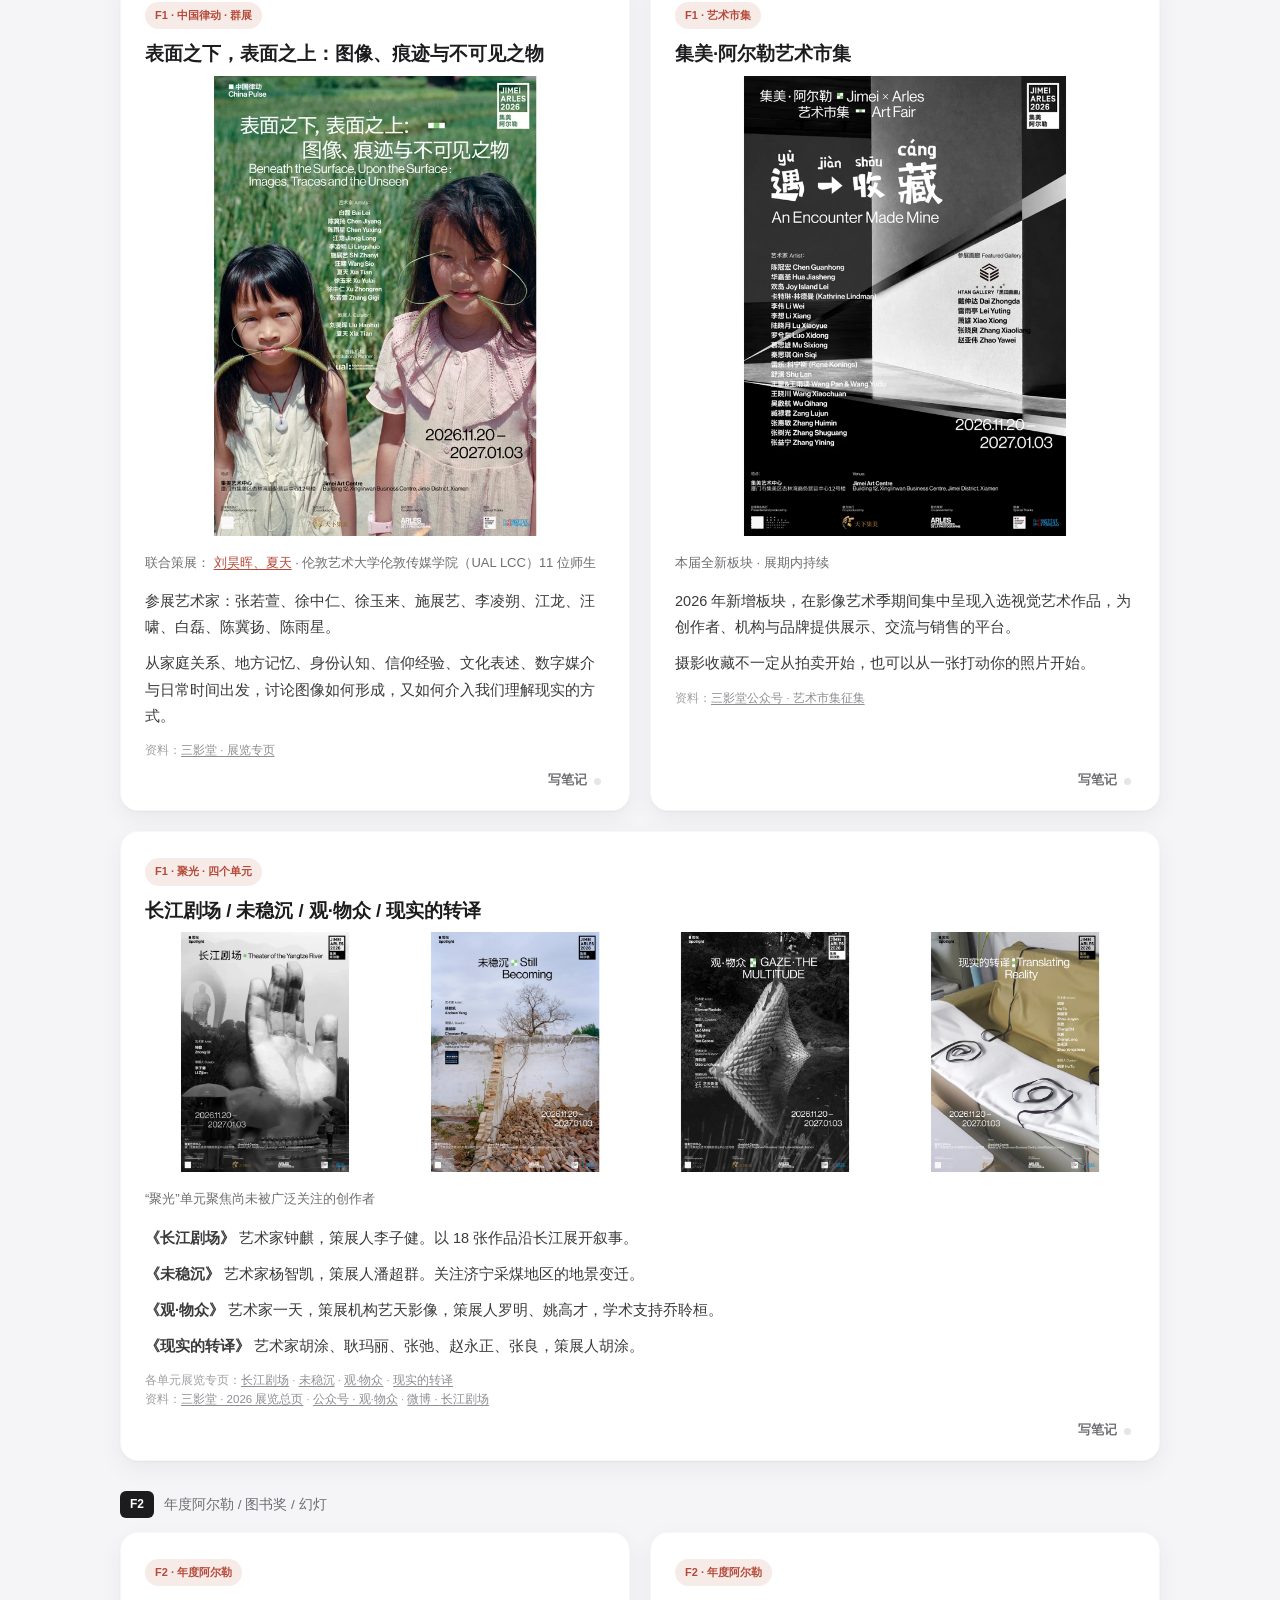
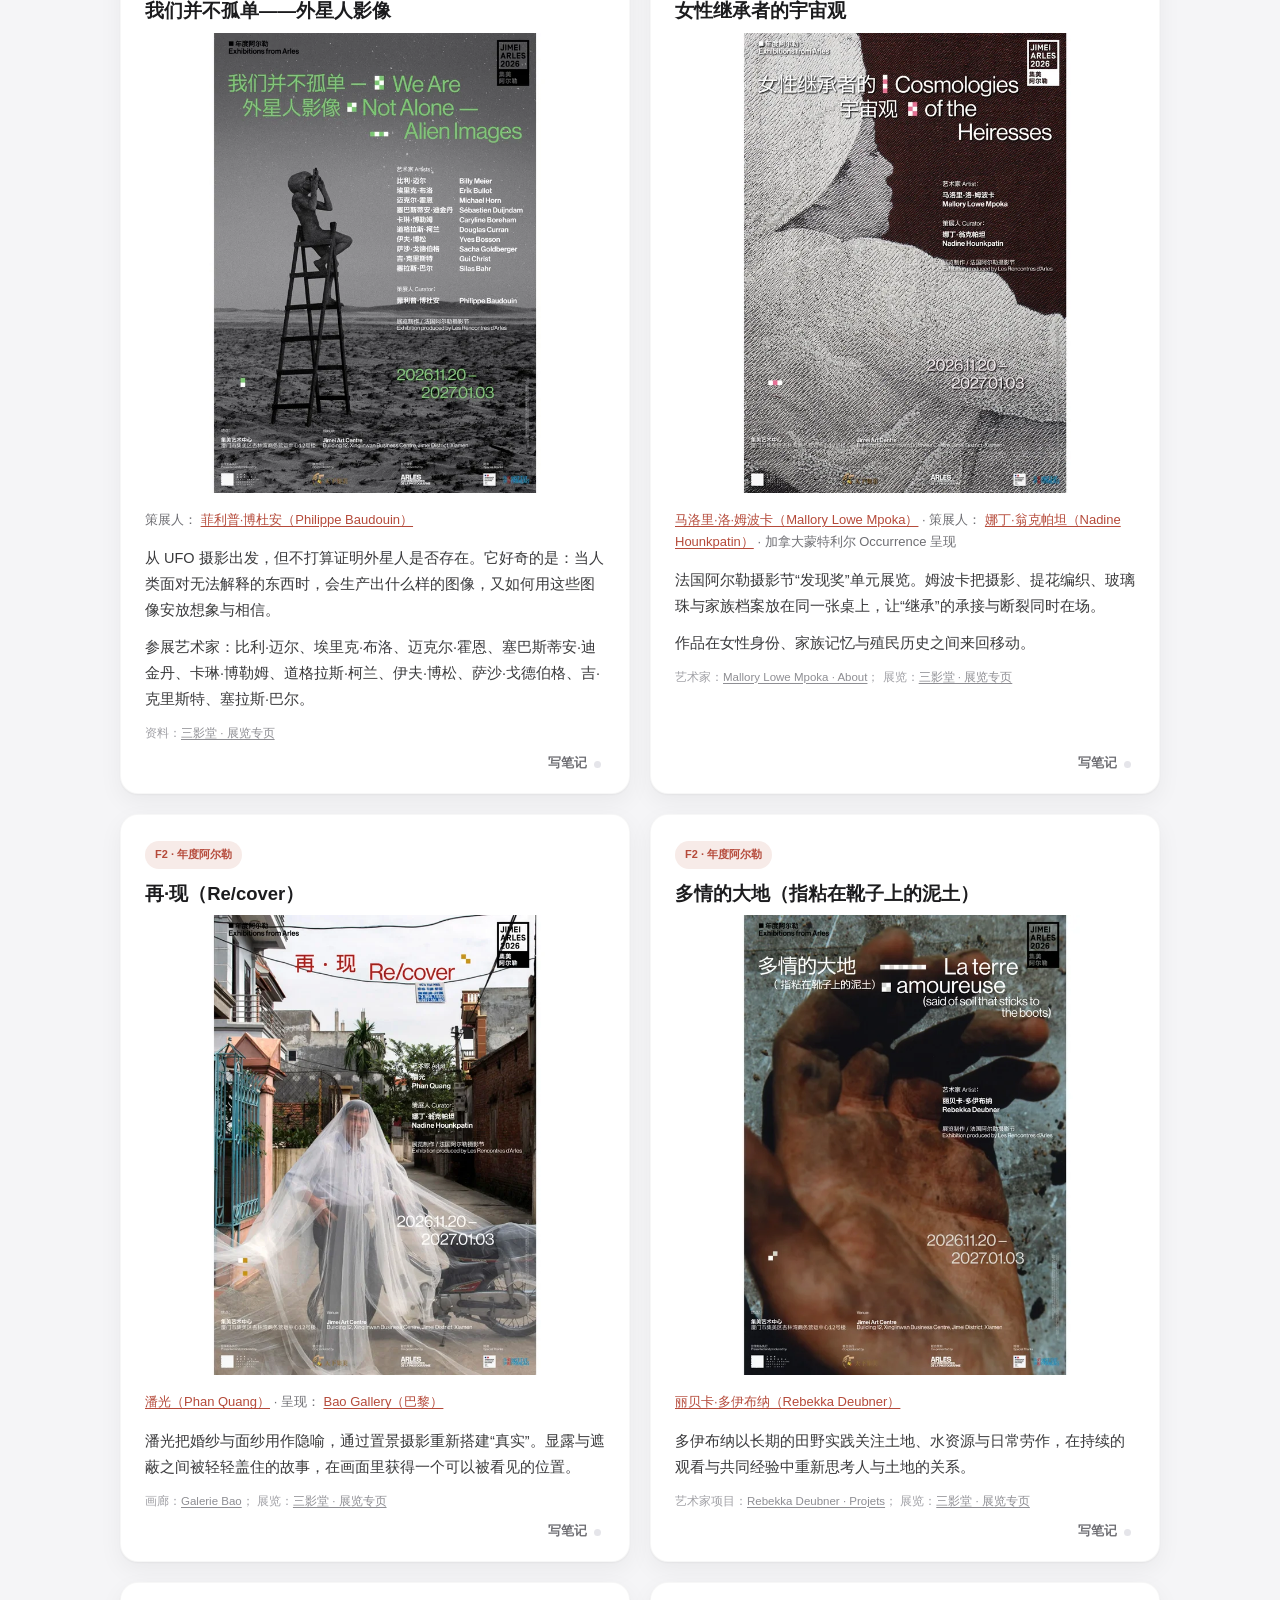
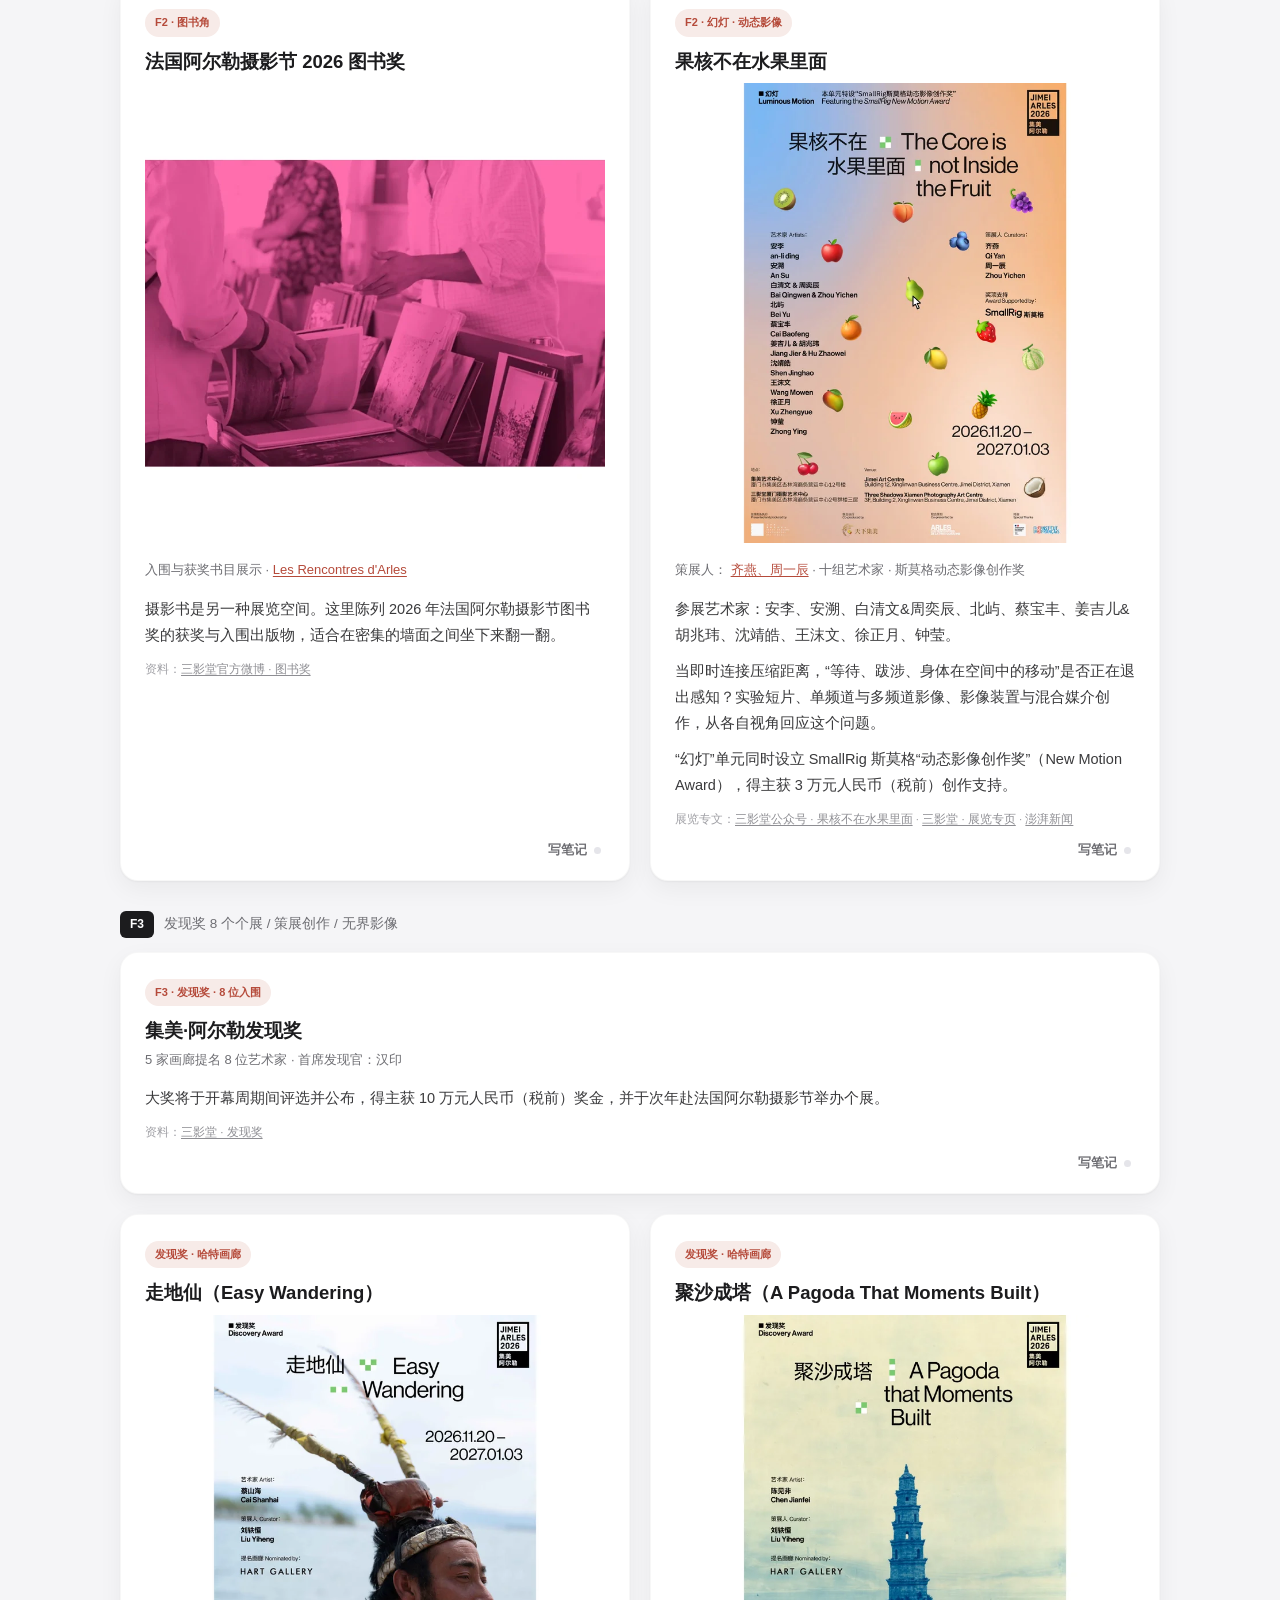
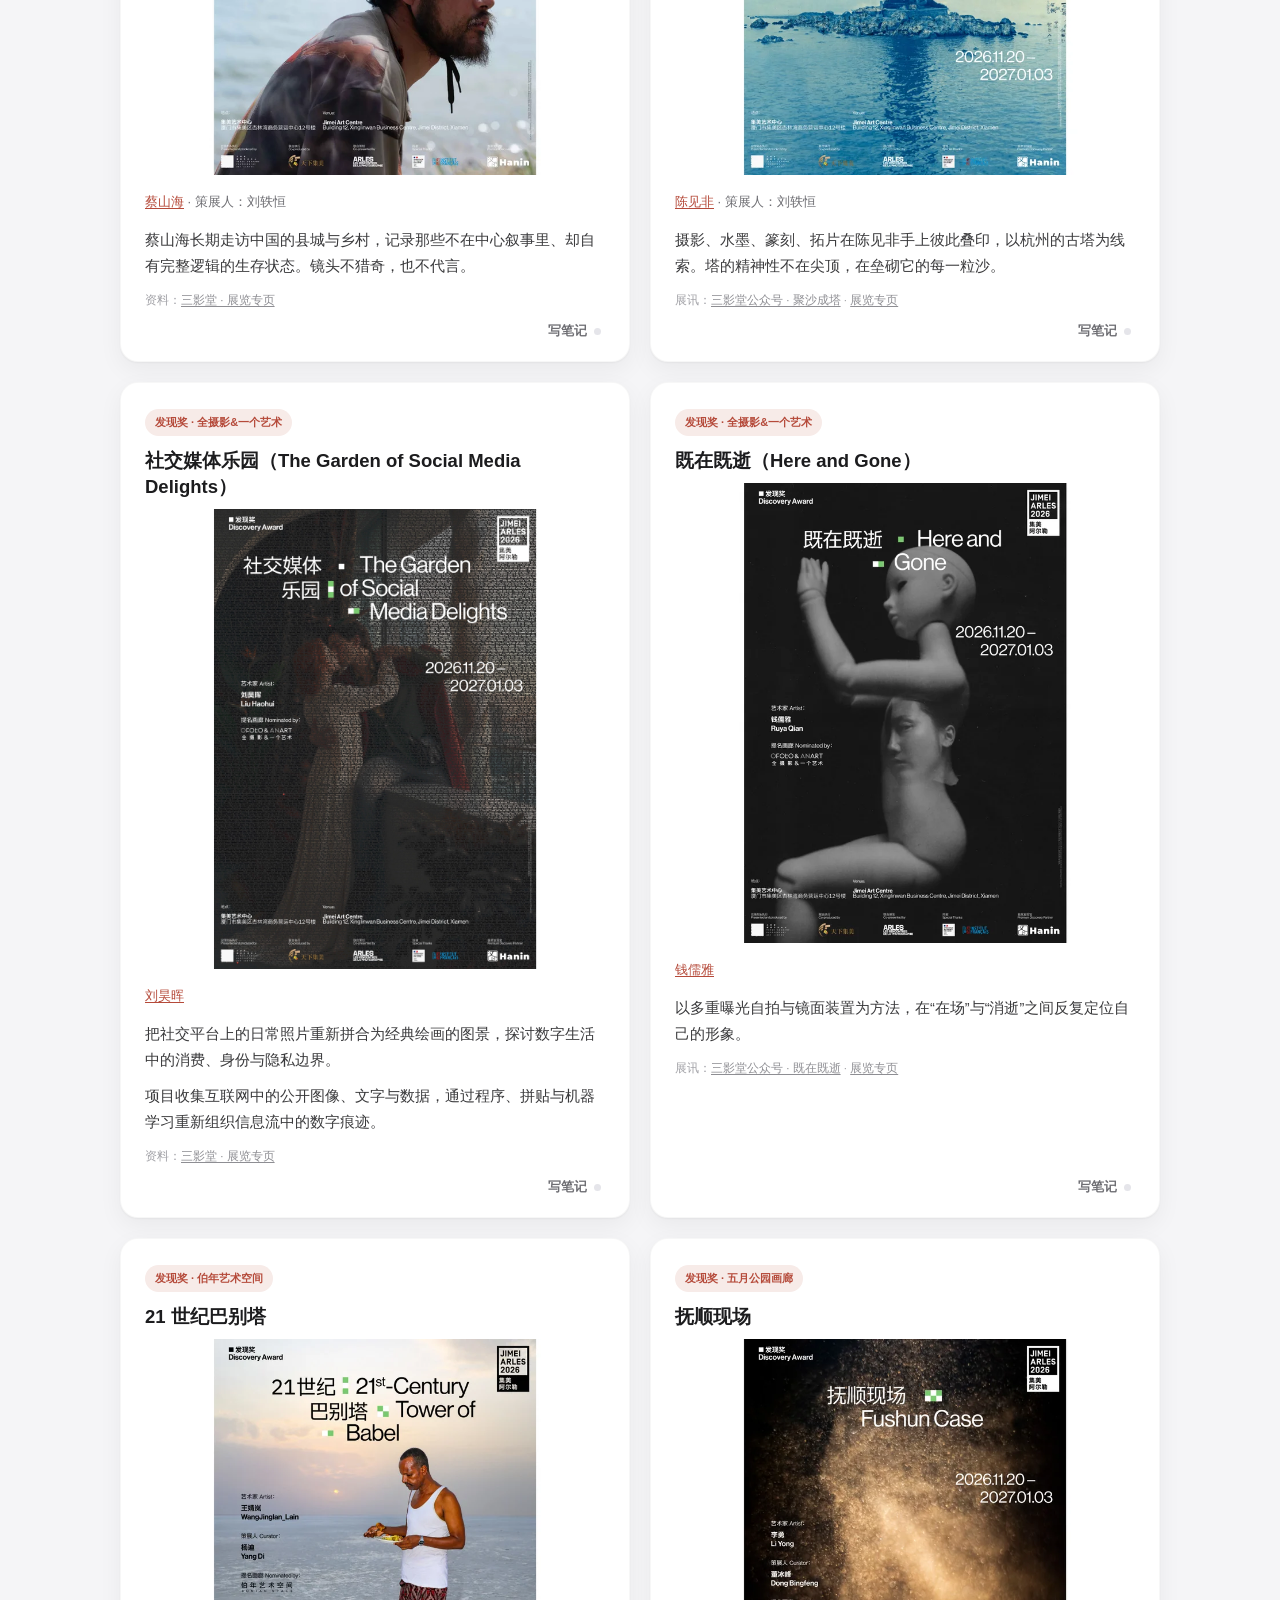
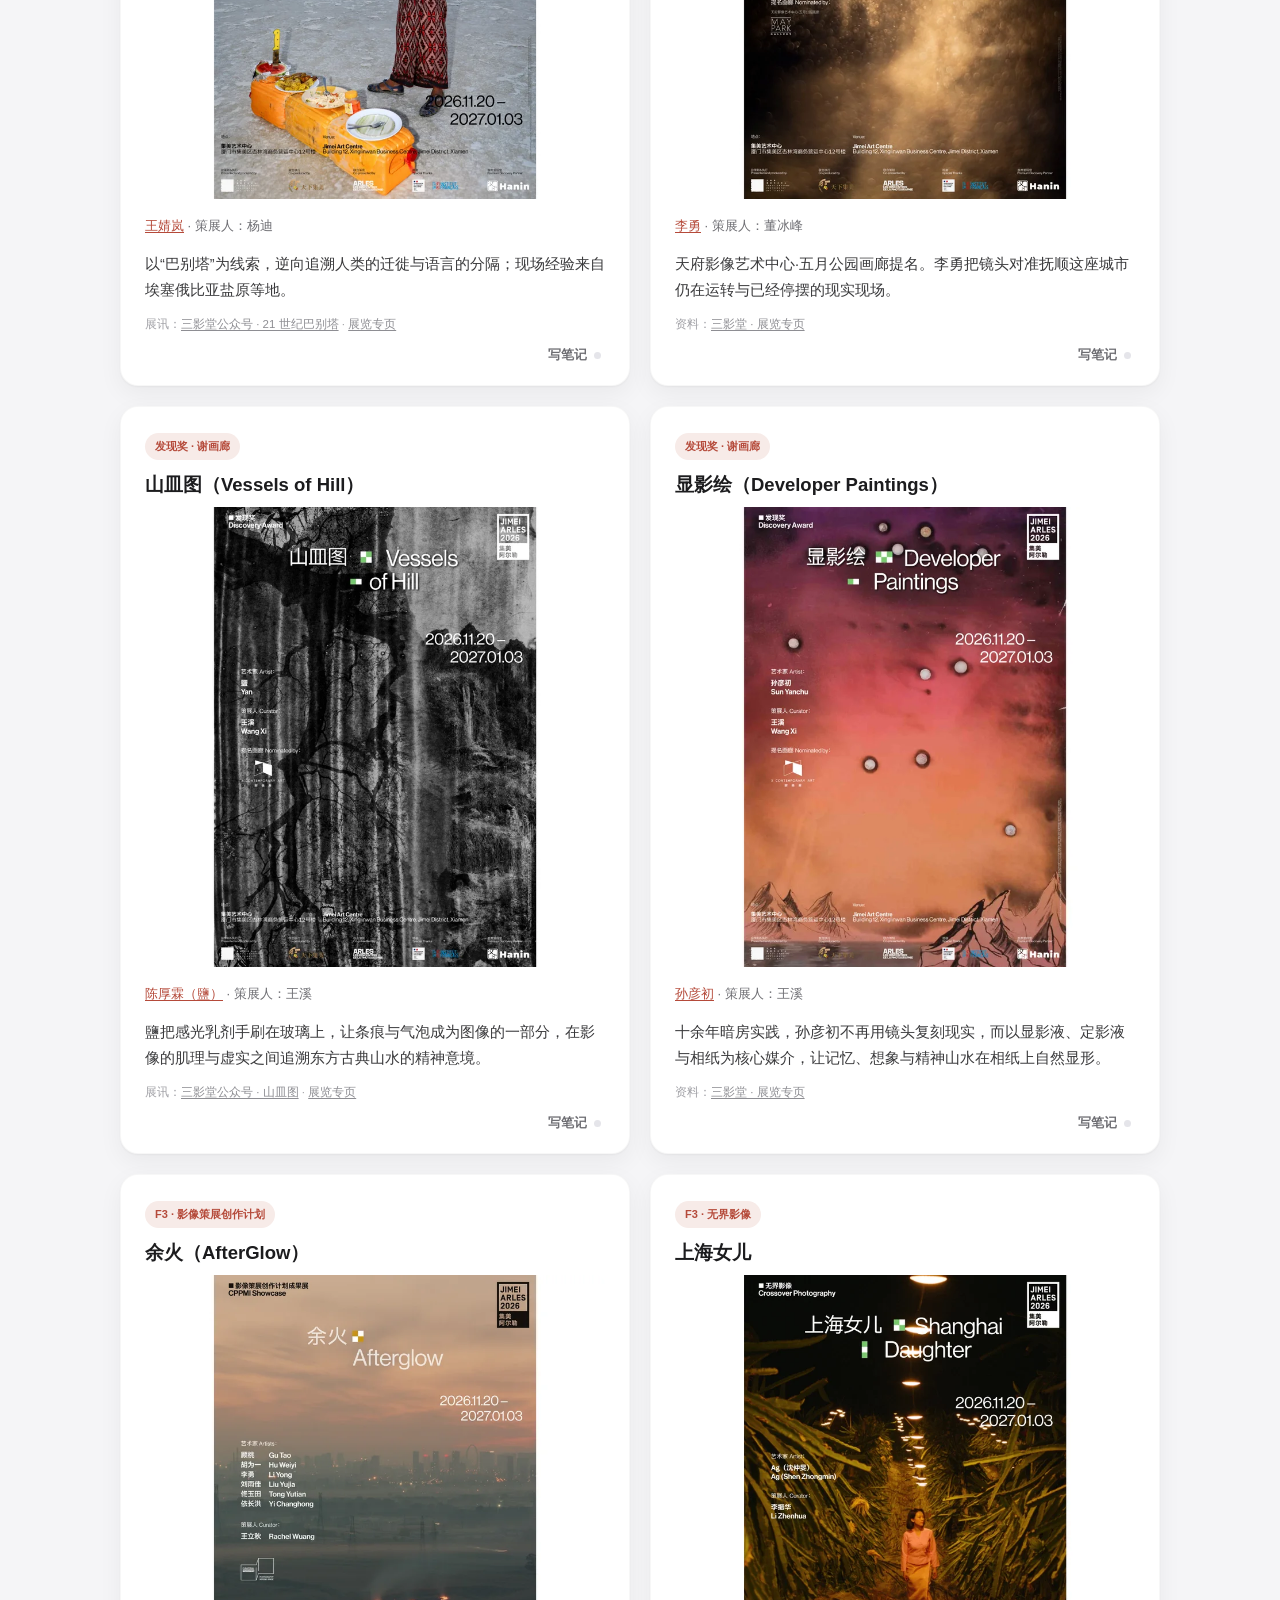
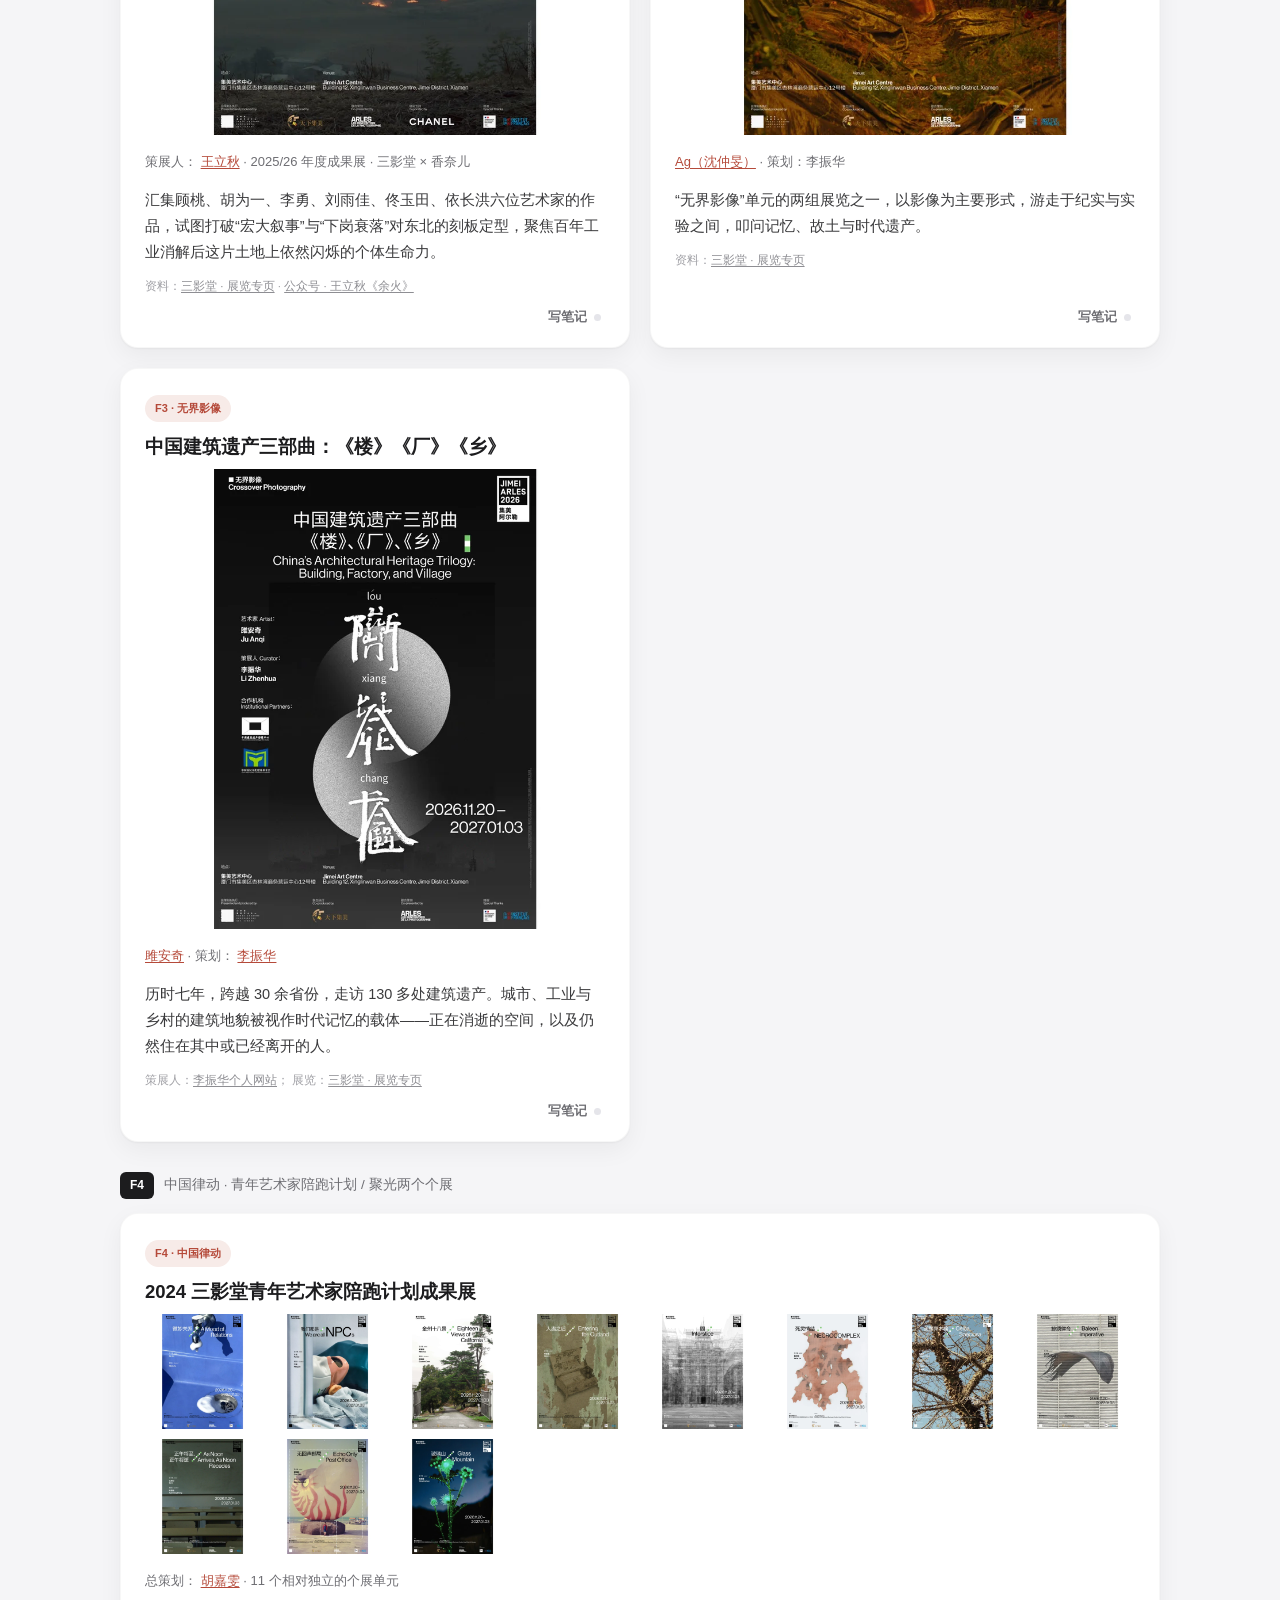
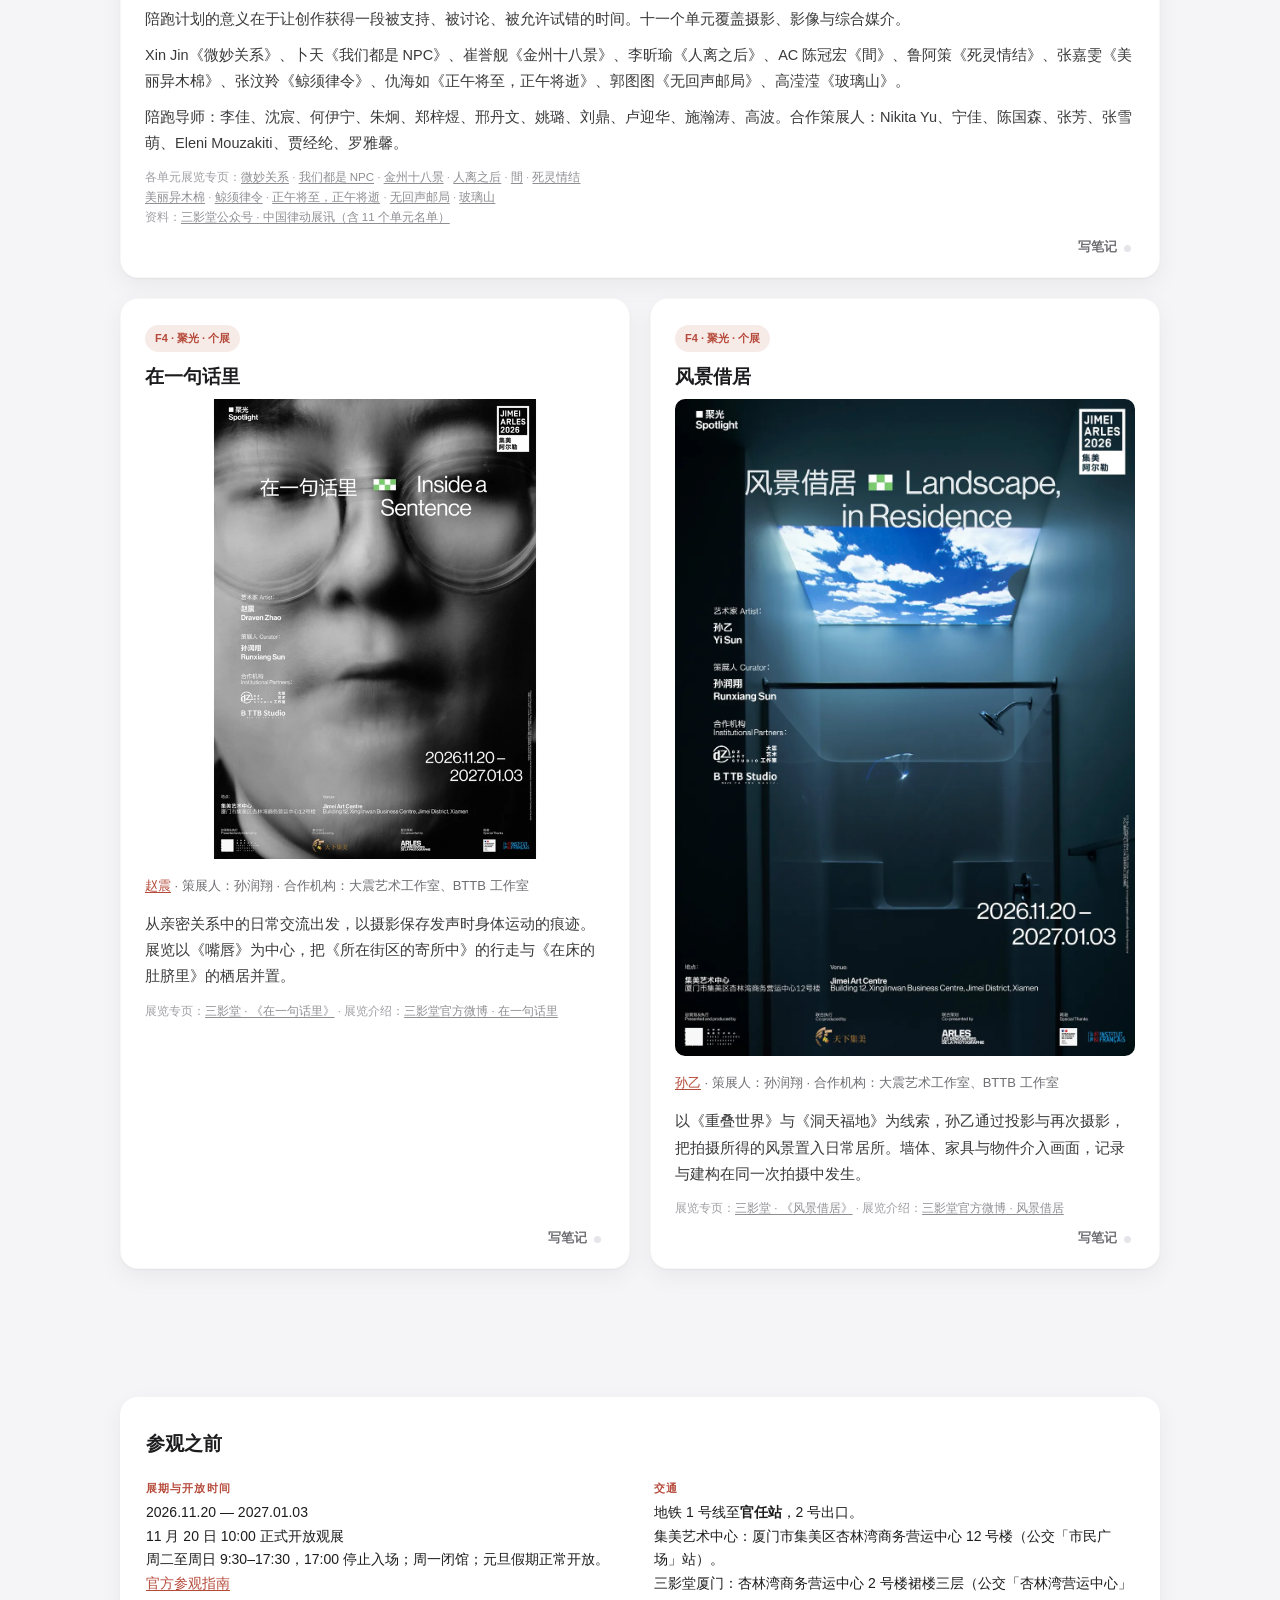
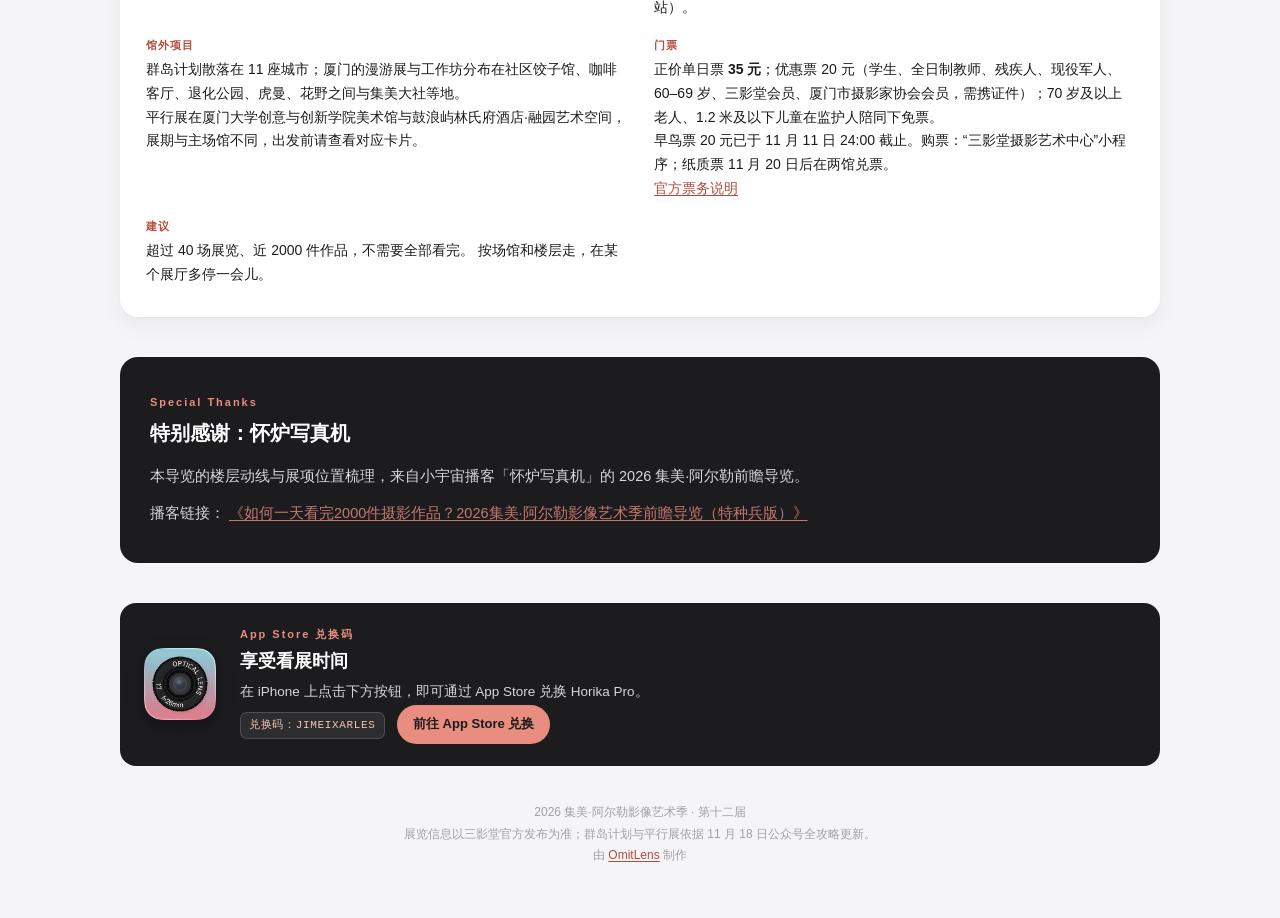
==== commit c35dfd81: "Add disclaimer section in header for clarity and context" ====
--- a/2026/index.html
+++ b/2026/index.html
@@ -12,6 +12,7 @@
 <body>
 
 	<header class="hero">
+		<div class="disclaimer">非官方整理 · 信息以三影堂官方发布为准</div>
 		<div class="eyebrow">Jimei × Arles 2026</div>
 		<p class="sub">
 			第十二届集美·阿尔勒，超过 40 场展览、近 2000 件作品。
--- a/2026/style.css
+++ b/2026/style.css
@@ -61,6 +61,18 @@
 		.hero>* {
 			position: relative;
 			z-index: 1
+		}
+
+		.hero .disclaimer {
+			display: inline-block;
+			font-size: 11px;
+			letter-spacing: .04em;
+			color: #f3c4ba;
+			background: rgba(255, 255, 255, .08);
+			border: 1px solid rgba(255, 255, 255, .18);
+			border-radius: 999px;
+			padding: 4px 12px;
+			margin-bottom: 18px
 		}
 
 		.hero .eyebrow {
